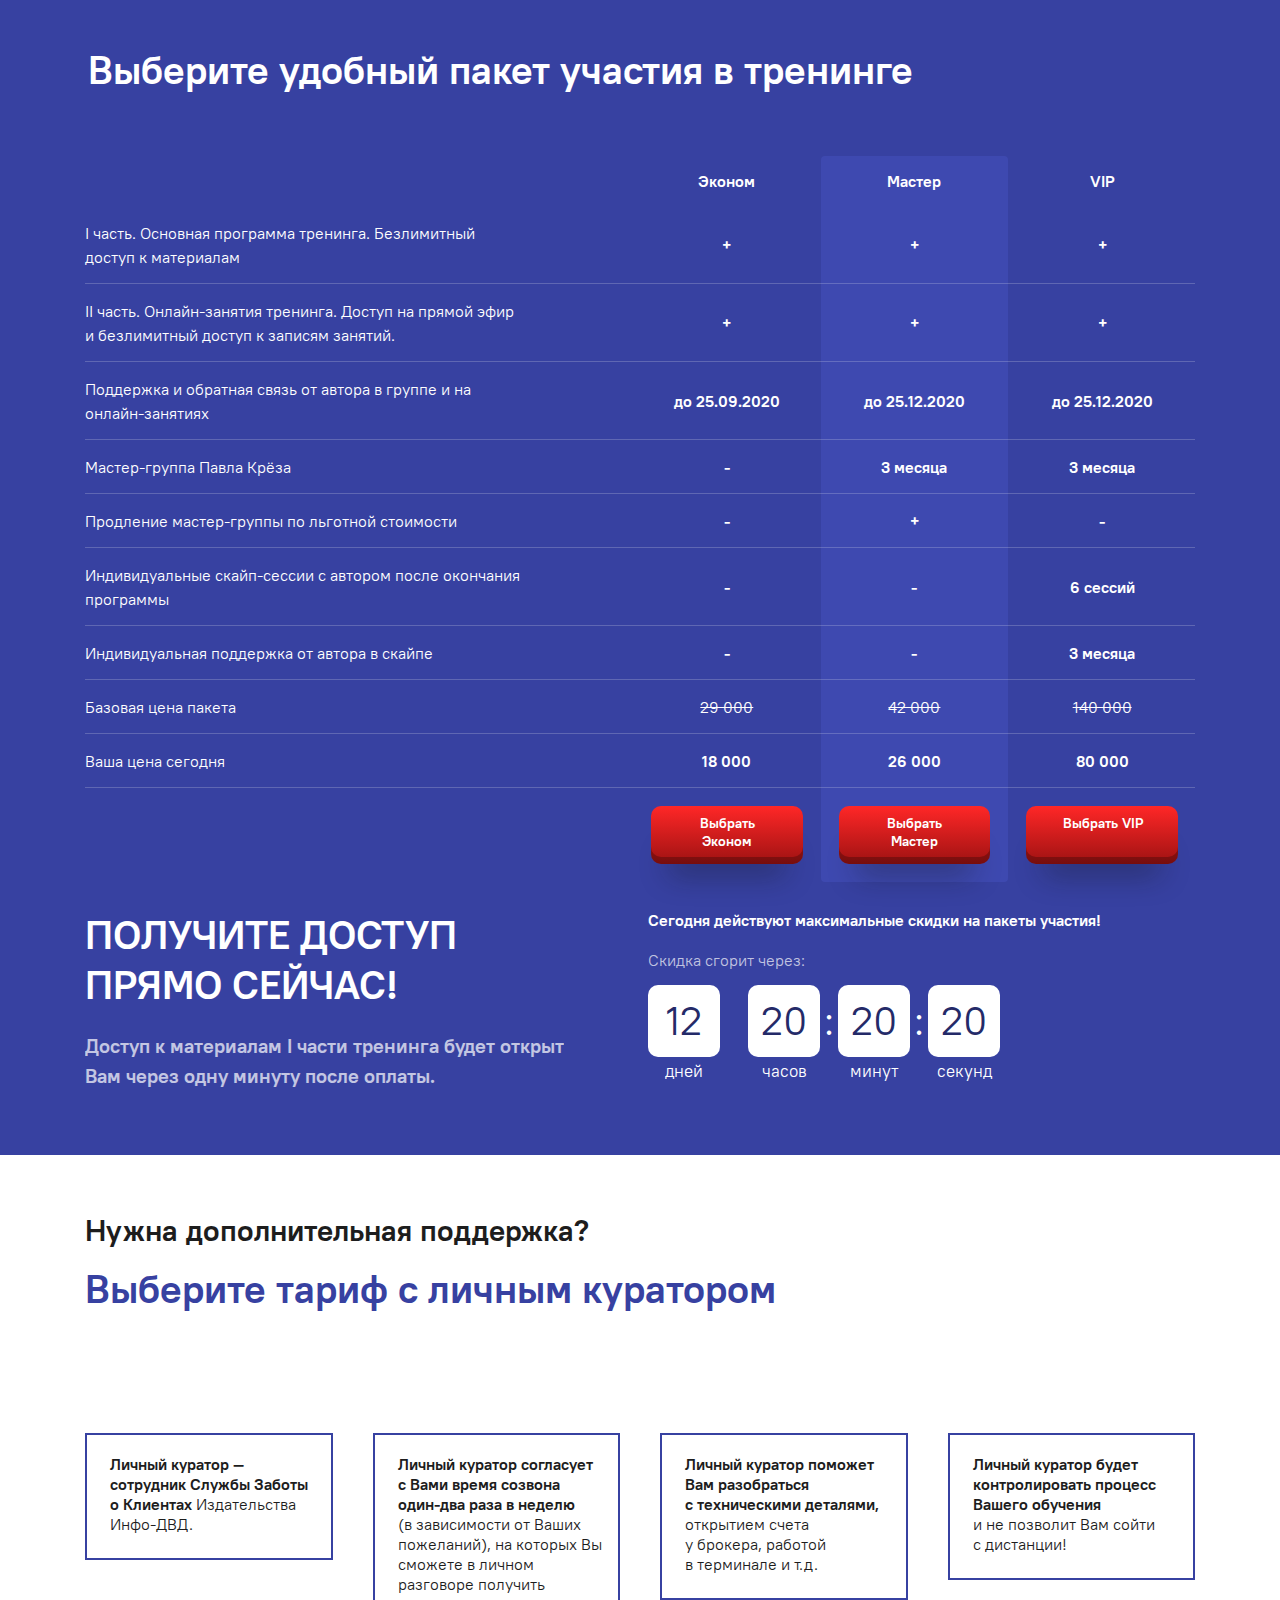
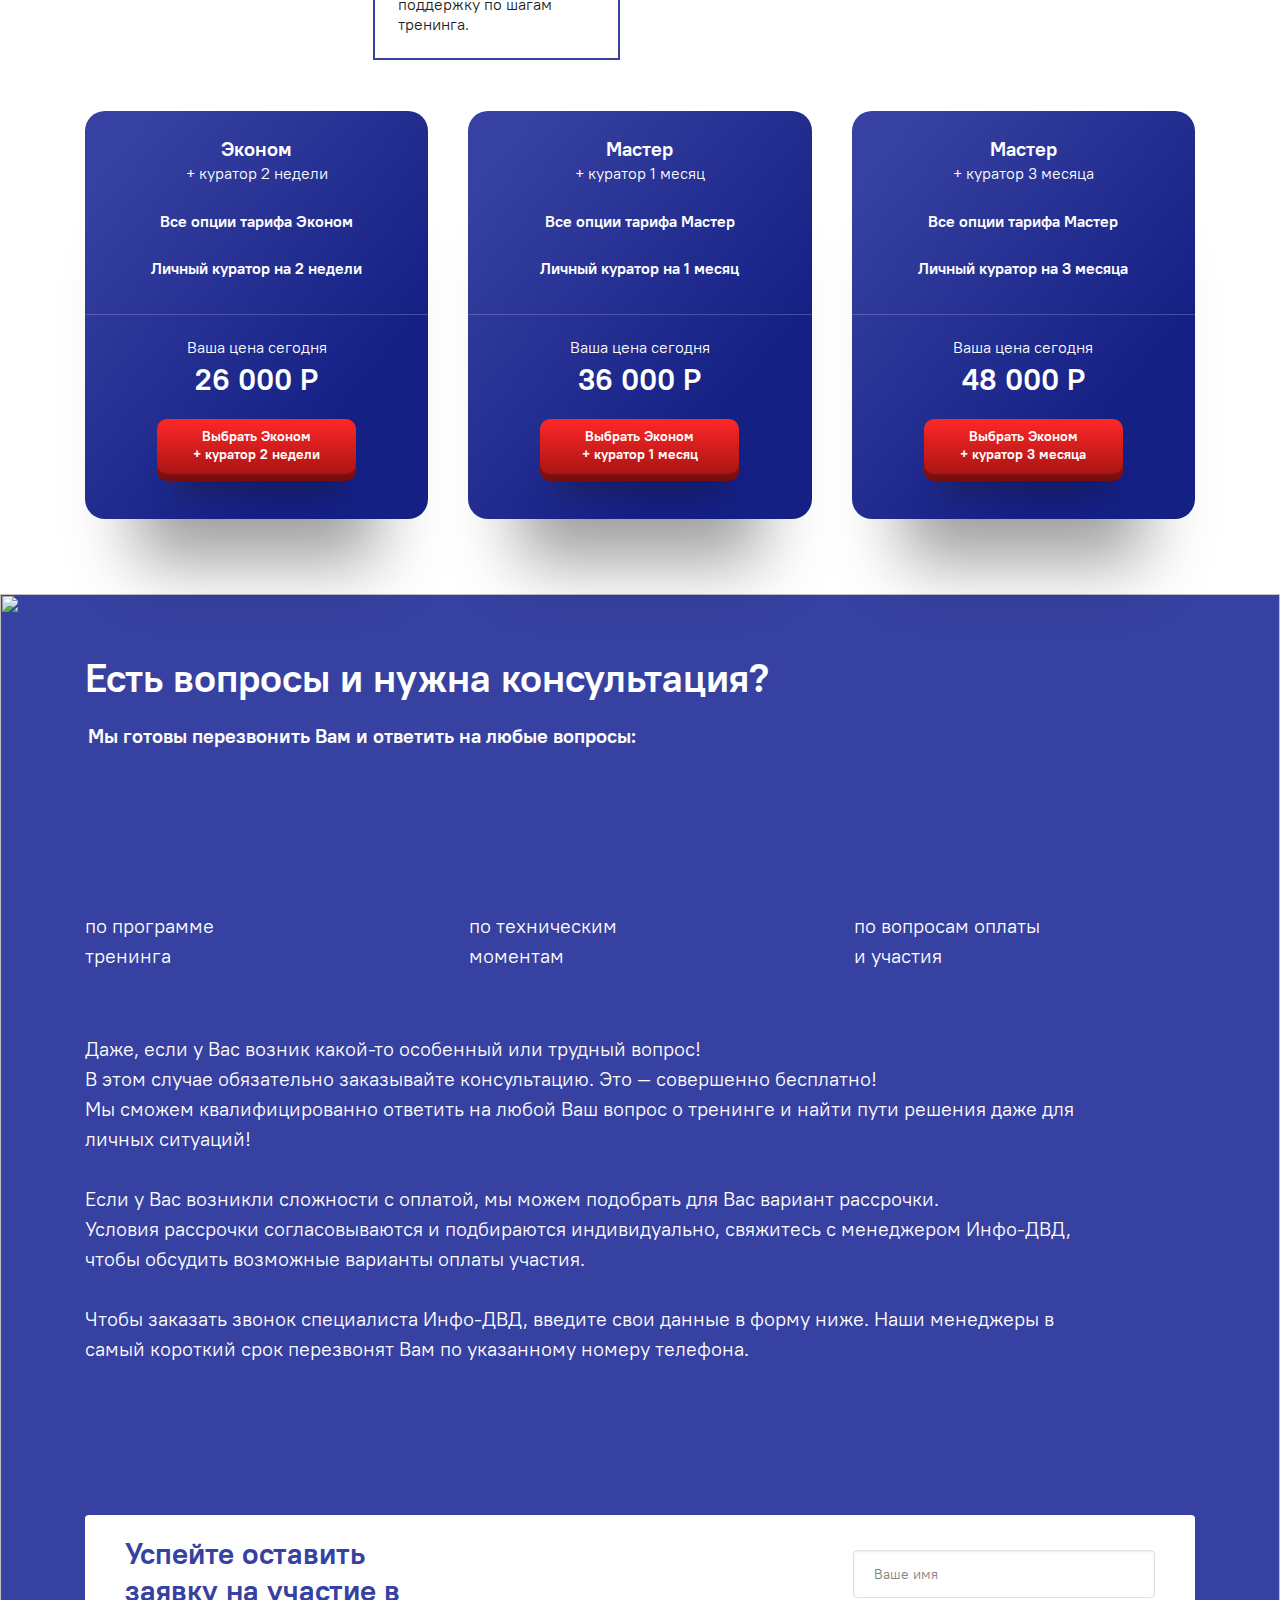
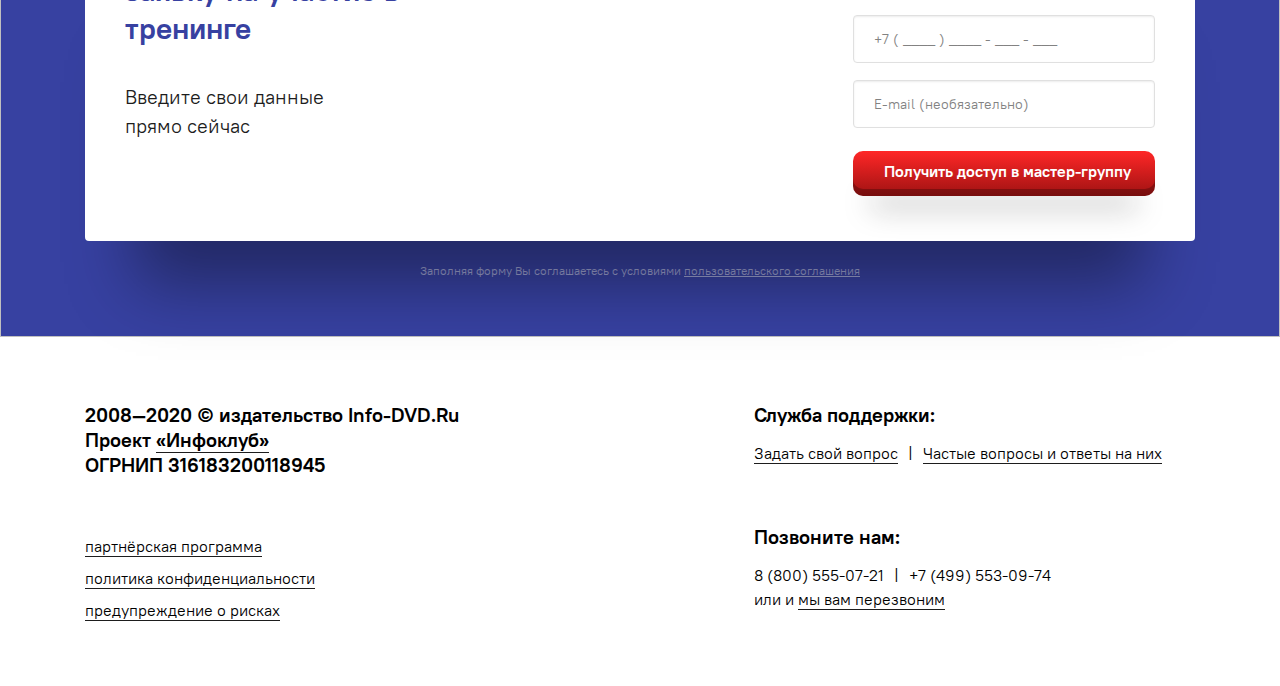
==== public/02-tarif.html @ 3c5f7f7d "made tarif" ====
<!DOCTYPE html>
<html lang="ru">
	<head>
		<meta charset="utf-8">
		<title>title</title>
		<meta name="description" content="о чем страница">
		<meta http-equiv="X-UA-Compatible" content="IE=edge">
		<meta name="viewport" content="width=device-width, shrink-to-fit=no">
		<link rel="shortcut icon" type="image/png" href="img/favicon/favicon.png"><meta name="format-detection" content="telephone=no">
		<link rel="image_src" href="http://genrif.ru/assets/i/soc-logo.png">
		<meta property="og:type" content="website">
		<meta property="og:site_name" content="content">
		<meta property="og:title" content="content">
		<meta property="og:description" content="content">
		<meta property="og:url" content="content">
		<meta property="og:locale" content="ru_RU">
		<meta property="og:image" content="path/to/image.jpg">
		<meta property="og:image:width" content="968">
		<meta property="og:image:height" content="504">
		<!-- Custom Browsers Color-->
		<meta name="theme-color" content="#3361d8">
		<link rel="stylesheet" href="libs/swiper/css/swiper.min.css"/>
		<link rel="stylesheet" href="libs/@fancyapps/fancybox/jquery.fancybox.min.css"/>
		<link rel="stylesheet" href="css/main.min.css"/>
	</head>
	<body class="page-without-menu-js"><!--[if lt IE 11]><p   class="browsehappy container">К сожалению, вы используете устаревший браузер. Пожалуйста, <a href="http://browsehappy.com/" target="_blank">обновите ваш браузер</a>, чтобы улучшить производительность, качество отображаемого материала и повысить безопасность.</p><![endif]-->
		<div class="main-wrapper">
			<!-- start sTariffs-->
			<section class="sTariffs section" id="sTariffs">
				<!-- picture-->
				<picture class="lazy sTariffs__left-bg"> 
					<source srcset="#" data-srcset="img/@2x/webp/sTarif-left-bg.webp" type="image/webp" media="(min-width:576px)"/>
					<source srcset="#" data-srcset="img/@1x/webp/sTarif-left-bg.webp" type="image/webp"/>
					<source srcset="#" data-srcset="img/@2x/sTarif-left-bg.png" type="image/png" media="(min-width:576px)"/>
					<source srcset="#" data-srcset="img/@1x/sTarif-left-bg.png" type="image/png"/><img src="#" data-src="img/@2x/sTarif-left-bg.png" alt=""/>
				</picture>
				<!-- /picture-->
				<!-- picture-->
				<picture class="lazy sTariffs__right-bg"> 
					<source srcset="#" data-srcset="img/@2x/webp/sTarif-right-bg.webp" type="image/webp" media="(min-width:576px)"/>
					<source srcset="#" data-srcset="img/@1x/webp/sTarif-right-bg.webp" type="image/webp"/>
					<source srcset="#" data-srcset="img/@2x/sTarif-right-bg.png" type="image/png" media="(min-width:576px)"/>
					<source srcset="#" data-srcset="img/@1x/sTarif-right-bg.png" type="image/png"/><img src="#" data-src="img/@2x/sTarif-right-bg.png" alt=""/>
				</picture>
				<!-- /picture-->
				<div class="sTariffs__page-cont container">
					<div class="section-title">
						<h2>Выберите удобный пакет участия в тренинге</h2>
					</div>
					<div class="sTariffs__table-row row">
						<div class="sTariffs__item-txt-col col-xl-5 col-md-6 col-12 header-txt-col d-none d-md-block">
						</div>
						<div class="sTariffs__val-col offset-xl-1 col-md-2 col-4 base-col header-col">Эконом
						</div>
						<div class="sTariffs__val-col col-md-2 col-4 master-col header-col active">Мастер
						</div>
						<div class="sTariffs__val-col col-md-2 col-4 vip-col header-col">VIP
						</div>
						<div class="sTariffs__item-txt-col col-xl-5 col-md-6 col-12">I часть. Основная программа тренинга. Безлимитный доступ к материалам
						</div>
						<div class="sTariffs__val-col offset-xl-1 col-md-2 col-4">+
						</div>
						<div class="sTariffs__val-col col-md-2 col-4">+
						</div>
						<div class="sTariffs__val-col col-md-2 col-4">+
						</div>
						<div class="sTariffs__item-txt-col col-xl-5 col-md-6 col-12">II часть. Онлайн-занятия тренинга. Доступ на прямой эфир и безлимитный доступ к записям занятий.
						</div>
						<div class="sTariffs__val-col offset-xl-1 col-md-2 col-4">+
						</div>
						<div class="sTariffs__val-col col-md-2 col-4">+
						</div>
						<div class="sTariffs__val-col col-md-2 col-4">+
						</div>
						<div class="sTariffs__item-txt-col col-xl-5 col-md-6 col-12">Поддержка и обратная связь от автора в группе и на онлайн-занятиях
						</div>
						<div class="sTariffs__val-col offset-xl-1 col-md-2 col-4">до 25.09.2020
						</div>
						<div class="sTariffs__val-col col-md-2 col-4">до 25.12.2020
						</div>
						<div class="sTariffs__val-col col-md-2 col-4">до 25.12.2020
						</div>
						<div class="sTariffs__item-txt-col col-xl-5 col-md-6 col-12">Мастер-группа Павла Крёза
						</div>
						<div class="sTariffs__val-col offset-xl-1 col-md-2 col-4">-
						</div>
						<div class="sTariffs__val-col col-md-2 col-4">3 месяца
						</div>
						<div class="sTariffs__val-col col-md-2 col-4">3 месяца
						</div>
						<div class="sTariffs__item-txt-col col-xl-5 col-md-6 col-12">Продление мастер-группы по льготной стоимости
						</div>
						<div class="sTariffs__val-col offset-xl-1 col-md-2 col-4">-
						</div>
						<div class="sTariffs__val-col col-md-2 col-4">+
						</div>
						<div class="sTariffs__val-col col-md-2 col-4">-
						</div>
						<div class="sTariffs__item-txt-col col-xl-5 col-md-6 col-12">Индивидуальные скайп-сессии с автором после окончания программы
						</div>
						<div class="sTariffs__val-col offset-xl-1 col-md-2 col-4">-
						</div>
						<div class="sTariffs__val-col col-md-2 col-4">-
						</div>
						<div class="sTariffs__val-col col-md-2 col-4">6 сессий
						</div>
						<div class="sTariffs__item-txt-col col-xl-5 col-md-6 col-12">Индивидуальная поддержка от автора в скайпе
						</div>
						<div class="sTariffs__val-col offset-xl-1 col-md-2 col-4">-
						</div>
						<div class="sTariffs__val-col col-md-2 col-4">-
						</div>
						<div class="sTariffs__val-col col-md-2 col-4">3 месяца
						</div>
						<div class="sTariffs__item-txt-col col-xl-5 col-md-6 col-12">Базовая цена пакета
						</div>
						<div class="sTariffs__val-col offset-xl-1 col-md-2 col-4 stroked">29 000
						</div>
						<div class="sTariffs__val-col col-md-2 col-4 stroked">42 000
						</div>
						<div class="sTariffs__val-col col-md-2 col-4 stroked">140 000
						</div>
						<div class="sTariffs__item-txt-col col-xl-5 col-md-6 col-12">Ваша цена сегодня
						</div>
						<div class="sTariffs__val-col offset-xl-1 col-md-2 col-4">18 000
						</div>
						<div class="sTariffs__val-col col-md-2 col-4">26 000
						</div>
						<div class="sTariffs__val-col col-md-2 col-4">80 000
						</div>
						<div class="sTariffs__item-txt-col col-xl-5 col-md-6 col-12 footer-txt-col d-none d-md-block">
						</div>
						<div class="sTariffs__val-col offset-xl-1 col-md-2 col-4 footer-col"><a class="sTariffs__chose-btn" href="#">Выбрать Эконом</a>
						</div>
						<div class="sTariffs__val-col col-md-2 col-4 footer-col"><a class="sTariffs__chose-btn" href="#">Выбрать Мастер</a>
						</div>
						<div class="sTariffs__val-col col-md-2 col-4 footer-col"><a class="sTariffs__chose-btn" href="#">Выбрать VIP</a>
						</div>
					</div>
					<div class="sTariffs__timer-row row">
						<div class="col-lg-6">
							<div class="sTariffs__timer-headline">
								ПОЛУЧИТЕ ДОСТУП
								<br class="d-none d-xl-block"/>ПРЯМО СЕЙЧАС!
							</div>
							<div class="sTariffs__timer-txt">Доступ к&nbsp;материалам&nbsp;I части тренинга будет открыт Вам&nbsp;через одну минуту после оплаты.
							</div>
						</div>
						<div class="sTariffs__timer-col col">
							<div class="sTariffs__timer-col-txt">
								<p>Сегодня действуют максимальные скидки на пакеты участия!</p>
								<p>Скидка сгорит через:</p>
							</div>
							<div class="sTariffs__timer-box timer-box-js"><span class="days">12</span><span class="hours">20</span><span class="minutes">20</span><span class="seconds">20</span>
							</div>
						</div>
					</div>
				</div>
			</section>
			<!-- end sTariffs-->
			<!-- start sAddAsist-->
			<section class="sAddAsist section" id="sAddAsist">
				<div class="container">
					<div class="section-title">
						<p>Нужна дополнительная поддержка?</p>
						<h2>Выберите тариф с личным куратором</h2>
					</div>
					<div class="sAddAsist__row row">
						<div class="sAddAsist__col col-lg-3 col-sm-6">
							<div class="sAddAsist__item">
								<div class="sAddAsist__man-img"><img class="lazy" src="#" data-src="img/addAsist-man.svg" alt=""/>
								</div>
								<p><b>Личный куратор&nbsp;&mdash; сотрудник Службы Заботы о&nbsp;Клиентах</b>
									Издательства Инфо-ДВД.
								</p>
							</div>
						</div>
						<div class="sAddAsist__col col-lg-3 col-sm-6">
							<div class="sAddAsist__item">
								<div class="sAddAsist__man-img"><img class="lazy" src="#" data-src="img/addAsist-man.svg" alt=""/>
								</div>
								<p><b>Личный куратор согласует с&nbsp;Вами время созвона один-два раза в&nbsp;неделю</b>
									(в&nbsp;зависимости от&nbsp;Ваших пожеланий), на&nbsp;которых&nbsp;Вы сможете в&nbsp;личном разговоре получить поддержку по&nbsp;шагам тренинга.
								</p>
							</div>
						</div>
						<div class="sAddAsist__col col-lg-3 col-sm-6">
							<div class="sAddAsist__item">
								<div class="sAddAsist__man-img"><img class="lazy" src="#" data-src="img/addAsist-man.svg" alt=""/>
								</div>
								<p><b>Личный куратор поможет Вам разобраться с&nbsp;техническими деталями,</b>
									открытием счета у&nbsp;брокера, работой в&nbsp;терминале и&nbsp;т.д.
								</p>
							</div>
						</div>
						<div class="sAddAsist__col col-lg-3 col-sm-6">
							<div class="sAddAsist__item">
								<div class="sAddAsist__man-img"><img class="lazy" src="#" data-src="img/addAsist-man.svg" alt=""/>
								</div>
								<p><b>Личный куратор будет контролировать процесс Вашего обучения</b>
									и&nbsp;не&nbsp;позволит Вам сойти с&nbsp;дистанции!
								</p>
							</div>
						</div>
						<div class="sAddAsist__blue-col col-lg-4 text-center">
							<div class="sAddAsist__blue-box">
								<div class="sAddAsist__blue-cont">
									<div class="sAddAsist__class-txt">Эконом
									</div>
									<div class="sAddAsist__time-txt">+ куратор 2 недели
									</div>
									<div class="sAddAsist__options">Все опции тарифа Эконом
									</div>
									<div class="sAddAsist__curator-txt">Личный куратор на 2 недели
									</div>
									<div class="sAddAsist__price"><span>Ваша цена сегодня</span><span>26 000 Р</span>
									</div><a class="sAddAsist__btn" href="#"><span>Выбрать Эконом</span><span>+ куратор 2 недели</span></a>
								</div>
							</div>
						</div>
						<div class="sAddAsist__blue-col col-lg-4 text-center">
							<div class="sAddAsist__blue-box">
								<div class="sAddAsist__blue-cont">
									<div class="sAddAsist__class-txt">Мастер
									</div>
									<div class="sAddAsist__time-txt">+ куратор 1 месяц
									</div>
									<div class="sAddAsist__options">Все опции тарифа Мастер
									</div>
									<div class="sAddAsist__curator-txt">Личный куратор на 1 месяц
									</div>
									<div class="sAddAsist__price"><span>Ваша цена сегодня</span><span>36 000 Р</span>
									</div><a class="sAddAsist__btn" href="#"><span>Выбрать Эконом</span><span>+ куратор 1 месяц</span></a>
								</div>
							</div>
						</div>
						<div class="sAddAsist__blue-col col-lg-4 text-center">
							<div class="sAddAsist__blue-box">
								<div class="sAddAsist__blue-cont">
									<div class="sAddAsist__class-txt">Мастер
									</div>
									<div class="sAddAsist__time-txt">+ куратор 3 месяца
									</div>
									<div class="sAddAsist__options">Все опции тарифа Мастер
									</div>
									<div class="sAddAsist__curator-txt">Личный куратор на 3 месяца
									</div>
									<div class="sAddAsist__price"><span>Ваша цена сегодня</span><span>48 000 Р</span>
									</div><a class="sAddAsist__btn" href="#"><span>Выбрать Эконом</span><span>+ куратор 3 месяца</span></a>
								</div>
							</div>
						</div>
					</div>
				</div>
			</section>
			<!-- end sAddAsist-->
			<!-- start sQuestions-->
			<section class="sQuestions" id="sQuestions">
				<div class="sQuestions__section-bg"><img class="lazy" src="#" data-src="img/@2x/sQuestions-bg.jpg" alt=""/>
				</div>
				<div class="container">
					<div class="section-title">
						<h2>Есть вопросы и нужна консультация?</h2>
						<p>Мы готовы перезвонить Вам и ответить на любые вопросы:</p>
					</div>
					<div class="sQuestions__row row">
						<div class="sQuestions__question-col col-sm-4">
							<div class="sQuestions__col-img"><img class="lazy" src="#" data-src="img/sQuestions-1.svg" alt=""/>
							</div>
							<div class="sQuestions__col-txt">по программе<br/>тренинга
								<!---->
							</div>
						</div>
						<div class="sQuestions__question-col col-sm-4">
							<div class="sQuestions__col-img"><img class="lazy" src="#" data-src="img/sQuestions-2.svg" alt=""/>
							</div>
							<div class="sQuestions__col-txt">
								по техническим
								<br/>моментам
								<!---->
							</div>
						</div>
						<div class="sQuestions__question-col col-sm-4">
							<div class="sQuestions__col-img"><img class="lazy" src="#" data-src="img/sQuestions-3.svg" alt=""/>
							</div>
							<div class="sQuestions__col-txt">по вопросам оплаты<br/>и участия
								<!---->
							</div>
						</div>
					</div>
					<div class="sQuestions__lower-txt">
						<p>
							Даже, если у&nbsp;Вас возник какой-то особенный или трудный вопрос!
							<br/>В&nbsp;этом случае обязательно заказывайте консультацию. Это&nbsp;&mdash; совершенно бесплатно!<br/>Мы&nbsp;сможем квалифицированно ответить на&nbsp;любой Ваш вопрос о&nbsp;тренинге и&nbsp;найти пути решения даже для личных ситуаций!
						</p>
						<p>
							Если у&nbsp;Вас возникли сложности с&nbsp;оплатой, мы&nbsp;можем подобрать для Вас вариант рассрочки.
							<br/>Условия рассрочки согласовываются и&nbsp;подбираются индивидуально, свяжитесь с&nbsp;менеджером Инфо-ДВД, чтобы обсудить возможные варианты оплаты участия.
						</p>
						<p>Чтобы заказать звонок специалиста Инфо-ДВД, введите свои данные в&nbsp;форму ниже. Наши менеджеры&nbsp;в самый короткий срок перезвонят Вам по&nbsp;указанному номеру телефона.</p>
					</div>
					<div class="form-cont" id="form-cont">
						<div class="form-cont__text">
							<div class="form-cont__form-title">Успейте оставить заявку на&nbsp;участие в тренинге
							</div>
							<div class="form-cont__form-txt">Введите свои данные прямо сейчас
							</div>
						</div>
						<div class="form-cont__man-img"><img class="lazy" src="#" data-src="img/@2x/form-man.png" alt=""/>
						</div>
						<div class="form-wrap">
							<form>
								<input type="hidden" name="example-input-field"/>
								<input class="order" type="hidden" name="order" value="Заявка  с сайта"/>
								<input class="utm_source" type="hidden" name="utm_source"/>
								<input class="utm_term" type="hidden" name="utm_term"/>
								<input class="utm_medium" type="hidden" name="utm_medium"/>
								<input class="utm_campaign" type="hidden" name="utm_campaign"/>
								<div class="form-wrap__input-wrap form-group"><input class="form-wrap__input form-control" type="text" placeholder="Ваше имя" name="fullname" required="required"/>
								</div>
								<!-- +e.input-wrap-->
								<div class="form-wrap__input-wrap form-group"><input class="form-wrap__input form-control" type="tel" placeholder="+7 ( ____ ) ____ - ___ - ___" name="phone" required="required"/>
								</div>
								<!-- +e.input-wrap-->
								<div class="form-wrap__input-wrap form-group"><input class="form-wrap__input form-control" type="email" placeholder="E-mail (необязательно)" name="email"/>
								</div>
								<!-- +e.input-wrap-->
								<button class="form-wrap__submit-btn" type="submit">Получить доступ в мастер-группу
								</button>
							</form>
						</div>
					</div>
					<div class="sQuestions__policy text-center">
						Заполняя форму Вы соглашаетесь с условиями
						<a href="#">пользовательского соглашения</a>
					</div>
				</div>
			</section>
			<!-- end sQuestions-->
			<footer class="footer block-with-lazy">
				<div class="container">
					<div class="footer__row row">
						<div class="col-9 col-lg-5">
							<div class="footer__publisher-txt">
								<p class="set-footer-date-js">2008—<span class="year">2020</span> © издательство Info-DVD.Ru</p>
								<p>
									Проект
									<a href="#">«Инфоклуб»</a>
								</p>
								<p>ОГРНИП 316183200118945</p>
							</div>
							<nav class="footer__menu">
								<ul>
									<li><a href="http://info-dvd.ru/partnership?utm_source=footer_link&amp;utm_medium=sales_letter&amp;utm_campaign=footer_template_link">партнёрская программа</a></li>
									<li><a href="http://info-dvd.ru/pages/privacy">политика конфиденциальности</a></li>
									<li><a href="http://info-dvd.ru/pages/risk-warning">предупреждение о рисках</a></li>
								</ul>
							</nav>
						</div>
						<div class="footer__logo-col col-3 col-lg-2">
							<div class="footer__logo-cont"><img class="lazy" src="#" data-src="img/@2x/footer-logo.png" alt=""/>
							</div>
						</div>
						<div class="col-lg-5">
							<div class="footer__support">
								<div class="footer__bold-txt">Служба поддержки:
								</div>
								<div class="footer__inline-links"><a href="https://info.support-desk.ru/form"><span>Задать свой вопрос</span></a><a class="ancor-js" href="#sFAQ"><span>Частые вопросы и ответы на них</span></a>
								</div>
							</div>
							<div class="footer__callback">
								<div class="footer__bold-txt">Позвоните нам:
								</div>
								<div class="footer__inline-links"><a href="tel:88005550721">8 (800) 555-07-21</a><a href="tel:+74995530974">+7 (499) 553-09-74</a>
								</div>
								<div class="footer__callback-txt">
									или и
									<a href="http://info-dvd.ru/support/apply/">мы вам перезвоним</a>
								</div>
							</div>
						</div>
					</div>
				</div>
			</footer>
		</div>
		<!--  start modals-->
		<div class="modal-win" id="modal-call" style="display: none">
			<div class="form-wrap">
				<form>
					<input type="hidden" name="example-input-field"/>
					<input class="order" type="hidden" name="order" value="Заявка  с сайта"/>
					<input class="utm_source" type="hidden" name="utm_source"/>
					<input class="utm_term" type="hidden" name="utm_term"/>
					<input class="utm_medium" type="hidden" name="utm_medium"/>
					<input class="utm_campaign" type="hidden" name="utm_campaign"/>
					<div class="text-center">
						<div class="form-wrap__title h3 ttu">Обратный звонок
						</div>
						<p>Заполните заявку и&nbsp;мы&nbsp;с&nbsp;Вами свяжемся в&nbsp;течение 15&nbsp;минут</p>
					</div>
					<div class="form-wrap__input-wrap form-group"><input class="form-wrap__input form-control" type="text" placeholder="Ваше Имя" name="text" required="required"/> 
					</div>
					<!-- +e.input-wrap-->
					<button class="form-wrap__btn" type="submit" value="Рассчитать"> 
					</button>
					<div class="form-wrap__polite">
						<label class="custom-input"><input class="custom-input__input" type="checkbox" name="checkbox" checked="checked"/><span class="custom-input__lab"></span><small class="custom-input__text text-secondary">Согласен на обработку и хранение моих персональных данных в соответствии с условиями</small>
						</label>
					</div>
				</form>
			</div>
		</div>
		<!-- #modal-call-->
		<!-- end modals-->
		<script src="js/lazy.js"></script>
		<script src="libs/jquery/jquery.min.js"></script>
		<!-- modal libs-->
		<script src="libs/@fancyapps/fancybox/jquery.fancybox.min.js"></script>
		<!-- modal libs-->
		<!-- slider libs-->
		<script src="libs/swiper/js/swiper.min.js"></script>
		<!-- /slider libs-->
		<script src="libs/inputmask/jquery.inputmask.min.js"></script>
		<script src="js/common.js"></script>
	</body>
</html>
---- public/css/main.min.css ----
@charset "UTF-8";@font-face{font-family:PT Root UI;font-style:normal;font-weight:700;font-display:block;src:url(../fonts/PTRootUI-Bold.woff2) format("woff2")}@font-face{font-family:PT Root UI;font-style:normal;font-weight:400;font-display:block;src:url(../fonts/PTRootUI-Regular.woff2) format("woff2")}@font-face{font-family:PT Mono;font-style:normal;font-weight:700;font-display:block;src:url(../fonts/ptmonobold.woff2) format("woff2")}@font-face{font-family:PT Mono;font-style:italic;font-weight:400;font-display:block;src:url(../fonts/ptsansitalic.woff2) format("woff2")}.icon{display:inline-block;width:1em;height:1em;fill:currentColor}.icon-basket{font-size:2.4rem;width:.91667em}.icon-checked{font-size:2.5rem;width:1.28em}.icon-chevron-left,.icon-chevron-right{font-size:3.5rem;width:.57143em}.icon-fb,.icon-instagram{font-size:2.4rem;width:1em}.icon-telegram,.icon-viber{font-size:1.6rem;width:1em}.icon-vk{font-size:2.4rem;width:1em}.icon-whatsapp{font-size:1.6rem;width:1em}:root{--bs-blue:#3741a1;--bs-indigo:#6610f2;--bs-purple:#6f42c1;--bs-pink:#d63384;--bs-red:#dc3545;--bs-orange:#f2994a;--bs-yellow:#ffc107;--bs-green:#28a745;--bs-teal:#20c997;--bs-cyan:#17a2b8;--bs-white:#fff;--bs-gray:#6c757d;--bs-gray-dark:#343a40;--bs-primary:#3741a1;--bs-secondary:#424db6;--bs-success:#28a745;--bs-info:#17a2b8;--bs-warning:#f2994a;--bs-danger:#dc3545;--bs-light:#5a86eb;--bs-dark:#343a40;--bs-font-sans-serif:"PT Root UI",system-ui,-apple-system,"Segoe UI",Roboto,"Helvetica Neue",Arial,"Noto Sans",sans-serif,"Apple Color Emoji","Segoe UI Emoji","Segoe UI Symbol","Noto Color Emoji";--bs-font-monospace:"PT Mono",SFMono-Regular,Menlo,Monaco,Consolas,"Liberation Mono","Courier New",monospace;--bs-gradient:linear-gradient(180deg,hsla(0,0%,100%,0.15),hsla(0,0%,100%,0))}*,:after,:before{-webkit-box-sizing:border-box;-moz-box-sizing:border-box;box-sizing:border-box}body{margin:0;font-family:var(--bs-font-sans-serif);font-size:1rem;font-weight:400;line-height:1.5;color:#1d1d1d;background-color:#fff;-webkit-text-size-adjust:100%;-webkit-tap-highlight-color:rgba(0,0,0,0)}[tabindex="-1"]:focus:not(:focus-visible){outline:0!important}hr{margin:1rem 0;color:inherit;background-color:currentColor;border:0;opacity:.25}hr:not([size]){height:1px}.form-cont__form-title,.h1,.h2,.h3,.h4,.h5,.h6,.sAuthor__credo,.sAuthor li,.sAuthor p,.sBecome__numb,.sPublicTransactions p,.sReadySource__team,.sReadySource__text,.sReadySource p,h1,h2,h3,h4,h5,h6{margin-top:0;margin-bottom:.5rem;font-weight:400;line-height:1.5}.h1,h1{font-size:-webkit-calc(1.4375rem + 2.25vw);font-size:-moz-calc(1.4375rem + 2.25vw);font-size:calc(1.4375rem + 2.25vw)}.h2,.sBecome__numb,h2{font-size:-webkit-calc(1.375rem + 1.5vw);font-size:-moz-calc(1.375rem + 1.5vw);font-size:calc(1.375rem + 1.5vw)}.h3,h3{font-size:-webkit-calc(1.3rem + .6vw);font-size:-moz-calc(1.3rem + .6vw);font-size:calc(1.3rem + .6vw)}.form-cont__form-title,.h4,h4{font-size:-webkit-calc(1.3125rem + .75vw);font-size:-moz-calc(1.3125rem + .75vw);font-size:calc(1.3125rem + .75vw)}.h5,.sAuthor__credo,.sAuthor li,.sAuthor p,.sPublicTransactions p,.sReadySource__team,.sReadySource__text,.sReadySource p,h5{font-size:1.25rem}.h6,h6{font-size:1rem}p{margin-top:0;margin-bottom:1rem}abbr[data-original-title],abbr[title]{text-decoration:underline;-webkit-text-decoration:underline dotted;-moz-text-decoration:underline dotted;text-decoration:underline dotted;cursor:help;-webkit-text-decoration-skip-ink:none;text-decoration-skip-ink:none}address{margin-bottom:1rem;font-style:normal;line-height:inherit}ol,ul{padding-left:2rem}dl,ol,ul{margin-top:0;margin-bottom:1rem}ol ol,ol ul,ul ol,ul ul{margin-bottom:0}dt{font-weight:700}dd{margin-bottom:.5rem;margin-left:0}blockquote{margin:0 0 1rem}b,strong{font-weight:bolder}.small,small{font-size:.875em}.mark,mark{padding:.2em;background-color:#fcf8e3}sub,sup{position:relative;font-size:.75em;line-height:0;vertical-align:baseline}sub{bottom:-.25em}sup{top:-.5em}a{color:#3741a1;text-decoration:none}a:hover{color:#242a68}a:not([href]):not([class]),a:not([href]):not([class]):hover{color:inherit;text-decoration:none}code,kbd,pre,samp{font-family:var(--bs-font-monospace);font-size:1em}pre{display:block;margin-top:0;margin-bottom:1rem;overflow:auto;font-size:.875em;-ms-overflow-style:scrollbar}pre code{font-size:inherit;color:inherit;word-break:normal}code{font-size:.875em;color:#d63384;word-wrap:break-word}a>code{color:inherit}kbd{padding:.2rem .4rem;font-size:.875em;color:#fff;background-color:#212529;-webkit-border-radius:.2rem;-moz-border-radius:.2rem;border-radius:.2rem}kbd kbd{padding:0;font-size:1em;font-weight:700}figure{margin:0 0 1rem}img,svg{vertical-align:middle}table{caption-side:bottom;border-collapse:collapse}caption{padding-top:.5rem;padding-bottom:.5rem;color:#6c757d;text-align:left}th{text-align:inherit;text-align:-webkit-match-parent}tbody,td,tfoot,th,thead,tr{border:0 solid;border-color:inherit}label{display:inline-block}button{-webkit-border-radius:0;-moz-border-radius:0;border-radius:0}button:focus{outline:1px dotted;outline:5px auto -webkit-focus-ring-color}button,input,optgroup,select,textarea{margin:0;font-family:inherit;font-size:inherit;line-height:inherit}button,input{overflow:visible}button,select{text-transform:none}[role=button]{cursor:pointer}select{word-wrap:normal}[list]::-webkit-calendar-picker-indicator{display:none}[type=button],[type=reset],[type=submit],button{-webkit-appearance:button}[type=button]:not(:disabled),[type=reset]:not(:disabled),[type=submit]:not(:disabled),button:not(:disabled){cursor:pointer}::-moz-focus-inner{padding:0;border-style:none}textarea{resize:vertical}fieldset{min-width:0;padding:0;margin:0;border:0}legend{float:left;width:100%;padding:0;margin-bottom:.5rem;font-size:-webkit-calc(1.275rem + .3vw);font-size:-moz-calc(1.275rem + .3vw);font-size:calc(1.275rem + .3vw);line-height:inherit;white-space:normal}legend+*{clear:left}::-webkit-datetime-edit-day-field,::-webkit-datetime-edit-fields-wrapper,::-webkit-datetime-edit-hour-field,::-webkit-datetime-edit-minute,::-webkit-datetime-edit-month-field,::-webkit-datetime-edit-text,::-webkit-datetime-edit-year-field{padding:0}::-webkit-inner-spin-button{height:auto}[type=search]{outline-offset:-2px;-webkit-appearance:textfield}::-webkit-search-decoration{-webkit-appearance:none}::-webkit-color-swatch-wrapper{padding:0}::-webkit-file-upload-button{font:inherit;-webkit-appearance:button}output{display:inline-block}iframe{border:0}summary{display:list-item;cursor:pointer}progress{vertical-align:baseline}[hidden]{display:none!important}.lead{font-size:1.25rem;font-weight:300}.display-1{font-size:-webkit-calc(1.625rem + 4.5vw);font-size:-moz-calc(1.625rem + 4.5vw);font-size:calc(1.625rem + 4.5vw)}.display-1,.display-2{font-weight:300;line-height:1.5}.display-2{font-size:-webkit-calc(1.575rem + 3.9vw);font-size:-moz-calc(1.575rem + 3.9vw);font-size:calc(1.575rem + 3.9vw)}.display-3{font-size:-webkit-calc(1.525rem + 3.3vw);font-size:-moz-calc(1.525rem + 3.3vw);font-size:calc(1.525rem + 3.3vw)}.display-3,.display-4{font-weight:300;line-height:1.5}.display-4{font-size:-webkit-calc(1.475rem + 2.7vw);font-size:-moz-calc(1.475rem + 2.7vw);font-size:calc(1.475rem + 2.7vw)}.display-5{font-size:-webkit-calc(1.425rem + 2.1vw);font-size:-moz-calc(1.425rem + 2.1vw);font-size:calc(1.425rem + 2.1vw)}.display-5,.display-6{font-weight:300;line-height:1.5}.display-6{font-size:-webkit-calc(1.375rem + 1.5vw);font-size:-moz-calc(1.375rem + 1.5vw);font-size:calc(1.375rem + 1.5vw)}.list-inline,.list-unstyled{padding-left:0;list-style:none}.list-inline-item{display:inline-block}.list-inline-item:not(:last-child){margin-right:.5rem}.initialism{font-size:.875em;text-transform:uppercase}.blockquote{margin-bottom:1rem;font-size:1.25rem}.blockquote>:last-child{margin-bottom:0}.blockquote-footer{margin-top:-1rem;margin-bottom:1rem;font-size:.875em;color:#6c757d}.blockquote-footer:before{content:"\2014\00A0"}.container,.container-fluid,.container-lg,.container-md,.container-sm,.container-xl,.container-xxl{width:100%;padding-right:15px;padding-left:15px;margin-right:auto;margin-left:auto}.row{--bs-gutter-x:30px;--bs-gutter-y:0;display:-webkit-box;display:-webkit-flex;display:-moz-box;display:-ms-flexbox;display:flex;-webkit-box-flex:1;-webkit-flex:1 0 100%;-moz-box-flex:1;-ms-flex:1 0 100%;flex:1 0 100%;-webkit-flex-wrap:wrap;-ms-flex-wrap:wrap;flex-wrap:wrap;margin-top:calc(var(--bs-gutter-y)*-1);margin-right:calc(var(--bs-gutter-x)/-2);margin-left:calc(var(--bs-gutter-x)/-2)}.row>*{-webkit-flex-shrink:0;-ms-flex-negative:0;flex-shrink:0;width:100%;max-width:100%;padding-right:calc(var(--bs-gutter-x)/2);padding-left:calc(var(--bs-gutter-x)/2);margin-top:var(--bs-gutter-y)}.col{-webkit-box-flex:1;-webkit-flex:1 0 0%;-moz-box-flex:1;-ms-flex:1 0 0%;flex:1 0 0%}.col-auto,.row-cols-auto>*{width:auto}.col-1,.col-auto,.row-cols-auto>*{-webkit-box-flex:0;-webkit-flex:0 0 auto;-moz-box-flex:0;-ms-flex:0 0 auto;flex:0 0 auto}.col-1{width:8.33333%}.col-2{width:16.66667%}.col-2,.col-3{-webkit-box-flex:0;-webkit-flex:0 0 auto;-moz-box-flex:0;-ms-flex:0 0 auto;flex:0 0 auto}.col-3{width:25%}.col-4{width:33.33333%}.col-4,.col-5{-webkit-box-flex:0;-webkit-flex:0 0 auto;-moz-box-flex:0;-ms-flex:0 0 auto;flex:0 0 auto}.col-5{width:41.66667%}.col-6{width:50%}.col-6,.col-7{-webkit-box-flex:0;-webkit-flex:0 0 auto;-moz-box-flex:0;-ms-flex:0 0 auto;flex:0 0 auto}.col-7{width:58.33333%}.col-8{width:66.66667%}.col-8,.col-9{-webkit-box-flex:0;-webkit-flex:0 0 auto;-moz-box-flex:0;-ms-flex:0 0 auto;flex:0 0 auto}.col-9{width:75%}.col-10{width:83.33333%}.col-10,.col-11{-webkit-box-flex:0;-webkit-flex:0 0 auto;-moz-box-flex:0;-ms-flex:0 0 auto;flex:0 0 auto}.col-11{width:91.66667%}.col-12{-webkit-box-flex:0;-webkit-flex:0 0 auto;-moz-box-flex:0;-ms-flex:0 0 auto;flex:0 0 auto;width:100%}.offset-1{margin-left:8.33333%}.offset-2{margin-left:16.66667%}.offset-3{margin-left:25%}.offset-4{margin-left:33.33333%}.offset-5{margin-left:41.66667%}.offset-6{margin-left:50%}.offset-7{margin-left:58.33333%}.offset-8{margin-left:66.66667%}.offset-9{margin-left:75%}.offset-10{margin-left:83.33333%}.offset-11{margin-left:91.66667%}.g-0,.gx-0{--bs-gutter-x:0}.g-0,.gy-0{--bs-gutter-y:0}.g-1,.gx-1{--bs-gutter-x:0.25rem}.g-1,.gy-1{--bs-gutter-y:0.25rem}.g-2,.gx-2{--bs-gutter-x:0.5rem}.g-2,.gy-2{--bs-gutter-y:0.5rem}.g-3,.gx-3{--bs-gutter-x:1rem}.g-3,.gy-3{--bs-gutter-y:1rem}.g-4,.gx-4{--bs-gutter-x:1.5rem}.g-4,.gy-4{--bs-gutter-y:1.5rem}.g-5,.gx-5{--bs-gutter-x:3rem}.g-5,.gy-5{--bs-gutter-y:3rem}.form-label{margin-bottom:.5rem}.col-form-label{padding-top:calc(.375rem + 1px);padding-bottom:calc(.375rem + 1px);margin-bottom:0;font-size:inherit;line-height:1.5}.col-form-label-lg{padding-top:calc(.5rem + 1px);padding-bottom:calc(.5rem + 1px);font-size:1.25rem}.col-form-label-sm{padding-top:calc(.25rem + 1px);padding-bottom:calc(.25rem + 1px);font-size:.875rem}.form-text{margin-top:.25rem;font-size:.875em;color:#6c757d}.form-control{display:block;width:100%;min-height:-webkit-calc(1.5em + .75rem + 2px);min-height:-moz-calc(1.5em + .75rem + 2px);min-height:calc(1.5em + .75rem + 2px);padding:.375rem .75rem;font-size:1rem;font-weight:400;line-height:1.5;background-clip:padding-box;border:1px solid #ced4da;-webkit-appearance:none;-moz-appearance:none;appearance:none;-webkit-border-radius:.25rem;-moz-border-radius:.25rem;border-radius:.25rem;-webkit-box-shadow:inset 0 1px 2px rgba(0,0,0,.075);-moz-box-shadow:inset 0 1px 2px rgba(0,0,0,.075);box-shadow:inset 0 1px 2px rgba(0,0,0,.075);-webkit-transition:border-color .15s ease-in-out,-webkit-box-shadow .15s ease-in-out;transition:border-color .15s ease-in-out,-webkit-box-shadow .15s ease-in-out;-o-transition:border-color .15s ease-in-out,box-shadow .15s ease-in-out;-moz-transition:border-color .15s ease-in-out,box-shadow .15s ease-in-out,-moz-box-shadow .15s ease-in-out;transition:border-color .15s ease-in-out,box-shadow .15s ease-in-out;transition:border-color .15s ease-in-out,box-shadow .15s ease-in-out,-webkit-box-shadow .15s ease-in-out,-moz-box-shadow .15s ease-in-out}.form-control,.form-control:focus{color:#495057;background-color:#fff}.form-control:focus{border-color:#838bd5;outline:0;-webkit-box-shadow:inset 0 1px 2px rgba(0,0,0,.075),0 0 0 .2rem rgba(55,65,161,.25);-moz-box-shadow:inset 0 1px 2px rgba(0,0,0,.075),0 0 0 .2rem rgba(55,65,161,.25);box-shadow:inset 0 1px 2px rgba(0,0,0,.075),0 0 0 .2rem rgba(55,65,161,.25)}.form-control::-webkit-input-placeholder{color:#6c757d;opacity:1}.form-control:-moz-placeholder,.form-control::-moz-placeholder{color:#6c757d;opacity:1}.form-control:-ms-input-placeholder{color:#6c757d;opacity:1}.form-control::-ms-input-placeholder{color:#6c757d;opacity:1}.form-control::placeholder{color:#6c757d;opacity:1}.form-control:disabled,.form-control[readonly]{background-color:#e9ecef;opacity:1}.form-control-plaintext{display:block;width:100%;padding:.375rem 0;margin-bottom:0;line-height:1.5;color:#1d1d1d;background-color:transparent;border:solid transparent;border-width:1px 0}.form-control-plaintext.form-control-lg,.form-control-plaintext.form-control-sm{padding-right:0;padding-left:0}.form-control-sm{min-height:-webkit-calc(1.5em + .5rem + 2px);min-height:-moz-calc(1.5em + .5rem + 2px);min-height:calc(1.5em + .5rem + 2px);padding:.25rem .5rem;font-size:.875rem;-webkit-border-radius:.2rem;-moz-border-radius:.2rem;border-radius:.2rem}.form-control-lg{min-height:-webkit-calc(1.5em + 1rem + 2px);min-height:-moz-calc(1.5em + 1rem + 2px);min-height:calc(1.5em + 1rem + 2px);padding:.5rem 1rem;font-size:1.25rem;-webkit-border-radius:.3rem;-moz-border-radius:.3rem;border-radius:.3rem}.form-control-color{max-width:3rem;padding:.375rem}.form-control-color::-moz-color-swatch{-moz-border-radius:.25rem;border-radius:.25rem}.form-control-color::-webkit-color-swatch{-webkit-border-radius:.25rem;border-radius:.25rem}.form-select{display:block;width:100%;height:-webkit-calc(1.5em + .75rem + 2px);height:-moz-calc(1.5em + .75rem + 2px);height:calc(1.5em + .75rem + 2px);padding:.375rem 1.75rem .375rem .75rem;font-size:1rem;font-weight:400;line-height:1.5;color:#495057;vertical-align:middle;background-color:#fff;background-image:url("data:image/svg+xml;charset=utf-8,%3Csvg xmlns='http://www.w3.org/2000/svg' viewBox='0 0 16 16'%3E%3Cpath fill='none' stroke='%23343a40' stroke-linecap='round' stroke-linejoin='round' stroke-width='2' d='M2 5l6 6 6-6'/%3E%3C/svg%3E");background-repeat:no-repeat;background-position:right .75rem center;-webkit-background-size:16px 12px;-moz-background-size:16px 12px;background-size:16px 12px;border:1px solid #ced4da;-webkit-border-radius:.25rem;-moz-border-radius:.25rem;border-radius:.25rem;-webkit-box-shadow:inset 0 1px 2px rgba(0,0,0,.075);-moz-box-shadow:inset 0 1px 2px rgba(0,0,0,.075);box-shadow:inset 0 1px 2px rgba(0,0,0,.075);-webkit-appearance:none;-moz-appearance:none;appearance:none}.form-select:focus{border-color:#838bd5;outline:0;-webkit-box-shadow:inset 0 1px 2px rgba(0,0,0,.075),0 0 0 .2rem rgba(55,65,161,.25);-moz-box-shadow:inset 0 1px 2px rgba(0,0,0,.075),0 0 0 .2rem rgba(55,65,161,.25);box-shadow:inset 0 1px 2px rgba(0,0,0,.075),0 0 0 .2rem rgba(55,65,161,.25)}.form-select:focus::-ms-value{color:#495057;background-color:#fff}.form-select[multiple],.form-select[size]:not([size="1"]){height:auto;padding-right:.75rem;background-image:none}.form-select:disabled{color:#6c757d;background-color:#e9ecef}.form-select:-moz-focusring{color:transparent;text-shadow:0 0 0 #495057}.form-select-sm{height:-webkit-calc(1.5em + .5rem + 2px);height:-moz-calc(1.5em + .5rem + 2px);height:calc(1.5em + .5rem + 2px);padding-top:.25rem;padding-bottom:.25rem;padding-left:.5rem;font-size:.875rem}.form-select-lg{height:-webkit-calc(1.5em + 1rem + 2px);height:-moz-calc(1.5em + 1rem + 2px);height:calc(1.5em + 1rem + 2px);padding-top:.5rem;padding-bottom:.5rem;padding-left:1rem;font-size:1.25rem}.form-check{display:block;min-height:1.5rem;padding-left:1.75em;margin-bottom:.125rem}.form-check .form-check-input{float:left;margin-left:-1.75em}.form-check-input{width:1.25em;height:1.25em;margin-top:.125em;vertical-align:top;background-color:#fff;background-repeat:no-repeat;background-position:50%;-webkit-background-size:contain;-moz-background-size:contain;background-size:contain;border:1px solid rgba(0,0,0,.25);-webkit-appearance:none;-moz-appearance:none;appearance:none;-webkit-print-color-adjust:exact;color-adjust:exact;-webkit-transition:background-color .15s ease-in-out,background-position .15s ease-in-out,border-color .15s ease-in-out,-webkit-box-shadow .15s ease-in-out;transition:background-color .15s ease-in-out,background-position .15s ease-in-out,border-color .15s ease-in-out,-webkit-box-shadow .15s ease-in-out;-o-transition:background-color .15s ease-in-out,background-position .15s ease-in-out,border-color .15s ease-in-out,box-shadow .15s ease-in-out;-moz-transition:background-color .15s ease-in-out,background-position .15s ease-in-out,border-color .15s ease-in-out,box-shadow .15s ease-in-out,-moz-box-shadow .15s ease-in-out;transition:background-color .15s ease-in-out,background-position .15s ease-in-out,border-color .15s ease-in-out,box-shadow .15s ease-in-out;transition:background-color .15s ease-in-out,background-position .15s ease-in-out,border-color .15s ease-in-out,box-shadow .15s ease-in-out,-webkit-box-shadow .15s ease-in-out,-moz-box-shadow .15s ease-in-out}.form-check-input[type=checkbox]{-webkit-border-radius:.25em;-moz-border-radius:.25em;border-radius:.25em}.form-check-input[type=radio]{-webkit-border-radius:50%;-moz-border-radius:50%;border-radius:50%}.form-check-input:active{-webkit-filter:brightness(90%);filter:brightness(90%)}.form-check-input:focus{border-color:#838bd5;outline:0;-webkit-box-shadow:0 0 0 .2rem rgba(55,65,161,.25);-moz-box-shadow:0 0 0 .2rem rgba(55,65,161,.25);box-shadow:0 0 0 .2rem rgba(55,65,161,.25)}.form-check-input:checked{background-color:#3741a1;border-color:#3741a1}.form-check-input:checked[type=checkbox]{background-image:url("data:image/svg+xml;charset=utf-8,%3Csvg xmlns='http://www.w3.org/2000/svg' viewBox='0 0 20 20'%3E%3Cpath fill='none' stroke='%23fff' stroke-linecap='round' stroke-linejoin='round' stroke-width='3' d='M6 10l3 3 6-6'/%3E%3C/svg%3E")}.form-check-input:checked[type=radio]{background-image:url("data:image/svg+xml;charset=utf-8,%3Csvg xmlns='http://www.w3.org/2000/svg' viewBox='-4 -4 8 8'%3E%3Ccircle r='2' fill='%23fff'/%3E%3C/svg%3E")}.form-check-input[type=checkbox]:indeterminate{background-color:#3741a1;border-color:#3741a1;background-image:url("data:image/svg+xml;charset=utf-8,%3Csvg xmlns='http://www.w3.org/2000/svg' viewBox='0 0 20 20'%3E%3Cpath fill='none' stroke='%23fff' stroke-linecap='round' stroke-linejoin='round' stroke-width='3' d='M6 10h8'/%3E%3C/svg%3E")}.form-check-input:disabled{pointer-events:none;-webkit-filter:none;filter:none;opacity:.5}.form-check-input:disabled~.form-check-label,.form-check-input[disabled]~.form-check-label{opacity:.5}.form-switch{padding-left:2.5em}.form-switch .form-check-input{width:2em;margin-left:-2.5em;background-image:url("data:image/svg+xml;charset=utf-8,%3Csvg xmlns='http://www.w3.org/2000/svg' viewBox='-4 -4 8 8'%3E%3Ccircle r='3' fill='rgba(0, 0, 0, 0.25)'/%3E%3C/svg%3E");background-position:0;-webkit-border-radius:2em;-moz-border-radius:2em;border-radius:2em}.form-switch .form-check-input:focus{background-image:url("data:image/svg+xml;charset=utf-8,%3Csvg xmlns='http://www.w3.org/2000/svg' viewBox='-4 -4 8 8'%3E%3Ccircle r='3' fill='%23838bd5'/%3E%3C/svg%3E")}.form-switch .form-check-input:checked{background-position:100%;background-image:url("data:image/svg+xml;charset=utf-8,%3Csvg xmlns='http://www.w3.org/2000/svg' viewBox='-4 -4 8 8'%3E%3Ccircle r='3' fill='%23fff'/%3E%3C/svg%3E")}.form-check-inline{display:inline-block;margin-right:1rem}.btn-check{position:absolute;clip:rect(0,0,0,0);pointer-events:none}.form-file{--bs-form-file-height:-webkit-calc(1.5em + 0.75rem + 2px);--bs-form-file-height:-moz-calc(1.5em + 0.75rem + 2px);--bs-form-file-height:calc(1.5em + 0.75rem + 2px);position:relative}.form-file-input{position:relative;z-index:2;width:100%;height:var(--bs-form-file-height);margin:0;opacity:0}.form-file-input:focus-within~.form-file-label{border-color:#838bd5;-webkit-box-shadow:0 0 0 .2rem rgba(55,65,161,.25);-moz-box-shadow:0 0 0 .2rem rgba(55,65,161,.25);box-shadow:0 0 0 .2rem rgba(55,65,161,.25)}.form-file-input:disabled~.form-file-label .form-file-text,.form-file-input[disabled]~.form-file-label .form-file-text{background-color:#e9ecef}.form-file-label{position:absolute;top:0;right:0;left:0;z-index:1;display:-webkit-box;display:-webkit-flex;display:-moz-box;display:-ms-flexbox;display:flex;height:var(--bs-form-file-height);border-color:#ced4da;-webkit-border-radius:.25rem;-moz-border-radius:.25rem;border-radius:.25rem;-webkit-box-shadow:inset 0 1px 2px rgba(0,0,0,.075);-moz-box-shadow:inset 0 1px 2px rgba(0,0,0,.075);box-shadow:inset 0 1px 2px rgba(0,0,0,.075)}.form-file-text{-webkit-box-flex:1;-webkit-flex-grow:1;-moz-box-flex:1;-ms-flex-positive:1;flex-grow:1;overflow:hidden;font-weight:400;-o-text-overflow:ellipsis;text-overflow:ellipsis;white-space:nowrap;background-color:#fff;border:1px solid;border-color:inherit;-webkit-border-top-left-radius:inherit;-moz-border-radius-topleft:inherit;border-top-left-radius:inherit;-webkit-border-bottom-left-radius:inherit;-moz-border-radius-bottomleft:inherit;border-bottom-left-radius:inherit}.form-file-button,.form-file-text{display:block;padding:.375rem .75rem;line-height:1.5;color:#495057}.form-file-button{-webkit-flex-shrink:0;-ms-flex-negative:0;flex-shrink:0;margin-left:-1px;background-color:#e9ecef;border:1px solid;border-color:inherit;-webkit-border-top-right-radius:inherit;-moz-border-radius-topright:inherit;border-top-right-radius:inherit;-webkit-border-bottom-right-radius:inherit;-moz-border-radius-bottomright:inherit;border-bottom-right-radius:inherit}.form-file-sm{--bs-form-file-height:-webkit-calc(1.5em + 0.5rem + 2px);--bs-form-file-height:-moz-calc(1.5em + 0.5rem + 2px);--bs-form-file-height:calc(1.5em + 0.5rem + 2px);font-size:.875rem}.form-file-sm .form-file-button,.form-file-sm .form-file-text{padding:.25rem .5rem}.form-file-lg{--bs-form-file-height:-webkit-calc(1.5em + 1rem + 2px);--bs-form-file-height:-moz-calc(1.5em + 1rem + 2px);--bs-form-file-height:calc(1.5em + 1rem + 2px);font-size:1.25rem}.form-file-lg .form-file-button,.form-file-lg .form-file-text{padding:.5rem 1rem}.form-range{width:100%;height:1.4rem;padding:0;background-color:transparent;-webkit-appearance:none;-moz-appearance:none;appearance:none}.form-range:focus{outline:none}.form-range:focus::-webkit-slider-thumb{-webkit-box-shadow:0 0 0 1px #fff,0 0 0 .2rem rgba(55,65,161,.25);box-shadow:0 0 0 1px #fff,0 0 0 .2rem rgba(55,65,161,.25)}.form-range:focus::-moz-range-thumb{-moz-box-shadow:0 0 0 1px #fff,0 0 0 .2rem rgba(55,65,161,.25);box-shadow:0 0 0 1px #fff,0 0 0 .2rem rgba(55,65,161,.25)}.form-range:focus::-ms-thumb{box-shadow:0 0 0 1px #fff,0 0 0 .2rem rgba(55,65,161,.25)}.form-range::-moz-focus-outer{border:0}.form-range::-webkit-slider-thumb{width:1rem;height:1rem;margin-top:-.25rem;background-color:#3741a1;border:0;-webkit-border-radius:1rem;border-radius:1rem;-webkit-box-shadow:0 .1rem .25rem rgba(0,0,0,.1);box-shadow:0 .1rem .25rem rgba(0,0,0,.1);-webkit-transition:background-color .15s ease-in-out,border-color .15s ease-in-out,-webkit-box-shadow .15s ease-in-out;transition:background-color .15s ease-in-out,border-color .15s ease-in-out,-webkit-box-shadow .15s ease-in-out;transition:background-color .15s ease-in-out,border-color .15s ease-in-out,box-shadow .15s ease-in-out;transition:background-color .15s ease-in-out,border-color .15s ease-in-out,box-shadow .15s ease-in-out,-webkit-box-shadow .15s ease-in-out;-webkit-appearance:none;appearance:none}.form-range::-webkit-slider-thumb:active{background-color:#a9aee2}.form-range::-webkit-slider-runnable-track{width:100%;height:.5rem;color:transparent;cursor:pointer;background-color:#dee2e6;border-color:transparent;-webkit-border-radius:1rem;border-radius:1rem;-webkit-box-shadow:inset 0 1px 2px rgba(0,0,0,.075);box-shadow:inset 0 1px 2px rgba(0,0,0,.075)}.form-range::-moz-range-thumb{width:1rem;height:1rem;background-color:#3741a1;border:0;-moz-border-radius:1rem;border-radius:1rem;-moz-box-shadow:0 .1rem .25rem rgba(0,0,0,.1);box-shadow:0 .1rem .25rem rgba(0,0,0,.1);-moz-transition:background-color .15s ease-in-out,border-color .15s ease-in-out,box-shadow .15s ease-in-out,-moz-box-shadow .15s ease-in-out;transition:background-color .15s ease-in-out,border-color .15s ease-in-out,box-shadow .15s ease-in-out;transition:background-color .15s ease-in-out,border-color .15s ease-in-out,box-shadow .15s ease-in-out,-moz-box-shadow .15s ease-in-out;-moz-appearance:none;appearance:none}.form-range::-moz-range-thumb:active{background-color:#a9aee2}.form-range::-moz-range-track{width:100%;height:.5rem;color:transparent;cursor:pointer;background-color:#dee2e6;border-color:transparent;-moz-border-radius:1rem;border-radius:1rem;-moz-box-shadow:inset 0 1px 2px rgba(0,0,0,.075);box-shadow:inset 0 1px 2px rgba(0,0,0,.075)}.form-range::-ms-thumb{width:1rem;height:1rem;margin-top:0;margin-right:.2rem;margin-left:.2rem;background-color:#3741a1;border:0;border-radius:1rem;box-shadow:0 .1rem .25rem rgba(0,0,0,.1);-ms-transition:background-color .15s ease-in-out,border-color .15s ease-in-out,box-shadow .15s ease-in-out;transition:background-color .15s ease-in-out,border-color .15s ease-in-out,box-shadow .15s ease-in-out;appearance:none}.form-range::-ms-thumb:active{background-color:#a9aee2}.form-range::-ms-track{width:100%;height:.5rem;color:transparent;cursor:pointer;background-color:transparent;border-color:transparent;border-width:.5rem;box-shadow:inset 0 1px 2px rgba(0,0,0,.075)}.form-range::-ms-fill-lower,.form-range::-ms-fill-upper{background-color:#dee2e6;border-radius:1rem}.form-range::-ms-fill-upper{margin-right:15px}.form-range:disabled{pointer-events:none}.form-range:disabled::-webkit-slider-thumb{background-color:#adb5bd}.form-range:disabled::-moz-range-thumb{background-color:#adb5bd}.form-range:disabled::-ms-thumb{background-color:#adb5bd}.input-group{position:relative;display:-webkit-box;display:-webkit-flex;display:-moz-box;display:-ms-flexbox;display:flex;-webkit-flex-wrap:wrap;-ms-flex-wrap:wrap;flex-wrap:wrap;-webkit-box-align:stretch;-webkit-align-items:stretch;-moz-box-align:stretch;-ms-flex-align:stretch;align-items:stretch;width:100%}.input-group>.form-control,.input-group>.form-file,.input-group>.form-select{position:relative;-webkit-box-flex:1;-webkit-flex:1 1 auto;-moz-box-flex:1;-ms-flex:1 1 auto;flex:1 1 auto;width:1%;min-width:0}.input-group>.form-control:focus,.input-group>.form-file .form-file-input:focus~.form-file-label,.input-group>.form-select:focus{z-index:3}.input-group>.form-file>.form-file-input:focus{z-index:4}.input-group>.form-file:not(:last-child)>.form-file-label{-webkit-border-top-right-radius:0;-moz-border-radius-topright:0;border-top-right-radius:0;-webkit-border-bottom-right-radius:0;-moz-border-radius-bottomright:0;border-bottom-right-radius:0}.input-group>.form-file:not(:first-child)>.form-file-label{-webkit-border-top-left-radius:0;-moz-border-radius-topleft:0;border-top-left-radius:0;-webkit-border-bottom-left-radius:0;-moz-border-radius-bottomleft:0;border-bottom-left-radius:0}.form-cont .input-group .form-wrap__submit-btn,.input-group .btn,.input-group .btn-empty-frame,.input-group .btn-red-frame,.input-group .form-cont .form-wrap__submit-btn,.input-group .headerBlock__get-started-btn,.input-group .sAddAsist__btn,.input-group .sBook__btn,.input-group .sDream__btn,.input-group .sHowWork__btn,.input-group .sMillionaire__btn,.input-group .sMoves__btn,.input-group .sPublicTransactions__btn,.input-group .sReadySource__btn,.input-group .sSpecProgram__btn,.input-group .sSubtleties__btn,.input-group .sTariffs__chose-btn,.input-group .top-nav__btn{position:relative;z-index:2}.form-cont .input-group .form-wrap__submit-btn:focus,.input-group .btn-empty-frame:focus,.input-group .btn-red-frame:focus,.input-group .btn:focus,.input-group .form-cont .form-wrap__submit-btn:focus,.input-group .headerBlock__get-started-btn:focus,.input-group .sAddAsist__btn:focus,.input-group .sBook__btn:focus,.input-group .sDream__btn:focus,.input-group .sHowWork__btn:focus,.input-group .sMillionaire__btn:focus,.input-group .sMoves__btn:focus,.input-group .sPublicTransactions__btn:focus,.input-group .sReadySource__btn:focus,.input-group .sSpecProgram__btn:focus,.input-group .sSubtleties__btn:focus,.input-group .sTariffs__chose-btn:focus,.input-group .top-nav__btn:focus{z-index:3}.input-group-text{display:-webkit-box;display:-webkit-flex;display:-moz-box;display:-ms-flexbox;display:flex;-webkit-box-align:center;-webkit-align-items:center;-moz-box-align:center;-ms-flex-align:center;align-items:center;padding:.375rem .75rem;font-size:1rem;font-weight:400;line-height:1.5;color:#495057;text-align:center;white-space:nowrap;background-color:#e9ecef;border:1px solid #ced4da;-webkit-border-radius:.25rem;-moz-border-radius:.25rem;border-radius:.25rem}.input-group-lg>.form-control{min-height:-webkit-calc(1.5em + 1rem + 2px);min-height:-moz-calc(1.5em + 1rem + 2px);min-height:calc(1.5em + 1rem + 2px)}.input-group-lg>.form-select{height:-webkit-calc(1.5em + 1rem + 2px);height:-moz-calc(1.5em + 1rem + 2px);height:calc(1.5em + 1rem + 2px)}.form-cont .input-group-lg>.form-wrap__submit-btn,.input-group-lg>.btn,.input-group-lg>.btn-empty-frame,.input-group-lg>.btn-red-frame,.input-group-lg>.form-control,.input-group-lg>.form-select,.input-group-lg>.headerBlock__get-started-btn,.input-group-lg>.input-group-text,.input-group-lg>.sAddAsist__btn,.input-group-lg>.sBook__btn,.input-group-lg>.sDream__btn,.input-group-lg>.sHowWork__btn,.input-group-lg>.sMillionaire__btn,.input-group-lg>.sMoves__btn,.input-group-lg>.sPublicTransactions__btn,.input-group-lg>.sReadySource__btn,.input-group-lg>.sSpecProgram__btn,.input-group-lg>.sSubtleties__btn,.input-group-lg>.sTariffs__chose-btn,.input-group-lg>.top-nav__btn{padding:.5rem 1rem;font-size:1.25rem;-webkit-border-radius:.3rem;-moz-border-radius:.3rem;border-radius:.3rem}.input-group-sm>.form-control{min-height:-webkit-calc(1.5em + .5rem + 2px);min-height:-moz-calc(1.5em + .5rem + 2px);min-height:calc(1.5em + .5rem + 2px)}.input-group-sm>.form-select{height:-webkit-calc(1.5em + .5rem + 2px);height:-moz-calc(1.5em + .5rem + 2px);height:calc(1.5em + .5rem + 2px)}.form-cont .input-group-sm>.form-wrap__submit-btn,.input-group-sm>.btn,.input-group-sm>.btn-empty-frame,.input-group-sm>.btn-red-frame,.input-group-sm>.form-control,.input-group-sm>.form-select,.input-group-sm>.headerBlock__get-started-btn,.input-group-sm>.input-group-text,.input-group-sm>.sAddAsist__btn,.input-group-sm>.sBook__btn,.input-group-sm>.sDream__btn,.input-group-sm>.sHowWork__btn,.input-group-sm>.sMillionaire__btn,.input-group-sm>.sMoves__btn,.input-group-sm>.sPublicTransactions__btn,.input-group-sm>.sReadySource__btn,.input-group-sm>.sSpecProgram__btn,.input-group-sm>.sSubtleties__btn,.input-group-sm>.sTariffs__chose-btn,.input-group-sm>.top-nav__btn{padding:.25rem .5rem;font-size:.875rem;-webkit-border-radius:.2rem;-moz-border-radius:.2rem;border-radius:.2rem}.input-group-lg>.form-select,.input-group-sm>.form-select{padding-right:1.75rem}.input-group>.dropdown-toggle:nth-last-child(n+3),.input-group>:not(:last-child):not(.dropdown-toggle):not(.dropdown-menu){-webkit-border-top-right-radius:0;-moz-border-radius-topright:0;border-top-right-radius:0;-webkit-border-bottom-right-radius:0;-moz-border-radius-bottomright:0;border-bottom-right-radius:0}.input-group>:not(:first-child):not(.dropdown-menu){margin-left:-1px;-webkit-border-top-left-radius:0;-moz-border-radius-topleft:0;border-top-left-radius:0;-webkit-border-bottom-left-radius:0;-moz-border-radius-bottomleft:0;border-bottom-left-radius:0}.valid-feedback{display:none;width:100%;margin-top:.25rem;font-size:.875em;color:#28a745}.valid-tooltip{position:absolute;top:100%;z-index:5;display:none;max-width:100%;padding:.25rem .5rem;margin-top:.1rem;font-size:.875rem;color:#fff;background-color:rgba(40,167,69,.9);-webkit-border-radius:.25rem;-moz-border-radius:.25rem;border-radius:.25rem}.is-valid~.valid-feedback,.is-valid~.valid-tooltip,.was-validated :valid~.valid-feedback,.was-validated :valid~.valid-tooltip{display:block}.form-control.is-valid,.was-validated .form-control:valid{border-color:#28a745;padding-right:calc(1.5em + .75rem);background-image:url("data:image/svg+xml;charset=utf-8,%3Csvg xmlns='http://www.w3.org/2000/svg' viewBox='0 0 8 8'%3E%3Cpath fill='%2328a745' d='M2.3 6.73L.6 4.53c-.4-1.04.46-1.4 1.1-.8l1.1 1.4 3.4-3.8c.6-.63 1.6-.27 1.2.7l-4 4.6c-.43.5-.8.4-1.1.1z'/%3E%3C/svg%3E");background-repeat:no-repeat;background-position:right -webkit-calc(.375em + .1875rem) center;background-position:right -moz-calc(.375em + .1875rem) center;background-position:right calc(.375em + .1875rem) center;-webkit-background-size:-webkit-calc(.75em + .375rem) -webkit-calc(.75em + .375rem);-moz-background-size:-moz-calc(.75em + .375rem) -moz-calc(.75em + .375rem);background-size:calc(.75em + .375rem) calc(.75em + .375rem)}.form-control.is-valid:focus,.was-validated .form-control:valid:focus{border-color:#28a745;-webkit-box-shadow:0 0 0 .2rem rgba(40,167,69,.25);-moz-box-shadow:0 0 0 .2rem rgba(40,167,69,.25);box-shadow:0 0 0 .2rem rgba(40,167,69,.25)}.was-validated textarea.form-control:valid,textarea.form-control.is-valid{padding-right:calc(1.5em + .75rem);background-position:top -webkit-calc(.375em + .1875rem) right -webkit-calc(.375em + .1875rem);background-position:top -moz-calc(.375em + .1875rem) right -moz-calc(.375em + .1875rem);background-position:top calc(.375em + .1875rem) right calc(.375em + .1875rem)}.form-select.is-valid,.was-validated .form-select:valid{border-color:#28a745;padding-right:calc(.75em + 2.3125rem);background-image:url("data:image/svg+xml;charset=utf-8,%3Csvg xmlns='http://www.w3.org/2000/svg' viewBox='0 0 16 16'%3E%3Cpath fill='none' stroke='%23343a40' stroke-linecap='round' stroke-linejoin='round' stroke-width='2' d='M2 5l6 6 6-6'/%3E%3C/svg%3E"),url("data:image/svg+xml;charset=utf-8,%3Csvg xmlns='http://www.w3.org/2000/svg' viewBox='0 0 8 8'%3E%3Cpath fill='%2328a745' d='M2.3 6.73L.6 4.53c-.4-1.04.46-1.4 1.1-.8l1.1 1.4 3.4-3.8c.6-.63 1.6-.27 1.2.7l-4 4.6c-.43.5-.8.4-1.1.1z'/%3E%3C/svg%3E");background-position:right .75rem center,center right 1.75rem;-webkit-background-size:16px 12px,-webkit-calc(.75em + .375rem) -webkit-calc(.75em + .375rem);-moz-background-size:16px 12px,-moz-calc(.75em + .375rem) -moz-calc(.75em + .375rem);background-size:16px 12px,calc(.75em + .375rem) calc(.75em + .375rem)}.form-select.is-valid:focus,.was-validated .form-select:valid:focus{border-color:#28a745;-webkit-box-shadow:0 0 0 .2rem rgba(40,167,69,.25);-moz-box-shadow:0 0 0 .2rem rgba(40,167,69,.25);box-shadow:0 0 0 .2rem rgba(40,167,69,.25)}.form-check-input.is-valid,.was-validated .form-check-input:valid{border-color:#28a745}.form-check-input.is-valid:checked,.was-validated .form-check-input:valid:checked{background-color:#28a745}.form-check-input.is-valid:focus,.was-validated .form-check-input:valid:focus{-webkit-box-shadow:0 0 0 .2rem rgba(40,167,69,.25);-moz-box-shadow:0 0 0 .2rem rgba(40,167,69,.25);box-shadow:0 0 0 .2rem rgba(40,167,69,.25)}.form-check-input.is-valid~.form-check-label,.was-validated .form-check-input:valid~.form-check-label{color:#28a745}.form-check-inline .form-check-input~.valid-feedback{margin-left:.5em}.form-file-input.is-valid~.form-file-label,.was-validated .form-file-input:valid~.form-file-label{border-color:#28a745}.form-file-input.is-valid:focus~.form-file-label,.was-validated .form-file-input:valid:focus~.form-file-label{border-color:#28a745;-webkit-box-shadow:0 0 0 .2rem rgba(40,167,69,.25);-moz-box-shadow:0 0 0 .2rem rgba(40,167,69,.25);box-shadow:0 0 0 .2rem rgba(40,167,69,.25)}.invalid-feedback{display:none;width:100%;margin-top:.25rem;font-size:.875em;color:#dc3545}.invalid-tooltip{position:absolute;top:100%;z-index:5;display:none;max-width:100%;padding:.25rem .5rem;margin-top:.1rem;font-size:.875rem;color:#fff;background-color:rgba(220,53,69,.9);-webkit-border-radius:.25rem;-moz-border-radius:.25rem;border-radius:.25rem}.is-invalid~.invalid-feedback,.is-invalid~.invalid-tooltip,.was-validated :invalid~.invalid-feedback,.was-validated :invalid~.invalid-tooltip{display:block}.form-control.is-invalid,.was-validated .form-control:invalid{border-color:#dc3545;padding-right:calc(1.5em + .75rem);background-image:url("data:image/svg+xml;charset=utf-8,%3Csvg xmlns='http://www.w3.org/2000/svg' width='12' height='12' fill='none' stroke='%23dc3545'%3E%3Ccircle cx='6' cy='6' r='4.5'/%3E%3Cpath stroke-linejoin='round' d='M5.8 3.6h.4L6 6.5z'/%3E%3Ccircle cx='6' cy='8.2' r='.6' fill='%23dc3545' stroke='none'/%3E%3C/svg%3E");background-repeat:no-repeat;background-position:right -webkit-calc(.375em + .1875rem) center;background-position:right -moz-calc(.375em + .1875rem) center;background-position:right calc(.375em + .1875rem) center;-webkit-background-size:-webkit-calc(.75em + .375rem) -webkit-calc(.75em + .375rem);-moz-background-size:-moz-calc(.75em + .375rem) -moz-calc(.75em + .375rem);background-size:calc(.75em + .375rem) calc(.75em + .375rem)}.form-control.is-invalid:focus,.was-validated .form-control:invalid:focus{border-color:#dc3545;-webkit-box-shadow:0 0 0 .2rem rgba(220,53,69,.25);-moz-box-shadow:0 0 0 .2rem rgba(220,53,69,.25);box-shadow:0 0 0 .2rem rgba(220,53,69,.25)}.was-validated textarea.form-control:invalid,textarea.form-control.is-invalid{padding-right:calc(1.5em + .75rem);background-position:top -webkit-calc(.375em + .1875rem) right -webkit-calc(.375em + .1875rem);background-position:top -moz-calc(.375em + .1875rem) right -moz-calc(.375em + .1875rem);background-position:top calc(.375em + .1875rem) right calc(.375em + .1875rem)}.form-select.is-invalid,.was-validated .form-select:invalid{border-color:#dc3545;padding-right:calc(.75em + 2.3125rem);background-image:url("data:image/svg+xml;charset=utf-8,%3Csvg xmlns='http://www.w3.org/2000/svg' viewBox='0 0 16 16'%3E%3Cpath fill='none' stroke='%23343a40' stroke-linecap='round' stroke-linejoin='round' stroke-width='2' d='M2 5l6 6 6-6'/%3E%3C/svg%3E"),url("data:image/svg+xml;charset=utf-8,%3Csvg xmlns='http://www.w3.org/2000/svg' width='12' height='12' fill='none' stroke='%23dc3545'%3E%3Ccircle cx='6' cy='6' r='4.5'/%3E%3Cpath stroke-linejoin='round' d='M5.8 3.6h.4L6 6.5z'/%3E%3Ccircle cx='6' cy='8.2' r='.6' fill='%23dc3545' stroke='none'/%3E%3C/svg%3E");background-position:right .75rem center,center right 1.75rem;-webkit-background-size:16px 12px,-webkit-calc(.75em + .375rem) -webkit-calc(.75em + .375rem);-moz-background-size:16px 12px,-moz-calc(.75em + .375rem) -moz-calc(.75em + .375rem);background-size:16px 12px,calc(.75em + .375rem) calc(.75em + .375rem)}.form-select.is-invalid:focus,.was-validated .form-select:invalid:focus{border-color:#dc3545;-webkit-box-shadow:0 0 0 .2rem rgba(220,53,69,.25);-moz-box-shadow:0 0 0 .2rem rgba(220,53,69,.25);box-shadow:0 0 0 .2rem rgba(220,53,69,.25)}.form-check-input.is-invalid,.was-validated .form-check-input:invalid{border-color:#dc3545}.form-check-input.is-invalid:checked,.was-validated .form-check-input:invalid:checked{background-color:#dc3545}.form-check-input.is-invalid:focus,.was-validated .form-check-input:invalid:focus{-webkit-box-shadow:0 0 0 .2rem rgba(220,53,69,.25);-moz-box-shadow:0 0 0 .2rem rgba(220,53,69,.25);box-shadow:0 0 0 .2rem rgba(220,53,69,.25)}.form-check-input.is-invalid~.form-check-label,.was-validated .form-check-input:invalid~.form-check-label{color:#dc3545}.form-check-inline .form-check-input~.invalid-feedback{margin-left:.5em}.form-file-input.is-invalid~.form-file-label,.was-validated .form-file-input:invalid~.form-file-label{border-color:#dc3545}.form-file-input.is-invalid:focus~.form-file-label,.was-validated .form-file-input:invalid:focus~.form-file-label{border-color:#dc3545;-webkit-box-shadow:0 0 0 .2rem rgba(220,53,69,.25);-moz-box-shadow:0 0 0 .2rem rgba(220,53,69,.25);box-shadow:0 0 0 .2rem rgba(220,53,69,.25)}.btn,.btn-empty-frame,.btn-red-frame,.form-cont .form-wrap__submit-btn,.headerBlock__get-started-btn,.sAddAsist__btn,.sBook__btn,.sDream__btn,.sHowWork__btn,.sMillionaire__btn,.sMoves__btn,.sPublicTransactions__btn,.sReadySource__btn,.sSpecProgram__btn,.sSubtleties__btn,.sTariffs__chose-btn,.top-nav__btn{display:inline-block;font-weight:400;line-height:1.5;color:#1d1d1d;text-align:center;vertical-align:middle;cursor:pointer;-webkit-user-select:none;-moz-user-select:none;-ms-user-select:none;user-select:none;background-color:transparent;border:1px solid transparent;padding:.25rem 1.3125rem;font-size:1rem;-webkit-border-radius:.25rem;-moz-border-radius:.25rem;border-radius:.25rem;-webkit-transition:color .15s ease-in-out,background-color .15s ease-in-out,border-color .15s ease-in-out,-webkit-box-shadow .15s ease-in-out;transition:color .15s ease-in-out,background-color .15s ease-in-out,border-color .15s ease-in-out,-webkit-box-shadow .15s ease-in-out;-o-transition:color .15s ease-in-out,background-color .15s ease-in-out,border-color .15s ease-in-out,box-shadow .15s ease-in-out;-moz-transition:color .15s ease-in-out,background-color .15s ease-in-out,border-color .15s ease-in-out,box-shadow .15s ease-in-out,-moz-box-shadow .15s ease-in-out;transition:color .15s ease-in-out,background-color .15s ease-in-out,border-color .15s ease-in-out,box-shadow .15s ease-in-out;transition:color .15s ease-in-out,background-color .15s ease-in-out,border-color .15s ease-in-out,box-shadow .15s ease-in-out,-webkit-box-shadow .15s ease-in-out,-moz-box-shadow .15s ease-in-out}.btn-empty-frame:hover,.btn-red-frame:hover,.btn:hover,.form-cont .form-wrap__submit-btn:hover,.headerBlock__get-started-btn:hover,.sAddAsist__btn:hover,.sBook__btn:hover,.sDream__btn:hover,.sHowWork__btn:hover,.sMillionaire__btn:hover,.sMoves__btn:hover,.sPublicTransactions__btn:hover,.sReadySource__btn:hover,.sSpecProgram__btn:hover,.sSubtleties__btn:hover,.sTariffs__chose-btn:hover,.top-nav__btn:hover{color:#1d1d1d}.btn-check:focus+.btn,.btn-check:focus+.btn-empty-frame,.btn-check:focus+.btn-red-frame,.btn-check:focus+.headerBlock__get-started-btn,.btn-check:focus+.sAddAsist__btn,.btn-check:focus+.sBook__btn,.btn-check:focus+.sDream__btn,.btn-check:focus+.sHowWork__btn,.btn-check:focus+.sMillionaire__btn,.btn-check:focus+.sMoves__btn,.btn-check:focus+.sPublicTransactions__btn,.btn-check:focus+.sReadySource__btn,.btn-check:focus+.sSpecProgram__btn,.btn-check:focus+.sSubtleties__btn,.btn-check:focus+.sTariffs__chose-btn,.btn-check:focus+.top-nav__btn,.btn-empty-frame:focus,.btn-red-frame:focus,.btn:focus,.form-cont .btn-check:focus+.form-wrap__submit-btn,.form-cont .form-wrap__submit-btn:focus,.headerBlock__get-started-btn:focus,.sAddAsist__btn:focus,.sBook__btn:focus,.sDream__btn:focus,.sHowWork__btn:focus,.sMillionaire__btn:focus,.sMoves__btn:focus,.sPublicTransactions__btn:focus,.sReadySource__btn:focus,.sSpecProgram__btn:focus,.sSubtleties__btn:focus,.sTariffs__chose-btn:focus,.top-nav__btn:focus{outline:0;-webkit-box-shadow:0 0 0 .2rem rgba(55,65,161,.25);-moz-box-shadow:0 0 0 .2rem rgba(55,65,161,.25);box-shadow:0 0 0 .2rem rgba(55,65,161,.25)}.active.btn-empty-frame,.active.btn-red-frame,.active.headerBlock__get-started-btn,.active.sAddAsist__btn,.active.sBook__btn,.active.sDream__btn,.active.sHowWork__btn,.active.sMillionaire__btn,.active.sMoves__btn,.active.sPublicTransactions__btn,.active.sReadySource__btn,.active.sSpecProgram__btn,.active.sSubtleties__btn,.active.sTariffs__chose-btn,.active.top-nav__btn,.btn-check:active+.btn,.btn-check:active+.btn-empty-frame,.btn-check:active+.btn-red-frame,.btn-check:active+.headerBlock__get-started-btn,.btn-check:active+.sAddAsist__btn,.btn-check:active+.sBook__btn,.btn-check:active+.sDream__btn,.btn-check:active+.sHowWork__btn,.btn-check:active+.sMillionaire__btn,.btn-check:active+.sMoves__btn,.btn-check:active+.sPublicTransactions__btn,.btn-check:active+.sReadySource__btn,.btn-check:active+.sSpecProgram__btn,.btn-check:active+.sSubtleties__btn,.btn-check:active+.sTariffs__chose-btn,.btn-check:active+.top-nav__btn,.btn-check:checked+.btn,.btn-check:checked+.btn-empty-frame,.btn-check:checked+.btn-red-frame,.btn-check:checked+.headerBlock__get-started-btn,.btn-check:checked+.sAddAsist__btn,.btn-check:checked+.sBook__btn,.btn-check:checked+.sDream__btn,.btn-check:checked+.sHowWork__btn,.btn-check:checked+.sMillionaire__btn,.btn-check:checked+.sMoves__btn,.btn-check:checked+.sPublicTransactions__btn,.btn-check:checked+.sReadySource__btn,.btn-check:checked+.sSpecProgram__btn,.btn-check:checked+.sSubtleties__btn,.btn-check:checked+.sTariffs__chose-btn,.btn-check:checked+.top-nav__btn,.btn-empty-frame:active,.btn-red-frame:active,.btn.active,.btn:active,.form-cont .active.form-wrap__submit-btn,.form-cont .btn-check:active+.form-wrap__submit-btn,.form-cont .btn-check:checked+.form-wrap__submit-btn,.form-cont .form-wrap__submit-btn:active,.headerBlock__get-started-btn:active,.sAddAsist__btn:active,.sBook__btn:active,.sDream__btn:active,.sHowWork__btn:active,.sMillionaire__btn:active,.sMoves__btn:active,.sPublicTransactions__btn:active,.sReadySource__btn:active,.sSpecProgram__btn:active,.sSubtleties__btn:active,.sTariffs__chose-btn:active,.top-nav__btn:active{-webkit-box-shadow:inset 0 3px 5px rgba(0,0,0,.125);-moz-box-shadow:inset 0 3px 5px rgba(0,0,0,.125);box-shadow:inset 0 3px 5px rgba(0,0,0,.125)}.active.btn-empty-frame:focus,.active.btn-red-frame:focus,.active.headerBlock__get-started-btn:focus,.active.sAddAsist__btn:focus,.active.sBook__btn:focus,.active.sDream__btn:focus,.active.sHowWork__btn:focus,.active.sMillionaire__btn:focus,.active.sMoves__btn:focus,.active.sPublicTransactions__btn:focus,.active.sReadySource__btn:focus,.active.sSpecProgram__btn:focus,.active.sSubtleties__btn:focus,.active.sTariffs__chose-btn:focus,.active.top-nav__btn:focus,.btn-check:active+.btn-empty-frame:focus,.btn-check:active+.btn-red-frame:focus,.btn-check:active+.btn:focus,.btn-check:active+.headerBlock__get-started-btn:focus,.btn-check:active+.sAddAsist__btn:focus,.btn-check:active+.sBook__btn:focus,.btn-check:active+.sDream__btn:focus,.btn-check:active+.sHowWork__btn:focus,.btn-check:active+.sMillionaire__btn:focus,.btn-check:active+.sMoves__btn:focus,.btn-check:active+.sPublicTransactions__btn:focus,.btn-check:active+.sReadySource__btn:focus,.btn-check:active+.sSpecProgram__btn:focus,.btn-check:active+.sSubtleties__btn:focus,.btn-check:active+.sTariffs__chose-btn:focus,.btn-check:active+.top-nav__btn:focus,.btn-check:checked+.btn-empty-frame:focus,.btn-check:checked+.btn-red-frame:focus,.btn-check:checked+.btn:focus,.btn-check:checked+.headerBlock__get-started-btn:focus,.btn-check:checked+.sAddAsist__btn:focus,.btn-check:checked+.sBook__btn:focus,.btn-check:checked+.sDream__btn:focus,.btn-check:checked+.sHowWork__btn:focus,.btn-check:checked+.sMillionaire__btn:focus,.btn-check:checked+.sMoves__btn:focus,.btn-check:checked+.sPublicTransactions__btn:focus,.btn-check:checked+.sReadySource__btn:focus,.btn-check:checked+.sSpecProgram__btn:focus,.btn-check:checked+.sSubtleties__btn:focus,.btn-check:checked+.sTariffs__chose-btn:focus,.btn-check:checked+.top-nav__btn:focus,.btn-empty-frame:active:focus,.btn-red-frame:active:focus,.btn.active:focus,.btn:active:focus,.form-cont .active.form-wrap__submit-btn:focus,.form-cont .btn-check:active+.form-wrap__submit-btn:focus,.form-cont .btn-check:checked+.form-wrap__submit-btn:focus,.form-cont .form-wrap__submit-btn:active:focus,.headerBlock__get-started-btn:active:focus,.sAddAsist__btn:active:focus,.sBook__btn:active:focus,.sDream__btn:active:focus,.sHowWork__btn:active:focus,.sMillionaire__btn:active:focus,.sMoves__btn:active:focus,.sPublicTransactions__btn:active:focus,.sReadySource__btn:active:focus,.sSpecProgram__btn:active:focus,.sSubtleties__btn:active:focus,.sTariffs__chose-btn:active:focus,.top-nav__btn:active:focus{-webkit-box-shadow:0 0 0 .2rem rgba(55,65,161,.25),inset 0 3px 5px rgba(0,0,0,.125);-moz-box-shadow:0 0 0 .2rem rgba(55,65,161,.25),inset 0 3px 5px rgba(0,0,0,.125);box-shadow:0 0 0 .2rem rgba(55,65,161,.25),inset 0 3px 5px rgba(0,0,0,.125)}.btn-empty-frame:disabled,.btn-red-frame:disabled,.btn.disabled,.btn:disabled,.disabled.btn-empty-frame,.disabled.btn-red-frame,.disabled.headerBlock__get-started-btn,.disabled.sAddAsist__btn,.disabled.sBook__btn,.disabled.sDream__btn,.disabled.sHowWork__btn,.disabled.sMillionaire__btn,.disabled.sMoves__btn,.disabled.sPublicTransactions__btn,.disabled.sReadySource__btn,.disabled.sSpecProgram__btn,.disabled.sSubtleties__btn,.disabled.sTariffs__chose-btn,.disabled.top-nav__btn,.form-cont .disabled.form-wrap__submit-btn,.form-cont .form-wrap__submit-btn:disabled,.form-cont fieldset:disabled .form-wrap__submit-btn,.headerBlock__get-started-btn:disabled,.sAddAsist__btn:disabled,.sBook__btn:disabled,.sDream__btn:disabled,.sHowWork__btn:disabled,.sMillionaire__btn:disabled,.sMoves__btn:disabled,.sPublicTransactions__btn:disabled,.sReadySource__btn:disabled,.sSpecProgram__btn:disabled,.sSubtleties__btn:disabled,.sTariffs__chose-btn:disabled,.top-nav__btn:disabled,fieldset:disabled .btn,fieldset:disabled .btn-empty-frame,fieldset:disabled .btn-red-frame,fieldset:disabled .form-cont .form-wrap__submit-btn,fieldset:disabled .headerBlock__get-started-btn,fieldset:disabled .sAddAsist__btn,fieldset:disabled .sBook__btn,fieldset:disabled .sDream__btn,fieldset:disabled .sHowWork__btn,fieldset:disabled .sMillionaire__btn,fieldset:disabled .sMoves__btn,fieldset:disabled .sPublicTransactions__btn,fieldset:disabled .sReadySource__btn,fieldset:disabled .sSpecProgram__btn,fieldset:disabled .sSubtleties__btn,fieldset:disabled .sTariffs__chose-btn,fieldset:disabled .top-nav__btn{pointer-events:none;opacity:.65;-webkit-box-shadow:none;-moz-box-shadow:none;box-shadow:none}.btn-primary{color:#fff;background-color:#3741a1;border-color:#3741a1;-webkit-box-shadow:inset 0 1px 0 hsla(0,0%,100%,.15),0 1px 1px rgba(0,0,0,.075);-moz-box-shadow:inset 0 1px 0 hsla(0,0%,100%,.15),0 1px 1px rgba(0,0,0,.075);box-shadow:inset 0 1px 0 hsla(0,0%,100%,.15),0 1px 1px rgba(0,0,0,.075)}.btn-check:focus+.btn-primary,.btn-primary:focus,.btn-primary:hover{color:#fff;background-color:#2d3584;border-color:#2a327b}.btn-check:focus+.btn-primary,.btn-primary:focus{-webkit-box-shadow:inset 0 1px 0 hsla(0,0%,100%,.15),0 1px 1px rgba(0,0,0,.075),0 0 0 .2rem rgba(85,94,175,.5);-moz-box-shadow:inset 0 1px 0 hsla(0,0%,100%,.15),0 1px 1px rgba(0,0,0,.075),0 0 0 .2rem rgba(85,94,175,.5);box-shadow:inset 0 1px 0 hsla(0,0%,100%,.15),0 1px 1px rgba(0,0,0,.075),0 0 0 .2rem rgba(85,94,175,.5)}.btn-check:active+.btn-primary,.btn-check:checked+.btn-primary,.btn-primary.active,.btn-primary:active,.show>.btn-primary.dropdown-toggle{color:#fff;background-color:#2a327b;border-color:#272e71}.btn-check:active+.btn-primary:focus,.btn-check:checked+.btn-primary:focus,.btn-primary.active:focus,.btn-primary:active:focus,.show>.btn-primary.dropdown-toggle:focus{-webkit-box-shadow:inset 0 3px 5px rgba(0,0,0,.125),0 0 0 .2rem rgba(85,94,175,.5);-moz-box-shadow:inset 0 3px 5px rgba(0,0,0,.125),0 0 0 .2rem rgba(85,94,175,.5);box-shadow:inset 0 3px 5px rgba(0,0,0,.125),0 0 0 .2rem rgba(85,94,175,.5)}.btn-primary.disabled,.btn-primary:disabled{color:#fff;background-color:#3741a1;border-color:#3741a1}.btn-secondary{color:#fff;background-color:#424db6;border-color:#424db6;-webkit-box-shadow:inset 0 1px 0 hsla(0,0%,100%,.15),0 1px 1px rgba(0,0,0,.075);-moz-box-shadow:inset 0 1px 0 hsla(0,0%,100%,.15),0 1px 1px rgba(0,0,0,.075);box-shadow:inset 0 1px 0 hsla(0,0%,100%,.15),0 1px 1px rgba(0,0,0,.075)}.btn-check:focus+.btn-secondary,.btn-secondary:focus,.btn-secondary:hover{color:#fff;background-color:#38419a;border-color:#343d91}.btn-check:focus+.btn-secondary,.btn-secondary:focus{-webkit-box-shadow:inset 0 1px 0 hsla(0,0%,100%,.15),0 1px 1px rgba(0,0,0,.075),0 0 0 .2rem rgba(94,104,193,.5);-moz-box-shadow:inset 0 1px 0 hsla(0,0%,100%,.15),0 1px 1px rgba(0,0,0,.075),0 0 0 .2rem rgba(94,104,193,.5);box-shadow:inset 0 1px 0 hsla(0,0%,100%,.15),0 1px 1px rgba(0,0,0,.075),0 0 0 .2rem rgba(94,104,193,.5)}.btn-check:active+.btn-secondary,.btn-check:checked+.btn-secondary,.btn-secondary.active,.btn-secondary:active,.show>.btn-secondary.dropdown-toggle{color:#fff;background-color:#343d91;border-color:#313987}.btn-check:active+.btn-secondary:focus,.btn-check:checked+.btn-secondary:focus,.btn-secondary.active:focus,.btn-secondary:active:focus,.show>.btn-secondary.dropdown-toggle:focus{-webkit-box-shadow:inset 0 3px 5px rgba(0,0,0,.125),0 0 0 .2rem rgba(94,104,193,.5);-moz-box-shadow:inset 0 3px 5px rgba(0,0,0,.125),0 0 0 .2rem rgba(94,104,193,.5);box-shadow:inset 0 3px 5px rgba(0,0,0,.125),0 0 0 .2rem rgba(94,104,193,.5)}.btn-secondary.disabled,.btn-secondary:disabled{color:#fff;background-color:#424db6;border-color:#424db6}.btn-success{color:#fff;background-color:#28a745;border-color:#28a745;-webkit-box-shadow:inset 0 1px 0 hsla(0,0%,100%,.15),0 1px 1px rgba(0,0,0,.075);-moz-box-shadow:inset 0 1px 0 hsla(0,0%,100%,.15),0 1px 1px rgba(0,0,0,.075);box-shadow:inset 0 1px 0 hsla(0,0%,100%,.15),0 1px 1px rgba(0,0,0,.075)}.btn-check:focus+.btn-success,.btn-success:focus,.btn-success:hover{color:#fff;background-color:#218838;border-color:#1e7e34}.btn-check:focus+.btn-success,.btn-success:focus{-webkit-box-shadow:inset 0 1px 0 hsla(0,0%,100%,.15),0 1px 1px rgba(0,0,0,.075),0 0 0 .2rem rgba(72,180,97,.5);-moz-box-shadow:inset 0 1px 0 hsla(0,0%,100%,.15),0 1px 1px rgba(0,0,0,.075),0 0 0 .2rem rgba(72,180,97,.5);box-shadow:inset 0 1px 0 hsla(0,0%,100%,.15),0 1px 1px rgba(0,0,0,.075),0 0 0 .2rem rgba(72,180,97,.5)}.btn-check:active+.btn-success,.btn-check:checked+.btn-success,.btn-success.active,.btn-success:active,.show>.btn-success.dropdown-toggle{color:#fff;background-color:#1e7e34;border-color:#1c7430}.btn-check:active+.btn-success:focus,.btn-check:checked+.btn-success:focus,.btn-success.active:focus,.btn-success:active:focus,.show>.btn-success.dropdown-toggle:focus{-webkit-box-shadow:inset 0 3px 5px rgba(0,0,0,.125),0 0 0 .2rem rgba(72,180,97,.5);-moz-box-shadow:inset 0 3px 5px rgba(0,0,0,.125),0 0 0 .2rem rgba(72,180,97,.5);box-shadow:inset 0 3px 5px rgba(0,0,0,.125),0 0 0 .2rem rgba(72,180,97,.5)}.btn-success.disabled,.btn-success:disabled{color:#fff;background-color:#28a745;border-color:#28a745}.btn-info{color:#fff;background-color:#17a2b8;border-color:#17a2b8;-webkit-box-shadow:inset 0 1px 0 hsla(0,0%,100%,.15),0 1px 1px rgba(0,0,0,.075);-moz-box-shadow:inset 0 1px 0 hsla(0,0%,100%,.15),0 1px 1px rgba(0,0,0,.075);box-shadow:inset 0 1px 0 hsla(0,0%,100%,.15),0 1px 1px rgba(0,0,0,.075)}.btn-check:focus+.btn-info,.btn-info:focus,.btn-info:hover{color:#fff;background-color:#138496;border-color:#117a8b}.btn-check:focus+.btn-info,.btn-info:focus{-webkit-box-shadow:inset 0 1px 0 hsla(0,0%,100%,.15),0 1px 1px rgba(0,0,0,.075),0 0 0 .2rem rgba(58,176,195,.5);-moz-box-shadow:inset 0 1px 0 hsla(0,0%,100%,.15),0 1px 1px rgba(0,0,0,.075),0 0 0 .2rem rgba(58,176,195,.5);box-shadow:inset 0 1px 0 hsla(0,0%,100%,.15),0 1px 1px rgba(0,0,0,.075),0 0 0 .2rem rgba(58,176,195,.5)}.btn-check:active+.btn-info,.btn-check:checked+.btn-info,.btn-info.active,.btn-info:active,.show>.btn-info.dropdown-toggle{color:#fff;background-color:#117a8b;border-color:#10707f}.btn-check:active+.btn-info:focus,.btn-check:checked+.btn-info:focus,.btn-info.active:focus,.btn-info:active:focus,.show>.btn-info.dropdown-toggle:focus{-webkit-box-shadow:inset 0 3px 5px rgba(0,0,0,.125),0 0 0 .2rem rgba(58,176,195,.5);-moz-box-shadow:inset 0 3px 5px rgba(0,0,0,.125),0 0 0 .2rem rgba(58,176,195,.5);box-shadow:inset 0 3px 5px rgba(0,0,0,.125),0 0 0 .2rem rgba(58,176,195,.5)}.btn-info.disabled,.btn-info:disabled{color:#fff;background-color:#17a2b8;border-color:#17a2b8}.btn-warning{color:#212529;background-color:#f2994a;border-color:#f2994a;-webkit-box-shadow:inset 0 1px 0 hsla(0,0%,100%,.15),0 1px 1px rgba(0,0,0,.075);-moz-box-shadow:inset 0 1px 0 hsla(0,0%,100%,.15),0 1px 1px rgba(0,0,0,.075);box-shadow:inset 0 1px 0 hsla(0,0%,100%,.15),0 1px 1px rgba(0,0,0,.075)}.btn-check:focus+.btn-warning,.btn-warning:focus,.btn-warning:hover{color:#212529;background-color:#ef8526;border-color:#ef7e1a}.btn-check:focus+.btn-warning,.btn-warning:focus{-webkit-box-shadow:inset 0 1px 0 hsla(0,0%,100%,.15),0 1px 1px rgba(0,0,0,.075),0 0 0 .2rem rgba(211,136,69,.5);-moz-box-shadow:inset 0 1px 0 hsla(0,0%,100%,.15),0 1px 1px rgba(0,0,0,.075),0 0 0 .2rem rgba(211,136,69,.5);box-shadow:inset 0 1px 0 hsla(0,0%,100%,.15),0 1px 1px rgba(0,0,0,.075),0 0 0 .2rem rgba(211,136,69,.5)}.btn-check:active+.btn-warning,.btn-check:checked+.btn-warning,.btn-warning.active,.btn-warning:active,.show>.btn-warning.dropdown-toggle{color:#212529;background-color:#ef7e1a;border-color:#eb7811}.btn-check:active+.btn-warning:focus,.btn-check:checked+.btn-warning:focus,.btn-warning.active:focus,.btn-warning:active:focus,.show>.btn-warning.dropdown-toggle:focus{-webkit-box-shadow:inset 0 3px 5px rgba(0,0,0,.125),0 0 0 .2rem rgba(211,136,69,.5);-moz-box-shadow:inset 0 3px 5px rgba(0,0,0,.125),0 0 0 .2rem rgba(211,136,69,.5);box-shadow:inset 0 3px 5px rgba(0,0,0,.125),0 0 0 .2rem rgba(211,136,69,.5)}.btn-warning.disabled,.btn-warning:disabled{color:#212529;background-color:#f2994a;border-color:#f2994a}.btn-danger,.btn-red-frame,.form-cont .form-wrap__submit-btn,.headerBlock__get-started-btn,.sAddAsist__btn,.sBook__btn,.sDream__btn,.sHowWork__btn,.sMillionaire__btn,.sMoves__btn,.sPublicTransactions__btn,.sReadySource__btn,.sSpecProgram__btn,.sSubtleties__btn,.sTariffs__chose-btn{color:#fff;background-color:#dc3545;border-color:#dc3545;-webkit-box-shadow:inset 0 1px 0 hsla(0,0%,100%,.15),0 1px 1px rgba(0,0,0,.075);-moz-box-shadow:inset 0 1px 0 hsla(0,0%,100%,.15),0 1px 1px rgba(0,0,0,.075);box-shadow:inset 0 1px 0 hsla(0,0%,100%,.15),0 1px 1px rgba(0,0,0,.075)}.btn-danger:hover,.btn-red-frame:hover,.form-cont .form-wrap__submit-btn:hover,.headerBlock__get-started-btn:hover,.sAddAsist__btn:hover,.sBook__btn:hover,.sDream__btn:hover,.sHowWork__btn:hover,.sMillionaire__btn:hover,.sMoves__btn:hover,.sPublicTransactions__btn:hover,.sReadySource__btn:hover,.sSpecProgram__btn:hover,.sSubtleties__btn:hover,.sTariffs__chose-btn:hover{color:#fff;background-color:#c82333;border-color:#bd2130}.btn-check:focus+.btn-danger,.btn-check:focus+.btn-red-frame,.btn-check:focus+.headerBlock__get-started-btn,.btn-check:focus+.sAddAsist__btn,.btn-check:focus+.sBook__btn,.btn-check:focus+.sDream__btn,.btn-check:focus+.sHowWork__btn,.btn-check:focus+.sMillionaire__btn,.btn-check:focus+.sMoves__btn,.btn-check:focus+.sPublicTransactions__btn,.btn-check:focus+.sReadySource__btn,.btn-check:focus+.sSpecProgram__btn,.btn-check:focus+.sSubtleties__btn,.btn-check:focus+.sTariffs__chose-btn,.btn-danger:focus,.btn-red-frame:focus,.form-cont .btn-check:focus+.form-wrap__submit-btn,.form-cont .form-wrap__submit-btn:focus,.headerBlock__get-started-btn:focus,.sAddAsist__btn:focus,.sBook__btn:focus,.sDream__btn:focus,.sHowWork__btn:focus,.sMillionaire__btn:focus,.sMoves__btn:focus,.sPublicTransactions__btn:focus,.sReadySource__btn:focus,.sSpecProgram__btn:focus,.sSubtleties__btn:focus,.sTariffs__chose-btn:focus{color:#fff;background-color:#c82333;border-color:#bd2130;-webkit-box-shadow:inset 0 1px 0 hsla(0,0%,100%,.15),0 1px 1px rgba(0,0,0,.075),0 0 0 .2rem rgba(225,83,97,.5);-moz-box-shadow:inset 0 1px 0 hsla(0,0%,100%,.15),0 1px 1px rgba(0,0,0,.075),0 0 0 .2rem rgba(225,83,97,.5);box-shadow:inset 0 1px 0 hsla(0,0%,100%,.15),0 1px 1px rgba(0,0,0,.075),0 0 0 .2rem rgba(225,83,97,.5)}.active.btn-red-frame,.active.headerBlock__get-started-btn,.active.sAddAsist__btn,.active.sBook__btn,.active.sDream__btn,.active.sHowWork__btn,.active.sMillionaire__btn,.active.sMoves__btn,.active.sPublicTransactions__btn,.active.sReadySource__btn,.active.sSpecProgram__btn,.active.sSubtleties__btn,.active.sTariffs__chose-btn,.btn-check:active+.btn-danger,.btn-check:active+.btn-red-frame,.btn-check:active+.headerBlock__get-started-btn,.btn-check:active+.sAddAsist__btn,.btn-check:active+.sBook__btn,.btn-check:active+.sDream__btn,.btn-check:active+.sHowWork__btn,.btn-check:active+.sMillionaire__btn,.btn-check:active+.sMoves__btn,.btn-check:active+.sPublicTransactions__btn,.btn-check:active+.sReadySource__btn,.btn-check:active+.sSpecProgram__btn,.btn-check:active+.sSubtleties__btn,.btn-check:active+.sTariffs__chose-btn,.btn-check:checked+.btn-danger,.btn-check:checked+.btn-red-frame,.btn-check:checked+.headerBlock__get-started-btn,.btn-check:checked+.sAddAsist__btn,.btn-check:checked+.sBook__btn,.btn-check:checked+.sDream__btn,.btn-check:checked+.sHowWork__btn,.btn-check:checked+.sMillionaire__btn,.btn-check:checked+.sMoves__btn,.btn-check:checked+.sPublicTransactions__btn,.btn-check:checked+.sReadySource__btn,.btn-check:checked+.sSpecProgram__btn,.btn-check:checked+.sSubtleties__btn,.btn-check:checked+.sTariffs__chose-btn,.btn-danger.active,.btn-danger:active,.btn-red-frame:active,.form-cont .active.form-wrap__submit-btn,.form-cont .btn-check:active+.form-wrap__submit-btn,.form-cont .btn-check:checked+.form-wrap__submit-btn,.form-cont .form-wrap__submit-btn:active,.form-cont .show>.dropdown-toggle.form-wrap__submit-btn,.headerBlock__get-started-btn:active,.sAddAsist__btn:active,.sBook__btn:active,.sDream__btn:active,.show>.btn-danger.dropdown-toggle,.show>.dropdown-toggle.btn-red-frame,.show>.dropdown-toggle.headerBlock__get-started-btn,.show>.dropdown-toggle.sAddAsist__btn,.show>.dropdown-toggle.sBook__btn,.show>.dropdown-toggle.sDream__btn,.show>.dropdown-toggle.sHowWork__btn,.show>.dropdown-toggle.sMillionaire__btn,.show>.dropdown-toggle.sMoves__btn,.show>.dropdown-toggle.sPublicTransactions__btn,.show>.dropdown-toggle.sReadySource__btn,.show>.dropdown-toggle.sSpecProgram__btn,.show>.dropdown-toggle.sSubtleties__btn,.show>.dropdown-toggle.sTariffs__chose-btn,.sHowWork__btn:active,.sMillionaire__btn:active,.sMoves__btn:active,.sPublicTransactions__btn:active,.sReadySource__btn:active,.sSpecProgram__btn:active,.sSubtleties__btn:active,.sTariffs__chose-btn:active{color:#fff;background-color:#bd2130;border-color:#b21f2d}.active.btn-red-frame:focus,.active.headerBlock__get-started-btn:focus,.active.sAddAsist__btn:focus,.active.sBook__btn:focus,.active.sDream__btn:focus,.active.sHowWork__btn:focus,.active.sMillionaire__btn:focus,.active.sMoves__btn:focus,.active.sPublicTransactions__btn:focus,.active.sReadySource__btn:focus,.active.sSpecProgram__btn:focus,.active.sSubtleties__btn:focus,.active.sTariffs__chose-btn:focus,.btn-check:active+.btn-danger:focus,.btn-check:active+.btn-red-frame:focus,.btn-check:active+.headerBlock__get-started-btn:focus,.btn-check:active+.sAddAsist__btn:focus,.btn-check:active+.sBook__btn:focus,.btn-check:active+.sDream__btn:focus,.btn-check:active+.sHowWork__btn:focus,.btn-check:active+.sMillionaire__btn:focus,.btn-check:active+.sMoves__btn:focus,.btn-check:active+.sPublicTransactions__btn:focus,.btn-check:active+.sReadySource__btn:focus,.btn-check:active+.sSpecProgram__btn:focus,.btn-check:active+.sSubtleties__btn:focus,.btn-check:active+.sTariffs__chose-btn:focus,.btn-check:checked+.btn-danger:focus,.btn-check:checked+.btn-red-frame:focus,.btn-check:checked+.headerBlock__get-started-btn:focus,.btn-check:checked+.sAddAsist__btn:focus,.btn-check:checked+.sBook__btn:focus,.btn-check:checked+.sDream__btn:focus,.btn-check:checked+.sHowWork__btn:focus,.btn-check:checked+.sMillionaire__btn:focus,.btn-check:checked+.sMoves__btn:focus,.btn-check:checked+.sPublicTransactions__btn:focus,.btn-check:checked+.sReadySource__btn:focus,.btn-check:checked+.sSpecProgram__btn:focus,.btn-check:checked+.sSubtleties__btn:focus,.btn-check:checked+.sTariffs__chose-btn:focus,.btn-danger.active:focus,.btn-danger:active:focus,.btn-red-frame:active:focus,.form-cont .active.form-wrap__submit-btn:focus,.form-cont .btn-check:active+.form-wrap__submit-btn:focus,.form-cont .btn-check:checked+.form-wrap__submit-btn:focus,.form-cont .form-wrap__submit-btn:active:focus,.form-cont .show>.dropdown-toggle.form-wrap__submit-btn:focus,.headerBlock__get-started-btn:active:focus,.sAddAsist__btn:active:focus,.sBook__btn:active:focus,.sDream__btn:active:focus,.show>.btn-danger.dropdown-toggle:focus,.show>.dropdown-toggle.btn-red-frame:focus,.show>.dropdown-toggle.headerBlock__get-started-btn:focus,.show>.dropdown-toggle.sAddAsist__btn:focus,.show>.dropdown-toggle.sBook__btn:focus,.show>.dropdown-toggle.sDream__btn:focus,.show>.dropdown-toggle.sHowWork__btn:focus,.show>.dropdown-toggle.sMillionaire__btn:focus,.show>.dropdown-toggle.sMoves__btn:focus,.show>.dropdown-toggle.sPublicTransactions__btn:focus,.show>.dropdown-toggle.sReadySource__btn:focus,.show>.dropdown-toggle.sSpecProgram__btn:focus,.show>.dropdown-toggle.sSubtleties__btn:focus,.show>.dropdown-toggle.sTariffs__chose-btn:focus,.sHowWork__btn:active:focus,.sMillionaire__btn:active:focus,.sMoves__btn:active:focus,.sPublicTransactions__btn:active:focus,.sReadySource__btn:active:focus,.sSpecProgram__btn:active:focus,.sSubtleties__btn:active:focus,.sTariffs__chose-btn:active:focus{-webkit-box-shadow:inset 0 3px 5px rgba(0,0,0,.125),0 0 0 .2rem rgba(225,83,97,.5);-moz-box-shadow:inset 0 3px 5px rgba(0,0,0,.125),0 0 0 .2rem rgba(225,83,97,.5);box-shadow:inset 0 3px 5px rgba(0,0,0,.125),0 0 0 .2rem rgba(225,83,97,.5)}.btn-danger.disabled,.btn-danger:disabled,.btn-red-frame:disabled,.disabled.btn-red-frame,.disabled.headerBlock__get-started-btn,.disabled.sAddAsist__btn,.disabled.sBook__btn,.disabled.sDream__btn,.disabled.sHowWork__btn,.disabled.sMillionaire__btn,.disabled.sMoves__btn,.disabled.sPublicTransactions__btn,.disabled.sReadySource__btn,.disabled.sSpecProgram__btn,.disabled.sSubtleties__btn,.disabled.sTariffs__chose-btn,.form-cont .disabled.form-wrap__submit-btn,.form-cont .form-wrap__submit-btn:disabled,.headerBlock__get-started-btn:disabled,.sAddAsist__btn:disabled,.sBook__btn:disabled,.sDream__btn:disabled,.sHowWork__btn:disabled,.sMillionaire__btn:disabled,.sMoves__btn:disabled,.sPublicTransactions__btn:disabled,.sReadySource__btn:disabled,.sSpecProgram__btn:disabled,.sSubtleties__btn:disabled,.sTariffs__chose-btn:disabled{color:#fff;background-color:#dc3545;border-color:#dc3545}.btn-empty-frame,.btn-light,.top-nav__btn{color:#fff;background-color:#5a86eb;border-color:#5a86eb;-webkit-box-shadow:inset 0 1px 0 hsla(0,0%,100%,.15),0 1px 1px rgba(0,0,0,.075);-moz-box-shadow:inset 0 1px 0 hsla(0,0%,100%,.15),0 1px 1px rgba(0,0,0,.075);box-shadow:inset 0 1px 0 hsla(0,0%,100%,.15),0 1px 1px rgba(0,0,0,.075)}.btn-empty-frame:hover,.btn-light:hover,.top-nav__btn:hover{color:#fff;background-color:#386de7;border-color:#2d65e5}.btn-check:focus+.btn-empty-frame,.btn-check:focus+.btn-light,.btn-check:focus+.top-nav__btn,.btn-empty-frame:focus,.btn-light:focus,.top-nav__btn:focus{color:#fff;background-color:#386de7;border-color:#2d65e5;-webkit-box-shadow:inset 0 1px 0 hsla(0,0%,100%,.15),0 1px 1px rgba(0,0,0,.075),0 0 0 .2rem rgba(115,152,238,.5);-moz-box-shadow:inset 0 1px 0 hsla(0,0%,100%,.15),0 1px 1px rgba(0,0,0,.075),0 0 0 .2rem rgba(115,152,238,.5);box-shadow:inset 0 1px 0 hsla(0,0%,100%,.15),0 1px 1px rgba(0,0,0,.075),0 0 0 .2rem rgba(115,152,238,.5)}.active.btn-empty-frame,.active.top-nav__btn,.btn-check:active+.btn-empty-frame,.btn-check:active+.btn-light,.btn-check:active+.top-nav__btn,.btn-check:checked+.btn-empty-frame,.btn-check:checked+.btn-light,.btn-check:checked+.top-nav__btn,.btn-empty-frame:active,.btn-light.active,.btn-light:active,.show>.btn-light.dropdown-toggle,.show>.dropdown-toggle.btn-empty-frame,.show>.dropdown-toggle.top-nav__btn,.top-nav__btn:active{color:#fff;background-color:#2d65e5;border-color:#215ce4}.active.btn-empty-frame:focus,.active.top-nav__btn:focus,.btn-check:active+.btn-empty-frame:focus,.btn-check:active+.btn-light:focus,.btn-check:active+.top-nav__btn:focus,.btn-check:checked+.btn-empty-frame:focus,.btn-check:checked+.btn-light:focus,.btn-check:checked+.top-nav__btn:focus,.btn-empty-frame:active:focus,.btn-light.active:focus,.btn-light:active:focus,.show>.btn-light.dropdown-toggle:focus,.show>.dropdown-toggle.btn-empty-frame:focus,.show>.dropdown-toggle.top-nav__btn:focus,.top-nav__btn:active:focus{-webkit-box-shadow:inset 0 3px 5px rgba(0,0,0,.125),0 0 0 .2rem rgba(115,152,238,.5);-moz-box-shadow:inset 0 3px 5px rgba(0,0,0,.125),0 0 0 .2rem rgba(115,152,238,.5);box-shadow:inset 0 3px 5px rgba(0,0,0,.125),0 0 0 .2rem rgba(115,152,238,.5)}.btn-empty-frame:disabled,.btn-light.disabled,.btn-light:disabled,.disabled.btn-empty-frame,.disabled.top-nav__btn,.top-nav__btn:disabled{color:#fff;background-color:#5a86eb;border-color:#5a86eb}.btn-dark{color:#fff;background-color:#343a40;border-color:#343a40;-webkit-box-shadow:inset 0 1px 0 hsla(0,0%,100%,.15),0 1px 1px rgba(0,0,0,.075);-moz-box-shadow:inset 0 1px 0 hsla(0,0%,100%,.15),0 1px 1px rgba(0,0,0,.075);box-shadow:inset 0 1px 0 hsla(0,0%,100%,.15),0 1px 1px rgba(0,0,0,.075)}.btn-check:focus+.btn-dark,.btn-dark:focus,.btn-dark:hover{color:#fff;background-color:#23272b;border-color:#1d2124}.btn-check:focus+.btn-dark,.btn-dark:focus{-webkit-box-shadow:inset 0 1px 0 hsla(0,0%,100%,.15),0 1px 1px rgba(0,0,0,.075),0 0 0 .2rem rgba(82,88,93,.5);-moz-box-shadow:inset 0 1px 0 hsla(0,0%,100%,.15),0 1px 1px rgba(0,0,0,.075),0 0 0 .2rem rgba(82,88,93,.5);box-shadow:inset 0 1px 0 hsla(0,0%,100%,.15),0 1px 1px rgba(0,0,0,.075),0 0 0 .2rem rgba(82,88,93,.5)}.btn-check:active+.btn-dark,.btn-check:checked+.btn-dark,.btn-dark.active,.btn-dark:active,.show>.btn-dark.dropdown-toggle{color:#fff;background-color:#1d2124;border-color:#171a1d}.btn-check:active+.btn-dark:focus,.btn-check:checked+.btn-dark:focus,.btn-dark.active:focus,.btn-dark:active:focus,.show>.btn-dark.dropdown-toggle:focus{-webkit-box-shadow:inset 0 3px 5px rgba(0,0,0,.125),0 0 0 .2rem rgba(82,88,93,.5);-moz-box-shadow:inset 0 3px 5px rgba(0,0,0,.125),0 0 0 .2rem rgba(82,88,93,.5);box-shadow:inset 0 3px 5px rgba(0,0,0,.125),0 0 0 .2rem rgba(82,88,93,.5)}.btn-dark.disabled,.btn-dark:disabled{color:#fff;background-color:#343a40;border-color:#343a40}.btn-outline-primary{color:#3741a1;border-color:#3741a1}.btn-outline-primary:hover{color:#fff;background-color:#3741a1;border-color:#3741a1}.btn-check:focus+.btn-outline-primary,.btn-outline-primary:focus{-webkit-box-shadow:0 0 0 .2rem rgba(55,65,161,.5);-moz-box-shadow:0 0 0 .2rem rgba(55,65,161,.5);box-shadow:0 0 0 .2rem rgba(55,65,161,.5)}.btn-check:active+.btn-outline-primary,.btn-check:checked+.btn-outline-primary,.btn-outline-primary.active,.btn-outline-primary.dropdown-toggle.show,.btn-outline-primary:active{color:#fff;background-color:#3741a1;border-color:#3741a1}.btn-check:active+.btn-outline-primary:focus,.btn-check:checked+.btn-outline-primary:focus,.btn-outline-primary.active:focus,.btn-outline-primary.dropdown-toggle.show:focus,.btn-outline-primary:active:focus{-webkit-box-shadow:inset 0 3px 5px rgba(0,0,0,.125),0 0 0 .2rem rgba(55,65,161,.5);-moz-box-shadow:inset 0 3px 5px rgba(0,0,0,.125),0 0 0 .2rem rgba(55,65,161,.5);box-shadow:inset 0 3px 5px rgba(0,0,0,.125),0 0 0 .2rem rgba(55,65,161,.5)}.btn-outline-primary.disabled,.btn-outline-primary:disabled{color:#3741a1;background-color:transparent}.btn-outline-secondary{color:#424db6;border-color:#424db6}.btn-outline-secondary:hover{color:#fff;background-color:#424db6;border-color:#424db6}.btn-check:focus+.btn-outline-secondary,.btn-outline-secondary:focus{-webkit-box-shadow:0 0 0 .2rem rgba(66,77,182,.5);-moz-box-shadow:0 0 0 .2rem rgba(66,77,182,.5);box-shadow:0 0 0 .2rem rgba(66,77,182,.5)}.btn-check:active+.btn-outline-secondary,.btn-check:checked+.btn-outline-secondary,.btn-outline-secondary.active,.btn-outline-secondary.dropdown-toggle.show,.btn-outline-secondary:active{color:#fff;background-color:#424db6;border-color:#424db6}.btn-check:active+.btn-outline-secondary:focus,.btn-check:checked+.btn-outline-secondary:focus,.btn-outline-secondary.active:focus,.btn-outline-secondary.dropdown-toggle.show:focus,.btn-outline-secondary:active:focus{-webkit-box-shadow:inset 0 3px 5px rgba(0,0,0,.125),0 0 0 .2rem rgba(66,77,182,.5);-moz-box-shadow:inset 0 3px 5px rgba(0,0,0,.125),0 0 0 .2rem rgba(66,77,182,.5);box-shadow:inset 0 3px 5px rgba(0,0,0,.125),0 0 0 .2rem rgba(66,77,182,.5)}.btn-outline-secondary.disabled,.btn-outline-secondary:disabled{color:#424db6;background-color:transparent}.btn-outline-success{color:#28a745;border-color:#28a745}.btn-outline-success:hover{color:#fff;background-color:#28a745;border-color:#28a745}.btn-check:focus+.btn-outline-success,.btn-outline-success:focus{-webkit-box-shadow:0 0 0 .2rem rgba(40,167,69,.5);-moz-box-shadow:0 0 0 .2rem rgba(40,167,69,.5);box-shadow:0 0 0 .2rem rgba(40,167,69,.5)}.btn-check:active+.btn-outline-success,.btn-check:checked+.btn-outline-success,.btn-outline-success.active,.btn-outline-success.dropdown-toggle.show,.btn-outline-success:active{color:#fff;background-color:#28a745;border-color:#28a745}.btn-check:active+.btn-outline-success:focus,.btn-check:checked+.btn-outline-success:focus,.btn-outline-success.active:focus,.btn-outline-success.dropdown-toggle.show:focus,.btn-outline-success:active:focus{-webkit-box-shadow:inset 0 3px 5px rgba(0,0,0,.125),0 0 0 .2rem rgba(40,167,69,.5);-moz-box-shadow:inset 0 3px 5px rgba(0,0,0,.125),0 0 0 .2rem rgba(40,167,69,.5);box-shadow:inset 0 3px 5px rgba(0,0,0,.125),0 0 0 .2rem rgba(40,167,69,.5)}.btn-outline-success.disabled,.btn-outline-success:disabled{color:#28a745;background-color:transparent}.btn-outline-info{color:#17a2b8;border-color:#17a2b8}.btn-outline-info:hover{color:#fff;background-color:#17a2b8;border-color:#17a2b8}.btn-check:focus+.btn-outline-info,.btn-outline-info:focus{-webkit-box-shadow:0 0 0 .2rem rgba(23,162,184,.5);-moz-box-shadow:0 0 0 .2rem rgba(23,162,184,.5);box-shadow:0 0 0 .2rem rgba(23,162,184,.5)}.btn-check:active+.btn-outline-info,.btn-check:checked+.btn-outline-info,.btn-outline-info.active,.btn-outline-info.dropdown-toggle.show,.btn-outline-info:active{color:#fff;background-color:#17a2b8;border-color:#17a2b8}.btn-check:active+.btn-outline-info:focus,.btn-check:checked+.btn-outline-info:focus,.btn-outline-info.active:focus,.btn-outline-info.dropdown-toggle.show:focus,.btn-outline-info:active:focus{-webkit-box-shadow:inset 0 3px 5px rgba(0,0,0,.125),0 0 0 .2rem rgba(23,162,184,.5);-moz-box-shadow:inset 0 3px 5px rgba(0,0,0,.125),0 0 0 .2rem rgba(23,162,184,.5);box-shadow:inset 0 3px 5px rgba(0,0,0,.125),0 0 0 .2rem rgba(23,162,184,.5)}.btn-outline-info.disabled,.btn-outline-info:disabled{color:#17a2b8;background-color:transparent}.btn-outline-warning{color:#f2994a;border-color:#f2994a}.btn-outline-warning:hover{color:#212529;background-color:#f2994a;border-color:#f2994a}.btn-check:focus+.btn-outline-warning,.btn-outline-warning:focus{-webkit-box-shadow:0 0 0 .2rem rgba(242,153,74,.5);-moz-box-shadow:0 0 0 .2rem rgba(242,153,74,.5);box-shadow:0 0 0 .2rem rgba(242,153,74,.5)}.btn-check:active+.btn-outline-warning,.btn-check:checked+.btn-outline-warning,.btn-outline-warning.active,.btn-outline-warning.dropdown-toggle.show,.btn-outline-warning:active{color:#212529;background-color:#f2994a;border-color:#f2994a}.btn-check:active+.btn-outline-warning:focus,.btn-check:checked+.btn-outline-warning:focus,.btn-outline-warning.active:focus,.btn-outline-warning.dropdown-toggle.show:focus,.btn-outline-warning:active:focus{-webkit-box-shadow:inset 0 3px 5px rgba(0,0,0,.125),0 0 0 .2rem rgba(242,153,74,.5);-moz-box-shadow:inset 0 3px 5px rgba(0,0,0,.125),0 0 0 .2rem rgba(242,153,74,.5);box-shadow:inset 0 3px 5px rgba(0,0,0,.125),0 0 0 .2rem rgba(242,153,74,.5)}.btn-outline-warning.disabled,.btn-outline-warning:disabled{color:#f2994a;background-color:transparent}.btn-outline-danger{color:#dc3545;border-color:#dc3545}.btn-outline-danger:hover{color:#fff;background-color:#dc3545;border-color:#dc3545}.btn-check:focus+.btn-outline-danger,.btn-outline-danger:focus{-webkit-box-shadow:0 0 0 .2rem rgba(220,53,69,.5);-moz-box-shadow:0 0 0 .2rem rgba(220,53,69,.5);box-shadow:0 0 0 .2rem rgba(220,53,69,.5)}.btn-check:active+.btn-outline-danger,.btn-check:checked+.btn-outline-danger,.btn-outline-danger.active,.btn-outline-danger.dropdown-toggle.show,.btn-outline-danger:active{color:#fff;background-color:#dc3545;border-color:#dc3545}.btn-check:active+.btn-outline-danger:focus,.btn-check:checked+.btn-outline-danger:focus,.btn-outline-danger.active:focus,.btn-outline-danger.dropdown-toggle.show:focus,.btn-outline-danger:active:focus{-webkit-box-shadow:inset 0 3px 5px rgba(0,0,0,.125),0 0 0 .2rem rgba(220,53,69,.5);-moz-box-shadow:inset 0 3px 5px rgba(0,0,0,.125),0 0 0 .2rem rgba(220,53,69,.5);box-shadow:inset 0 3px 5px rgba(0,0,0,.125),0 0 0 .2rem rgba(220,53,69,.5)}.btn-outline-danger.disabled,.btn-outline-danger:disabled{color:#dc3545;background-color:transparent}.btn-outline-light{color:#5a86eb;border-color:#5a86eb}.btn-outline-light:hover{color:#fff;background-color:#5a86eb;border-color:#5a86eb}.btn-check:focus+.btn-outline-light,.btn-outline-light:focus{-webkit-box-shadow:0 0 0 .2rem rgba(90,134,235,.5);-moz-box-shadow:0 0 0 .2rem rgba(90,134,235,.5);box-shadow:0 0 0 .2rem rgba(90,134,235,.5)}.btn-check:active+.btn-outline-light,.btn-check:checked+.btn-outline-light,.btn-outline-light.active,.btn-outline-light.dropdown-toggle.show,.btn-outline-light:active{color:#fff;background-color:#5a86eb;border-color:#5a86eb}.btn-check:active+.btn-outline-light:focus,.btn-check:checked+.btn-outline-light:focus,.btn-outline-light.active:focus,.btn-outline-light.dropdown-toggle.show:focus,.btn-outline-light:active:focus{-webkit-box-shadow:inset 0 3px 5px rgba(0,0,0,.125),0 0 0 .2rem rgba(90,134,235,.5);-moz-box-shadow:inset 0 3px 5px rgba(0,0,0,.125),0 0 0 .2rem rgba(90,134,235,.5);box-shadow:inset 0 3px 5px rgba(0,0,0,.125),0 0 0 .2rem rgba(90,134,235,.5)}.btn-outline-light.disabled,.btn-outline-light:disabled{color:#5a86eb;background-color:transparent}.btn-outline-dark{color:#343a40;border-color:#343a40}.btn-outline-dark:hover{color:#fff;background-color:#343a40;border-color:#343a40}.btn-check:focus+.btn-outline-dark,.btn-outline-dark:focus{-webkit-box-shadow:0 0 0 .2rem rgba(52,58,64,.5);-moz-box-shadow:0 0 0 .2rem rgba(52,58,64,.5);box-shadow:0 0 0 .2rem rgba(52,58,64,.5)}.btn-check:active+.btn-outline-dark,.btn-check:checked+.btn-outline-dark,.btn-outline-dark.active,.btn-outline-dark.dropdown-toggle.show,.btn-outline-dark:active{color:#fff;background-color:#343a40;border-color:#343a40}.btn-check:active+.btn-outline-dark:focus,.btn-check:checked+.btn-outline-dark:focus,.btn-outline-dark.active:focus,.btn-outline-dark.dropdown-toggle.show:focus,.btn-outline-dark:active:focus{-webkit-box-shadow:inset 0 3px 5px rgba(0,0,0,.125),0 0 0 .2rem rgba(52,58,64,.5);-moz-box-shadow:inset 0 3px 5px rgba(0,0,0,.125),0 0 0 .2rem rgba(52,58,64,.5);box-shadow:inset 0 3px 5px rgba(0,0,0,.125),0 0 0 .2rem rgba(52,58,64,.5)}.btn-outline-dark.disabled,.btn-outline-dark:disabled{color:#343a40;background-color:transparent}.btn-link{font-weight:400;color:#3741a1;text-decoration:none}.btn-link:hover{color:#242a68}.btn-link.disabled,.btn-link:disabled{color:#6c757d}.btn-lg{padding:.5rem 1rem;font-size:1.25rem;-webkit-border-radius:.3rem;-moz-border-radius:.3rem;border-radius:.3rem}.btn-sm{padding:.25rem .5rem;font-size:.875rem;-webkit-border-radius:.2rem;-moz-border-radius:.2rem;border-radius:.2rem}.btn-block{display:block;width:100%}.btn-block+.btn-block{margin-top:.5rem}.breadcrumb{-webkit-flex-wrap:wrap;-ms-flex-wrap:wrap;flex-wrap:wrap;padding:.5rem 1rem;margin-bottom:1rem;list-style:none;background-color:#e9ecef;-webkit-border-radius:.25rem;-moz-border-radius:.25rem;border-radius:.25rem}.breadcrumb,.breadcrumb-item{display:-webkit-box;display:-webkit-flex;display:-moz-box;display:-ms-flexbox;display:flex}.breadcrumb-item+.breadcrumb-item{padding-left:.5rem}.breadcrumb-item+.breadcrumb-item:before{display:inline-block;padding-right:.5rem;color:#6c757d;content:"/"}.breadcrumb-item.active{color:#6c757d}.breadcrumb .active a{pointer-events:none}.pagination,.pagination-wrapper ul{display:-webkit-box;display:-webkit-flex;display:-moz-box;display:-ms-flexbox;display:flex;padding-left:0;list-style:none}.page-link,.pagination-wrapper li .page-numbers{position:relative;display:block;color:#3741a1;background-color:#fff;border:1px solid #dee2e6}.page-link:hover,.pagination-wrapper li .page-numbers:hover{z-index:2;color:#242a68;background-color:#e9ecef;border-color:#dee2e6}.page-link:focus,.pagination-wrapper li .page-numbers:focus{z-index:3;outline:0;-webkit-box-shadow:0 0 0 .2rem rgba(55,65,161,.25);-moz-box-shadow:0 0 0 .2rem rgba(55,65,161,.25);box-shadow:0 0 0 .2rem rgba(55,65,161,.25)}.page-item:not(:first-child) .page-link,.page-item:not(:first-child) .pagination-wrapper li .page-numbers,.pagination-wrapper li .page-item:not(:first-child) .page-numbers,.pagination-wrapper li:not(:first-child) .page-link,.pagination-wrapper li:not(:first-child) .page-numbers{margin-left:-1px}.page-item.active .page-link,.page-item.active .pagination-wrapper li .page-numbers,.pagination-wrapper li.active .page-link,.pagination-wrapper li.active .page-numbers,.pagination-wrapper li .page-item.active .page-numbers{z-index:3;color:#fff;background-color:#3741a1;border-color:#3741a1}.page-item.disabled .page-link,.page-item.disabled .pagination-wrapper li .page-numbers,.pagination-wrapper li.disabled .page-link,.pagination-wrapper li.disabled .page-numbers,.pagination-wrapper li .page-item.disabled .page-numbers{color:#6c757d;pointer-events:none;background-color:#fff;border-color:#dee2e6}.page-link,.pagination-wrapper li .page-numbers{padding:.375rem .75rem}.page-item:first-child .page-link,.page-item:first-child .pagination-wrapper li .page-numbers,.pagination-wrapper li .page-item:first-child .page-numbers,.pagination-wrapper li:first-child .page-link,.pagination-wrapper li:first-child .page-numbers{-webkit-border-top-left-radius:.25rem;-moz-border-radius-topleft:.25rem;border-top-left-radius:.25rem;-webkit-border-bottom-left-radius:.25rem;-moz-border-radius-bottomleft:.25rem;border-bottom-left-radius:.25rem}.page-item:last-child .page-link,.page-item:last-child .pagination-wrapper li .page-numbers,.pagination-wrapper li .page-item:last-child .page-numbers,.pagination-wrapper li:last-child .page-link,.pagination-wrapper li:last-child .page-numbers{-webkit-border-top-right-radius:.25rem;-moz-border-radius-topright:.25rem;border-top-right-radius:.25rem;-webkit-border-bottom-right-radius:.25rem;-moz-border-radius-bottomright:.25rem;border-bottom-right-radius:.25rem}.pagination-lg .page-link,.pagination-lg .pagination-wrapper li .page-numbers,.pagination-wrapper li .pagination-lg .page-numbers{padding:.75rem 1.5rem;font-size:1.25rem}.pagination-lg .page-item:first-child .page-link,.pagination-lg .page-item:first-child .pagination-wrapper li .page-numbers,.pagination-lg .pagination-wrapper li:first-child .page-link,.pagination-lg .pagination-wrapper li:first-child .page-numbers,.pagination-wrapper .pagination-lg li:first-child .page-link,.pagination-wrapper .pagination-lg li:first-child .page-numbers,.pagination-wrapper li .pagination-lg .page-item:first-child .page-numbers{-webkit-border-top-left-radius:.3rem;-moz-border-radius-topleft:.3rem;border-top-left-radius:.3rem;-webkit-border-bottom-left-radius:.3rem;-moz-border-radius-bottomleft:.3rem;border-bottom-left-radius:.3rem}.pagination-lg .page-item:last-child .page-link,.pagination-lg .page-item:last-child .pagination-wrapper li .page-numbers,.pagination-lg .pagination-wrapper li:last-child .page-link,.pagination-lg .pagination-wrapper li:last-child .page-numbers,.pagination-wrapper .pagination-lg li:last-child .page-link,.pagination-wrapper .pagination-lg li:last-child .page-numbers,.pagination-wrapper li .pagination-lg .page-item:last-child .page-numbers{-webkit-border-top-right-radius:.3rem;-moz-border-radius-topright:.3rem;border-top-right-radius:.3rem;-webkit-border-bottom-right-radius:.3rem;-moz-border-radius-bottomright:.3rem;border-bottom-right-radius:.3rem}.pagination-sm .page-link,.pagination-sm .pagination-wrapper li .page-numbers,.pagination-wrapper li .pagination-sm .page-numbers{padding:.25rem .5rem;font-size:.875rem}.pagination-sm .page-item:first-child .page-link,.pagination-sm .page-item:first-child .pagination-wrapper li .page-numbers,.pagination-sm .pagination-wrapper li:first-child .page-link,.pagination-sm .pagination-wrapper li:first-child .page-numbers,.pagination-wrapper .pagination-sm li:first-child .page-link,.pagination-wrapper .pagination-sm li:first-child .page-numbers,.pagination-wrapper li .pagination-sm .page-item:first-child .page-numbers{-webkit-border-top-left-radius:.2rem;-moz-border-radius-topleft:.2rem;border-top-left-radius:.2rem;-webkit-border-bottom-left-radius:.2rem;-moz-border-radius-bottomleft:.2rem;border-bottom-left-radius:.2rem}.pagination-sm .page-item:last-child .page-link,.pagination-sm .page-item:last-child .pagination-wrapper li .page-numbers,.pagination-sm .pagination-wrapper li:last-child .page-link,.pagination-sm .pagination-wrapper li:last-child .page-numbers,.pagination-wrapper .pagination-sm li:last-child .page-link,.pagination-wrapper .pagination-sm li:last-child .page-numbers,.pagination-wrapper li .pagination-sm .page-item:last-child .page-numbers{-webkit-border-top-right-radius:.2rem;-moz-border-radius-topright:.2rem;border-top-right-radius:.2rem;-webkit-border-bottom-right-radius:.2rem;-moz-border-radius-bottomright:.2rem;border-bottom-right-radius:.2rem}.pagination-wrapper li .current{z-index:1}.clearfix:after{display:block;clear:both;content:""}.link-primary,.sFAQ__headline{color:#3741a1}.link-primary:focus,.link-primary:hover,.sFAQ__headline:focus,.sFAQ__headline:hover{color:#242a68}.link-secondary{color:#424db6}.link-secondary:focus,.link-secondary:hover{color:#2e357e}.link-success{color:#28a745}.link-success:focus,.link-success:hover{color:#19692c}.link-info{color:#17a2b8}.link-info:focus,.link-info:hover{color:#0f6674}.link-warning{color:#f2994a}.link-warning:focus,.link-warning:hover{color:#df7210}.link-danger{color:#dc3545}.link-danger:focus,.link-danger:hover{color:#a71d2a}.link-light{color:#5a86eb}.link-light:focus,.link-light:hover{color:#1b56de}.link-dark{color:#343a40}.link-dark:focus,.link-dark:hover{color:#121416}.embed-responsive{position:relative;width:100%}.embed-responsive:before{display:block;content:""}.embed-responsive .embed-responsive-item,.embed-responsive embed,.embed-responsive iframe,.embed-responsive object,.embed-responsive video{position:absolute;top:0;left:0;width:100%;height:100%}.embed-responsive-21by9:before{padding-top:42.85714%}.embed-responsive-16by9:before{padding-top:56.25%}.embed-responsive-4by3:before{padding-top:75%}.embed-responsive-1by1:before{padding-top:100%}.fixed-top{top:0}.fixed-bottom,.fixed-top{position:fixed;right:0;left:0;z-index:1030}.fixed-bottom{bottom:0}.sticky-top{position:-webkit-sticky;position:sticky;top:0;z-index:1020}.sr-only,.sr-only-focusable:not(:focus){position:absolute!important;width:1px!important;height:1px!important;padding:0!important;margin:-1px!important;overflow:hidden!important;clip:rect(0,0,0,0)!important;white-space:nowrap!important;border:0!important}.stretched-link:after{position:absolute;top:0;right:0;bottom:0;left:0;z-index:1;content:""}.text-truncate{overflow:hidden;-o-text-overflow:ellipsis;text-overflow:ellipsis;white-space:nowrap}.align-baseline{vertical-align:baseline!important}.align-top{vertical-align:top!important}.align-middle{vertical-align:middle!important}.align-bottom{vertical-align:bottom!important}.align-text-bottom{vertical-align:text-bottom!important}.align-text-top{vertical-align:text-top!important}.float-left{float:left!important}.float-right{float:right!important}.float-none{float:none!important}.overflow-auto{overflow:auto!important}.overflow-hidden{overflow:hidden!important}.d-none{display:none!important}.d-inline{display:inline!important}.d-inline-block{display:inline-block!important}.d-block{display:block!important}.d-table{display:table!important}.d-table-row{display:table-row!important}.d-table-cell{display:table-cell!important}.d-flex{display:-webkit-box!important;display:-webkit-flex!important;display:-moz-box!important;display:-ms-flexbox!important;display:flex!important}.d-inline-flex{display:-webkit-inline-box!important;display:-webkit-inline-flex!important;display:-moz-inline-box!important;display:-ms-inline-flexbox!important;display:inline-flex!important}.shadow{-webkit-box-shadow:0 .5rem 1rem rgba(0,0,0,.15)!important;-moz-box-shadow:0 .5rem 1rem rgba(0,0,0,.15)!important;box-shadow:0 .5rem 1rem rgba(0,0,0,.15)!important}.shadow-sm{-webkit-box-shadow:0 .125rem .25rem rgba(0,0,0,.075)!important;-moz-box-shadow:0 .125rem .25rem rgba(0,0,0,.075)!important;box-shadow:0 .125rem .25rem rgba(0,0,0,.075)!important}.shadow-lg{-webkit-box-shadow:0 1rem 3rem rgba(0,0,0,.175)!important;-moz-box-shadow:0 1rem 3rem rgba(0,0,0,.175)!important;box-shadow:0 1rem 3rem rgba(0,0,0,.175)!important}.shadow-none{-webkit-box-shadow:none!important;-moz-box-shadow:none!important;box-shadow:none!important}.position-static{position:static!important}.position-relative{position:relative!important}.position-absolute{position:absolute!important}.position-fixed{position:fixed!important}.position-sticky{position:-webkit-sticky!important;position:sticky!important}.border{border:1px solid #5a86eb!important}.border-0{border:0!important}.border-top{border-top:1px solid #5a86eb!important}.border-top-0{border-top:0!important}.border-right{border-right:1px solid #5a86eb!important}.border-right-0{border-right:0!important}.border-bottom{border-bottom:1px solid #5a86eb!important}.border-bottom-0{border-bottom:0!important}.border-left{border-left:1px solid #5a86eb!important}.border-left-0{border-left:0!important}.border-primary{border-color:#3741a1!important}.border-secondary{border-color:#424db6!important}.border-success{border-color:#28a745!important}.border-info{border-color:#17a2b8!important}.border-warning{border-color:#f2994a!important}.border-danger{border-color:#dc3545!important}.border-light{border-color:#5a86eb!important}.border-dark{border-color:#343a40!important}.border-white{border-color:#fff!important}.w-25{width:25%!important}.w-50{width:50%!important}.w-75{width:75%!important}.w-100{width:100%!important}.w-auto{width:auto!important}.mw-100{max-width:100%!important}.vw-100{width:100vw!important}.min-vw-100{min-width:100vw!important}.h-25{height:25%!important}.h-50{height:50%!important}.h-75{height:75%!important}.h-100{height:100%!important}.h-auto{height:auto!important}.mh-100{max-height:100%!important}.vh-100{height:100vh!important}.min-vh-100{min-height:100vh!important}.flex-fill{-webkit-box-flex:1!important;-webkit-flex:1 1 auto!important;-moz-box-flex:1!important;-ms-flex:1 1 auto!important;flex:1 1 auto!important}.flex-row{-webkit-box-orient:horizontal!important;-webkit-flex-direction:row!important;-moz-box-orient:horizontal!important;-ms-flex-direction:row!important;flex-direction:row!important}.flex-column,.flex-row{-webkit-box-direction:normal!important;-moz-box-direction:normal!important}.flex-column{-webkit-box-orient:vertical!important;-webkit-flex-direction:column!important;-moz-box-orient:vertical!important;-ms-flex-direction:column!important;flex-direction:column!important}.flex-row-reverse{-webkit-box-orient:horizontal!important;-webkit-flex-direction:row-reverse!important;-moz-box-orient:horizontal!important;-ms-flex-direction:row-reverse!important;flex-direction:row-reverse!important}.flex-column-reverse,.flex-row-reverse{-webkit-box-direction:reverse!important;-moz-box-direction:reverse!important}.flex-column-reverse{-webkit-box-orient:vertical!important;-webkit-flex-direction:column-reverse!important;-moz-box-orient:vertical!important;-ms-flex-direction:column-reverse!important;flex-direction:column-reverse!important}.flex-grow-0{-webkit-box-flex:0!important;-webkit-flex-grow:0!important;-moz-box-flex:0!important;-ms-flex-positive:0!important;flex-grow:0!important}.flex-grow-1{-webkit-box-flex:1!important;-webkit-flex-grow:1!important;-moz-box-flex:1!important;-ms-flex-positive:1!important;flex-grow:1!important}.flex-shrink-0{-webkit-flex-shrink:0!important;-ms-flex-negative:0!important;flex-shrink:0!important}.flex-shrink-1{-webkit-flex-shrink:1!important;-ms-flex-negative:1!important;flex-shrink:1!important}.flex-wrap{-webkit-flex-wrap:wrap!important;-ms-flex-wrap:wrap!important;flex-wrap:wrap!important}.flex-nowrap{-webkit-flex-wrap:nowrap!important;-ms-flex-wrap:nowrap!important;flex-wrap:nowrap!important}.flex-wrap-reverse{-webkit-flex-wrap:wrap-reverse!important;-ms-flex-wrap:wrap-reverse!important;flex-wrap:wrap-reverse!important}.justify-content-start{-webkit-box-pack:start!important;-webkit-justify-content:flex-start!important;-moz-box-pack:start!important;-ms-flex-pack:start!important;justify-content:flex-start!important}.justify-content-end{-webkit-box-pack:end!important;-webkit-justify-content:flex-end!important;-moz-box-pack:end!important;-ms-flex-pack:end!important;justify-content:flex-end!important}.justify-content-center{-webkit-box-pack:center!important;-webkit-justify-content:center!important;-moz-box-pack:center!important;-ms-flex-pack:center!important;justify-content:center!important}.justify-content-between{-webkit-box-pack:justify!important;-webkit-justify-content:space-between!important;-moz-box-pack:justify!important;-ms-flex-pack:justify!important;justify-content:space-between!important}.justify-content-around{-webkit-justify-content:space-around!important;-ms-flex-pack:distribute!important;justify-content:space-around!important}.justify-content-evenly{-webkit-box-pack:space-evenly!important;-webkit-justify-content:space-evenly!important;-moz-box-pack:space-evenly!important;-ms-flex-pack:space-evenly!important;justify-content:space-evenly!important}.align-items-start{-webkit-box-align:start!important;-webkit-align-items:flex-start!important;-moz-box-align:start!important;-ms-flex-align:start!important;align-items:flex-start!important}.align-items-end{-webkit-box-align:end!important;-webkit-align-items:flex-end!important;-moz-box-align:end!important;-ms-flex-align:end!important;align-items:flex-end!important}.align-items-center{-webkit-box-align:center!important;-webkit-align-items:center!important;-moz-box-align:center!important;-ms-flex-align:center!important;align-items:center!important}.align-items-baseline{-webkit-box-align:baseline!important;-webkit-align-items:baseline!important;-moz-box-align:baseline!important;-ms-flex-align:baseline!important;align-items:baseline!important}.align-items-stretch{-webkit-box-align:stretch!important;-webkit-align-items:stretch!important;-moz-box-align:stretch!important;-ms-flex-align:stretch!important;align-items:stretch!important}.align-content-start{-webkit-align-content:flex-start!important;-ms-flex-line-pack:start!important;align-content:flex-start!important}.align-content-end{-webkit-align-content:flex-end!important;-ms-flex-line-pack:end!important;align-content:flex-end!important}.align-content-center{-webkit-align-content:center!important;-ms-flex-line-pack:center!important;align-content:center!important}.align-content-between{-webkit-align-content:space-between!important;-ms-flex-line-pack:justify!important;align-content:space-between!important}.align-content-around{-webkit-align-content:space-around!important;-ms-flex-line-pack:distribute!important;align-content:space-around!important}.align-content-stretch{-webkit-align-content:stretch!important;-ms-flex-line-pack:stretch!important;align-content:stretch!important}.align-self-auto{-webkit-align-self:auto!important;-ms-flex-item-align:auto!important;align-self:auto!important}.align-self-start{-webkit-align-self:flex-start!important;-ms-flex-item-align:start!important;align-self:flex-start!important}.align-self-end{-webkit-align-self:flex-end!important;-ms-flex-item-align:end!important;align-self:flex-end!important}.align-self-center{-webkit-align-self:center!important;-ms-flex-item-align:center!important;align-self:center!important}.align-self-baseline{-webkit-align-self:baseline!important;-ms-flex-item-align:baseline!important;align-self:baseline!important}.align-self-stretch{-webkit-align-self:stretch!important;-ms-flex-item-align:stretch!important;align-self:stretch!important}.order-first{-webkit-box-ordinal-group:0!important;-webkit-order:-1!important;-moz-box-ordinal-group:0!important;-ms-flex-order:-1!important;order:-1!important}.order-0{-webkit-box-ordinal-group:1!important;-webkit-order:0!important;-moz-box-ordinal-group:1!important;-ms-flex-order:0!important;order:0!important}.order-1{-webkit-box-ordinal-group:2!important;-webkit-order:1!important;-moz-box-ordinal-group:2!important;-ms-flex-order:1!important;order:1!important}.order-2{-webkit-box-ordinal-group:3!important;-webkit-order:2!important;-moz-box-ordinal-group:3!important;-ms-flex-order:2!important;order:2!important}.order-3{-webkit-box-ordinal-group:4!important;-webkit-order:3!important;-moz-box-ordinal-group:4!important;-ms-flex-order:3!important;order:3!important}.order-4{-webkit-box-ordinal-group:5!important;-webkit-order:4!important;-moz-box-ordinal-group:5!important;-ms-flex-order:4!important;order:4!important}.order-5{-webkit-box-ordinal-group:6!important;-webkit-order:5!important;-moz-box-ordinal-group:6!important;-ms-flex-order:5!important;order:5!important}.order-last{-webkit-box-ordinal-group:7!important;-webkit-order:6!important;-moz-box-ordinal-group:7!important;-ms-flex-order:6!important;order:6!important}.m-0{margin:0!important}.m-1{margin:.25rem!important}.m-2{margin:.5rem!important}.m-3{margin:1rem!important}.m-4{margin:1.5rem!important}.m-5{margin:3rem!important}.m-auto{margin:auto!important}.mx-0{margin-right:0!important;margin-left:0!important}.mx-1{margin-right:.25rem!important;margin-left:.25rem!important}.mx-2{margin-right:.5rem!important;margin-left:.5rem!important}.mx-3{margin-right:1rem!important;margin-left:1rem!important}.mx-4{margin-right:1.5rem!important;margin-left:1.5rem!important}.mx-5{margin-right:3rem!important;margin-left:3rem!important}.mx-auto{margin-right:auto!important;margin-left:auto!important}.my-0{margin-top:0!important;margin-bottom:0!important}.my-1{margin-top:.25rem!important;margin-bottom:.25rem!important}.my-2{margin-top:.5rem!important;margin-bottom:.5rem!important}.my-3{margin-top:1rem!important;margin-bottom:1rem!important}.my-4{margin-top:1.5rem!important;margin-bottom:1.5rem!important}.my-5{margin-top:3rem!important;margin-bottom:3rem!important}.my-auto{margin-top:auto!important;margin-bottom:auto!important}.mt-0{margin-top:0!important}.mt-1{margin-top:.25rem!important}.mt-2{margin-top:.5rem!important}.mt-3{margin-top:1rem!important}.mt-4{margin-top:1.5rem!important}.mt-5{margin-top:3rem!important}.mt-auto{margin-top:auto!important}.mr-0{margin-right:0!important}.mr-1{margin-right:.25rem!important}.mr-2{margin-right:.5rem!important}.mr-3{margin-right:1rem!important}.mr-4{margin-right:1.5rem!important}.mr-5{margin-right:3rem!important}.mr-auto{margin-right:auto!important}.mb-0{margin-bottom:0!important}.mb-1{margin-bottom:.25rem!important}.mb-2{margin-bottom:.5rem!important}.mb-3{margin-bottom:1rem!important}.mb-4{margin-bottom:1.5rem!important}.mb-5{margin-bottom:3rem!important}.mb-auto{margin-bottom:auto!important}.ml-0{margin-left:0!important}.ml-1{margin-left:.25rem!important}.ml-2{margin-left:.5rem!important}.ml-3{margin-left:1rem!important}.ml-4{margin-left:1.5rem!important}.ml-5{margin-left:3rem!important}.ml-auto{margin-left:auto!important}.p-0{padding:0!important}.p-1{padding:.25rem!important}.p-2{padding:.5rem!important}.p-3{padding:1rem!important}.p-4{padding:1.5rem!important}.p-5{padding:3rem!important}.px-0{padding-right:0!important;padding-left:0!important}.px-1{padding-right:.25rem!important;padding-left:.25rem!important}.px-2{padding-right:.5rem!important;padding-left:.5rem!important}.px-3{padding-right:1rem!important;padding-left:1rem!important}.px-4{padding-right:1.5rem!important;padding-left:1.5rem!important}.px-5{padding-right:3rem!important;padding-left:3rem!important}.py-0{padding-top:0!important;padding-bottom:0!important}.py-1{padding-top:.25rem!important;padding-bottom:.25rem!important}.py-2{padding-top:.5rem!important;padding-bottom:.5rem!important}.py-3{padding-top:1rem!important;padding-bottom:1rem!important}.py-4{padding-top:1.5rem!important;padding-bottom:1.5rem!important}.py-5{padding-top:3rem!important;padding-bottom:3rem!important}.pt-0{padding-top:0!important}.pt-1{padding-top:.25rem!important}.pt-2{padding-top:.5rem!important}.pt-3{padding-top:1rem!important}.pt-4{padding-top:1.5rem!important}.pt-5{padding-top:3rem!important}.pr-0{padding-right:0!important}.pr-1{padding-right:.25rem!important}.pr-2{padding-right:.5rem!important}.pr-3{padding-right:1rem!important}.pr-4{padding-right:1.5rem!important}.pr-5{padding-right:3rem!important}.pb-0{padding-bottom:0!important}.pb-1{padding-bottom:.25rem!important}.pb-2{padding-bottom:.5rem!important}.pb-3{padding-bottom:1rem!important}.pb-4{padding-bottom:1.5rem!important}.pb-5{padding-bottom:3rem!important}.pl-0{padding-left:0!important}.pl-1{padding-left:.25rem!important}.pl-2{padding-left:.5rem!important}.pl-3{padding-left:1rem!important}.pl-4{padding-left:1.5rem!important}.pl-5{padding-left:3rem!important}.font-weight-light{font-weight:300!important}.font-weight-lighter{font-weight:lighter!important}.font-weight-normal{font-weight:400!important}.font-weight-bold{font-weight:700!important}.font-weight-bolder{font-weight:bolder!important}.text-lowercase{text-transform:lowercase!important}.text-uppercase{text-transform:uppercase!important}.text-capitalize{text-transform:capitalize!important}.text-left{text-align:left!important}.text-right{text-align:right!important}.text-center{text-align:center!important}.text-primary{color:#3741a1!important}.text-secondary{color:#424db6!important}.text-success{color:#28a745!important}.text-info{color:#17a2b8!important}.text-warning{color:#f2994a!important}.text-danger{color:#dc3545!important}.text-light{color:#5a86eb!important}.text-dark{color:#343a40!important}.text-white{color:#fff!important}.text-body{color:#1d1d1d!important}.text-muted{color:#6c757d!important}.text-black-50{color:rgba(0,0,0,.5)!important}.text-white-50{color:hsla(0,0%,100%,.5)!important}.text-reset{color:inherit!important}.lh-1{line-height:1!important}.lh-sm{line-height:1.25!important}.lh-base{line-height:1.5!important}.lh-lg{line-height:2!important}.bg-primary{background-color:#3741a1!important}.bg-secondary{background-color:#424db6!important}.bg-success{background-color:#28a745!important}.bg-info{background-color:#17a2b8!important}.bg-warning{background-color:#f2994a!important}.bg-danger{background-color:#dc3545!important}.bg-light{background-color:#5a86eb!important}.bg-dark{background-color:#343a40!important}.bg-body,.bg-white{background-color:#fff!important}.bg-transparent{background-color:transparent!important}.bg-gradient{background-image:var(--bs-gradient)!important}.text-wrap{white-space:normal!important}.text-nowrap{white-space:nowrap!important}.text-decoration-none{text-decoration:none!important}.text-decoration-underline{text-decoration:underline!important}.text-decoration-line-through{text-decoration:line-through!important}.font-italic{font-style:italic!important}.font-normal{font-style:normal!important}.text-break{word-wrap:break-word!important;word-break:break-word!important}.font-monospace{font-family:var(--bs-font-monospace)!important}.user-select-all{-webkit-user-select:all!important;-moz-user-select:all!important;-ms-user-select:all!important;user-select:all!important}.user-select-auto{-webkit-user-select:auto!important;-moz-user-select:auto!important;-ms-user-select:auto!important;user-select:auto!important}.user-select-none{-webkit-user-select:none!important;-moz-user-select:none!important;-ms-user-select:none!important;user-select:none!important}.pe-none{pointer-events:none!important}.pe-auto{pointer-events:auto!important}.rounded{-webkit-border-radius:.25rem!important;-moz-border-radius:.25rem!important;border-radius:.25rem!important}.rounded-sm{-webkit-border-radius:.2rem!important;-moz-border-radius:.2rem!important;border-radius:.2rem!important}.rounded-lg{-webkit-border-radius:.3rem!important;-moz-border-radius:.3rem!important;border-radius:.3rem!important}.rounded-circle{-webkit-border-radius:50%!important;-moz-border-radius:50%!important;border-radius:50%!important}.rounded-pill{-webkit-border-radius:50rem!important;-moz-border-radius:50rem!important;border-radius:50rem!important}.rounded-0{-webkit-border-radius:0!important;-moz-border-radius:0!important;border-radius:0!important}.rounded-top{-webkit-border-top-left-radius:.25rem!important;-moz-border-radius-topleft:.25rem!important;border-top-left-radius:.25rem!important}.rounded-right,.rounded-top{-webkit-border-top-right-radius:.25rem!important;-moz-border-radius-topright:.25rem!important;border-top-right-radius:.25rem!important}.rounded-bottom,.rounded-right{-webkit-border-bottom-right-radius:.25rem!important;-moz-border-radius-bottomright:.25rem!important;border-bottom-right-radius:.25rem!important}.rounded-bottom,.rounded-left{-webkit-border-bottom-left-radius:.25rem!important;-moz-border-radius-bottomleft:.25rem!important;border-bottom-left-radius:.25rem!important}.rounded-left{-webkit-border-top-left-radius:.25rem!important;-moz-border-radius-topleft:.25rem!important;border-top-left-radius:.25rem!important}.visible{visibility:visible!important}.invisible{visibility:hidden!important}:root{--animate-delay:1.2s;--fontSizeBase:13px;--sPT:2.5rem;--sPB:2.8125rem;--sTPB:1.25rem;--swiperArrowSize:4.25rem;--swiperArrowPosition:-webkit-calc(-1*var(--swiperArrowSize)/2);--swiperArrowPosition:-moz-calc(-1*var(--swiperArrowSize)/2);--swiperArrowPosition:calc(-1*var(--swiperArrowSize)/2);--swiperBorderColorDef:#3741a1;--swiperColorDef:#3741a1;--swiperBgDef:#fff}html{-webkit-font-smoothing:antialiased;-webkit-overflow-scrolling:touch}.pixel-perfect{top:0;position:absolute;left:50%;right:auto;-webkit-transform:translateX(-50%);-moz-transform:translateX(-50%);-o-transform:translateX(-50%);transform:translateX(-50%);display:block;pointer-events:none;z-index:1000;overflow:hidden;width:100%;height:100%;background-position:center 0;opacity:0}body,html{font-size:var(--fontSizeBase)}.section{-webkit-background-size:cover;-moz-background-size:cover;background-size:cover;background-repeat:no-repeat;background-position:50%;padding-top:var(--sPT);padding-bottom:var(--sPB)}.section-title{padding-bottom:var(--sTPB)}.section-title .h2,.section-title .sBecome__numb,.section-title h2{line-height:1.25;font-weight:700}body{min-width:320px;position:relative}body:before{content:"";height:100%;-webkit-transition:all .36s;-o-transition:all .36s;-moz-transition:all .36s;transition:all .36s;background-color:#000;opacity:0;z-index:-1}body.fixed,body:before{position:absolute;left:0;width:100%;top:0}body.fixed{overflow:hidden;z-index:999}body.fixed:before{z-index:999;opacity:.76}.mono{font-family:PT Mono,SFMono-Regular,Menlo,Monaco,Consolas,Liberation Mono,Courier New,monospace}.small{font-size:.875rem}.tdn{text-decoration:none!important}.tdu{text-decoration:underline}.tdu:hover{text-decoration:none}.ttu{text-transform:uppercase}.fw-300{font-weight:300}.fw-500{font-weight:500}.fw-900{font-weight:900}.row--small{--bs-gutter-x:10;margin-left:calc(-1*var(--bs-gutter-x)/2);margin-right:calc(-1*var(--bs-gutter-x)/2)}.row--small>*{padding-left:calc(var(--bs-gutter-x)/2);padding-right:calc(var(--bs-gutter-x)/2)}.main-wrapper{position:relative;overflow:hidden;min-height:100vh;min-height:-webkit-calc(var(--vh,1vh)*100);min-height:-moz-calc(var(--vh,1vh)*100);min-height:calc(var(--vh, 1vh)*100)}.slick-slide img{display:inline}.image-source-link{color:#98c3d1}.slick-slide{outline:0!important}.slick-arrow{position:absolute;top:50%;-webkit-transform:translateY(-50%);-moz-transform:translateY(-50%);-o-transform:translateY(-50%);transform:translateY(-50%);z-index:2;cursor:pointer}.slick-arrow i{line-height:1}.slick-arrow.l{left:0}.slick-arrow.l svg{-webkit-transform:rotateY(180deg);-moz-transform:rotateY(180deg);-o-transform:rotateY(180deg);transform:rotateY(180deg)}.slick-arrow.r{right:0}.slick-arrow svg{width:17px;height:auto}.strong{font-weight:700}ul{padding-left:0}.res-i,picture img{max-width:100%;height:auto}.img-bg{position:relative;-webkit-background-size:cover;-moz-background-size:cover;background-size:cover;background-repeat:no-repeat;background-position:50%}.img-bg img{position:absolute;width:1px;height:1px;margin:-1px;border:0;padding:0;clip:rect(0 0 0 0);overflow:hidden}.bgs{-webkit-background-size:cover;-moz-background-size:cover;background-size:cover;background-repeat:no-repeat;background-position:50%}.table{display:table}.tr{display:table-row}.td{display:table-cell}.tabs__btn:hover{cursor:pointer}.tabs__content{display:none}.tabs__content.active{display:block}input[type=number]{-moz-appearance:textfield}select::-ms-expand{display:none}input::-webkit-inner-spin-button,input::-webkit-outer-spin-button{-webkit-appearance:none;margin:0}.invisible{position:absolute;width:1px;height:1px;margin:-1px;border:0;padding:0;clip:rect(0 0 0 0);overflow:hidden}.control-wrap{position:relative}.swiper-button-hand{width:var(--swiperArrowSize);height:var(--swiperArrowSize);-webkit-border-radius:50%;-moz-border-radius:50%;border-radius:50%;background-color:var(--swiperBgDef);border:2px solid var(--swiperBorderColorDef);-webkit-background-size:cover;-moz-background-size:cover;background-size:cover;background-repeat:no-repeat;background-position:50%;z-index:300;outline:none!important;background-image:none;margin:0;position:absolute;top:50%;bottom:auto;-webkit-transform:translateY(-50%);-moz-transform:translateY(-50%);-o-transform:translateY(-50%);transform:translateY(-50%);color:var(--swiperColorDef);-webkit-box-shadow:0 15px 60px rgba(0,0,0,.1);-moz-box-shadow:0 15px 60px rgba(0,0,0,.1);box-shadow:0 15px 60px rgba(0,0,0,.1);margin-top:calc(-1*var(--swiperArrowSize)*0.4);-webkit-transition:all .36s;-o-transition:all .36s;-moz-transition:all .36s;transition:all .36s}.swiper-button-hand:hover{background-color:#3741a1;border-color:#3741a1;color:var(--swiperBgDef)}.swiper-button-hand .icon{font-size:.75rem}.swiper-button-hand:after{display:none}.swiper-button-hand-next{right:var(--swiperArrowPosition)}.swiper-button-hand-prev{left:var(--swiperArrowPosition)}.swiper-pagination{width:100%;text-align:center}.swiper-pagination-bullet{opacity:1;width:8px;height:8px;-webkit-border-radius:50%;-moz-border-radius:50%;border-radius:50%;background-color:#424db6;outline:none!important;-webkit-transition:all .36s;-o-transition:all .36s;-moz-transition:all .36s;transition:all .36s;margin-left:.5rem;margin-right:.3125rem}.swiper-pagination-bullet-active,.swiper-pagination-bullet:hover{background-color:#3741a1}picture{display:block}picture img.object-fit-js{height:100%;width:100%;display:block;-o-object-fit:cover;object-fit:cover}.object-fit-js img,img.img-bg{-o-object-fit:cover;object-fit:cover;-o-object-position:top;object-position:top;font-family:"object-fit: cover; object-position: top;"}a{-webkit-transition:all .36s;-o-transition:all .36s;-moz-transition:all .36s;transition:all .36s}.picture-bg,img.img-bg{position:absolute;z-index:-1;left:0;top:0;width:100%;height:100%}.bg-wrap{position:relative;z-index:2}.browsehappy{position:absolute;width:100%;z-index:1000;background:#000;min-height:100px;font-size:20px;color:#fff}iframe{border:none}.btn-empty-frame,.top-nav__btn{color:#5a86eb;font-size:1rem;font-weight:700;-webkit-transition:all .36s;-o-transition:all .36s;-moz-transition:all .36s;transition:all .36s;background-color:hsla(0,0%,100%,.7)}.btn-empty-frame:hover,.top-nav__btn:hover{background-color:#5a86eb;color:#fff}.btn-red-frame,.form-cont .form-wrap__submit-btn,.headerBlock__get-started-btn,.sAddAsist__btn,.sBook__btn,.sDream__btn,.sHowWork__btn,.sMillionaire__btn,.sMoves__btn,.sPublicTransactions__btn,.sReadySource__btn,.sSpecProgram__btn,.sSubtleties__btn,.sTariffs__chose-btn{border:none;background:-webkit-gradient(linear,left top,left bottom,from(#ff2727),to(#9f1212));background:-webkit-linear-gradient(top,#ff2727,#9f1212);background:-moz-linear-gradient(top,#ff2727 0,#9f1212 100%);background:-o-linear-gradient(top,#ff2727 0,#9f1212 100%);background:linear-gradient(180deg,#ff2727,#9f1212);padding:1.25rem 2.25rem;-webkit-border-radius:.625rem;-moz-border-radius:.625rem;border-radius:.625rem;font-weight:700;font-size:1.25rem;-webkit-transition:all .36s;-o-transition:all .36s;-moz-transition:all .36s;transition:all .36s;position:relative;-webkit-box-shadow:0 29px 29px -18px rgba(20,20,20,.37),inset 0 -7px 0 rgba(0,0,0,.25);-moz-box-shadow:0 29px 29px -18px rgba(20,20,20,.37),inset 0 -7px 0 rgba(0,0,0,.25);box-shadow:0 29px 29px -18px rgba(20,20,20,.37),inset 0 -7px 0 rgba(0,0,0,.25)}.btn-red-frame:hover,.form-cont .form-wrap__submit-btn:hover,.headerBlock__get-started-btn:hover,.sAddAsist__btn:hover,.sBook__btn:hover,.sDream__btn:hover,.sHowWork__btn:hover,.sMillionaire__btn:hover,.sMoves__btn:hover,.sPublicTransactions__btn:hover,.sReadySource__btn:hover,.sSpecProgram__btn:hover,.sSubtleties__btn:hover,.sTariffs__chose-btn:hover{-webkit-box-shadow:inset 0 -7px 0 rgba(0,0,0,.3),0 35px 35px -15px rgba(20,20,20,.25);-moz-box-shadow:inset 0 -7px 0 rgba(0,0,0,.3),0 35px 35px -15px rgba(20,20,20,.25);box-shadow:inset 0 -7px 0 rgba(0,0,0,.3),0 35px 35px -15px rgba(20,20,20,.25)}.btn-red-frame:focus,.form-cont .form-wrap__submit-btn:focus,.headerBlock__get-started-btn:focus,.sAddAsist__btn:focus,.sBook__btn:focus,.sDream__btn:focus,.sHowWork__btn:focus,.sMillionaire__btn:focus,.sMoves__btn:focus,.sPublicTransactions__btn:focus,.sReadySource__btn:focus,.sSpecProgram__btn:focus,.sSubtleties__btn:focus,.sTariffs__chose-btn:focus{-webkit-box-shadow:0 0 0 #000!important;-moz-box-shadow:0 0 0 #000!important;box-shadow:0 0 0 #000!important}.footer{color:#000;padding:1.875rem 0}.footer a{color:#000;-webkit-transition:all .36s;-o-transition:all .36s;-moz-transition:all .36s;transition:all .36s}.footer a:hover{color:#333}.footer__row{--bs-gutter-x:37px;margin-left:calc(-1*var(--bs-gutter-x)/2);margin-right:calc(-1*var(--bs-gutter-x)/2)}.footer__row>*{padding-left:calc(var(--bs-gutter-x)/2);padding-right:calc(var(--bs-gutter-x)/2)}.footer__publisher-txt{margin-bottom:1.875rem}.footer__publisher-txt p{font-size:1rem;font-weight:700;line-height:1.25;margin-bottom:0}.footer__publisher-txt a{border-bottom:1px solid #1d1d1d}.footer__publisher-txt a:hover{border-bottom:1px solid transparent}.footer__menu{padding-bottom:1.875rem}.footer__menu ul{list-style:none;padding:0;margin:0}.footer__menu ul li{padding:.25rem 0}.footer__menu ul a{font-size:1rem;line-height:1;border-bottom:1px solid #1d1d1d}.footer__menu ul a:hover{border-bottom:1px solid transparent}.footer__logo-cont{width:10.1875rem;max-width:100%;margin-left:auto}.footer__logo-cont img{width:100%;height:auto}.footer__logo-col{padding:10px}.footer__support{padding-bottom:3.6875rem}.footer__bold-txt{font-weight:700;padding-bottom:.875rem}.footer__bold-txt,.footer__inline-links a{line-height:1.25;font-size:1rem}.footer__inline-links a span{-webkit-transition:all .36s;-o-transition:all .36s;-moz-transition:all .36s;transition:all .36s;border-bottom:1px solid #1d1d1d}.footer__inline-links a:after,.footer__inline-links a:hover span{border-bottom:1px solid transparent}.footer__inline-links a:after{content:"| ";display:inline-block;vertical-align:top;padding:0 .625rem}.footer__inline-links a:last-child{padding-right:0}.footer__inline-links a:last-child:after{content:none}.footer__callback-txt{-webkit-transition:all .36s;-o-transition:all .36s;-moz-transition:all .36s;transition:all .36s}.footer__callback-txt a{border-bottom:1px solid #1d1d1d}.footer__callback-txt a:hover{border-bottom:1px solid transparent}.form-wrap__input{resize:none}.form-wrap__btn{cursor:pointer}.form-wrap label{width:100%;display:block}.parsley-error{-webkit-border-image:none;-moz-border-image:none;-o-border-image:none;border-image:none;border:2px solid red!important;color:red;outline:0!important}.parsley-success{border:2px solid #00d600!important}.parsley-errors-list{color:red}.custom-input{display:block;margin:auto auto 1.25rem;cursor:pointer;position:relative;padding-left:2.1875rem;display:inline-block}.custom-input__input{position:absolute;width:1px;height:1px;margin:-1px;border:0;padding:0;clip:rect(0 0 0 0);overflow:hidden}.custom-input__lab{left:0;display:block;top:.1875rem;width:1.25rem;height:1.25rem;background-color:#3741a1;-webkit-transition:all .36s;-o-transition:all .36s;-moz-transition:all .36s;transition:all .36s;position:absolute;margin-right:10px}.custom-input__lab:after{content:""}.custom-input__input[type=checkbox]+.custom-input__lab:after,.custom-input__lab:after{position:absolute;left:50%;top:50%;bottom:auto;right:auto;-webkit-transform:translate(-50%,-50%);-moz-transform:translate(-50%,-50%);-o-transform:translate(-50%,-50%);transform:translate(-50%,-50%);opacity:0}.custom-input__input[type=checkbox]+.custom-input__lab:after{content:url("data:image/svg+xml;charset=utf-8,%3Csvg xmlns='http://www.w3.org/2000/svg' width='13' height='8' viewBox='0 0 448 512'%3E%3Cpath fill='%23fff' d='M413.505 91.951L133.49 371.966l-98.995-98.995c-4.686-4.686-12.284-4.686-16.971 0L6.211 284.284c-4.686 4.686-4.686 12.284 0 16.971l118.794 118.794c4.686 4.686 12.284 4.686 16.971 0l299.813-299.813c4.686-4.686 4.686-12.284 0-16.971l-11.314-11.314c-4.686-4.686-12.284-4.686-16.97 0z' class='st0'/%3E%3C/svg%3E")}.custom-input__input[type=radio]+.custom-input__lab,.custom-input__input[type=radio]+.custom-input__lab:after{-webkit-border-radius:50%;-moz-border-radius:50%;border-radius:50%}.custom-input__input:checked+.custom-input__lab{background-color:#28a745}.custom-input__input:checked+.custom-input__lab:after{opacity:1}.select2-container--default{display:block;outline:0!important}.select2-container--default .select2-selection--single{-webkit-border-radius:0;-moz-border-radius:0;border-radius:0;border:none;border-bottom:1px solid;height:auto;font-size:1.5rem;outline:0!important}.select2-container--default .select2-selection--single .select2-selection__arrow b{border-color:#28a745 transparent transparent;border-style:solid;border-width:7px 7px 0}.select2-container--default .select2-selection--single .select2-selection__rendered{white-space:normal;padding-left:0;padding-bottom:5px}.select2-container--default.select2-container--open .select2-selection--single .select2-selection__arrow b{border-color:transparent transparent #28a745;border-width:0 7px 7px}.select2-container--default .select2-results__option--highlighted[aria-selected]{background-color:#28a745}.headerBlock{position:relative;background-color:#3741a1;color:#fff;--sPB:0;--sPT:68px}.headerBlock__right-bg{position:absolute;z-index:1;right:0;top:0;opacity:.7}.headerBlock__left-bg{position:absolute;z-index:1;top:397px}.headerBlock__container{padding:1.875rem 15px}.headerBlock__container,.headerBlock__row{position:relative;z-index:21}.headerBlock__txt-content p{font-weight:700;line-height:1.26667;color:hsla(0,0%,100%,.5);font-size:1.875rem;margin-bottom:1.75rem}.headerBlock__txt-content .h1,.headerBlock__txt-content h1{font-weight:700;line-height:1.18;margin-bottom:1.6875rem}.headerBlock__txt-content ul{list-style:none;margin:0 0 89px;padding:0}.headerBlock__txt-content ul li{position:relative;padding-left:20px;font-weight:700;font-size:1.25rem}.headerBlock__txt-content ul li:before{position:absolute;left:0;top:0;content:"•";padding-right:10px;font-size:20px}.headerBlock__get-started-btn{width:100%}.soc{margin:0 -.3125rem;display:-webkit-box;display:-webkit-flex;display:-moz-box;display:-ms-flexbox;display:flex}.soc__item{text-decoration:none!important;margin:0 .3125rem;vertical-align:middle;-webkit-transition:all .36s;-o-transition:all .36s;-moz-transition:all .36s;transition:all .36s;display:block}.soc__item:hover{opacity:.6}.soc .icon{font-size:1.875rem}.counter{counter-reset:num}.counter__item{position:relative}.counter__item:before{content:counter(num);counter-increment:num}.modal-win{width:100%;position:relative}.modal-win .mfp-close{color:#3741a1;font-size:40px;font-weight:100}a{outline:0!important}.modal-form{position:relative}#foot-dialog .h3,#foot-dialog h3{font-size:2.25em}.mfp-close{-webkit-user-select:none;-moz-user-select:none;-ms-user-select:none;user-select:none;position:absolute;right:0;top:0;text-decoration:none;opacity:.65;font-style:normal;font-size:28px;font-family:Arial,Baskerville,monospace;overflow:visible;cursor:pointer;background:0 0;border:0;display:block;outline:0;padding:0;z-index:1046;-webkit-box-shadow:none;-moz-box-shadow:none;box-shadow:none;color:#1d1d1d;opacity:1;font-size:50px;font-weight:100;width:56px;height:56px;-webkit-border-radius:50%;-moz-border-radius:50%;border-radius:50%;line-height:56px;text-align:center;margin-top:-5px;margin-right:-5px;-webkit-transition:all .36s;-o-transition:all .36s;-moz-transition:all .36s;transition:all .36s}.polite .link{color:#3741a1;cursor:pointer;text-decoration:underline}.polite .link :hover{display:none}.sAble{background-color:#edeef5;--sPB:0;--sPT:2.5rem;--sTPB:1.875rem}.sAble .section-title .h2,.sAble .section-title .sBecome__numb,.sAble .section-title h2{line-height:1.25;color:#3741a1;margin-bottom:1.3125rem}.sAble .section-title p{font-size:1.25rem}.sAble .section-title p:last-child{margin-bottom:0}.sAble__row{--bs-gutter-x:40px;margin-left:calc(-1*var(--bs-gutter-x)/2);margin-right:calc(-1*var(--bs-gutter-x)/2)}.sAble__row>*{padding-left:calc(var(--bs-gutter-x)/2);padding-right:calc(var(--bs-gutter-x)/2)}.sAble__txt-col-cont p{font-size:1.25rem;margin-bottom:2.3125rem}.sAble__txt-col-cont p:last-child{font-weight:700}.sAble__white-bl{position:relative;background-color:#fff;-webkit-box-shadow:0 94px 63px -51px rgba(0,0,0,.38);-moz-box-shadow:0 94px 63px -51px rgba(0,0,0,.38);box-shadow:0 94px 63px -51px rgba(0,0,0,.38);padding:1.25rem 1.25rem .9375rem;-webkit-border-radius:.625rem;-moz-border-radius:.625rem;border-radius:.625rem}.sAble__white-bl p{font-weight:700;font-size:1.25rem}.sAble__every-month{font-size:1.25rem;margin-bottom:1rem}.sAble__look-txt{font-weight:700;font-size:1.25rem;color:#3741a1}.sAble__line-img{position:absolute;top:-webkit-calc(100% + 24px);top:-moz-calc(100% + 24px);top:calc(100% + 24px);right:.625rem;width:5rem;height:5.09375rem;display:-webkit-box;display:-webkit-flex;display:-moz-box;display:-ms-flexbox;display:flex}.sAble__line-img img{max-height:100%;max-width:100%;width:100%;height:auto;margin:auto}.sAble__book-bg{position:relative;padding-top:14.625rem}.sAble__book-img{position:absolute;z-index:1;top:3.6875rem;left:0}.sAble__book-img img{height:auto;width:55vw;min-width:-webkit-calc(25vw + 120px);min-width:-moz-calc(25vw + 120px);min-width:calc(25vw + 120px);-webkit-box-shadow:0 94px 63px -51px rgba(0,0,0,.38);-moz-box-shadow:0 94px 63px -51px rgba(0,0,0,.38);box-shadow:0 94px 63px -51px rgba(0,0,0,.38);-webkit-border-radius:.625rem;-moz-border-radius:.625rem;border-radius:.625rem}.sAble__man-img{position:relative;width:100vw;left:-webkit-calc((-100vw - -100%)/2);left:-moz-calc((-100vw - -100%)/2);left:calc((-100vw - -100%)/2);z-index:0;display:-webkit-box;display:-webkit-flex;display:-moz-box;display:-ms-flexbox;display:flex;-webkit-box-pack:end;-webkit-justify-content:flex-end;-moz-box-pack:end;-ms-flex-pack:end;justify-content:flex-end}.sAble__man-img img{margin-right:1.25rem;height:auto;width:50vw}.sAddAsist{--sPB:1.875rem;--sPT:1.875rem;--sTPB:5rem}.sAddAsist .section-title p{font-weight:700;font-size:1.875rem;line-height:1.26667;margin-bottom:.9375rem}.sAddAsist .section-title .h2,.sAddAsist .section-title .sBecome__numb,.sAddAsist .section-title h2{color:#3741a1}.sAddAsist__row{--bs-gutter-x:40px;margin-left:calc(-1*var(--bs-gutter-x)/2);margin-right:calc(-1*var(--bs-gutter-x)/2)}.sAddAsist__row>*{padding-left:calc(var(--bs-gutter-x)/2);padding-right:calc(var(--bs-gutter-x)/2)}.sAddAsist__col{margin-bottom:5.25rem}.sAddAsist__item{position:relative;border:2px solid #3741a1;height:100%;padding:1.25rem}.sAddAsist__item p{font-size:1rem;line-height:1.25}.sAddAsist__item p:last-child{margin-bottom:0}.sAddAsist__man-img{position:absolute;bottom:100%;left:20px;background-color:#fff}.sAddAsist__man-img img{height:4rem;width:auto}.sAddAsist__blue-col{margin-bottom:1.875rem}.sAddAsist__blue-box{background:-webkit-linear-gradient(319.56deg,#3741a1 10.12%,#152085 74.53%);background:-moz-linear-gradient(319.56deg,#3741a1 10.12%,#152085 74.53%);background:-o-linear-gradient(319.56deg,#3741a1 10.12%,#152085 74.53%);background:linear-gradient(130.44deg,#3741a1 10.12%,#152085 74.53%);-webkit-box-shadow:0 2.5rem 3.75rem -3.125rem rgba(0,0,0,.38);-moz-box-shadow:0 2.5rem 3.75rem -3.125rem rgba(0,0,0,.38);box-shadow:0 2.5rem 3.75rem -3.125rem rgba(0,0,0,.38);padding:1.5625rem 0 1.875rem;-webkit-border-radius:1.25rem;-moz-border-radius:1.25rem;border-radius:1.25rem;color:#fff}.sAddAsist__class-txt{font-weight:700;font-size:1.25rem;line-height:1.25}.sAddAsist__time-txt{font-size:1rem;margin-bottom:1.625rem}.sAddAsist__curator-txt,.sAddAsist__options{font-weight:700;font-size:1rem;line-height:1.25;margin-bottom:1.6875rem}.sAddAsist__curator-txt{margin-bottom:1.25rem;padding-bottom:2.25rem;border-bottom:1px solid hsla(0,0%,100%,.2)}.sAddAsist__price span{display:block}.sAddAsist__price span:first-child{font-size:1rem;margin-bottom:.0625rem}.sAddAsist__price span:last-child{font-weight:700;font-size:1.875rem;line-height:1.26667;margin-bottom:1.3125rem}.sAddAsist__btn{width:12.4375rem;margin:0 auto;padding:.5rem .625rem 1.125rem;-webkit-box-shadow:0 29px 29px -18px rgba(20,20,20,.37),inset 0 -7px 0 rgba(0,0,0,.25);-moz-box-shadow:0 29px 29px -18px rgba(20,20,20,.37),inset 0 -7px 0 rgba(0,0,0,.25);box-shadow:0 29px 29px -18px rgba(20,20,20,.37),inset 0 -7px 0 rgba(0,0,0,.25)}.sAddAsist__btn span{display:block;font-size:.875rem;line-height:1.28571}.sAddAsist__btn span:first-child{font-weight:700}.sAddAsist__btn:hover{-webkit-box-shadow:inset 0 -7px 0 rgba(0,0,0,.3),0 35px 35px -15px hsla(0,0%,100%,.25);-moz-box-shadow:inset 0 -7px 0 rgba(0,0,0,.3),0 35px 35px -15px hsla(0,0%,100%,.25);box-shadow:inset 0 -7px 0 rgba(0,0,0,.3),0 35px 35px -15px hsla(0,0%,100%,.25)}.sAddAsist__btn:focus{-webkit-box-shadow:0 0 0 #000!important;-moz-box-shadow:0 0 0 #000!important;box-shadow:0 0 0 #000!important}.sAdvanteges{background:-webkit-linear-gradient(315.54deg,#3842a2 4.86%,#212b8f 92.12%),-webkit-linear-gradient(top,#2a3491,rgba(119,133,255,0));background:-moz-linear-gradient(315.54deg,#3842a2 4.86%,#212b8f 92.12%),-moz-linear-gradient(top,#2a3491 0,rgba(119,133,255,0) 100%);background:-o-linear-gradient(315.54deg,#3842a2 4.86%,#212b8f 92.12%),-o-linear-gradient(top,#2a3491 0,rgba(119,133,255,0) 100%);background:linear-gradient(134.46deg,#3842a2 4.86%,#212b8f 92.12%),linear-gradient(180deg,#2a3491,rgba(119,133,255,0));position:relative;z-index:19;--sPT:7.875rem;--sPB:1.5rem;--sTPB:4.375rem}.sAdvanteges .section-title .h2,.sAdvanteges .section-title .sBecome__numb,.sAdvanteges .section-title h2{color:#fff}.sAdvanteges__row>*{margin-bottom:4.8125rem}.sAdvanteges__item{min-height:100%;position:relative;background:#424db6;border:1px solid #616bc6;-webkit-border-radius:1.25rem;-moz-border-radius:1.25rem;border-radius:1.25rem}.sAdvanteges__item-img{position:absolute;top:0;left:50%;-webkit-transform:translateX(-50%) translateY(-58%);-moz-transform:translateX(-50%) translateY(-58%);-o-transform:translateX(-50%) translateY(-58%);transform:translateX(-50%) translateY(-58%);width:5.4375rem;height:5.4375rem;display:-webkit-box;display:-webkit-flex;display:-moz-box;display:-ms-flexbox;display:flex;-webkit-box-align:center;-webkit-align-items:center;-moz-box-align:center;-ms-flex-align:center;align-items:center;-webkit-box-pack:center;-webkit-justify-content:center;-moz-box-pack:center;-ms-flex-pack:center;justify-content:center}.sAdvanteges__item-img img{max-width:100%;max-height:100%;width:auto;height:auto}.sAdvanteges__content{max-width:300px;margin:0 auto;padding:3.75rem .9375rem 1.5625rem;text-align:center;color:#fff}.sAdvanteges__content p:first-child{max-width:13.75rem;margin-left:auto;margin-right:auto;margin-bottom:20px;font-weight:700;font-size:1.25rem}.sAdvanteges__content p:first-child.two-lined{margin-bottom:8px}.sAdvanteges__content p{font-size:1rem}.sAdvanteges__content p:last-child{margin-bottom:0}.sAuthor{position:relative;padding-bottom:calc(var(--sPB)/1.9)}.sAuthor .section-title{padding-bottom:calc(var(--sTPB)/2.2)}.sAuthor .h2,.sAuthor .sBecome__numb,.sAuthor h2{color:#3741a1}.sAuthor li{list-style:none;position:relative;padding-left:1.25rem;margin-bottom:.5rem}.sAuthor li:before{content:"";position:absolute;width:5px;height:5px;-webkit-border-radius:50%;-moz-border-radius:50%;border-radius:50%;background-color:#3741a1;top:.8125rem;left:0}.sAuthor ul{margin-bottom:1.875rem}.sAuthor p{font-weight:700;max-width:29.375rem;line-height:1.25}.sAuthor__credo{background:#fff;-webkit-box-shadow:0 20px 63px -26px rgba(0,0,0,.38);-moz-box-shadow:0 20px 63px -26px rgba(0,0,0,.38);box-shadow:0 20px 63px -26px rgba(0,0,0,.38);-webkit-border-radius:10px;-moz-border-radius:10px;border-radius:10px;max-width:41.25rem;padding:1.5625rem 2.625rem 1.25rem 1.6875rem;color:#3741a1;font-weight:700;position:relative}.sAuthor__credo span{color:#1d1d1d}.sAuthor__autor picture{max-height:25rem;text-align:center}.sAuthor__autor picture img{max-width:18.75rem}.sBecome{padding-top:calc(var(--sPT)/1.25);padding-bottom:0}.sBecome .container{position:relative}.sBecome .section-title{padding-bottom:calc(var(--sTPB)/1.5)}.sBecome picture{position:absolute;z-index:3;top:135%;right:81.3vw}.sBecome .h2,.sBecome .sBecome__numb,.sBecome h2{color:#3741a1}.sBecome__numb{border:1px solid #3741a1;-webkit-border-radius:50%;-moz-border-radius:50%;border-radius:50%;width:81px;height:81px;display:-webkit-box;display:-webkit-flex;display:-moz-box;display:-ms-flexbox;display:flex;-webkit-box-align:center;-webkit-align-items:center;-moz-box-align:center;-ms-flex-align:center;align-items:center;-webkit-box-pack:center;-webkit-justify-content:center;-moz-box-pack:center;-ms-flex-pack:center;justify-content:center;margin-right:1.25rem;margin-bottom:0;position:relative;z-index:2;background-color:#fff;-webkit-flex-shrink:0;-ms-flex-negative:0;flex-shrink:0}.sBecome__numb:before{content:"";width:1px;height:50%;position:absolute;left:50%;right:auto;-webkit-transform:translateX(-50%);-moz-transform:translateX(-50%);-o-transform:translateX(-50%);transform:translateX(-50%);z-index:-1;top:100%}.sBecome__step{position:relative;z-index:5;margin-bottom:1.875rem}.sBecome__text{line-height:1.25;font-weight:700}.sBecome__polite{position:relative;z-index:1;color:hsla(0,0%,100%,.5);font-size:.75rem;text-align:center}.sBecome__polite a{color:inherit}.sBecome .dashed-none .sBecome__numb:before{content:none}.form-cont{position:relative;z-index:2;background-color:#fff;background:#fff;-webkit-border-radius:4px;-moz-border-radius:4px;border-radius:4px;-webkit-box-shadow:0 94px 63px -51px rgba(0,0,0,.38);-moz-box-shadow:0 94px 63px -51px rgba(0,0,0,.38);box-shadow:0 94px 63px -51px rgba(0,0,0,.38);margin-bottom:.9375rem;padding:1.25rem}.form-cont__form-txt{color:#1d1d1d;line-height:1.45;padding-bottom:1.25rem;max-width:440px;text-align:center;margin-left:auto;margin-right:auto;font-size:1.25rem}.form-cont__form-txt p{padding-top:.9375rem;line-height:1.25;color:#1d1d1d;margin-bottom:0;font-size:.875rem}.form-cont__man-img{display:none;position:absolute;left:10px;bottom:0;height:300px}.form-cont__man-img img{position:absolute;z-index:0;height:-webkit-calc(100% + 70px);height:-moz-calc(100% + 70px);height:calc(100% + 70px);top:-50px;left:2.5rem}.form-cont .form-wrap{position:relative;z-index:1;width:100%}.form-cont .form-wrap__input-wrap{padding-bottom:.9375rem}.form-cont .form-wrap__input{width:100%;height:3rem;background:hsla(0,0%,100%,.8);border:1px solid #e0e0e0;-webkit-border-radius:.25rem;-moz-border-radius:.25rem;border-radius:.25rem;font-size:.875rem;padding:.9375rem 1.25rem}.form-cont .form-wrap__input::-webkit-input-placeholder{color:#828282}.form-cont .form-wrap__input:-moz-placeholder,.form-cont .form-wrap__input::-moz-placeholder{color:#828282}.form-cont .form-wrap__input:-ms-input-placeholder{color:#828282}.form-cont .form-wrap__submit-btn{font-size:16px;width:100%;padding:.5rem 1.25rem .8125rem 1.6875rem;margin-top:.3125rem}.form-cont__form-title{color:#3741a1;padding-top:1.25rem;line-height:1.25;font-weight:700}.sBook{--sPB:1.875rem;--sPT:1.875rem}.sBook__txt-col{position:relative;z-index:2}.sBook .section-title{--sTPB:0px}.sBook .section-title p{font-size:1.25rem;margin-bottom:1.6875rem}.sBook .section-title .h2,.sBook .section-title .sBecome__numb,.sBook .section-title h2{color:#3741a1;margin-bottom:0}.sBook__img-col{position:relative;z-index:1}.sBook__other-txt{position:relative;z-index:2;margin-top:-3.75rem;padding-bottom:4.1875rem}.sBook__other-txt ul{list-style:none;padding:0;margin:0 0 1.6875rem}.sBook__other-txt ul li{position:relative;font-weight:700;font-size:1.25rem;line-height:2.15;padding-left:1.875rem}.sBook__other-txt ul li:before{content:"•";position:absolute;left:0;top:0;width:1.875rem;height:100%}.sBook__other-txt p{font-size:.875rem;line-height:1.28571;color:rgba(29,29,29,.7)}.sBook__other-txt p:last-child{margin-bottom:0}.sBook__lower-convince{position:relative;z-index:2}.sBook__lower-convince .form-cont__form-title,.sBook__lower-convince .h4,.sBook__lower-convince h4{line-height:1.26667;margin-bottom:1.9375rem}.sBook__btn{width:100%}.sCrisis{--sPB:1.875rem;--sPT:2.5rem;--sTPB:2.1875rem}.sCrisis .section-title .h2,.sCrisis .section-title .sBecome__numb,.sCrisis .section-title h2{color:#3741a1;margin-bottom:.4375rem}.sCrisis .section-title p{font-size:1.25rem;color:rgba(29,29,29,.7)}.sCrisis .section-title p:last-child{margin-bottom:0}.sCrisis__row{--bs-gutter-x:40px;margin-left:calc(-1*var(--bs-gutter-x)/2);margin-right:calc(-1*var(--bs-gutter-x)/2)}.sCrisis__row>*{padding-left:calc(var(--bs-gutter-x)/2);padding-right:calc(var(--bs-gutter-x)/2)}.sCrisis__txt{width:100%;height:100%;padding-bottom:1.875rem}.sCrisis__txt p:first-child{font-weight:700}.sCrisis__txt p{font-size:1.25rem;margin-bottom:1.875rem}.sCrisis__txt p:last-child{margin-bottom:0}.sCrisis__color-box{padding:20px;overflow:hidden;background:-webkit-linear-gradient(323.65deg,#3842a2 4.86%,#212b8f 92.12%),#3741a1;background:-moz-linear-gradient(323.65deg,#3842a2 4.86%,#212b8f 92.12%),#3741a1;background:-o-linear-gradient(323.65deg,#3842a2 4.86%,#212b8f 92.12%),#3741a1;background:linear-gradient(126.35deg,#3842a2 4.86%,#212b8f 92.12%),#3741a1;-webkit-box-shadow:0 2.5rem 3.75rem -3.125rem rgba(0,0,0,.38);-moz-box-shadow:0 2.5rem 3.75rem -3.125rem rgba(0,0,0,.38);box-shadow:0 2.5rem 3.75rem -3.125rem rgba(0,0,0,.38);color:#fff}.sCrisis__color-box p{position:relative;z-index:1;font-weight:700;font-size:1.25rem;max-width:15rem}.sCrisis__color-box p:last-child{margin-bottom:0}.sCrisis__box-bg{position:absolute;right:0;top:0;width:auto;height:100%}.sCrisis__box-bg img{max-height:100%;-webkit-transform:translateX(40%);-moz-transform:translateX(40%);-o-transform:translateX(40%);transform:translateX(40%)}.sDream{--sPB:1.875rem;--sPT:2.5rem;--sTPB:3.125rem}.sDream .section-title .h2,.sDream .section-title .sBecome__numb,.sDream .section-title h2{color:#3741a1;line-height:1.25;margin-bottom:1.3125rem}.sDream .section-title p{font-size:1.25rem}.sDream .section-title p:last-child{margin-bottom:0}.sDream__row{--bs-gutter-x:40px;margin-left:calc(-1*var(--bs-gutter-x)/2);margin-right:calc(-1*var(--bs-gutter-x)/2);counter-reset:list 0;padding-bottom:2.125rem}.sDream__row>*{padding-left:calc(var(--bs-gutter-x)/2);padding-right:calc(var(--bs-gutter-x)/2)}.sDream__col{padding-bottom:3.75rem;position:relative;list-style-type:none}.sDream__col p{max-width:260px;margin:0 auto}.sDream__col:before{counter-increment:list;content:counter(list);position:absolute;z-index:2;top:0;left:50%;-webkit-transform:translateX(-50%) translateY(-50%);-moz-transform:translateX(-50%) translateY(-50%);-o-transform:translateX(-50%) translateY(-50%);transform:translateX(-50%) translateY(-50%);width:3.0625rem;height:3.0625rem;-webkit-box-shadow:0 2px 25px rgba(90,134,235,.36);-moz-box-shadow:0 2px 25px rgba(90,134,235,.36);box-shadow:0 2px 25px rgba(90,134,235,.36);-webkit-border-radius:.3125rem;-moz-border-radius:.3125rem;border-radius:.3125rem;font-weight:700;font-size:2.125rem;color:#fff;display:-webkit-box;display:-webkit-flex;display:-moz-box;display:-ms-flexbox;display:flex;-webkit-box-align:center;-webkit-align-items:center;-moz-box-align:center;-ms-flex-align:center;align-items:center;-webkit-box-pack:center;-webkit-justify-content:center;-moz-box-pack:center;-ms-flex-pack:center;justify-content:center;text-align:center}.sDream__col:before,.sDream__item-content{background:-webkit-linear-gradient(349.61deg,#f22525 -1.05%,#1a3f79 55.82%);background:-moz-linear-gradient(349.61deg,#f22525 -1.05%,#1a3f79 55.82%);background:-o-linear-gradient(349.61deg,#f22525 -1.05%,#1a3f79 55.82%);background:linear-gradient(100.39deg,#f22525 -1.05%,#1a3f79 55.82%)}.sDream__item-content{position:relative;z-index:0;width:10.375rem;height:10.375rem;margin:0 auto 2.25rem}.sDream__item-content,.sDream__item-content:after{-webkit-border-radius:6px;-moz-border-radius:6px;border-radius:6px}.sDream__item-content:after{content:"";position:absolute;z-index:1;width:-webkit-calc(100% - 2px);width:-moz-calc(100% - 2px);width:calc(100% - 2px);height:-webkit-calc(100% - 2px);height:-moz-calc(100% - 2px);height:calc(100% - 2px);background-color:#fff;top:1px;left:1px}.sDream__icon-cont{position:absolute;z-index:2;top:50%;left:50%;-webkit-transform:translateX(-40%) translateY(-40%);-moz-transform:translateX(-40%) translateY(-40%);-o-transform:translateX(-40%) translateY(-40%);transform:translateX(-40%) translateY(-40%)}.sDream__headline{font-weight:700;font-size:1.25rem;line-height:1.25;margin-bottom:.8125rem}.sFAQ{margin-top:-15.9375rem;padding-top:18.75rem!important;overflow:hidden;position:relative;background:-webkit-linear-gradient(303.42deg,#3741a1 10.12%,#152085 74.53%);background:-moz-linear-gradient(303.42deg,#3741a1 10.12%,#152085 74.53%);background:-o-linear-gradient(303.42deg,#3741a1 10.12%,#152085 74.53%);background:linear-gradient(146.58deg,#3741a1 10.12%,#152085 74.53%);padding:1.875rem 0}.sFAQ .container{position:relative;z-index:1}.sFAQ .section-title{color:#fff;padding-bottom:1.875rem}.sFAQ .section-title .h2,.sFAQ .section-title .sBecome__numb,.sFAQ .section-title h2{margin-bottom:0}.sFAQ__block{background:#424db6;-webkit-box-shadow:0 94px 63px -51px rgba(0,0,0,.38);-moz-box-shadow:0 94px 63px -51px rgba(0,0,0,.38);box-shadow:0 94px 63px -51px rgba(0,0,0,.38);-webkit-border-radius:20px;-moz-border-radius:20px;border-radius:20px;margin-bottom:1.5rem}.sFAQ__block:last-child{margin-bottom:0}.sFAQ__block-header{cursor:pointer;display:-webkit-box;display:-webkit-flex;display:-moz-box;display:-ms-flexbox;display:flex;-webkit-box-pack:justify;-webkit-justify-content:space-between;-moz-box-pack:justify;-ms-flex-pack:justify;justify-content:space-between;-webkit-box-align:center;-webkit-align-items:center;-moz-box-align:center;-ms-flex-align:center;align-items:center;padding:.9375rem .9375rem .9375rem 1.5625rem}.sFAQ__block-header.active .sFAQ__open-btn{background-color:transparent;border-color:#fff}.sFAQ__block-header.active .sFAQ__open-btn:after{background-color:transparent}.sFAQ__block-header:hover .sFAQ__open-btn{-webkit-box-shadow:0 0 14px -5px #4a55c1;-moz-box-shadow:0 0 14px -5px #4a55c1;box-shadow:0 0 14px -5px #4a55c1}.sFAQ__headline{font-weight:700;line-height:1.26667;color:#fff!important;font-size:1.125rem}.sFAQ__open-btn{-webkit-flex-shrink:0;-ms-flex-negative:0;flex-shrink:0;margin-left:2.5rem;width:1.875rem;height:1.875rem;-webkit-border-radius:50%;-moz-border-radius:50%;border-radius:50%;border:1px solid #3741a1;background-color:#3741a1;position:relative}.sFAQ__open-btn:after,.sFAQ__open-btn:before{-webkit-transition:all .36s;-o-transition:all .36s;-moz-transition:all .36s;transition:all .36s;content:"";position:absolute;top:50%;left:50%;-webkit-transform:translateY(-50%) translateX(-50%);-moz-transform:translateY(-50%) translateX(-50%);-o-transform:translateY(-50%) translateX(-50%);transform:translateY(-50%) translateX(-50%);background-color:#fff}.sFAQ__open-btn:before{width:.875rem;height:1px}.sFAQ__open-btn:after{height:.875rem;width:1px}.sFAQ__block-content{display:none;color:hsla(0,0%,100%,.7);padding:.3125rem .9375rem .9375rem 1.5625rem}.sFAQ__block-content.active{display:block}.sFAQ__block-content p{line-height:1.5;font-size:1rem;margin-bottom:1.25rem}.sFAQ__block-content p:last-child{margin-bottom:0}.sForAdults{position:relative;background-color:#edeef5;--sPB:1.875rem;--sPT:2.5rem;--sTPB:1.875rem}.sForAdults__left-bg,.sForAdults__right-bg{position:absolute;z-index:0}.sForAdults__left-bg{top:24.6875rem;left:0}.sForAdults__right-bg{top:11.1875rem;right:0;opacity:.65}.sForAdults__container{position:relative;z-index:1}.sForAdults .section-title .h2,.sForAdults .section-title .sBecome__numb,.sForAdults .section-title h2{color:#3741a1;line-height:1.25;margin-bottom:.4375rem}.sForAdults .section-title p{font-size:1.25rem;color:rgba(29,29,29,.7)}.sForAdults .section-title p:last-child{margin-bottom:0}.sForAdults__warning-baner{background-color:rgba(237,238,245,.7);border:1px solid #5a86eb;-webkit-box-sizing:border-box;-moz-box-sizing:border-box;box-sizing:border-box;padding:1.5rem;-webkit-border-radius:.625rem;-moz-border-radius:.625rem;border-radius:.625rem;margin-bottom:1.875rem}.sForAdults__warning-img{-webkit-flex-shrink:0;-ms-flex-negative:0;flex-shrink:0;width:4.375rem;height:4.375rem;margin-right:auto;margin-left:auto;margin-bottom:1.5625rem;display:-webkit-box;display:-webkit-flex;display:-moz-box;display:-ms-flexbox;display:flex}.sForAdults__warning-img img{max-width:100%;max-height:100%;width:auto;height:auto;margin:auto}.sForAdults__warning-txt p{font-weight:700;font-size:1.25rem}.sForAdults__warning-txt p:last-child{margin-bottom:0}.sForAdults__mid-headline{font-weight:700;line-height:1.26667;text-align:center;margin-bottom:3.625rem}.sForAdults__risk-items ul{margin:0;padding:0;list-style:none;counter-reset:list 0}.sForAdults__risk-items li{position:relative;list-style-type:none;background:#f5f6fa;-webkit-border-radius:1.25rem;-moz-border-radius:1.25rem;border-radius:1.25rem;-webkit-box-shadow:0 2.5rem 3.75rem -3.125rem rgba(0,0,0,.38);-moz-box-shadow:0 2.5rem 3.75rem -3.125rem rgba(0,0,0,.38);box-shadow:0 2.5rem 3.75rem -3.125rem rgba(0,0,0,.38);padding:.625rem 1.875rem 1.875rem;margin-bottom:2.5625rem}.sForAdults__risk-items li:last-child{margin-bottom:3.5rem}.sForAdults__risk-items li:before{content:counter(list);counter-increment:list;z-index:0;font-weight:700;color:rgba(55,65,161,.1);line-height:1;font-size:7.8125rem}.sForAdults__risk-items li p{font-size:1.25rem;position:relative;z-index:1}.sForAdults__risk-items li p:last-child{margin-bottom:0}.sForAdults__convince-txt{border:1px solid #5a86eb;-webkit-border-radius:1.25rem;-moz-border-radius:1.25rem;border-radius:1.25rem;padding:1.3125rem;text-align:center;font-weight:700;font-size:1.25rem}.sGoldenLevel{overflow:hidden;position:relative;padding:2.1875rem 0}.sGoldenLevel__section-bg{opacity:.5;position:absolute;width:100%;height:100%;z-index:-1;left:0;top:50px}.sGoldenLevel__section-bg img{max-width:100%;max-height:100%}.sGoldenLevel__shield-img{width:28.75rem;max-width:100%}.sGoldenLevel__shield-img img{width:100%;height:auto}.sGoldenLevel .section-title{position:relative;width:94vw;left:-webkit-calc((-94vw - -100%)/2);left:-moz-calc((-94vw - -100%)/2);left:calc((-94vw - -100%)/2);display:-webkit-box;display:-webkit-flex;display:-moz-box;display:-ms-flexbox;display:flex;-webkit-box-align:center;-webkit-align-items:center;-moz-box-align:center;-ms-flex-align:center;align-items:center}.sGoldenLevel .section-title .h2,.sGoldenLevel .section-title .sBecome__numb,.sGoldenLevel .section-title h2{color:#f2994a}.sGoldenLevel .section-title .h2 span,.sGoldenLevel .section-title .sBecome__numb span,.sGoldenLevel .section-title h2 span{display:block}.sGoldenLevel .section-title__small-shield-img{width:3.125rem;margin-right:.9375rem;height:auto}.sGoldenLevel .section-title__small-shield-img img{max-width:100%;height:auto}.sGoldenLevel__txt p{line-height:1.5;font-size:1.25rem;margin-bottom:.9375rem}.sGoldenLevel__txt p:last-child{margin-bottom:0}.sHowWork{--sPB:2.5rem;--sPT:2.5rem;--sTPB:2.5rem}.sHowWork .section-title .h2,.sHowWork .section-title .sBecome__numb,.sHowWork .section-title h2{color:#3741a1;line-height:1.25;margin-bottom:1.3125rem}.sHowWork .section-title p{font-size:1.25rem}.sHowWork__row{--bs-gutter-x:40px;margin-left:calc(-1*var(--bs-gutter-x)/2);margin-right:calc(-1*var(--bs-gutter-x)/2);padding-bottom:2.1875rem}.sHowWork__row>*{padding-left:calc(var(--bs-gutter-x)/2);padding-right:calc(var(--bs-gutter-x)/2)}.sHowWork__hundred-precent{color:#fff;position:relative;background:-webkit-linear-gradient(323.65deg,#3842a2 4.86%,#212b8f 92.12%);background:-moz-linear-gradient(323.65deg,#3842a2 4.86%,#212b8f 92.12%);background:-o-linear-gradient(323.65deg,#3842a2 4.86%,#212b8f 92.12%);background:linear-gradient(126.35deg,#3842a2 4.86%,#212b8f 92.12%);-webkit-border-radius:1.25rem;-moz-border-radius:1.25rem;border-radius:1.25rem;padding:1.875rem 1.875rem 3.75rem;-webkit-box-shadow:0 2.8125rem 3.75rem -3.4375rem rgba(0,0,0,.38);-moz-box-shadow:0 2.8125rem 3.75rem -3.4375rem rgba(0,0,0,.38);box-shadow:0 2.8125rem 3.75rem -3.4375rem rgba(0,0,0,.38);margin-bottom:2.1875rem}.sHowWork__hundr-img{position:absolute;z-index:0;height:100%;right:.625rem;top:-1.875rem}.sHowWork__hundr-img img{width:auto;height:100%}.sHowWork__hund-top-txt{position:relative;z-index:1;font-weight:700;margin-bottom:.625rem;font-size:4.375rem}.sHowWork__hund-txt{position:relative;z-index:1;font-weight:700;line-height:1.26667;font-size:1.5rem}.sHowWork__txt-cont{padding-bottom:2.125rem;border-bottom:1px solid rgba(55,65,161,.12);margin-bottom:1.75rem}.sHowWork__txt-cont p:first-child{font-weight:700;margin-bottom:1.6875rem}.sHowWork__txt-cont p{font-size:1.25rem}.sHowWork__txt-cont p:last-child{margin-bottom:0}.sHowWork__question,.sHowWork__qustion-img{display:-webkit-box;display:-webkit-flex;display:-moz-box;display:-ms-flexbox;display:flex}.sHowWork__qustion-img{-webkit-flex-shrink:0;-ms-flex-negative:0;flex-shrink:0;width:6.75rem;height:6.75rem;margin-right:2.0625rem}.sHowWork__qustion-img img{max-width:100%;max-height:100%;width:auto;height:auto;margin:auto}.sHowWork__question-txt span{display:block;font-weight:700;font-size:1rem;line-height:1.25;margin-bottom:.875rem;color:rgba(29,29,29,.8)}.sHowWork__question-txt p{font-size:1rem;color:rgba(29,29,29,.7)}.sHowWork__question-txt p:last-child{margin-bottom:0}.sMillionaire{--sPB:2.5rem;--sPT:2.5rem;--sTPB:1.875rem}.sMillionaire .section-title .h2,.sMillionaire .section-title .sBecome__numb,.sMillionaire .section-title h2{color:#3741a1;line-height:1.25}.sMillionaire .section-title p{font-style:italic;color:rgba(29,29,29,.7);font-size:1.25rem}.sMillionaire .section-title p:last-child{margin-bottom:0}.sMillionaire__row{--bs-gutter-x:40px;margin-left:calc(-1*var(--bs-gutter-x)/2);margin-right:calc(-1*var(--bs-gutter-x)/2);padding-bottom:.875rem}.sMillionaire__row>*{padding-left:calc(var(--bs-gutter-x)/2);padding-right:calc(var(--bs-gutter-x)/2)}.sMillionaire__col{margin-bottom:3.4375rem}.sMillionaire__txt-conent p:first-child{font-weight:700}.sMillionaire__txt-conent p{font-size:1.25rem;margin-bottom:1.9375rem}.sMillionaire__txt-conent p:last-child{margin-bottom:0}.sMillionaire__color-box{overflow:hidden;position:relative;-webkit-border-radius:1.25rem;-moz-border-radius:1.25rem;border-radius:1.25rem;-webkit-box-shadow:0 2.5rem 3.75rem -3.125rem rgba(0,0,0,.38);-moz-box-shadow:0 2.5rem 3.75rem -3.125rem rgba(0,0,0,.38);box-shadow:0 2.5rem 3.75rem -3.125rem rgba(0,0,0,.38);padding:20px}.sMillionaire__color-box.blue-box{background:-webkit-linear-gradient(318.16deg,#3842a2 4.86%,#212b8f 92.12%),#3741a1;background:-moz-linear-gradient(318.16deg,#3842a2 4.86%,#212b8f 92.12%),#3741a1;background:-o-linear-gradient(318.16deg,#3842a2 4.86%,#212b8f 92.12%),#3741a1;background:linear-gradient(131.84deg,#3842a2 4.86%,#212b8f 92.12%),#3741a1;color:#fff}.sMillionaire__color-box.white-box{background-color:#fff;color:#1d1d1d}.sMillionaire__color-box p{position:relative;z-index:1;font-weight:700;margin-bottom:0;max-width:70%;font-size:1.125rem}.sMillionaire__box-bg{position:absolute;top:0;right:0;z-index:0}.sMillionaire__box-bg.money-img{height:110%;right:-43px;top:-11px;width:140px}.sMillionaire__box-bg.money-img picture{height:100%;display:-webkit-box;display:-webkit-flex;display:-moz-box;display:-ms-flexbox;display:flex;-webkit-box-align:center;-webkit-align-items:center;-moz-box-align:center;-ms-flex-align:center;align-items:center}.sMillionaire__box-bg.man-img{height:110%;top:-18px;right:-19px;width:auto}.sMillionaire__box-bg.man-img img{height:100%;width:auto;-webkit-transform:translateX(40%);-moz-transform:translateX(40%);-o-transform:translateX(40%);transform:translateX(40%)}.sMillionaire__box-bg picture{height:100%}.sMillionaire__box-bg img{max-height:100%;max-width:100%;width:auto;height:auto}.sMillionaire__lower-txt{text-align:center;font-weight:700;font-size:1.25rem;margin-bottom:1.875rem}.sMillionaire__btn-row{--bs-gutter-x:40px;margin-left:calc(-1*var(--bs-gutter-x)/2);margin-right:calc(-1*var(--bs-gutter-x)/2)}.sMillionaire__btn-row>*{padding-left:calc(var(--bs-gutter-x)/2);padding-right:calc(var(--bs-gutter-x)/2)}.sMillionaire__btn{line-height:1.1;padding-top:.5625rem;padding-bottom:1rem;width:100%;margin-bottom:1.25rem}.sMoves{--sPB:1.25rem;--sPT:2.5rem;--sTPB:2.5rem}.sMoves .section-title .h2,.sMoves .section-title .sBecome__numb,.sMoves .section-title h2{color:#3741a1;line-height:1.25}.sMoves .moves-row{margin-bottom:3px}.sMoves__other-content{max-width:59.6875rem;margin:0 auto;position:relative;width:100vw;left:-webkit-calc((-100vw - -100%)/2);left:-moz-calc((-100vw - -100%)/2);left:calc((-100vw - -100%)/2)}.sMoves__black-txt{max-width:-webkit-calc(100% - 30px);max-width:-moz-calc(100% - 30px);max-width:calc(100% - 30px);margin-left:auto;margin-right:auto;margin-bottom:6.25rem;font-size:1rem}.sMoves__blue-strip{position:relative;background-color:#3741a1;padding:1.25rem 1.25rem 1.25rem 145px;min-height:130px;margin-bottom:1.875rem}.sMoves__blue-strip p{font-weight:700;font-size:1rem;margin-bottom:0;color:#fff;position:relative;z-index:2}.sMoves__man-img{position:absolute;z-index:1;-webkit-transform:scale(.7);-moz-transform:scale(.7);-o-transform:scale(.7);transform:scale(.7);bottom:-79px;left:-47px}.sMoves__btn{width:-webkit-calc(100% - 30px);width:-moz-calc(100% - 30px);width:calc(100% - 30px)}.moves-row{counter-reset:list 0}.moves-row__col{padding-bottom:3.125rem;list-style-type:none}.moves-row__col,.moves-row__col:before{display:-webkit-box;display:-webkit-flex;display:-moz-box;display:-ms-flexbox;display:flex;-webkit-box-align:center;-webkit-align-items:center;-moz-box-align:center;-ms-flex-align:center;align-items:center;position:relative}.moves-row__col:before{-webkit-flex-shrink:0;-ms-flex-negative:0;flex-shrink:0;margin-right:1.25rem;z-index:1;content:counter(list) "";counter-increment:list;width:5.0625rem;height:5.0625rem;-webkit-border-radius:50%;-moz-border-radius:50%;border-radius:50%;-webkit-box-pack:center;-webkit-justify-content:center;-moz-box-pack:center;-ms-flex-pack:center;justify-content:center;text-align:center;line-height:1;font-size:2.5rem;font-weight:700;border:1px solid #3741a1;color:#3741a1;background-color:#fff}.moves-row__content{position:relative;z-index:3;padding-top:.9375rem}.moves-row__content p{font-weight:700;font-size:1rem;line-height:1.25}.sPublicTransactions{padding-bottom:calc(var(--sPB)/2)}.sPublicTransactions .section-title{margin-bottom:0;padding-bottom:calc(var(--sTPB)/2)}.sPublicTransactions .h2,.sPublicTransactions .sBecome__numb,.sPublicTransactions h2{color:#3741a1;margin-bottom:0;line-height:1}.sPublicTransactions .row{--bs-gutter-x:46px;margin-left:calc(-1*var(--bs-gutter-x)/2);margin-right:calc(-1*var(--bs-gutter-x)/2)}.sPublicTransactions .row>*{padding-left:calc(var(--bs-gutter-x)/2);padding-right:calc(var(--bs-gutter-x)/2)}.sPublicTransactions .form-cont__form-title,.sPublicTransactions .h4{font-weight:700}.sPublicTransactions p{max-width:59.375rem;margin-bottom:2.5rem;text-align:center;margin-left:auto;margin-right:auto;color:rgba(29,29,29,.7)}.sPublicTransactions__btn{margin-left:auto;margin-right:auto;max-width:30rem;display:block}.sPublicTransactions__transactions{-webkit-box-shadow:0 94px 63px -51px rgba(0,0,0,.38);-moz-box-shadow:0 94px 63px -51px rgba(0,0,0,.38);box-shadow:0 94px 63px -51px rgba(0,0,0,.38);-webkit-border-radius:20px;-moz-border-radius:20px;border-radius:20px;overflow:hidden;display:block;margin-bottom:3.125rem}.sQuestions{position:relative;color:#fff;padding:1.875rem 0}.sQuestions__section-bg{background-color:#3741a1;position:absolute;z-index:-1;left:0;top:0;width:100%;height:100%}.sQuestions__section-bg img{width:100%;height:100%;-o-object-fit:cover;object-fit:cover}.sQuestions .section-title .h2,.sQuestions .section-title .sBecome__numb,.sQuestions .section-title h2{margin-bottom:1.25rem;color:#fff}.sQuestions .section-title p{font-weight:700;line-height:1.25;font-size:1rem}.sQuestions__row{margin-bottom:18px}.sQuestions__question-col{padding-bottom:1.25rem}.sQuestions__col-img,.sQuestions__question-col{display:-webkit-box;display:-webkit-flex;display:-moz-box;display:-ms-flexbox;display:flex;-webkit-box-align:center;-webkit-align-items:center;-moz-box-align:center;-ms-flex-align:center;align-items:center}.sQuestions__col-img{margin-right:15px;width:90px;height:90px}.sQuestions__col-img img{max-width:100%;max-height:100%}.sQuestions__col-txt{line-height:1.5;font-size:1rem}.sQuestions__col-txt br{display:none}.sQuestions__lower-txt{max-width:1007px;padding-bottom:1.875rem}.sQuestions__lower-txt p{font-weight:500;line-height:1.5;font-size:1rem;margin-bottom:1.875rem}.sQuestions__lower-txt p:last-child{margin-bottom:0}.sQuestions__policy{font-weight:500;font-size:.75rem;line-height:1.25;text-align:center;color:hsla(0,0%,100%,.5)}.sQuestions__policy a{-webkit-transition:all .36s;-o-transition:all .36s;-moz-transition:all .36s;transition:all .36s;text-decoration:underline;color:hsla(0,0%,100%,.5)}.sQuestions__policy a:hover{text-decoration:none;color:#fff}.sReadySource{padding-top:calc(var(--sPT)/1.15);padding-bottom:calc(var(--sPB)/1.15);background:-webkit-linear-gradient(300.02deg,#3741a1 10.12%,#152085 74.53%);background:-moz-linear-gradient(300.02deg,#3741a1 10.12%,#152085 74.53%);background:-o-linear-gradient(300.02deg,#3741a1 10.12%,#152085 74.53%);background:linear-gradient(149.98deg,#3741a1 10.12%,#152085 74.53%);color:#fff}.sReadySource p strong{display:block;margin-bottom:1.6875rem}.sReadySource__row{margin-bottom:2.5rem}.sReadySource__team{padding:1.25rem;border:2px solid #fff;-webkit-border-radius:1.25rem;-moz-border-radius:1.25rem;border-radius:1.25rem;display:block;font-weight:700}.sReadySource__text{margin-left:auto;margin-right:auto;max-width:41.875rem;text-align:center;margin-bottom:3.875rem}.sReadySource__btn{display:block;margin-left:auto;margin-right:auto;width:100%;max-width:30rem}.sReadySource__descr{position:relative;line-height:1.25}.sReadySource__item{background-color:#fff;-webkit-box-shadow:0 94px 63px -51px rgba(0,0,0,.38);-moz-box-shadow:0 94px 63px -51px rgba(0,0,0,.38);box-shadow:0 94px 63px -51px rgba(0,0,0,.38);-webkit-border-radius:19px;-moz-border-radius:19px;border-radius:19px;color:#1d1d1d;position:relative;margin-left:auto;margin-right:auto;max-width:16.25rem;min-height:12.5rem;padding:1.625rem 1.6875rem 2rem;height:-webkit-calc(100% - 2.5rem);height:-moz-calc(100% - 2.5rem);height:calc(100% - 2.5rem);margin-bottom:2.5rem}.sReadySource__item picture{z-index:0;display:-webkit-box;display:-webkit-flex;display:-moz-box;display:-ms-flexbox;display:flex;-webkit-box-align:center;-webkit-align-items:center;-moz-box-align:center;-ms-flex-align:center;align-items:center;-webkit-box-pack:center;-webkit-justify-content:center;-moz-box-pack:center;-ms-flex-pack:center;justify-content:center}.sReadySource__item picture img{width:98%;height:98%}.sReadySource__check{border:1px solid #3741a1;-webkit-border-radius:50%;-moz-border-radius:50%;border-radius:50%;width:3.625rem;height:3.625rem;display:-webkit-box;display:-webkit-flex;display:-moz-box;display:-ms-flexbox;display:flex;-webkit-box-align:center;-webkit-align-items:center;-moz-box-align:center;-ms-flex-align:center;align-items:center;-webkit-box-pack:center;-webkit-justify-content:center;-moz-box-pack:center;-ms-flex-pack:center;justify-content:center;margin-bottom:1.25rem}.sRews{padding-bottom:calc(var(--sPB)/6)}.sRews .section-title{padding-bottom:calc(var(--sTPB)*1.2)}.sliderRews{position:relative}.sliderRews .swiper-slide{text-align:center}.sliderRews__slide{display:-webkit-box;display:-webkit-flex;display:-moz-box;display:-ms-flexbox;display:flex;-webkit-box-pack:center;-webkit-justify-content:center;-moz-box-pack:center;-ms-flex-pack:center;justify-content:center;margin-bottom:3.75rem}.sliderRews__slide a{-webkit-box-shadow:0 45px 30px -20px rgba(0,0,0,.38);-moz-box-shadow:0 45px 30px -20px rgba(0,0,0,.38);box-shadow:0 45px 30px -20px rgba(0,0,0,.38);-webkit-border-radius:20px;-moz-border-radius:20px;border-radius:20px;padding:1.875rem;display:block}.sliderRews-next,.sliderRews-prev{position:absolute;top:25%;z-index:10}.sliderRews-prev{left:-1px}.sliderRews-next{right:-1px}.sliderRews .swiper-pugin{text-align:center}.sliderRews .swiper-pagination-bullet{width:1.125rem;height:1.125rem;background-color:#3741a1;opacity:.2}.sliderRews .swiper-pagination-bullet-active{-webkit-box-shadow:0 4px 4px rgba(90,134,235,.47);-moz-box-shadow:0 4px 4px rgba(90,134,235,.47);box-shadow:0 4px 4px rgba(90,134,235,.47);background-color:#3741a1;opacity:1}.sRiskReward{--sPB:1.875rem;--sPT:2.5rem;--sTPB:1.875rem}.sRiskReward .section-title{max-width:894px;margin:0 auto}.sRiskReward .section-title .form-cont__form-title,.sRiskReward .section-title .h4,.sRiskReward .section-title h4{line-height:1.26667;font-weight:700;margin-bottom:1.5625rem}.sRiskReward .section-title p{color:rgba(29,29,29,.7);font-size:1.25rem}.sRiskReward .section-title p:last-child{margin-bottom:0}.sRiskReward__row{padding-bottom:1.25rem}.sRiskReward__item{position:relative}.sRiskReward__item-bg{position:absolute;z-index:0;left:0;top:0}.sRiskReward__item-bg,.sRiskReward__item-bg img{width:100%;height:100%}.sRiskReward__content{border:1px solid #3741a1;-webkit-border-radius:1.25rem;-moz-border-radius:1.25rem;border-radius:1.25rem;background-color:#fff;padding:1.25rem;-webkit-box-shadow:0 2.5rem 3.75rem -3.125rem rgba(0,0,0,.38);-moz-box-shadow:0 2.5rem 3.75rem -3.125rem rgba(0,0,0,.38);box-shadow:0 2.5rem 3.75rem -3.125rem rgba(0,0,0,.38)}.sRiskReward__content:before{content:"";display:block;width:2.5rem;height:2.5rem;margin-bottom:.9375rem;-webkit-border-radius:50%;-moz-border-radius:50%;border-radius:50%;border:1px solid #3741a1;background-image:url(../img/checked.svg);background-repeat:no-repeat;background-position:50%}.sRiskReward__content p{font-size:1rem;line-height:1.25}.sRiskReward__content p:last-child{margin-bottom:0}.sRiskReward__convince-txt{border:1px solid #5a86eb;-webkit-border-radius:1.25rem;-moz-border-radius:1.25rem;border-radius:1.25rem;padding:1.3125rem;text-align:center;font-weight:700;font-size:1.25rem;max-width:1040px;margin:0 auto}.sSpecProgram{background:-webkit-linear-gradient(349.67deg,#3741a1 10.12%,#152085 74.53%);background:-moz-linear-gradient(349.67deg,#3741a1 10.12%,#152085 74.53%);background:-o-linear-gradient(349.67deg,#3741a1 10.12%,#152085 74.53%);background:linear-gradient(100.33deg,#3741a1 10.12%,#152085 74.53%);color:#fff;--sPB:2.5rem;--sPT:2.5rem;--sTPB:1.875rem}.sSpecProgram .section-title p:first-child{font-weight:700;color:hsla(0,0%,100%,.5);margin-bottom:.6875rem}.sSpecProgram .section-title .h2,.sSpecProgram .section-title .sBecome__numb,.sSpecProgram .section-title h2{margin-bottom:1.25rem}.sSpecProgram .section-title p{font-size:1.25rem}.sSpecProgram .section-title p:last-child{margin-bottom:0}.sSpecProgram__step.first-step{margin-bottom:4.875rem}.sSpecProgram__step.second-step{margin-bottom:.8125rem}.sSpecProgram__step.second-step .sSpecProgram__step-head-txt p{max-width:41.5rem}.sSpecProgram__step.second-step .sSpecProgram__step-head-txt p:last-child{margin-bottom:1.875rem}.sSpecProgram__step.second-step .sSpecProgram__step-head-txt .shedule-txt{font-weight:700;font-size:1.25rem;margin-bottom:2.5rem}.sSpecProgram__step.third-step{margin-bottom:9.25rem}.sSpecProgram__step.third-step .sSpecProgram__step-head-txt .form-cont__form-title,.sSpecProgram__step.third-step .sSpecProgram__step-head-txt .h4,.sSpecProgram__step.third-step .sSpecProgram__step-head-txt h4{margin-bottom:1.375rem}.sSpecProgram__step.third-step .sSpecProgram__step-head-txt p:last-child{margin-bottom:2.1875rem}.sSpecProgram__step.third-step .sSpecProgram__step-head-txt .warning-txt{font-weight:700;font-size:1.25rem;color:hsla(0,0%,100%,.4);margin-bottom:1.375rem}.sSpecProgram__step-title{position:relative;text-align:center;z-index:1;margin-bottom:2.6875rem}.sSpecProgram__step-title:after{content:"";width:100%;position:absolute;z-index:-1;left:0;top:-webkit-calc(50% - 4px);top:-moz-calc(50% - 4px);top:calc(50% - 4px);border-bottom:1px solid #5a86eb}.sSpecProgram__step-title span{background:#5a86eb;-webkit-border-radius:1.25rem;-moz-border-radius:1.25rem;border-radius:1.25rem;display:inline-block;vertical-align:top;margin:0 auto;padding:.625rem 2.125rem;font-weight:700;font-size:2.5rem;line-height:1.25}.sSpecProgram__step-header{display:-webkit-box;display:-webkit-flex;display:-moz-box;display:-ms-flexbox;display:flex;-webkit-box-orient:vertical;-webkit-box-direction:reverse;-webkit-flex-direction:column-reverse;-moz-box-orient:vertical;-moz-box-direction:reverse;-ms-flex-direction:column-reverse;flex-direction:column-reverse}.sSpecProgram__step-head-txt .form-cont__form-title,.sSpecProgram__step-head-txt .h4,.sSpecProgram__step-head-txt h4{line-height:1.26667;margin-bottom:1.875rem;font-weight:700}.sSpecProgram__step-head-txt p{font-size:1.25rem;margin-bottom:1.875rem}.sSpecProgram__step-head-txt p:last-child{margin-bottom:2.75rem}.sSpecProgram__step-num{-webkit-flex-shrink:0;-ms-flex-negative:0;flex-shrink:0;margin-left:2.875rem;display:none}.sSpecProgram__lower-baner{position:relative;background:#fff;margin-bottom:1.875rem;padding:1.25rem 1.25rem 1.25rem 7.5rem}.sSpecProgram__lower-baner p{font-weight:700;margin-bottom:0;color:#3741a1;font-size:1rem}.sSpecProgram__lower-baner-img{position:absolute;width:147px;height:195px;left:-20px;bottom:-17px}.sSpecProgram__lower-baner-img img{max-width:100%;max-height:100%;width:auto;height:auto}.step-1-cont__item{-webkit-border-radius:1.25rem;-moz-border-radius:1.25rem;border-radius:1.25rem;background:#424db6;padding:1.875rem;margin-bottom:1.5625rem;-webkit-box-shadow:0 2.5rem 3.75rem -3.125rem rgba(0,0,0,.38);-moz-box-shadow:0 2.5rem 3.75rem -3.125rem rgba(0,0,0,.38);box-shadow:0 2.5rem 3.75rem -3.125rem rgba(0,0,0,.38)}.step-1-cont__item p{font-size:1.25rem;color:hsla(0,0%,100%,.7);margin-bottom:1.8125rem}.step-1-cont__item ul{list-style:none;margin:0;padding:0}.step-1-cont__item ul li{padding-bottom:.9375rem;font-size:1.25rem;font-weight:700}.step-1-cont__item ul li:before{content:"•";display:inline-block;vertical-align:top;padding-right:1.5rem}.step-1-cont__header{margin-bottom:1.3125rem}.step-1-cont__num-txt{white-space:nowrap;display:inline-block;padding:.625rem 2.125rem;background:#5a86eb;-webkit-border-radius:.75rem;-moz-border-radius:.75rem;border-radius:.75rem;font-weight:700;font-size:1rem;line-height:1.25;margin-right:1.1875rem;margin-bottom:1.25rem}.step-1-cont__name-txt{font-weight:700;font-size:1.25rem}.step-2-row__col{margin-bottom:30px}.step-2-row__item{background:#424db6;-webkit-border-radius:1.25rem;-moz-border-radius:1.25rem;border-radius:1.25rem;-webkit-box-shadow:0 2.5rem 3.75rem -3.125rem rgba(0,0,0,.38);-moz-box-shadow:0 2.5rem 3.75rem -3.125rem rgba(0,0,0,.38);box-shadow:0 2.5rem 3.75rem -3.125rem rgba(0,0,0,.38);padding:1.875rem}.step-2-row__less-num{font-weight:700;font-size:20px;color:hsla(0,0%,100%,.55);margin-bottom:.25rem}.step-2-row__date{font-weight:700;font-size:1.875rem;line-height:1.26667}.step-2-row__day{font-size:1rem;line-height:30/36;color:#5a86eb;margin-bottom:1.4375rem}.step-2-row__clock-img,.step-2-row__time-cont{display:-webkit-box;display:-webkit-flex;display:-moz-box;display:-ms-flexbox;display:flex;-webkit-box-align:center;-webkit-align-items:center;-moz-box-align:center;-ms-flex-align:center;align-items:center}.step-2-row__clock-img{-webkit-flex-shrink:0;-ms-flex-negative:0;flex-shrink:0;width:2.125rem;height:2.125rem;-webkit-box-pack:center;-webkit-justify-content:center;-moz-box-pack:center;-ms-flex-pack:center;justify-content:center;margin-right:1.0625rem}.step-2-row__clock-img img{max-width:100%;max-height:100%;width:auto;height:auto}.step-2-row__time-txt{font-weight:700;font-size:1.875rem;line-height:1.26667;margin-right:.9375rem}.step-2-row__place-time{font-size:1.25rem;color:hsla(0,0%,100%,.5)}.step-3-cont__item{-webkit-border-radius:1.25rem;-moz-border-radius:1.25rem;border-radius:1.25rem;background:#424db6;padding:1.875rem;margin-bottom:1.5625rem;-webkit-box-shadow:0 2.5rem 3.75rem -3.125rem rgba(0,0,0,.38);-moz-box-shadow:0 2.5rem 3.75rem -3.125rem rgba(0,0,0,.38);box-shadow:0 2.5rem 3.75rem -3.125rem rgba(0,0,0,.38)}.step-3-cont__item p{font-weight:700;font-size:1.5625rem;line-height:1.24;margin-bottom:2rem}.step-3-cont__item ul{list-style:none;margin:0;padding:0}.step-3-cont__item ul li{padding-bottom:.9375rem;padding-left:2.0625rem;position:relative;font-size:1.25rem}.step-3-cont__item ul li:before{content:"•";position:absolute;left:0;top:0}.sSpeculations{--sPT:2.5rem;--sPB:2.5rem;--sTPB:2.1875rem}.sSpeculations .section-title .form-cont__form-title,.sSpeculations .section-title .h4,.sSpeculations .section-title h4{font-weight:700;line-height:1.26667;margin-bottom:1.6875rem}.sSpeculations .section-title p{font-size:1.25rem}.sSpeculations .section-title p:last-child{margin-bottom:0}.sSpeculations__row{--bs-gutter-x:40px;margin-left:calc(-1*var(--bs-gutter-x)/2);margin-right:calc(-1*var(--bs-gutter-x)/2);counter-reset:list 0}.sSpeculations__row>*{padding-left:calc(var(--bs-gutter-x)/2);padding-right:calc(var(--bs-gutter-x)/2)}.sSpeculations__col-part-5{list-style-type:none;-webkit-box-align:start;-webkit-align-items:flex-start;-moz-box-align:start;-ms-flex-align:start;align-items:flex-start}.sSpeculations__col-part-5,.sSpeculations__col-part-5:before{display:-webkit-box;display:-webkit-flex;display:-moz-box;display:-ms-flexbox;display:flex;position:relative}.sSpeculations__col-part-5:before{-webkit-flex-shrink:0;-ms-flex-negative:0;flex-shrink:0;background-color:#fff;z-index:2;counter-increment:list;content:counter(list);margin-bottom:1.875rem;margin-right:1.25rem;width:3.625rem;height:3.625rem;-webkit-border-radius:50%;-moz-border-radius:50%;border-radius:50%;border:1px solid #3741a1;-webkit-box-align:center;-webkit-align-items:center;-moz-box-align:center;-ms-flex-align:center;align-items:center;-webkit-box-pack:center;-webkit-justify-content:center;-moz-box-pack:center;-ms-flex-pack:center;justify-content:center;text-align:center;font-weight:700;font-size:2.125rem;line-height:1.26471;color:#3741a1}.sSpeculations__content p{font-size:1rem;line-height:1.25}.sSpeculations__content p b{display:block}.sSpeculations__content p:last-child{margin-bottom:0}.sSubtleties{--sPB:0rem;--sPT:2.5rem;--sTPB:1.875rem}.sSubtleties .section-title .form-cont__form-title,.sSubtleties .section-title .h4,.sSubtleties .section-title h4{font-weight:700;margin-bottom:0;line-height:1.26667}.sSubtleties__slider{position:relative;padding:0 2.5rem}.sSubtleties__slider .subtitle-swiper-next,.sSubtleties__slider .subtitle-swiper-prev{outline:none!important;border:none!important;-webkit-box-shadow:none!important;-moz-box-shadow:none!important;box-shadow:none!important;position:absolute;top:50%;-webkit-transform:translateX(-50%) translateY(-120%);-moz-transform:translateX(-50%) translateY(-120%);-o-transform:translateX(-50%) translateY(-120%);transform:translateX(-50%) translateY(-120%);width:2.5rem;height:2.5rem;display:-webkit-box;display:-webkit-flex;display:-moz-box;display:-ms-flexbox;display:flex;-webkit-box-align:center;-webkit-align-items:center;-moz-box-align:center;-ms-flex-align:center;align-items:center;-webkit-box-pack:center;-webkit-justify-content:center;-moz-box-pack:center;-ms-flex-pack:center;justify-content:center;text-align:center}.sSubtleties__slider .subtitle-swiper-next .icon,.sSubtleties__slider .subtitle-swiper-prev .icon{-webkit-transition:all .36s;-o-transition:all .36s;-moz-transition:all .36s;transition:all .36s;font-size:2.0625rem;stroke:#5a86eb;color:transparent}.sSubtleties__slider .subtitle-swiper-next:hover .icon,.sSubtleties__slider .subtitle-swiper-prev:hover .icon{-webkit-transform:scale(1.1);-moz-transform:scale(1.1);-o-transform:scale(1.1);transform:scale(1.1);stroke:#fff}.sSubtleties__slider .subtitle-swiper-prev{left:0;-webkit-transform:translateX(-35%) translateY(-120%);-moz-transform:translateX(-35%) translateY(-120%);-o-transform:translateX(-35%) translateY(-120%);transform:translateX(-35%) translateY(-120%)}.sSubtleties__slider .subtitle-swiper-next{right:0;-webkit-transform:translateX(35%) translateY(-120%);-moz-transform:translateX(35%) translateY(-120%);-o-transform:translateX(35%) translateY(-120%);transform:translateX(35%) translateY(-120%)}.sSubtleties__slider .swiper-container{overflow:visible}.sSubtleties__slider .swiper-slide{padding-bottom:3.5625rem}.sSubtleties__slide-img{display:block;position:relative;padding-top:66.56%}.sSubtleties__slide-img img{position:absolute;left:0;top:0;width:100%;height:100%;-o-object-fit:cover;object-fit:cover;-webkit-box-shadow:0 3.5625rem 3.125rem -3.125rem rgba(0,0,0,.38);-moz-box-shadow:0 3.5625rem 3.125rem -3.125rem rgba(0,0,0,.38);box-shadow:0 3.5625rem 3.125rem -3.125rem rgba(0,0,0,.38);-webkit-border-radius:.625rem;-moz-border-radius:.625rem;border-radius:.625rem}.sSubtleties__convince-txt{max-width:51.25rem;margin:0 auto 2.625rem;font-size:1.25rem;text-align:center}.sTariffs{background-color:#3741a1;color:#fff;--sPB:1.25rem;--sPT:1.875rem;--sTPB:1.5625rem}.sTariffs__left-bg,.sTariffs__right-bg{position:absolute;z-index:0}.sTariffs__left-bg{top:24px;left:0}.sTariffs__right-bg{right:0;top:56px}.sTariffs__page-cont{position:relative;z-index:1}.sTariffs__table-row{position:relative;z-index:0;margin-bottom:1.75rem}.sTariffs__table-row div:nth-child(4n+3){background-color:rgba(66,77,182,.7)}.sTariffs__table-row div:nth-child(3){-webkit-border-radius:.25rem .25rem 0 0;-moz-border-radius:.25rem .25rem 0 0;border-radius:.25rem .25rem 0 0}.sTariffs__table-row div:nth-last-of-type(2){-webkit-border-radius:0 0 .25rem .25rem;-moz-border-radius:0 0 .25rem .25rem;border-radius:0 0 .25rem .25rem}.sTariffs__item-txt-col{text-align:center;font-weight:500;line-height:1.5;padding:15px 5px;font-size:.875rem;position:relative}.sTariffs__item-txt-col.footer-txt-col:after,.sTariffs__item-txt-col.header-txt-col:after{content:none}.sTariffs__item-txt-col:after{content:"";position:absolute;bottom:0;height:1px;background-color:hsla(0,0%,100%,.2);width:100vw;left:0}.sTariffs__val-col{display:-webkit-box;display:-webkit-flex;display:-moz-box;display:-ms-flexbox;display:flex;-webkit-box-align:center;-webkit-align-items:center;-moz-box-align:center;-ms-flex-align:center;align-items:center;-webkit-box-pack:center;-webkit-justify-content:center;-moz-box-pack:center;-ms-flex-pack:center;justify-content:center;text-align:center;font-weight:700;line-height:1.25;padding:15px 5px;font-size:.78125rem}.sTariffs__val-col.stroked{text-decoration:line-through;font-weight:300}.sTariffs__val-col.footer-col{padding:5px}.sTariffs__val-col.header-col:before{content:"";position:absolute;z-index:-1;height:100%;-webkit-border-radius:.25rem;-moz-border-radius:.25rem;border-radius:.25rem;opacity:0;-webkit-transition:all .36s;-o-transition:all .36s;-moz-transition:all .36s;transition:all .36s;top:0}.sTariffs__val-col.header-col.base-col:before{left:40%}.sTariffs__val-col.header-col.master-col:before{left:60%}.sTariffs__val-col.header-col.vip-col:before{right:0}.sTariffs__val-col.header-col.active:before{opacity:1}.sTariffs__chose-btn{min-height:100%;width:155px;max-width:100%;margin-left:auto;margin-right:auto;line-height:1.28571;font-size:.875rem;padding:.5rem .3125rem .875rem}.sTariffs__timer-headline{font-weight:700;line-height:1.25;margin-bottom:1.3125rem;font-size:1.1875rem}.sTariffs__timer-txt{font-weight:700;opacity:.7;font-size:1rem;margin-bottom:1.25rem}.sTariffs__timer-box{display:-webkit-box;display:-webkit-flex;display:-moz-box;display:-ms-flexbox;display:flex;padding-bottom:3.125rem}.sTariffs__timer-box span{position:relative;width:4.5rem;height:4.5rem;background:#fff;-webkit-border-radius:.625rem;-moz-border-radius:.625rem;border-radius:.625rem;font-size:2.5rem;color:#242a68;line-height:4.5rem;text-align:center;margin-right:1.125rem}.sTariffs__timer-box span:first-child{margin-right:1.75rem}.sTariffs__timer-box span:last-child{margin-right:0}.sTariffs__timer-box span:after{position:absolute;display:block;left:0;top:100%;width:100%;text-align:center;font-size:1.07963rem;line-height:167.5%;color:#fff}.sTariffs__timer-box span.days:after{content:"дней"}.sTariffs__timer-box span.hours:after{content:"часов"}.sTariffs__timer-box span.minutes:after{content:"минут"}.sTariffs__timer-box span.seconds:after{content:"секунд"}.sTariffs__timer-box span:before{content:":";position:absolute;left:100%;top:0;height:100%;width:1.125rem;display:-webkit-box;display:-webkit-flex;display:-moz-box;display:-ms-flexbox;display:flex;text-align:center;-webkit-box-pack:center;-webkit-justify-content:center;-moz-box-pack:center;-ms-flex-pack:center;justify-content:center;-webkit-box-align:center;-webkit-align-items:center;-moz-box-align:center;-ms-flex-align:center;align-items:center;font-size:2.5rem;color:#fff}.sTariffs__timer-box span:first-child:before,.sTariffs__timer-box span:last-child:before{content:none}.sTariffs__timer-col-txt p:first-child{line-height:1.25;margin-bottom:1.125rem;font-weight:700}.sTariffs__timer-col-txt p{font-size:1rem}.sTariffs__timer-col-txt p:last-child{margin-bottom:.8125rem;font-weight:500;color:hsla(0,0%,100%,.7)}.sWhatGet{background:#edeef5;padding-top:calc(var(--sPT)/1.2);padding-bottom:calc(var(--sPB)/1.35)}.sWhatGet .h2,.sWhatGet .sBecome__numb,.sWhatGet h2{color:#3741a1}.sWhatGet__col{padding-top:1rem}.sWhatGet__item{padding:1.25rem;-webkit-box-shadow:0 94px 63px -51px rgba(0,0,0,.38);-moz-box-shadow:0 94px 63px -51px rgba(0,0,0,.38);box-shadow:0 94px 63px -51px rgba(0,0,0,.38);-webkit-border-radius:20px;-moz-border-radius:20px;border-radius:20px;background-color:#fff;margin-bottom:1.6875rem;max-width:60.125rem;margin-left:auto;margin-right:auto}.sWhatGet__title{font-weight:700;margin-bottom:1.1rem}.sWhatOTS{position:relative;color:#fff;background:-webkit-linear-gradient(.946turn,#3842a2 4.86%,#212b8f 92.12%);background:-moz-linear-gradient(.946turn,#3842a2 4.86%,#212b8f 92.12%);background:-o-linear-gradient(.946turn,#3842a2 4.86%,#212b8f 92.12%);background:linear-gradient(.304turn,#3842a2 4.86%,#212b8f 92.12%);--sPB:3.75rem;--sPT:2.5rem;--sTPB:2.5rem}.sWhatOTS__section-bg{position:absolute;z-index:0;left:0;top:20px}.sWhatOTS__section-bg img{width:100%;height:100%;opacity:.7}.sWhatOTS__container{position:relative;z-index:1}.sWhatOTS__left-box{margin-bottom:2.5rem;-webkit-box-shadow:0 70px 60px -50px rgba(0,0,0,.38);-moz-box-shadow:0 70px 60px -50px rgba(0,0,0,.38);box-shadow:0 70px 60px -50px rgba(0,0,0,.38);position:relative;overflow:hidden;-webkit-border-radius:1.25rem;-moz-border-radius:1.25rem;border-radius:1.25rem;background-color:#424db6;padding:2.5rem}.sWhatOTS__left-box .form-cont__form-title,.sWhatOTS__left-box .h4,.sWhatOTS__left-box h4{max-width:70%;font-weight:700;line-height:1.26667;margin-bottom:2.375rem}.sWhatOTS__left-box p{font-size:1.25rem;margin-bottom:1.875rem}.sWhatOTS__left-box p:last-child{margin-bottom:0}.sWhatOTS__left-box-bg{position:absolute;right:0;top:0;-webkit-transform:translateX(30%) translateY(-17%);-moz-transform:translateX(30%) translateY(-17%);-o-transform:translateX(30%) translateY(-17%);transform:translateX(30%) translateY(-17%)}.sWhatOTS__left-box-bg img{height:auto;width:11.25rem}.sWhatOTS__right-col-item{padding-bottom:1.875rem}.sWhatOTS__right-col-item .form-cont__form-title,.sWhatOTS__right-col-item .h4,.sWhatOTS__right-col-item h4{font-weight:700;line-height:1.26667;margin-bottom:1rem}.sWhatOTS__right-col-item p{font-size:1.25rem}.sWhatOTS__right-col-item p:last-child{margin-bottom:0}.sWhatWith{position:relative;z-index:2;--sPB:1.25rem;--sPT:2.5rem;--sTPB:2.5rem}.sWhatWith__row{--bs-gutter-x:40px;margin-left:calc(-1*var(--bs-gutter-x)/2);margin-right:calc(-1*var(--bs-gutter-x)/2)}.sWhatWith__row>*{padding-left:calc(var(--bs-gutter-x)/2);padding-right:calc(var(--bs-gutter-x)/2)}.sWhatWith__item{padding-bottom:2.5rem;text-align:center}.sWhatWith__item p{font-size:1rem}.sWhatWith__item p:last-child{margin-bottom:0}.sWhatWith__icon{width:4.5rem;height:4.5rem;display:-webkit-box;display:-webkit-flex;display:-moz-box;display:-ms-flexbox;display:flex;-webkit-box-align:center;-webkit-align-items:center;-moz-box-align:center;-ms-flex-align:center;align-items:center;-webkit-box-pack:center;-webkit-justify-content:center;-moz-box-pack:center;-ms-flex-pack:center;justify-content:center;margin-left:auto;margin-right:auto;margin-bottom:1.875rem}.sWhatWith__icon img{max-width:100%;max-height:100%;width:100%;height:100%}.sWhatWith__headline{font-weight:700;font-size:1.25rem;margin-bottom:.9375rem}.sWhatWith__warning{font-size:1rem;color:hsla(0,0%,100%,.5);padding-bottom:4.125rem;margin-bottom:3.3125rem;border-bottom:1px solid #5a86eb}.sWhatWith__important-row{--bs-gutter-x:40px;margin-left:calc(-1*var(--bs-gutter-x)/2);margin-right:calc(-1*var(--bs-gutter-x)/2)}.sWhatWith__important-row>*{padding-left:calc(var(--bs-gutter-x)/2);padding-right:calc(var(--bs-gutter-x)/2)}.sWhatWith__import-img-bl{padding-bottom:2.1875rem;display:-webkit-box;display:-webkit-flex;display:-moz-box;display:-ms-flexbox;display:flex;-webkit-box-align:center;-webkit-align-items:center;-moz-box-align:center;-ms-flex-align:center;align-items:center}.sWhatWith__import-img-bl img{width:5.25rem;height:5.25rem;margin-right:2.0625rem}.sWhatWith__import-img-bl span{font-weight:700;font-size:1.875rem;line-height:1.26667}.sWhatWith__important-item{padding-bottom:1.5625rem}.sWhatWith__important-item p{font-size:1.25rem}.sWhatWith__important-item p:last-child{margin-bottom:0}.sWhatWith__important-headline{font-weight:700;font-size:1.25rem;margin-bottom:.9375rem}.toggle-menu-mobile{display:block;height:1.5em;position:relative;color:#5a86eb;font-size:32px}.toggle-menu-mobile.on{color:#fff}.toggle-menu-mobile span:after,.toggle-menu-mobile span:before{content:"";position:absolute;left:0}.toggle-menu-mobile span{position:absolute;top:50%;bottom:auto;-webkit-transform:translateY(-50%);-moz-transform:translateY(-50%);-o-transform:translateY(-50%);transform:translateY(-50%)}.toggle-menu-mobile span:before{top:10px}.toggle-menu-mobile span:after{bottom:10px}.toggle-menu-mobile span{position:relative;display:block}.toggle-menu-mobile span,.toggle-menu-mobile span:after,.toggle-menu-mobile span:before{width:32px;height:3px;background-color:currentColor;-webkit-transition:all .3s;-o-transition:all .3s;-moz-transition:all .3s;transition:all .3s;-webkit-backface-visibility:hidden;-moz-backface-visibility:hidden;backface-visibility:hidden;-webkit-border-radius:1.5px;-moz-border-radius:1.5px;border-radius:1.5px}.toggle-menu-mobile.on span{background-color:transparent}.toggle-menu-mobile.on span:after,.toggle-menu-mobile.on span:before{top:0;bottom:0;-webkit-transform-origin:50% 50%;-moz-transform-origin:50% 50%;-o-transform-origin:50% 50%;transform-origin:50% 50%}.toggle-menu-mobile.on span:before{-webkit-transform:rotate(45deg);-moz-transform:rotate(45deg);-o-transform:rotate(45deg);transform:rotate(45deg)}.toggle-menu-mobile.on span:after{-webkit-transform:rotate(-45deg);-moz-transform:rotate(-45deg);-o-transform:rotate(-45deg);transform:rotate(-45deg)}.menu-mobile{position:fixed!important;z-index:999;max-width:85%;height:101vh;width:280px;top:0;right:0;-webkit-transform:translate(120%);-moz-transform:translate(120%);-o-transform:translate(120%);transform:translate(120%);-webkit-transition:all .6s;-o-transition:all .6s;-moz-transition:all .6s;transition:all .6s;will-change:transform}.menu-mobile__inner{background-color:#fff;padding:5% 0;overflow-y:auto;-webkit-overflow-scrolling:touch;height:100%}.menu-mobile.active{-webkit-transform:translate(0);-moz-transform:translate(0);-o-transform:translate(0);transform:translate(0)}.menu-mobile.active .toggle-menu-mobile{opacity:1}.menu-mobile .toggle-menu-mobile{cursor:pointer;margin-left:-15%;position:absolute;opacity:0;left:0;right:auto;color:#fff;top:10px;z-index:9999;background-color:transparent}.menu-mobile .toggle-menu-mobile span,.menu-mobile .toggle-menu-mobile span:after,.menu-mobile .toggle-menu-mobile span:before{background-color:#fff}.menu-mobile .toggle-menu-mobile.on{opacity:1}.menu-mobile .toggle-menu-mobile.on span{background-color:transparent}.menu-mobile__logo{display:block;margin-bottom:1.25rem;padding-left:.625rem}.menu-mobile ul{position:relative}.menu-mobile li{display:block;margin:0;border-top:1px solid hsla(0,0%,100%,.13)}.menu-mobile li a{padding:.625rem;display:block;color:#5a86eb;font-size:1rem;font-weight:700}.top-nav{background-color:#fff;position:absolute;-webkit-transform:translateY(0);-moz-transform:translateY(0);-o-transform:translateY(0);transform:translateY(0);z-index:20;-webkit-transition:all .4s;-o-transition:all .4s;-moz-transition:all .4s;transition:all .4s;top:0;left:0;width:100%;padding:10px 0}.top-nav.hidden-top{-webkit-transform:translateY(-120%);-moz-transform:translateY(-120%);-o-transform:translateY(-120%);transform:translateY(-120%)}.top-nav.fixed{position:fixed;z-index:100;-webkit-box-shadow:0 0 30px -10px rgba(0,0,0,.5);-moz-box-shadow:0 0 30px -10px rgba(0,0,0,.5);box-shadow:0 0 30px -10px rgba(0,0,0,.5)}.top-nav.fixed .top-nav__top-part{display:none!important}.top-nav__top-part{position:absolute;display:-webkit-box;display:-webkit-flex;display:-moz-box;display:-ms-flexbox;display:flex;-webkit-box-align:stretch;-webkit-align-items:stretch;-moz-box-align:stretch;-ms-flex-align:stretch;align-items:stretch;-webkit-box-pack:end;-webkit-justify-content:flex-end;-moz-box-pack:end;-ms-flex-pack:end;justify-content:flex-end;right:0;top:0;height:100%;width:200px;z-index:1}.top-nav__top-part img{max-height:100%;width:auto;height:100%;margin-left:auto}.top-nav__container{position:relative;z-index:2}.top-nav.fixed{width:100vw;bottom:auto;margin-top:0;background-color:#fff}.top-nav__logo,.top-nav__row{-webkit-box-align:center;-webkit-align-items:center;-moz-box-align:center;-ms-flex-align:center;align-items:center}.top-nav__logo{height:100%;display:-webkit-box;display:-webkit-flex;display:-moz-box;display:-ms-flexbox;display:flex}.top-nav__logo img{max-width:100%;height:auto;width:auto}.top-nav__nav{margin:0;padding:0;list-style-type:none;display:-webkit-box;display:-webkit-flex;display:-moz-box;display:-ms-flexbox;display:flex;height:100%;-webkit-box-align:center;-webkit-align-items:center;-moz-box-align:center;-ms-flex-align:center;align-items:center}.top-nav__item{list-style-type:none;margin-right:50px}.top-nav__item:last-child{margin-right:0}.top-nav__item a{color:#5a86eb;font-weight:700;font-size:1rem;line-height:1}.top-nav__item a:hover{color:#1b56de}.block{width:50px;height:100px;background:url(../img/svg/sprite.svg#check);-webkit-background-size:100px 100px;-moz-background-size:100px 100px;background-size:100px 100px;background-repeat:no-repeat}@media (min-width:576px){.container,.container-sm{max-width:540px}.col-sm{-webkit-box-flex:1;-webkit-flex:1 0 0%;-moz-box-flex:1;-ms-flex:1 0 0%;flex:1 0 0%}.col-sm-auto,.row-cols-sm-auto>*{width:auto}.col-sm-1,.col-sm-auto,.row-cols-sm-auto>*{-webkit-box-flex:0;-webkit-flex:0 0 auto;-moz-box-flex:0;-ms-flex:0 0 auto;flex:0 0 auto}.col-sm-1{width:8.33333%}.col-sm-2{width:16.66667%}.col-sm-2,.col-sm-3{-webkit-box-flex:0;-webkit-flex:0 0 auto;-moz-box-flex:0;-ms-flex:0 0 auto;flex:0 0 auto}.col-sm-3{width:25%}.col-sm-4{width:33.33333%}.col-sm-4,.col-sm-5{-webkit-box-flex:0;-webkit-flex:0 0 auto;-moz-box-flex:0;-ms-flex:0 0 auto;flex:0 0 auto}.col-sm-5{width:41.66667%}.col-sm-6{width:50%}.col-sm-6,.col-sm-7{-webkit-box-flex:0;-webkit-flex:0 0 auto;-moz-box-flex:0;-ms-flex:0 0 auto;flex:0 0 auto}.col-sm-7{width:58.33333%}.col-sm-8{width:66.66667%}.col-sm-8,.col-sm-9{-webkit-box-flex:0;-webkit-flex:0 0 auto;-moz-box-flex:0;-ms-flex:0 0 auto;flex:0 0 auto}.col-sm-9{width:75%}.col-sm-10{width:83.33333%}.col-sm-10,.col-sm-11{-webkit-box-flex:0;-webkit-flex:0 0 auto;-moz-box-flex:0;-ms-flex:0 0 auto;flex:0 0 auto}.col-sm-11{width:91.66667%}.col-sm-12{-webkit-box-flex:0;-webkit-flex:0 0 auto;-moz-box-flex:0;-ms-flex:0 0 auto;flex:0 0 auto;width:100%}.offset-sm-0{margin-left:0}.offset-sm-1{margin-left:8.33333%}.offset-sm-2{margin-left:16.66667%}.offset-sm-3{margin-left:25%}.offset-sm-4{margin-left:33.33333%}.offset-sm-5{margin-left:41.66667%}.offset-sm-6{margin-left:50%}.offset-sm-7{margin-left:58.33333%}.offset-sm-8{margin-left:66.66667%}.offset-sm-9{margin-left:75%}.offset-sm-10{margin-left:83.33333%}.offset-sm-11{margin-left:91.66667%}.g-sm-0,.gx-sm-0{--bs-gutter-x:0}.g-sm-0,.gy-sm-0{--bs-gutter-y:0}.g-sm-1,.gx-sm-1{--bs-gutter-x:0.25rem}.g-sm-1,.gy-sm-1{--bs-gutter-y:0.25rem}.g-sm-2,.gx-sm-2{--bs-gutter-x:0.5rem}.g-sm-2,.gy-sm-2{--bs-gutter-y:0.5rem}.g-sm-3,.gx-sm-3{--bs-gutter-x:1rem}.g-sm-3,.gy-sm-3{--bs-gutter-y:1rem}.g-sm-4,.gx-sm-4{--bs-gutter-x:1.5rem}.g-sm-4,.gy-sm-4{--bs-gutter-y:1.5rem}.g-sm-5,.gx-sm-5{--bs-gutter-x:3rem}.g-sm-5,.gy-sm-5{--bs-gutter-y:3rem}.sticky-sm-top{position:-webkit-sticky;position:sticky;top:0;z-index:1020}.float-sm-left{float:left!important}.float-sm-right{float:right!important}.float-sm-none{float:none!important}.d-sm-none{display:none!important}.d-sm-inline{display:inline!important}.d-sm-inline-block{display:inline-block!important}.d-sm-block{display:block!important}.d-sm-table{display:table!important}.d-sm-table-row{display:table-row!important}.d-sm-table-cell{display:table-cell!important}.d-sm-flex{display:-webkit-box!important;display:-webkit-flex!important;display:-moz-box!important;display:-ms-flexbox!important;display:flex!important}.d-sm-inline-flex{display:-webkit-inline-box!important;display:-webkit-inline-flex!important;display:-moz-inline-box!important;display:-ms-inline-flexbox!important;display:inline-flex!important}.flex-sm-fill{-webkit-box-flex:1!important;-webkit-flex:1 1 auto!important;-moz-box-flex:1!important;-ms-flex:1 1 auto!important;flex:1 1 auto!important}.flex-sm-row{-webkit-box-orient:horizontal!important;-webkit-flex-direction:row!important;-moz-box-orient:horizontal!important;-ms-flex-direction:row!important;flex-direction:row!important}.flex-sm-column,.flex-sm-row{-webkit-box-direction:normal!important;-moz-box-direction:normal!important}.flex-sm-column{-webkit-box-orient:vertical!important;-webkit-flex-direction:column!important;-moz-box-orient:vertical!important;-ms-flex-direction:column!important;flex-direction:column!important}.flex-sm-row-reverse{-webkit-box-orient:horizontal!important;-webkit-flex-direction:row-reverse!important;-moz-box-orient:horizontal!important;-ms-flex-direction:row-reverse!important;flex-direction:row-reverse!important}.flex-sm-column-reverse,.flex-sm-row-reverse{-webkit-box-direction:reverse!important;-moz-box-direction:reverse!important}.flex-sm-column-reverse{-webkit-box-orient:vertical!important;-webkit-flex-direction:column-reverse!important;-moz-box-orient:vertical!important;-ms-flex-direction:column-reverse!important;flex-direction:column-reverse!important}.flex-sm-grow-0{-webkit-box-flex:0!important;-webkit-flex-grow:0!important;-moz-box-flex:0!important;-ms-flex-positive:0!important;flex-grow:0!important}.flex-sm-grow-1{-webkit-box-flex:1!important;-webkit-flex-grow:1!important;-moz-box-flex:1!important;-ms-flex-positive:1!important;flex-grow:1!important}.flex-sm-shrink-0{-webkit-flex-shrink:0!important;-ms-flex-negative:0!important;flex-shrink:0!important}.flex-sm-shrink-1{-webkit-flex-shrink:1!important;-ms-flex-negative:1!important;flex-shrink:1!important}.flex-sm-wrap{-webkit-flex-wrap:wrap!important;-ms-flex-wrap:wrap!important;flex-wrap:wrap!important}.flex-sm-nowrap{-webkit-flex-wrap:nowrap!important;-ms-flex-wrap:nowrap!important;flex-wrap:nowrap!important}.flex-sm-wrap-reverse{-webkit-flex-wrap:wrap-reverse!important;-ms-flex-wrap:wrap-reverse!important;flex-wrap:wrap-reverse!important}.justify-content-sm-start{-webkit-box-pack:start!important;-webkit-justify-content:flex-start!important;-moz-box-pack:start!important;-ms-flex-pack:start!important;justify-content:flex-start!important}.justify-content-sm-end{-webkit-box-pack:end!important;-webkit-justify-content:flex-end!important;-moz-box-pack:end!important;-ms-flex-pack:end!important;justify-content:flex-end!important}.justify-content-sm-center{-webkit-box-pack:center!important;-webkit-justify-content:center!important;-moz-box-pack:center!important;-ms-flex-pack:center!important;justify-content:center!important}.justify-content-sm-between{-webkit-box-pack:justify!important;-webkit-justify-content:space-between!important;-moz-box-pack:justify!important;-ms-flex-pack:justify!important;justify-content:space-between!important}.justify-content-sm-around{-webkit-justify-content:space-around!important;-ms-flex-pack:distribute!important;justify-content:space-around!important}.justify-content-sm-evenly{-webkit-box-pack:space-evenly!important;-webkit-justify-content:space-evenly!important;-moz-box-pack:space-evenly!important;-ms-flex-pack:space-evenly!important;justify-content:space-evenly!important}.align-items-sm-start{-webkit-box-align:start!important;-webkit-align-items:flex-start!important;-moz-box-align:start!important;-ms-flex-align:start!important;align-items:flex-start!important}.align-items-sm-end{-webkit-box-align:end!important;-webkit-align-items:flex-end!important;-moz-box-align:end!important;-ms-flex-align:end!important;align-items:flex-end!important}.align-items-sm-center{-webkit-box-align:center!important;-webkit-align-items:center!important;-moz-box-align:center!important;-ms-flex-align:center!important;align-items:center!important}.align-items-sm-baseline{-webkit-box-align:baseline!important;-webkit-align-items:baseline!important;-moz-box-align:baseline!important;-ms-flex-align:baseline!important;align-items:baseline!important}.align-items-sm-stretch{-webkit-box-align:stretch!important;-webkit-align-items:stretch!important;-moz-box-align:stretch!important;-ms-flex-align:stretch!important;align-items:stretch!important}.align-content-sm-start{-webkit-align-content:flex-start!important;-ms-flex-line-pack:start!important;align-content:flex-start!important}.align-content-sm-end{-webkit-align-content:flex-end!important;-ms-flex-line-pack:end!important;align-content:flex-end!important}.align-content-sm-center{-webkit-align-content:center!important;-ms-flex-line-pack:center!important;align-content:center!important}.align-content-sm-between{-webkit-align-content:space-between!important;-ms-flex-line-pack:justify!important;align-content:space-between!important}.align-content-sm-around{-webkit-align-content:space-around!important;-ms-flex-line-pack:distribute!important;align-content:space-around!important}.align-content-sm-stretch{-webkit-align-content:stretch!important;-ms-flex-line-pack:stretch!important;align-content:stretch!important}.align-self-sm-auto{-webkit-align-self:auto!important;-ms-flex-item-align:auto!important;align-self:auto!important}.align-self-sm-start{-webkit-align-self:flex-start!important;-ms-flex-item-align:start!important;align-self:flex-start!important}.align-self-sm-end{-webkit-align-self:flex-end!important;-ms-flex-item-align:end!important;align-self:flex-end!important}.align-self-sm-center{-webkit-align-self:center!important;-ms-flex-item-align:center!important;align-self:center!important}.align-self-sm-baseline{-webkit-align-self:baseline!important;-ms-flex-item-align:baseline!important;align-self:baseline!important}.align-self-sm-stretch{-webkit-align-self:stretch!important;-ms-flex-item-align:stretch!important;align-self:stretch!important}.order-sm-first{-webkit-box-ordinal-group:0!important;-webkit-order:-1!important;-moz-box-ordinal-group:0!important;-ms-flex-order:-1!important;order:-1!important}.order-sm-0{-webkit-box-ordinal-group:1!important;-webkit-order:0!important;-moz-box-ordinal-group:1!important;-ms-flex-order:0!important;order:0!important}.order-sm-1{-webkit-box-ordinal-group:2!important;-webkit-order:1!important;-moz-box-ordinal-group:2!important;-ms-flex-order:1!important;order:1!important}.order-sm-2{-webkit-box-ordinal-group:3!important;-webkit-order:2!important;-moz-box-ordinal-group:3!important;-ms-flex-order:2!important;order:2!important}.order-sm-3{-webkit-box-ordinal-group:4!important;-webkit-order:3!important;-moz-box-ordinal-group:4!important;-ms-flex-order:3!important;order:3!important}.order-sm-4{-webkit-box-ordinal-group:5!important;-webkit-order:4!important;-moz-box-ordinal-group:5!important;-ms-flex-order:4!important;order:4!important}.order-sm-5{-webkit-box-ordinal-group:6!important;-webkit-order:5!important;-moz-box-ordinal-group:6!important;-ms-flex-order:5!important;order:5!important}.order-sm-last{-webkit-box-ordinal-group:7!important;-webkit-order:6!important;-moz-box-ordinal-group:7!important;-ms-flex-order:6!important;order:6!important}.m-sm-0{margin:0!important}.m-sm-1{margin:.25rem!important}.m-sm-2{margin:.5rem!important}.m-sm-3{margin:1rem!important}.m-sm-4{margin:1.5rem!important}.m-sm-5{margin:3rem!important}.m-sm-auto{margin:auto!important}.mx-sm-0{margin-right:0!important;margin-left:0!important}.mx-sm-1{margin-right:.25rem!important;margin-left:.25rem!important}.mx-sm-2{margin-right:.5rem!important;margin-left:.5rem!important}.mx-sm-3{margin-right:1rem!important;margin-left:1rem!important}.mx-sm-4{margin-right:1.5rem!important;margin-left:1.5rem!important}.mx-sm-5{margin-right:3rem!important;margin-left:3rem!important}.mx-sm-auto{margin-right:auto!important;margin-left:auto!important}.my-sm-0{margin-top:0!important;margin-bottom:0!important}.my-sm-1{margin-top:.25rem!important;margin-bottom:.25rem!important}.my-sm-2{margin-top:.5rem!important;margin-bottom:.5rem!important}.my-sm-3{margin-top:1rem!important;margin-bottom:1rem!important}.my-sm-4{margin-top:1.5rem!important;margin-bottom:1.5rem!important}.my-sm-5{margin-top:3rem!important;margin-bottom:3rem!important}.my-sm-auto{margin-top:auto!important;margin-bottom:auto!important}.mt-sm-0{margin-top:0!important}.mt-sm-1{margin-top:.25rem!important}.mt-sm-2{margin-top:.5rem!important}.mt-sm-3{margin-top:1rem!important}.mt-sm-4{margin-top:1.5rem!important}.mt-sm-5{margin-top:3rem!important}.mt-sm-auto{margin-top:auto!important}.mr-sm-0{margin-right:0!important}.mr-sm-1{margin-right:.25rem!important}.mr-sm-2{margin-right:.5rem!important}.mr-sm-3{margin-right:1rem!important}.mr-sm-4{margin-right:1.5rem!important}.mr-sm-5{margin-right:3rem!important}.mr-sm-auto{margin-right:auto!important}.mb-sm-0{margin-bottom:0!important}.mb-sm-1{margin-bottom:.25rem!important}.mb-sm-2{margin-bottom:.5rem!important}.mb-sm-3{margin-bottom:1rem!important}.mb-sm-4{margin-bottom:1.5rem!important}.mb-sm-5{margin-bottom:3rem!important}.mb-sm-auto{margin-bottom:auto!important}.ml-sm-0{margin-left:0!important}.ml-sm-1{margin-left:.25rem!important}.ml-sm-2{margin-left:.5rem!important}.ml-sm-3{margin-left:1rem!important}.ml-sm-4{margin-left:1.5rem!important}.ml-sm-5{margin-left:3rem!important}.ml-sm-auto{margin-left:auto!important}.p-sm-0{padding:0!important}.p-sm-1{padding:.25rem!important}.p-sm-2{padding:.5rem!important}.p-sm-3{padding:1rem!important}.p-sm-4{padding:1.5rem!important}.p-sm-5{padding:3rem!important}.px-sm-0{padding-right:0!important;padding-left:0!important}.px-sm-1{padding-right:.25rem!important;padding-left:.25rem!important}.px-sm-2{padding-right:.5rem!important;padding-left:.5rem!important}.px-sm-3{padding-right:1rem!important;padding-left:1rem!important}.px-sm-4{padding-right:1.5rem!important;padding-left:1.5rem!important}.px-sm-5{padding-right:3rem!important;padding-left:3rem!important}.py-sm-0{padding-top:0!important;padding-bottom:0!important}.py-sm-1{padding-top:.25rem!important;padding-bottom:.25rem!important}.py-sm-2{padding-top:.5rem!important;padding-bottom:.5rem!important}.py-sm-3{padding-top:1rem!important;padding-bottom:1rem!important}.py-sm-4{padding-top:1.5rem!important;padding-bottom:1.5rem!important}.py-sm-5{padding-top:3rem!important;padding-bottom:3rem!important}.pt-sm-0{padding-top:0!important}.pt-sm-1{padding-top:.25rem!important}.pt-sm-2{padding-top:.5rem!important}.pt-sm-3{padding-top:1rem!important}.pt-sm-4{padding-top:1.5rem!important}.pt-sm-5{padding-top:3rem!important}.pr-sm-0{padding-right:0!important}.pr-sm-1{padding-right:.25rem!important}.pr-sm-2{padding-right:.5rem!important}.pr-sm-3{padding-right:1rem!important}.pr-sm-4{padding-right:1.5rem!important}.pr-sm-5{padding-right:3rem!important}.pb-sm-0{padding-bottom:0!important}.pb-sm-1{padding-bottom:.25rem!important}.pb-sm-2{padding-bottom:.5rem!important}.pb-sm-3{padding-bottom:1rem!important}.pb-sm-4{padding-bottom:1.5rem!important}.pb-sm-5{padding-bottom:3rem!important}.pl-sm-0{padding-left:0!important}.pl-sm-1{padding-left:.25rem!important}.pl-sm-2{padding-left:.5rem!important}.pl-sm-3{padding-left:1rem!important}.pl-sm-4{padding-left:1.5rem!important}.pl-sm-5{padding-left:3rem!important}.text-sm-left{text-align:left!important}.text-sm-right{text-align:right!important}.text-sm-center{text-align:center!important}:root{--fontSizeBase:14px}.footer__bold-txt,.footer__publisher-txt p{font-size:1.25rem}.headerBlock__get-started-btn{width:auto}.modal-text{max-width:1000px}.sAble__white-bl{padding:2.5rem 2.5rem 2.1875rem;-webkit-border-radius:1.25rem;-moz-border-radius:1.25rem;border-radius:1.25rem}.sAble__line-img{right:1.25rem;width:9.6875rem;height:9.875rem}.sAble__book-img img{width:50vw;min-width:-webkit-calc(25vw + 180px);min-width:-moz-calc(25vw + 180px);min-width:calc(25vw + 180px)}.sAble__man-img img{width:50vw}.sAdvanteges__content{max-width:100%;margin:0}.sAuthor li{padding-left:1.75rem;margin-bottom:1.2rem}.sAuthor ul{margin-bottom:3.0625rem}.sBecome picture{top:130%;right:90.8%}.sBook__btn{width:auto;min-width:19rem}.sCrisis__color-box{padding:5.0625rem 3.75rem;-webkit-border-radius:1.25rem;-moz-border-radius:1.25rem;border-radius:1.25rem;position:relative}.sFAQ .section-title{padding-bottom:4.125rem}.sFAQ__block-header{padding:1.375rem 1.375rem 1.5625rem 1.5625rem}.sFAQ__headline{font-size:1.5625rem}.sFAQ__open-btn{width:2.375rem;height:2.375rem}.sFAQ__block-content{padding:.625rem 1.5625rem 1.5625rem}.sFAQ__block-content p{font-size:1.25rem}.sForAdults__warning-baner{padding:2.5rem;-webkit-border-radius:1.25rem;-moz-border-radius:1.25rem;border-radius:1.25rem;display:-webkit-box;display:-webkit-flex;display:-moz-box;display:-ms-flexbox;display:flex;-webkit-box-align:start;-webkit-align-items:flex-start;-moz-box-align:start;-ms-flex-align:start;align-items:flex-start}.sForAdults__warning-img{width:5.625rem;height:5.625rem;margin-right:3.4375rem;margin-left:0;margin-bottom:0}.sForAdults__risk-items li:before{font-size:12.5rem}.sGoldenLevel .section-title{position:static;width:100%;left:unset}.sGoldenLevel .section-title .h2,.sGoldenLevel .section-title .sBecome__numb,.sGoldenLevel .section-title h2{font-size:2.125rem}.sGoldenLevel .section-title__small-shield-img{width:5.625rem;margin-right:1.25rem}.sGoldenLevel__txt p{margin-bottom:1.625rem}.sHowWork__hund-top-txt{font-size:6.3125rem}.sHowWork__hund-txt{font-size:1.875rem}.sMillionaire__color-box{-webkit-box-shadow:0 94px 63px -51px rgba(0,0,0,.38);-moz-box-shadow:0 94px 63px -51px rgba(0,0,0,.38);box-shadow:0 94px 63px -51px rgba(0,0,0,.38);padding:3.125rem}.sMillionaire__color-box p{font-size:1.25rem}.sMillionaire__box-bg.money-img{width:220px}.sMillionaire__box-bg.man-img img{-webkit-transform:translateX(50%);-moz-transform:translateX(50%);-o-transform:translateX(50%);transform:translateX(50%)}.sMoves__black-txt{font-size:1.25rem;margin-left:200px;margin-right:auto;margin-bottom:2.375rem;max-width:68.35%}.sMoves__blue-strip p{font-size:1.25rem}.sMoves__blue-strip{padding:1.4375rem 4.4375rem 1.875rem 200px;min-height:0}.sMoves__man-img{-webkit-transform:none;-moz-transform:none;-o-transform:none;transform:none;bottom:-30px;left:-5px}.sMoves__btn{width:auto}.sQuestions .section-title{padding-bottom:1.25rem}.sQuestions .section-title p{font-size:1.25rem;padding-left:3px}.sQuestions__question-col{display:block;padding-bottom:1.875rem}.sQuestions__col-img{width:auto;margin-bottom:1rem;margin-right:0}.sQuestions__col-txt br{display:block}.sQuestions__col-txt,.sQuestions__lower-txt p{font-size:1.25rem}.sReadySource__team{padding:1.9375rem 5rem 2.375rem}.sReadySource__item{min-height:14.8125rem}.sRiskReward__item{padding-top:106.53%}.sRiskReward__item-bg img{-o-object-fit:cover;object-fit:cover}.sRiskReward__content{border:none;-webkit-border-radius:20px;-moz-border-radius:20px;border-radius:20px;position:absolute;z-index:1;left:1px;top:1px;width:-webkit-calc(100% - 2px);width:-moz-calc(100% - 2px);width:calc(100% - 2px);max-height:-webkit-calc(100% - 2px);max-height:-moz-calc(100% - 2px);max-height:calc(100% - 2px);height:100%}.sSpecProgram__lower-baner{padding:1.875rem 1.875rem 1.875rem 10.625rem}.sSpecProgram__lower-baner p{font-size:1.25rem}.sSpecProgram__lower-baner-img{left:-58px;bottom:-33px;width:293px;height:390px}.step-1-cont__header{display:-webkit-box;display:-webkit-flex;display:-moz-box;display:-ms-flexbox;display:flex;-webkit-box-align:center;-webkit-align-items:center;-moz-box-align:center;-ms-flex-align:center;align-items:center}.step-1-cont__num-txt{margin-bottom:0}.sSubtleties__slider{padding:0}.sSubtleties__slider .swiper-container{overflow:hidden}.sTariffs__item-txt-col{padding:15px;font-size:1rem}.sTariffs__item-txt-col:after{width:510px;left:15px}.sTariffs__val-col{padding:15px 10px;font-size:.875rem}.sTariffs__val-col.footer-col{padding:10px}.sTariffs__val-col.header-col.base-col:before,.sTariffs__val-col.header-col.master-col:before{left:50%}.sTariffs__timer-headline{font-size:2.5rem}.sTariffs__timer-txt{font-size:1.25rem}.sWhatOTS__left-box-bg img{width:12.5rem}.top-nav__logo{width:43px}}@media (min-width:768px){.container,.container-md,.container-sm{max-width:720px}.col-md{-webkit-box-flex:1;-webkit-flex:1 0 0%;-moz-box-flex:1;-ms-flex:1 0 0%;flex:1 0 0%}.col-md-auto,.row-cols-md-auto>*{width:auto}.col-md-1,.col-md-auto,.row-cols-md-auto>*{-webkit-box-flex:0;-webkit-flex:0 0 auto;-moz-box-flex:0;-ms-flex:0 0 auto;flex:0 0 auto}.col-md-1{width:8.33333%}.col-md-2{width:16.66667%}.col-md-2,.col-md-3{-webkit-box-flex:0;-webkit-flex:0 0 auto;-moz-box-flex:0;-ms-flex:0 0 auto;flex:0 0 auto}.col-md-3{width:25%}.col-md-4{width:33.33333%}.col-md-4,.col-md-5{-webkit-box-flex:0;-webkit-flex:0 0 auto;-moz-box-flex:0;-ms-flex:0 0 auto;flex:0 0 auto}.col-md-5{width:41.66667%}.col-md-6{width:50%}.col-md-6,.col-md-7{-webkit-box-flex:0;-webkit-flex:0 0 auto;-moz-box-flex:0;-ms-flex:0 0 auto;flex:0 0 auto}.col-md-7{width:58.33333%}.col-md-8{width:66.66667%}.col-md-8,.col-md-9{-webkit-box-flex:0;-webkit-flex:0 0 auto;-moz-box-flex:0;-ms-flex:0 0 auto;flex:0 0 auto}.col-md-9{width:75%}.col-md-10{width:83.33333%}.col-md-10,.col-md-11{-webkit-box-flex:0;-webkit-flex:0 0 auto;-moz-box-flex:0;-ms-flex:0 0 auto;flex:0 0 auto}.col-md-11{width:91.66667%}.col-md-12{-webkit-box-flex:0;-webkit-flex:0 0 auto;-moz-box-flex:0;-ms-flex:0 0 auto;flex:0 0 auto;width:100%}.offset-md-0{margin-left:0}.offset-md-1{margin-left:8.33333%}.offset-md-2{margin-left:16.66667%}.offset-md-3{margin-left:25%}.offset-md-4{margin-left:33.33333%}.offset-md-5{margin-left:41.66667%}.offset-md-6{margin-left:50%}.offset-md-7{margin-left:58.33333%}.offset-md-8{margin-left:66.66667%}.offset-md-9{margin-left:75%}.offset-md-10{margin-left:83.33333%}.offset-md-11{margin-left:91.66667%}.g-md-0,.gx-md-0{--bs-gutter-x:0}.g-md-0,.gy-md-0{--bs-gutter-y:0}.g-md-1,.gx-md-1{--bs-gutter-x:0.25rem}.g-md-1,.gy-md-1{--bs-gutter-y:0.25rem}.g-md-2,.gx-md-2{--bs-gutter-x:0.5rem}.g-md-2,.gy-md-2{--bs-gutter-y:0.5rem}.g-md-3,.gx-md-3{--bs-gutter-x:1rem}.g-md-3,.gy-md-3{--bs-gutter-y:1rem}.g-md-4,.gx-md-4{--bs-gutter-x:1.5rem}.g-md-4,.gy-md-4{--bs-gutter-y:1.5rem}.g-md-5,.gx-md-5{--bs-gutter-x:3rem}.g-md-5,.gy-md-5{--bs-gutter-y:3rem}.sticky-md-top{position:-webkit-sticky;position:sticky;top:0;z-index:1020}.float-md-left{float:left!important}.float-md-right{float:right!important}.float-md-none{float:none!important}.d-md-none{display:none!important}.d-md-inline{display:inline!important}.d-md-inline-block{display:inline-block!important}.d-md-block{display:block!important}.d-md-table{display:table!important}.d-md-table-row{display:table-row!important}.d-md-table-cell{display:table-cell!important}.d-md-flex{display:-webkit-box!important;display:-webkit-flex!important;display:-moz-box!important;display:-ms-flexbox!important;display:flex!important}.d-md-inline-flex{display:-webkit-inline-box!important;display:-webkit-inline-flex!important;display:-moz-inline-box!important;display:-ms-inline-flexbox!important;display:inline-flex!important}.flex-md-fill{-webkit-box-flex:1!important;-webkit-flex:1 1 auto!important;-moz-box-flex:1!important;-ms-flex:1 1 auto!important;flex:1 1 auto!important}.flex-md-row{-webkit-box-orient:horizontal!important;-webkit-flex-direction:row!important;-moz-box-orient:horizontal!important;-ms-flex-direction:row!important;flex-direction:row!important}.flex-md-column,.flex-md-row{-webkit-box-direction:normal!important;-moz-box-direction:normal!important}.flex-md-column{-webkit-box-orient:vertical!important;-webkit-flex-direction:column!important;-moz-box-orient:vertical!important;-ms-flex-direction:column!important;flex-direction:column!important}.flex-md-row-reverse{-webkit-box-orient:horizontal!important;-webkit-flex-direction:row-reverse!important;-moz-box-orient:horizontal!important;-ms-flex-direction:row-reverse!important;flex-direction:row-reverse!important}.flex-md-column-reverse,.flex-md-row-reverse{-webkit-box-direction:reverse!important;-moz-box-direction:reverse!important}.flex-md-column-reverse{-webkit-box-orient:vertical!important;-webkit-flex-direction:column-reverse!important;-moz-box-orient:vertical!important;-ms-flex-direction:column-reverse!important;flex-direction:column-reverse!important}.flex-md-grow-0{-webkit-box-flex:0!important;-webkit-flex-grow:0!important;-moz-box-flex:0!important;-ms-flex-positive:0!important;flex-grow:0!important}.flex-md-grow-1{-webkit-box-flex:1!important;-webkit-flex-grow:1!important;-moz-box-flex:1!important;-ms-flex-positive:1!important;flex-grow:1!important}.flex-md-shrink-0{-webkit-flex-shrink:0!important;-ms-flex-negative:0!important;flex-shrink:0!important}.flex-md-shrink-1{-webkit-flex-shrink:1!important;-ms-flex-negative:1!important;flex-shrink:1!important}.flex-md-wrap{-webkit-flex-wrap:wrap!important;-ms-flex-wrap:wrap!important;flex-wrap:wrap!important}.flex-md-nowrap{-webkit-flex-wrap:nowrap!important;-ms-flex-wrap:nowrap!important;flex-wrap:nowrap!important}.flex-md-wrap-reverse{-webkit-flex-wrap:wrap-reverse!important;-ms-flex-wrap:wrap-reverse!important;flex-wrap:wrap-reverse!important}.justify-content-md-start{-webkit-box-pack:start!important;-webkit-justify-content:flex-start!important;-moz-box-pack:start!important;-ms-flex-pack:start!important;justify-content:flex-start!important}.justify-content-md-end{-webkit-box-pack:end!important;-webkit-justify-content:flex-end!important;-moz-box-pack:end!important;-ms-flex-pack:end!important;justify-content:flex-end!important}.justify-content-md-center{-webkit-box-pack:center!important;-webkit-justify-content:center!important;-moz-box-pack:center!important;-ms-flex-pack:center!important;justify-content:center!important}.justify-content-md-between{-webkit-box-pack:justify!important;-webkit-justify-content:space-between!important;-moz-box-pack:justify!important;-ms-flex-pack:justify!important;justify-content:space-between!important}.justify-content-md-around{-webkit-justify-content:space-around!important;-ms-flex-pack:distribute!important;justify-content:space-around!important}.justify-content-md-evenly{-webkit-box-pack:space-evenly!important;-webkit-justify-content:space-evenly!important;-moz-box-pack:space-evenly!important;-ms-flex-pack:space-evenly!important;justify-content:space-evenly!important}.align-items-md-start{-webkit-box-align:start!important;-webkit-align-items:flex-start!important;-moz-box-align:start!important;-ms-flex-align:start!important;align-items:flex-start!important}.align-items-md-end{-webkit-box-align:end!important;-webkit-align-items:flex-end!important;-moz-box-align:end!important;-ms-flex-align:end!important;align-items:flex-end!important}.align-items-md-center{-webkit-box-align:center!important;-webkit-align-items:center!important;-moz-box-align:center!important;-ms-flex-align:center!important;align-items:center!important}.align-items-md-baseline{-webkit-box-align:baseline!important;-webkit-align-items:baseline!important;-moz-box-align:baseline!important;-ms-flex-align:baseline!important;align-items:baseline!important}.align-items-md-stretch{-webkit-box-align:stretch!important;-webkit-align-items:stretch!important;-moz-box-align:stretch!important;-ms-flex-align:stretch!important;align-items:stretch!important}.align-content-md-start{-webkit-align-content:flex-start!important;-ms-flex-line-pack:start!important;align-content:flex-start!important}.align-content-md-end{-webkit-align-content:flex-end!important;-ms-flex-line-pack:end!important;align-content:flex-end!important}.align-content-md-center{-webkit-align-content:center!important;-ms-flex-line-pack:center!important;align-content:center!important}.align-content-md-between{-webkit-align-content:space-between!important;-ms-flex-line-pack:justify!important;align-content:space-between!important}.align-content-md-around{-webkit-align-content:space-around!important;-ms-flex-line-pack:distribute!important;align-content:space-around!important}.align-content-md-stretch{-webkit-align-content:stretch!important;-ms-flex-line-pack:stretch!important;align-content:stretch!important}.align-self-md-auto{-webkit-align-self:auto!important;-ms-flex-item-align:auto!important;align-self:auto!important}.align-self-md-start{-webkit-align-self:flex-start!important;-ms-flex-item-align:start!important;align-self:flex-start!important}.align-self-md-end{-webkit-align-self:flex-end!important;-ms-flex-item-align:end!important;align-self:flex-end!important}.align-self-md-center{-webkit-align-self:center!important;-ms-flex-item-align:center!important;align-self:center!important}.align-self-md-baseline{-webkit-align-self:baseline!important;-ms-flex-item-align:baseline!important;align-self:baseline!important}.align-self-md-stretch{-webkit-align-self:stretch!important;-ms-flex-item-align:stretch!important;align-self:stretch!important}.order-md-first{-webkit-box-ordinal-group:0!important;-webkit-order:-1!important;-moz-box-ordinal-group:0!important;-ms-flex-order:-1!important;order:-1!important}.order-md-0{-webkit-box-ordinal-group:1!important;-webkit-order:0!important;-moz-box-ordinal-group:1!important;-ms-flex-order:0!important;order:0!important}.order-md-1{-webkit-box-ordinal-group:2!important;-webkit-order:1!important;-moz-box-ordinal-group:2!important;-ms-flex-order:1!important;order:1!important}.order-md-2{-webkit-box-ordinal-group:3!important;-webkit-order:2!important;-moz-box-ordinal-group:3!important;-ms-flex-order:2!important;order:2!important}.order-md-3{-webkit-box-ordinal-group:4!important;-webkit-order:3!important;-moz-box-ordinal-group:4!important;-ms-flex-order:3!important;order:3!important}.order-md-4{-webkit-box-ordinal-group:5!important;-webkit-order:4!important;-moz-box-ordinal-group:5!important;-ms-flex-order:4!important;order:4!important}.order-md-5{-webkit-box-ordinal-group:6!important;-webkit-order:5!important;-moz-box-ordinal-group:6!important;-ms-flex-order:5!important;order:5!important}.order-md-last{-webkit-box-ordinal-group:7!important;-webkit-order:6!important;-moz-box-ordinal-group:7!important;-ms-flex-order:6!important;order:6!important}.m-md-0{margin:0!important}.m-md-1{margin:.25rem!important}.m-md-2{margin:.5rem!important}.m-md-3{margin:1rem!important}.m-md-4{margin:1.5rem!important}.m-md-5{margin:3rem!important}.m-md-auto{margin:auto!important}.mx-md-0{margin-right:0!important;margin-left:0!important}.mx-md-1{margin-right:.25rem!important;margin-left:.25rem!important}.mx-md-2{margin-right:.5rem!important;margin-left:.5rem!important}.mx-md-3{margin-right:1rem!important;margin-left:1rem!important}.mx-md-4{margin-right:1.5rem!important;margin-left:1.5rem!important}.mx-md-5{margin-right:3rem!important;margin-left:3rem!important}.mx-md-auto{margin-right:auto!important;margin-left:auto!important}.my-md-0{margin-top:0!important;margin-bottom:0!important}.my-md-1{margin-top:.25rem!important;margin-bottom:.25rem!important}.my-md-2{margin-top:.5rem!important;margin-bottom:.5rem!important}.my-md-3{margin-top:1rem!important;margin-bottom:1rem!important}.my-md-4{margin-top:1.5rem!important;margin-bottom:1.5rem!important}.my-md-5{margin-top:3rem!important;margin-bottom:3rem!important}.my-md-auto{margin-top:auto!important;margin-bottom:auto!important}.mt-md-0{margin-top:0!important}.mt-md-1{margin-top:.25rem!important}.mt-md-2{margin-top:.5rem!important}.mt-md-3{margin-top:1rem!important}.mt-md-4{margin-top:1.5rem!important}.mt-md-5{margin-top:3rem!important}.mt-md-auto{margin-top:auto!important}.mr-md-0{margin-right:0!important}.mr-md-1{margin-right:.25rem!important}.mr-md-2{margin-right:.5rem!important}.mr-md-3{margin-right:1rem!important}.mr-md-4{margin-right:1.5rem!important}.mr-md-5{margin-right:3rem!important}.mr-md-auto{margin-right:auto!important}.mb-md-0{margin-bottom:0!important}.mb-md-1{margin-bottom:.25rem!important}.mb-md-2{margin-bottom:.5rem!important}.mb-md-3{margin-bottom:1rem!important}.mb-md-4{margin-bottom:1.5rem!important}.mb-md-5{margin-bottom:3rem!important}.mb-md-auto{margin-bottom:auto!important}.ml-md-0{margin-left:0!important}.ml-md-1{margin-left:.25rem!important}.ml-md-2{margin-left:.5rem!important}.ml-md-3{margin-left:1rem!important}.ml-md-4{margin-left:1.5rem!important}.ml-md-5{margin-left:3rem!important}.ml-md-auto{margin-left:auto!important}.p-md-0{padding:0!important}.p-md-1{padding:.25rem!important}.p-md-2{padding:.5rem!important}.p-md-3{padding:1rem!important}.p-md-4{padding:1.5rem!important}.p-md-5{padding:3rem!important}.px-md-0{padding-right:0!important;padding-left:0!important}.px-md-1{padding-right:.25rem!important;padding-left:.25rem!important}.px-md-2{padding-right:.5rem!important;padding-left:.5rem!important}.px-md-3{padding-right:1rem!important;padding-left:1rem!important}.px-md-4{padding-right:1.5rem!important;padding-left:1.5rem!important}.px-md-5{padding-right:3rem!important;padding-left:3rem!important}.py-md-0{padding-top:0!important;padding-bottom:0!important}.py-md-1{padding-top:.25rem!important;padding-bottom:.25rem!important}.py-md-2{padding-top:.5rem!important;padding-bottom:.5rem!important}.py-md-3{padding-top:1rem!important;padding-bottom:1rem!important}.py-md-4{padding-top:1.5rem!important;padding-bottom:1.5rem!important}.py-md-5{padding-top:3rem!important;padding-bottom:3rem!important}.pt-md-0{padding-top:0!important}.pt-md-1{padding-top:.25rem!important}.pt-md-2{padding-top:.5rem!important}.pt-md-3{padding-top:1rem!important}.pt-md-4{padding-top:1.5rem!important}.pt-md-5{padding-top:3rem!important}.pr-md-0{padding-right:0!important}.pr-md-1{padding-right:.25rem!important}.pr-md-2{padding-right:.5rem!important}.pr-md-3{padding-right:1rem!important}.pr-md-4{padding-right:1.5rem!important}.pr-md-5{padding-right:3rem!important}.pb-md-0{padding-bottom:0!important}.pb-md-1{padding-bottom:.25rem!important}.pb-md-2{padding-bottom:.5rem!important}.pb-md-3{padding-bottom:1rem!important}.pb-md-4{padding-bottom:1.5rem!important}.pb-md-5{padding-bottom:3rem!important}.pl-md-0{padding-left:0!important}.pl-md-1{padding-left:.25rem!important}.pl-md-2{padding-left:.5rem!important}.pl-md-3{padding-left:1rem!important}.pl-md-4{padding-left:1.5rem!important}.pl-md-5{padding-left:3rem!important}.text-md-left{text-align:left!important}.text-md-right{text-align:right!important}.text-md-center{text-align:center!important}:root{--fontSizeBase:16px;--sPT:5rem;--sPB:5.625rem;--sTPB:2.5rem}.sAble__book-img img{-webkit-border-radius:1.25rem;-moz-border-radius:1.25rem;border-radius:1.25rem}.sAble__man-img img{width:50vw}.sAuthor__credo{display:-webkit-box;display:-webkit-flex;display:-moz-box;display:-ms-flexbox;display:flex;-webkit-box-pack:justify;-webkit-justify-content:space-between;-moz-box-pack:justify;-ms-flex-pack:justify;justify-content:space-between}.sAuthor__credo:before{content:"";width:9%;left:20%;height:1px;background-color:#1d1d1d;position:absolute;top:2.4375rem}.sAuthor__credo span{margin-left:14%}.sAuthor__autor picture{max-height:36.875rem}.sAuthor__autor picture img{max-width:28.75rem}.sBecome picture{right:93.2%}.form-cont{padding:1.875rem;margin-bottom:1.375rem}.form-cont__form-txt{padding-bottom:0}.form-cont__man-img{display:block}.form-cont .form-wrap{width:18.875rem;margin-left:auto;padding:1.875rem 0}.sBook .section-title .h2,.sBook .section-title .sBecome__numb,.sBook .section-title h2{margin-bottom:1.5625rem}.sBook__img-col img{position:absolute;z-index:1;top:-20px;left:-260px;-webkit-transform:scale(.7);-moz-transform:scale(.7);-o-transform:scale(.7);transform:scale(.7)}.sBook__other-txt{margin-top:0;max-width:30rem}.sFAQ{padding-top:20.625rem!important}.sGoldenLevel{padding:3.125rem 0}.sGoldenLevel__section-bg{opacity:1}.sGoldenLevel .section-title{-webkit-box-pack:justify;-webkit-justify-content:space-between;-moz-box-pack:justify;-ms-flex-pack:justify;justify-content:space-between}.sGoldenLevel .section-title .h2,.sGoldenLevel .section-title .sBecome__numb,.sGoldenLevel .section-title h2{font-size:2.5rem}.sGoldenLevel .section-title__small-shield-img{width:7.5rem}.moves-row__content{padding-top:0}.sPublicTransactions{padding-bottom:calc(var(--sPB)*1.15)}.sPublicTransactions p{margin-bottom:4.5625rem}.sReadySource .section-title{margin-bottom:.85rem}.sReadySource__text{margin-top:1.875rem}.sliderRews__slide{margin-bottom:5rem}.sliderRews__slide a{-webkit-box-shadow:0 94px 63px -51px rgba(0,0,0,.38);-moz-box-shadow:0 94px 63px -51px rgba(0,0,0,.38);box-shadow:0 94px 63px -51px rgba(0,0,0,.38);padding:2.3125rem 5.4375rem 3.8125rem 5.6875rem}.sliderRews-next,.sliderRews-prev{top:39%}.sliderRews .swiper-pugin{padding-bottom:20px}.sSpecProgram__step-num{display:block}.sTariffs__item-txt-col{text-align:left}.sTariffs__item-txt-col:after{width:690px}.sTariffs__val-col{padding:15px;font-size:1rem}.sTariffs__val-col.footer-col{padding:18px}.sWhatGet__col{width:6.5625rem;padding-top:.6rem}.sWhatGet__item{padding:2.1875rem 2.625rem 2.25rem 3.4375rem}.sWhatWith__icon{margin-bottom:2.6875rem}.sWhatWith__important-item{padding-bottom:0}.sWhatWith__important-headline{margin-bottom:1.8125rem}}@media (min-width:768px) and (min-width:1200px){.sAuthor__credo:before{width:12%;left:16%}}@media (min-width:992px){.container,.container-lg,.container-md,.container-sm{max-width:960px}.col-lg{-webkit-box-flex:1;-webkit-flex:1 0 0%;-moz-box-flex:1;-ms-flex:1 0 0%;flex:1 0 0%}.col-lg-auto,.row-cols-lg-auto>*{width:auto}.col-lg-1,.col-lg-auto,.row-cols-lg-auto>*{-webkit-box-flex:0;-webkit-flex:0 0 auto;-moz-box-flex:0;-ms-flex:0 0 auto;flex:0 0 auto}.col-lg-1{width:8.33333%}.col-lg-2{width:16.66667%}.col-lg-2,.col-lg-3{-webkit-box-flex:0;-webkit-flex:0 0 auto;-moz-box-flex:0;-ms-flex:0 0 auto;flex:0 0 auto}.col-lg-3{width:25%}.col-lg-4{width:33.33333%}.col-lg-4,.col-lg-5{-webkit-box-flex:0;-webkit-flex:0 0 auto;-moz-box-flex:0;-ms-flex:0 0 auto;flex:0 0 auto}.col-lg-5{width:41.66667%}.col-lg-6{width:50%}.col-lg-6,.col-lg-7{-webkit-box-flex:0;-webkit-flex:0 0 auto;-moz-box-flex:0;-ms-flex:0 0 auto;flex:0 0 auto}.col-lg-7{width:58.33333%}.col-lg-8{width:66.66667%}.col-lg-8,.col-lg-9{-webkit-box-flex:0;-webkit-flex:0 0 auto;-moz-box-flex:0;-ms-flex:0 0 auto;flex:0 0 auto}.col-lg-9{width:75%}.col-lg-10{width:83.33333%}.col-lg-10,.col-lg-11{-webkit-box-flex:0;-webkit-flex:0 0 auto;-moz-box-flex:0;-ms-flex:0 0 auto;flex:0 0 auto}.col-lg-11{width:91.66667%}.col-lg-12{-webkit-box-flex:0;-webkit-flex:0 0 auto;-moz-box-flex:0;-ms-flex:0 0 auto;flex:0 0 auto;width:100%}.offset-lg-0{margin-left:0}.offset-lg-1{margin-left:8.33333%}.offset-lg-2{margin-left:16.66667%}.offset-lg-3{margin-left:25%}.offset-lg-4{margin-left:33.33333%}.offset-lg-5{margin-left:41.66667%}.offset-lg-6{margin-left:50%}.offset-lg-7{margin-left:58.33333%}.offset-lg-8{margin-left:66.66667%}.offset-lg-9{margin-left:75%}.offset-lg-10{margin-left:83.33333%}.offset-lg-11{margin-left:91.66667%}.g-lg-0,.gx-lg-0{--bs-gutter-x:0}.g-lg-0,.gy-lg-0{--bs-gutter-y:0}.g-lg-1,.gx-lg-1{--bs-gutter-x:0.25rem}.g-lg-1,.gy-lg-1{--bs-gutter-y:0.25rem}.g-lg-2,.gx-lg-2{--bs-gutter-x:0.5rem}.g-lg-2,.gy-lg-2{--bs-gutter-y:0.5rem}.g-lg-3,.gx-lg-3{--bs-gutter-x:1rem}.g-lg-3,.gy-lg-3{--bs-gutter-y:1rem}.g-lg-4,.gx-lg-4{--bs-gutter-x:1.5rem}.g-lg-4,.gy-lg-4{--bs-gutter-y:1.5rem}.g-lg-5,.gx-lg-5{--bs-gutter-x:3rem}.g-lg-5,.gy-lg-5{--bs-gutter-y:3rem}.sticky-lg-top{position:-webkit-sticky;position:sticky;top:0;z-index:1020}.float-lg-left{float:left!important}.float-lg-right{float:right!important}.float-lg-none{float:none!important}.d-lg-none{display:none!important}.d-lg-inline{display:inline!important}.d-lg-inline-block{display:inline-block!important}.d-lg-block{display:block!important}.d-lg-table{display:table!important}.d-lg-table-row{display:table-row!important}.d-lg-table-cell{display:table-cell!important}.d-lg-flex{display:-webkit-box!important;display:-webkit-flex!important;display:-moz-box!important;display:-ms-flexbox!important;display:flex!important}.d-lg-inline-flex{display:-webkit-inline-box!important;display:-webkit-inline-flex!important;display:-moz-inline-box!important;display:-ms-inline-flexbox!important;display:inline-flex!important}.flex-lg-fill{-webkit-box-flex:1!important;-webkit-flex:1 1 auto!important;-moz-box-flex:1!important;-ms-flex:1 1 auto!important;flex:1 1 auto!important}.flex-lg-row{-webkit-box-orient:horizontal!important;-webkit-flex-direction:row!important;-moz-box-orient:horizontal!important;-ms-flex-direction:row!important;flex-direction:row!important}.flex-lg-column,.flex-lg-row{-webkit-box-direction:normal!important;-moz-box-direction:normal!important}.flex-lg-column{-webkit-box-orient:vertical!important;-webkit-flex-direction:column!important;-moz-box-orient:vertical!important;-ms-flex-direction:column!important;flex-direction:column!important}.flex-lg-row-reverse{-webkit-box-orient:horizontal!important;-webkit-flex-direction:row-reverse!important;-moz-box-orient:horizontal!important;-ms-flex-direction:row-reverse!important;flex-direction:row-reverse!important}.flex-lg-column-reverse,.flex-lg-row-reverse{-webkit-box-direction:reverse!important;-moz-box-direction:reverse!important}.flex-lg-column-reverse{-webkit-box-orient:vertical!important;-webkit-flex-direction:column-reverse!important;-moz-box-orient:vertical!important;-ms-flex-direction:column-reverse!important;flex-direction:column-reverse!important}.flex-lg-grow-0{-webkit-box-flex:0!important;-webkit-flex-grow:0!important;-moz-box-flex:0!important;-ms-flex-positive:0!important;flex-grow:0!important}.flex-lg-grow-1{-webkit-box-flex:1!important;-webkit-flex-grow:1!important;-moz-box-flex:1!important;-ms-flex-positive:1!important;flex-grow:1!important}.flex-lg-shrink-0{-webkit-flex-shrink:0!important;-ms-flex-negative:0!important;flex-shrink:0!important}.flex-lg-shrink-1{-webkit-flex-shrink:1!important;-ms-flex-negative:1!important;flex-shrink:1!important}.flex-lg-wrap{-webkit-flex-wrap:wrap!important;-ms-flex-wrap:wrap!important;flex-wrap:wrap!important}.flex-lg-nowrap{-webkit-flex-wrap:nowrap!important;-ms-flex-wrap:nowrap!important;flex-wrap:nowrap!important}.flex-lg-wrap-reverse{-webkit-flex-wrap:wrap-reverse!important;-ms-flex-wrap:wrap-reverse!important;flex-wrap:wrap-reverse!important}.justify-content-lg-start{-webkit-box-pack:start!important;-webkit-justify-content:flex-start!important;-moz-box-pack:start!important;-ms-flex-pack:start!important;justify-content:flex-start!important}.justify-content-lg-end{-webkit-box-pack:end!important;-webkit-justify-content:flex-end!important;-moz-box-pack:end!important;-ms-flex-pack:end!important;justify-content:flex-end!important}.justify-content-lg-center{-webkit-box-pack:center!important;-webkit-justify-content:center!important;-moz-box-pack:center!important;-ms-flex-pack:center!important;justify-content:center!important}.justify-content-lg-between{-webkit-box-pack:justify!important;-webkit-justify-content:space-between!important;-moz-box-pack:justify!important;-ms-flex-pack:justify!important;justify-content:space-between!important}.justify-content-lg-around{-webkit-justify-content:space-around!important;-ms-flex-pack:distribute!important;justify-content:space-around!important}.justify-content-lg-evenly{-webkit-box-pack:space-evenly!important;-webkit-justify-content:space-evenly!important;-moz-box-pack:space-evenly!important;-ms-flex-pack:space-evenly!important;justify-content:space-evenly!important}.align-items-lg-start{-webkit-box-align:start!important;-webkit-align-items:flex-start!important;-moz-box-align:start!important;-ms-flex-align:start!important;align-items:flex-start!important}.align-items-lg-end{-webkit-box-align:end!important;-webkit-align-items:flex-end!important;-moz-box-align:end!important;-ms-flex-align:end!important;align-items:flex-end!important}.align-items-lg-center{-webkit-box-align:center!important;-webkit-align-items:center!important;-moz-box-align:center!important;-ms-flex-align:center!important;align-items:center!important}.align-items-lg-baseline{-webkit-box-align:baseline!important;-webkit-align-items:baseline!important;-moz-box-align:baseline!important;-ms-flex-align:baseline!important;align-items:baseline!important}.align-items-lg-stretch{-webkit-box-align:stretch!important;-webkit-align-items:stretch!important;-moz-box-align:stretch!important;-ms-flex-align:stretch!important;align-items:stretch!important}.align-content-lg-start{-webkit-align-content:flex-start!important;-ms-flex-line-pack:start!important;align-content:flex-start!important}.align-content-lg-end{-webkit-align-content:flex-end!important;-ms-flex-line-pack:end!important;align-content:flex-end!important}.align-content-lg-center{-webkit-align-content:center!important;-ms-flex-line-pack:center!important;align-content:center!important}.align-content-lg-between{-webkit-align-content:space-between!important;-ms-flex-line-pack:justify!important;align-content:space-between!important}.align-content-lg-around{-webkit-align-content:space-around!important;-ms-flex-line-pack:distribute!important;align-content:space-around!important}.align-content-lg-stretch{-webkit-align-content:stretch!important;-ms-flex-line-pack:stretch!important;align-content:stretch!important}.align-self-lg-auto{-webkit-align-self:auto!important;-ms-flex-item-align:auto!important;align-self:auto!important}.align-self-lg-start{-webkit-align-self:flex-start!important;-ms-flex-item-align:start!important;align-self:flex-start!important}.align-self-lg-end{-webkit-align-self:flex-end!important;-ms-flex-item-align:end!important;align-self:flex-end!important}.align-self-lg-center{-webkit-align-self:center!important;-ms-flex-item-align:center!important;align-self:center!important}.align-self-lg-baseline{-webkit-align-self:baseline!important;-ms-flex-item-align:baseline!important;align-self:baseline!important}.align-self-lg-stretch{-webkit-align-self:stretch!important;-ms-flex-item-align:stretch!important;align-self:stretch!important}.order-lg-first{-webkit-box-ordinal-group:0!important;-webkit-order:-1!important;-moz-box-ordinal-group:0!important;-ms-flex-order:-1!important;order:-1!important}.order-lg-0{-webkit-box-ordinal-group:1!important;-webkit-order:0!important;-moz-box-ordinal-group:1!important;-ms-flex-order:0!important;order:0!important}.order-lg-1{-webkit-box-ordinal-group:2!important;-webkit-order:1!important;-moz-box-ordinal-group:2!important;-ms-flex-order:1!important;order:1!important}.order-lg-2{-webkit-box-ordinal-group:3!important;-webkit-order:2!important;-moz-box-ordinal-group:3!important;-ms-flex-order:2!important;order:2!important}.order-lg-3{-webkit-box-ordinal-group:4!important;-webkit-order:3!important;-moz-box-ordinal-group:4!important;-ms-flex-order:3!important;order:3!important}.order-lg-4{-webkit-box-ordinal-group:5!important;-webkit-order:4!important;-moz-box-ordinal-group:5!important;-ms-flex-order:4!important;order:4!important}.order-lg-5{-webkit-box-ordinal-group:6!important;-webkit-order:5!important;-moz-box-ordinal-group:6!important;-ms-flex-order:5!important;order:5!important}.order-lg-last{-webkit-box-ordinal-group:7!important;-webkit-order:6!important;-moz-box-ordinal-group:7!important;-ms-flex-order:6!important;order:6!important}.m-lg-0{margin:0!important}.m-lg-1{margin:.25rem!important}.m-lg-2{margin:.5rem!important}.m-lg-3{margin:1rem!important}.m-lg-4{margin:1.5rem!important}.m-lg-5{margin:3rem!important}.m-lg-auto{margin:auto!important}.mx-lg-0{margin-right:0!important;margin-left:0!important}.mx-lg-1{margin-right:.25rem!important;margin-left:.25rem!important}.mx-lg-2{margin-right:.5rem!important;margin-left:.5rem!important}.mx-lg-3{margin-right:1rem!important;margin-left:1rem!important}.mx-lg-4{margin-right:1.5rem!important;margin-left:1.5rem!important}.mx-lg-5{margin-right:3rem!important;margin-left:3rem!important}.mx-lg-auto{margin-right:auto!important;margin-left:auto!important}.my-lg-0{margin-top:0!important;margin-bottom:0!important}.my-lg-1{margin-top:.25rem!important;margin-bottom:.25rem!important}.my-lg-2{margin-top:.5rem!important;margin-bottom:.5rem!important}.my-lg-3{margin-top:1rem!important;margin-bottom:1rem!important}.my-lg-4{margin-top:1.5rem!important;margin-bottom:1.5rem!important}.my-lg-5{margin-top:3rem!important;margin-bottom:3rem!important}.my-lg-auto{margin-top:auto!important;margin-bottom:auto!important}.mt-lg-0{margin-top:0!important}.mt-lg-1{margin-top:.25rem!important}.mt-lg-2{margin-top:.5rem!important}.mt-lg-3{margin-top:1rem!important}.mt-lg-4{margin-top:1.5rem!important}.mt-lg-5{margin-top:3rem!important}.mt-lg-auto{margin-top:auto!important}.mr-lg-0{margin-right:0!important}.mr-lg-1{margin-right:.25rem!important}.mr-lg-2{margin-right:.5rem!important}.mr-lg-3{margin-right:1rem!important}.mr-lg-4{margin-right:1.5rem!important}.mr-lg-5{margin-right:3rem!important}.mr-lg-auto{margin-right:auto!important}.mb-lg-0{margin-bottom:0!important}.mb-lg-1{margin-bottom:.25rem!important}.mb-lg-2{margin-bottom:.5rem!important}.mb-lg-3{margin-bottom:1rem!important}.mb-lg-4{margin-bottom:1.5rem!important}.mb-lg-5{margin-bottom:3rem!important}.mb-lg-auto{margin-bottom:auto!important}.ml-lg-0{margin-left:0!important}.ml-lg-1{margin-left:.25rem!important}.ml-lg-2{margin-left:.5rem!important}.ml-lg-3{margin-left:1rem!important}.ml-lg-4{margin-left:1.5rem!important}.ml-lg-5{margin-left:3rem!important}.ml-lg-auto{margin-left:auto!important}.p-lg-0{padding:0!important}.p-lg-1{padding:.25rem!important}.p-lg-2{padding:.5rem!important}.p-lg-3{padding:1rem!important}.p-lg-4{padding:1.5rem!important}.p-lg-5{padding:3rem!important}.px-lg-0{padding-right:0!important;padding-left:0!important}.px-lg-1{padding-right:.25rem!important;padding-left:.25rem!important}.px-lg-2{padding-right:.5rem!important;padding-left:.5rem!important}.px-lg-3{padding-right:1rem!important;padding-left:1rem!important}.px-lg-4{padding-right:1.5rem!important;padding-left:1.5rem!important}.px-lg-5{padding-right:3rem!important;padding-left:3rem!important}.py-lg-0{padding-top:0!important;padding-bottom:0!important}.py-lg-1{padding-top:.25rem!important;padding-bottom:.25rem!important}.py-lg-2{padding-top:.5rem!important;padding-bottom:.5rem!important}.py-lg-3{padding-top:1rem!important;padding-bottom:1rem!important}.py-lg-4{padding-top:1.5rem!important;padding-bottom:1.5rem!important}.py-lg-5{padding-top:3rem!important;padding-bottom:3rem!important}.pt-lg-0{padding-top:0!important}.pt-lg-1{padding-top:.25rem!important}.pt-lg-2{padding-top:.5rem!important}.pt-lg-3{padding-top:1rem!important}.pt-lg-4{padding-top:1.5rem!important}.pt-lg-5{padding-top:3rem!important}.pr-lg-0{padding-right:0!important}.pr-lg-1{padding-right:.25rem!important}.pr-lg-2{padding-right:.5rem!important}.pr-lg-3{padding-right:1rem!important}.pr-lg-4{padding-right:1.5rem!important}.pr-lg-5{padding-right:3rem!important}.pb-lg-0{padding-bottom:0!important}.pb-lg-1{padding-bottom:.25rem!important}.pb-lg-2{padding-bottom:.5rem!important}.pb-lg-3{padding-bottom:1rem!important}.pb-lg-4{padding-bottom:1.5rem!important}.pb-lg-5{padding-bottom:3rem!important}.pl-lg-0{padding-left:0!important}.pl-lg-1{padding-left:.25rem!important}.pl-lg-2{padding-left:.5rem!important}.pl-lg-3{padding-left:1rem!important}.pl-lg-4{padding-left:1.5rem!important}.pl-lg-5{padding-left:3rem!important}.text-lg-left{text-align:left!important}.text-lg-right{text-align:right!important}.text-lg-center{text-align:center!important}.wow{visibility:hidden}.footer{padding:4.0625rem 0 3.75rem}.footer__publisher-txt{margin-bottom:3.3125rem}.footer__menu{padding-bottom:0}.footer__logo-cont{padding-top:25px;margin-left:0}.headerBlock{--sPT:56px}.headerBlock__container{padding:7.3125rem 15px 5.625rem}.headerBlock__txt-content ul{width:75%}.headerBlock__man-img{position:absolute;z-index:20;right:-36vw;bottom:-171px}.headerBlock__man-img img{width:80%;height:80%}.sAble{--sPT:5.125rem;--sTPB:3.5rem}.sAble__txt-col-cont{max-width:480px;padding-top:1.1875rem}.sAble__line-img{right:3.125rem;width:10.9375rem;height:11.125rem}.sAble__book-img img{width:50vw}.sAble__man-img{position:static;width:100%;left:unset;-webkit-box-pack:center;-webkit-justify-content:center;-moz-box-pack:center;-ms-flex-pack:center;justify-content:center}.sAble__man-img img{margin-left:16.6875rem;margin-right:0;width:auto}.sAddAsist{--sPB:4.6875rem;--sPT:3.5rem;--sTPB:6.9375rem}.sAddAsist__col{margin-bottom:3.1875rem}.sAddAsist__item{height:auto}.sAddAsist__blue-col{margin-bottom:0}.sAddAsist__blue-box{-webkit-box-shadow:0 94px 63px -51px rgba(0,0,0,.38);-moz-box-shadow:0 94px 63px -51px rgba(0,0,0,.38);box-shadow:0 94px 63px -51px rgba(0,0,0,.38);padding:1.5625rem 0 2.375rem}.sAdvanteges{--sPT:7.875rem;--sPB:1.5rem;--sTPB:6.125rem}.sAdvanteges__content{padding:3.8125rem 1rem 1.6875rem}.sBecome picture{top:15.3%;right:1%}.sBecome__numb{margin-bottom:1rem}.sBecome__text{max-width:16.25rem}.sBecome__row{margin-bottom:5.8125rem}.form-cont{margin-top:3.125rem;display:-webkit-box;display:-webkit-flex;display:-moz-box;display:-ms-flexbox;display:flex;-webkit-box-pack:justify;-webkit-justify-content:space-between;-moz-box-pack:justify;-ms-flex-pack:justify;justify-content:space-between;-webkit-flex-wrap:nowrap;-ms-flex-wrap:nowrap;flex-wrap:nowrap;padding:0 2.5rem}.form-cont__form-txt{text-align:left;margin-left:0;margin-right:0;max-width:275px;padding-top:1.875rem}.form-cont__form-txt p{max-width:240px;font-size:.9375rem}.form-cont__man-img{position:relative;min-height:100%;height:auto;width:1px}.form-cont__man-img img{left:0;height:-webkit-calc(100% + 18px);height:-moz-calc(100% + 18px);height:calc(100% + 18px);-webkit-transform:translateX(-50%);-moz-transform:translateX(-50%);-o-transform:translateX(-50%);transform:translateX(-50%);top:0}.form-cont .form-wrap{padding:1.875rem 0;margin-left:0}.form-cont__form-title{max-width:18.75rem}.sBook{--sPT:3.8125rem;--sPB:4.1875rem}.sBook__img-col img{top:-1px;left:-51px;-webkit-transform:none;-moz-transform:none;-o-transform:none;transform:none}.sCrisis{--sPT:5.6875rem;--sTPB:3.6875rem}.sCrisis__txt{max-width:495px;padding-top:1.875rem;padding-bottom:0;display:-webkit-box;display:-webkit-flex;display:-moz-box;display:-ms-flexbox;display:flex;-webkit-box-orient:vertical;-webkit-box-direction:normal;-webkit-flex-direction:column;-moz-box-orient:vertical;-moz-box-direction:normal;-ms-flex-direction:column;flex-direction:column;-webkit-box-pack:center;-webkit-justify-content:center;-moz-box-pack:center;-ms-flex-pack:center;justify-content:center}.sCrisis__color-box{-webkit-box-shadow:0 94px 63px -51px rgba(0,0,0,.38);-moz-box-shadow:0 94px 63px -51px rgba(0,0,0,.38);box-shadow:0 94px 63px -51px rgba(0,0,0,.38)}.sDream{--sPT:4.625rem;--sTPB:6.375rem}.sDream__col{padding-bottom:1.875rem}.sFAQ__headline{font-size:1.875rem}.sFAQ__block-content{padding:6px 6.4375rem 1.6875rem 1.75rem}.sFAQ__block-content p{margin-bottom:1.8125rem}.sForAdults{--sPT:4.5625rem;--sTPB:2.875rem}.sForAdults__right-bg{opacity:1}.sForAdults__risk-items li{-webkit-box-shadow:0 94px 63px -51px rgba(0,0,0,.38);-moz-box-shadow:0 94px 63px -51px rgba(0,0,0,.38);box-shadow:0 94px 63px -51px rgba(0,0,0,.38);padding:2.75rem 3.25rem 2.75rem 8.6875rem}.sForAdults__risk-items li:before{bottom:0;position:absolute;left:0;display:-webkit-box;display:-webkit-flex;display:-moz-box;display:-ms-flexbox;display:flex;-webkit-box-align:center;-webkit-align-items:center;-moz-box-align:center;-ms-flex-align:center;align-items:center;-webkit-box-pack:center;-webkit-justify-content:center;-moz-box-pack:center;-ms-flex-pack:center;justify-content:center;line-height:.72;-webkit-transform:translateX(-5%);-moz-transform:translateX(-5%);-o-transform:translateX(-5%);transform:translateX(-5%);font-size:25.375rem}.sForAdults__risk-items li:not(:first-child):before{-webkit-transform:translateX(-15%);-moz-transform:translateX(-15%);-o-transform:translateX(-15%);transform:translateX(-15%)}.sGoldenLevel{padding:6.75rem 0 7.875rem}.sGoldenLevel__row{--bs-gutter-x:34px;margin-left:calc(-1*var(--bs-gutter-x)/2);margin-right:calc(-1*var(--bs-gutter-x)/2)}.sGoldenLevel__row>*{padding-left:calc(var(--bs-gutter-x)/2);padding-right:calc(var(--bs-gutter-x)/2)}.sGoldenLevel .section-title{padding-bottom:40px;display:block}.sHowWork{--sPT:4.9375rem;--sPB:6.25rem;--sTPB:3.375rem}.sHowWork__row{padding-bottom:6.75rem}.sHowWork__hundred-precent{min-height:100%;padding:2.125rem 3.75rem 3.75rem 1.875rem;-webkit-box-shadow:0 94px 63px -51px rgba(0,0,0,.38);-moz-box-shadow:0 94px 63px -51px rgba(0,0,0,.38);box-shadow:0 94px 63px -51px rgba(0,0,0,.38);margin-bottom:0}.sHowWork__hundr-img,.sHowWork__hundr-img img{height:auto}.sMillionaire{--sPB:6.375rem;--sPT:2.625rem;--sTPB:4.75rem}.sMillionaire__txt-conent{padding-top:1.5625rem;display:-webkit-box;display:-webkit-flex;display:-moz-box;display:-ms-flexbox;display:flex;-webkit-box-orient:vertical;-webkit-box-direction:normal;-webkit-flex-direction:column;-moz-box-orient:vertical;-moz-box-direction:normal;-ms-flex-direction:column;flex-direction:column;-webkit-box-pack:center;-webkit-justify-content:center;-moz-box-pack:center;-ms-flex-pack:center;justify-content:center;height:100%;width:100%}.sMillionaire__color-box{min-height:100%}.sMillionaire__color-box.blue-box{padding:2.8125rem 3rem 3.125rem}.sMillionaire__color-box.white-box{padding:3.5625rem 3.125rem 3.5625rem 3rem}.sMillionaire__lower-txt{margin-bottom:2.75rem}.sMillionaire__btn{margin-bottom:0}.sMoves{--sPT:4.375rem;--sPB:2.5rem;--sTPB:3.75rem}.sMoves__other-content{position:static;width:100%;left:unset}.sMoves__black-txt{margin-left:12.5rem}.sMoves__blue-strip{padding:1.4375rem 4.4375rem 1.875rem 12.3125rem;margin-bottom:3.6875rem}.sMoves__man-img{left:-30px}.sMoves__btn{min-width:42.9375rem}.moves-row__col{display:block}.moves-row__col:before{margin-bottom:1rem;margin-right:0}.moves-row__col:not(:nth-child(3n)):after{content:"";position:absolute;width:100%;border-bottom:1px dashed #3741a1;left:15px;top:2.5rem}.moves-row__col:nth-child(3):after{content:"";position:absolute;z-index:0;top:2.4375rem;left:15px;border-top:1px dashed #3741a1;border-bottom:1px dashed #3741a1;border-right:1px dashed #3741a1;display:block;height:16.625rem;width:97%;-webkit-border-radius:0 9.375rem 9.375rem 0;-moz-border-radius:0 9.375rem 9.375rem 0;border-radius:0 9.375rem 9.375rem 0}.moves-row__content{max-width:16.375rem}.sQuestions{padding:3.6875rem 0}.sQuestions .section-title{padding-bottom:2.5625rem}.sQuestions__question-col{padding-bottom:2.8125rem}.sQuestions__lower-txt{padding-bottom:6.3125rem}.sReadySource p{max-width:28.75rem}.sReadySource__row{margin-bottom:3.4375rem}.sReadySource__team{max-width:28.6875rem;margin-left:auto}.sRiskReward{--sPT:3.375rem;--sPB:3.3125rem;--sTPB:1.9375rem}.sRiskReward__row{padding-bottom:5.125rem}.sRiskReward__col:nth-child(2n){margin-top:2.625rem}.sRiskReward__col:nth-child(2n) .sRiskReward__content{height:100%}.sRiskReward__item{padding-top:150%}.sRiskReward__item-bg img{-o-object-fit:unset;object-fit:unset}.sRiskReward__content{-webkit-box-shadow:0 94px 63px -51px rgba(0,0,0,.38);-moz-box-shadow:0 94px 63px -51px rgba(0,0,0,.38);box-shadow:0 94px 63px -51px rgba(0,0,0,.38)}.sSpecProgram{--sPT:4rem;--sPB:5.625rem;--sTPB:2.0625rem}.sSpecProgram__step-header{-webkit-box-orient:horizontal;-webkit-box-direction:normal;-webkit-flex-direction:row;-moz-box-orient:horizontal;-moz-box-direction:normal;-ms-flex-direction:row;flex-direction:row;-webkit-box-align:start;-webkit-align-items:flex-start;-moz-box-align:start;-ms-flex-align:start;align-items:flex-start}.sSpecProgram__lower-baner{margin-bottom:3.6875rem;padding:1.8125rem 4.4375rem 1.8125rem 10.5625rem}.sSpecProgram__btn{min-width:480px}.step-1-cont__item{padding:1.875rem 2.8125rem 1.75rem 2rem;margin-bottom:1rem;-webkit-box-shadow:0 94px 63px -51px rgba(0,0,0,.38);-moz-box-shadow:0 94px 63px -51px rgba(0,0,0,.38);box-shadow:0 94px 63px -51px rgba(0,0,0,.38)}.step-2-row{--bs-gutter-x:40px;margin-left:calc(-1*var(--bs-gutter-x)/2);margin-right:calc(-1*var(--bs-gutter-x)/2)}.step-2-row>*{padding-left:calc(var(--bs-gutter-x)/2);padding-right:calc(var(--bs-gutter-x)/2)}.step-2-row__col{margin-bottom:40px}.step-2-row__item{padding:1.75rem 2.0625rem 1.875rem}.step-2-row__item,.step-3-cont__item{-webkit-box-shadow:0 94px 63px -51px rgba(0,0,0,.38);-moz-box-shadow:0 94px 63px -51px rgba(0,0,0,.38);box-shadow:0 94px 63px -51px rgba(0,0,0,.38)}.step-3-cont__item{padding:2.5rem 2.5rem 1.5rem 2rem;margin-bottom:1.875rem}.sSpeculations{--sPT:3.25rem;--sPB:8.125rem;--sTPB:5.125rem}.sSpeculations__col-part-5{width:20%;display:block}.sSpeculations__col-part-5:before{margin-bottom:2.125rem;margin-right:0}.sSpeculations__col-part-5:after{content:"";position:absolute;z-index:0}.sSpeculations__col-part-5:first-child:after,.sSpeculations__col-part-5:nth-child(3):after{top:-40px;left:-webkit-calc(1.8125rem + 20px);left:-moz-calc(1.8125rem + 20px);left:calc(1.8125rem + 20px);width:100%;height:40px;border-top:1px dashed #3741a1;border-left:1px dashed #3741a1;border-right:1px dashed #3741a1;-webkit-border-radius:.875rem .875rem 0 0;-moz-border-radius:.875rem .875rem 0 0;border-radius:.875rem .875rem 0 0}.sSpeculations__col-part-5:nth-child(2):after,.sSpeculations__col-part-5:nth-child(4):after{left:20px;top:1.8125rem;width:100%;border-top:1px dashed #3741a1}.sSpeculations__col-part-5:nth-child(5):after{left:20px;top:1.8125rem;width:100vw;border-top:1px dashed #3741a1}.sSpeculations__content{max-width:11.9375rem}.sSpeculations__content p b{display:inline}.sSubtleties{--sPT:4.125rem;--sTPB:3.5rem}.sTariffs{--sPB:0.625rem;--sPT:2.8125rem;--sTPB:3.3125rem}.sTariffs__item-txt-col:after{width:930px}.sTariffs__chose-btn{padding:.5rem .625rem .875rem}.sTariffs__timer-txt{margin-bottom:3.375rem}.sTariffs__timer-box{padding-bottom:0;width:100%;-webkit-box-pack:start;-webkit-justify-content:flex-start;-moz-box-pack:start;-ms-flex-pack:start;justify-content:flex-start}.sWhatOTS{--sPT:4.75rem;--sPB:6.9375rem;--sTPB:3.75rem}.sWhatOTS__section-bg{top:13.25rem}.sWhatOTS__section-bg img{opacity:1}.sWhatOTS__row{--bs-gutter-x:40px;margin-left:calc(-1*var(--bs-gutter-x)/2);margin-right:calc(-1*var(--bs-gutter-x)/2)}.sWhatOTS__row>*{padding-left:calc(var(--bs-gutter-x)/2);padding-right:calc(var(--bs-gutter-x)/2)}.sWhatOTS__left-box{margin-bottom:0;-webkit-box-shadow:0 94px 63px -51px rgba(0,0,0,.38);-moz-box-shadow:0 94px 63px -51px rgba(0,0,0,.38);box-shadow:0 94px 63px -51px rgba(0,0,0,.38)}.sWhatOTS__right-col{padding-top:.8125rem}.sWhatOTS__right-col-item{padding-bottom:3.125rem}.sWhatWith{--sPT:3rem;--sPB:2.5rem;--sTPB:3.75rem}.top-nav{padding:9px 0 11px}.top-nav__btn{margin-top:2px}}@media (min-width:992px) and (min-width:1200px){.moves-row__col:nth-child(3):after{width:90%}}@media (min-width:1200px){.h1,h1{font-size:3.125rem}.h2,.sBecome__numb,h2{font-size:2.5rem}.h3,h3{font-size:1.75rem}.form-cont__form-title,.h4,h4{font-size:1.875rem}legend{font-size:1.5rem}.display-1{font-size:5rem}.display-2{font-size:4.5rem}.display-3{font-size:4rem}.display-4{font-size:3.5rem}.display-5{font-size:3rem}.display-6{font-size:2.5rem}.container,.container-lg,.container-md,.container-sm,.container-xl{max-width:1140px}.col-xl{-webkit-box-flex:1;-webkit-flex:1 0 0%;-moz-box-flex:1;-ms-flex:1 0 0%;flex:1 0 0%}.col-xl-auto,.row-cols-xl-auto>*{width:auto}.col-xl-1,.col-xl-auto,.row-cols-xl-auto>*{-webkit-box-flex:0;-webkit-flex:0 0 auto;-moz-box-flex:0;-ms-flex:0 0 auto;flex:0 0 auto}.col-xl-1{width:8.33333%}.col-xl-2{width:16.66667%}.col-xl-2,.col-xl-3{-webkit-box-flex:0;-webkit-flex:0 0 auto;-moz-box-flex:0;-ms-flex:0 0 auto;flex:0 0 auto}.col-xl-3{width:25%}.col-xl-4{width:33.33333%}.col-xl-4,.col-xl-5{-webkit-box-flex:0;-webkit-flex:0 0 auto;-moz-box-flex:0;-ms-flex:0 0 auto;flex:0 0 auto}.col-xl-5{width:41.66667%}.col-xl-6{width:50%}.col-xl-6,.col-xl-7{-webkit-box-flex:0;-webkit-flex:0 0 auto;-moz-box-flex:0;-ms-flex:0 0 auto;flex:0 0 auto}.col-xl-7{width:58.33333%}.col-xl-8{width:66.66667%}.col-xl-8,.col-xl-9{-webkit-box-flex:0;-webkit-flex:0 0 auto;-moz-box-flex:0;-ms-flex:0 0 auto;flex:0 0 auto}.col-xl-9{width:75%}.col-xl-10{width:83.33333%}.col-xl-10,.col-xl-11{-webkit-box-flex:0;-webkit-flex:0 0 auto;-moz-box-flex:0;-ms-flex:0 0 auto;flex:0 0 auto}.col-xl-11{width:91.66667%}.col-xl-12{-webkit-box-flex:0;-webkit-flex:0 0 auto;-moz-box-flex:0;-ms-flex:0 0 auto;flex:0 0 auto;width:100%}.offset-xl-0{margin-left:0}.offset-xl-1{margin-left:8.33333%}.offset-xl-2{margin-left:16.66667%}.offset-xl-3{margin-left:25%}.offset-xl-4{margin-left:33.33333%}.offset-xl-5{margin-left:41.66667%}.offset-xl-6{margin-left:50%}.offset-xl-7{margin-left:58.33333%}.offset-xl-8{margin-left:66.66667%}.offset-xl-9{margin-left:75%}.offset-xl-10{margin-left:83.33333%}.offset-xl-11{margin-left:91.66667%}.g-xl-0,.gx-xl-0{--bs-gutter-x:0}.g-xl-0,.gy-xl-0{--bs-gutter-y:0}.g-xl-1,.gx-xl-1{--bs-gutter-x:0.25rem}.g-xl-1,.gy-xl-1{--bs-gutter-y:0.25rem}.g-xl-2,.gx-xl-2{--bs-gutter-x:0.5rem}.g-xl-2,.gy-xl-2{--bs-gutter-y:0.5rem}.g-xl-3,.gx-xl-3{--bs-gutter-x:1rem}.g-xl-3,.gy-xl-3{--bs-gutter-y:1rem}.g-xl-4,.gx-xl-4{--bs-gutter-x:1.5rem}.g-xl-4,.gy-xl-4{--bs-gutter-y:1.5rem}.g-xl-5,.gx-xl-5{--bs-gutter-x:3rem}.g-xl-5,.gy-xl-5{--bs-gutter-y:3rem}.sticky-xl-top{position:-webkit-sticky;position:sticky;top:0;z-index:1020}.float-xl-left{float:left!important}.float-xl-right{float:right!important}.float-xl-none{float:none!important}.d-xl-none{display:none!important}.d-xl-inline{display:inline!important}.d-xl-inline-block{display:inline-block!important}.d-xl-block{display:block!important}.d-xl-table{display:table!important}.d-xl-table-row{display:table-row!important}.d-xl-table-cell{display:table-cell!important}.d-xl-flex{display:-webkit-box!important;display:-webkit-flex!important;display:-moz-box!important;display:-ms-flexbox!important;display:flex!important}.d-xl-inline-flex{display:-webkit-inline-box!important;display:-webkit-inline-flex!important;display:-moz-inline-box!important;display:-ms-inline-flexbox!important;display:inline-flex!important}.flex-xl-fill{-webkit-box-flex:1!important;-webkit-flex:1 1 auto!important;-moz-box-flex:1!important;-ms-flex:1 1 auto!important;flex:1 1 auto!important}.flex-xl-row{-webkit-box-orient:horizontal!important;-webkit-flex-direction:row!important;-moz-box-orient:horizontal!important;-ms-flex-direction:row!important;flex-direction:row!important}.flex-xl-column,.flex-xl-row{-webkit-box-direction:normal!important;-moz-box-direction:normal!important}.flex-xl-column{-webkit-box-orient:vertical!important;-webkit-flex-direction:column!important;-moz-box-orient:vertical!important;-ms-flex-direction:column!important;flex-direction:column!important}.flex-xl-row-reverse{-webkit-box-orient:horizontal!important;-webkit-flex-direction:row-reverse!important;-moz-box-orient:horizontal!important;-ms-flex-direction:row-reverse!important;flex-direction:row-reverse!important}.flex-xl-column-reverse,.flex-xl-row-reverse{-webkit-box-direction:reverse!important;-moz-box-direction:reverse!important}.flex-xl-column-reverse{-webkit-box-orient:vertical!important;-webkit-flex-direction:column-reverse!important;-moz-box-orient:vertical!important;-ms-flex-direction:column-reverse!important;flex-direction:column-reverse!important}.flex-xl-grow-0{-webkit-box-flex:0!important;-webkit-flex-grow:0!important;-moz-box-flex:0!important;-ms-flex-positive:0!important;flex-grow:0!important}.flex-xl-grow-1{-webkit-box-flex:1!important;-webkit-flex-grow:1!important;-moz-box-flex:1!important;-ms-flex-positive:1!important;flex-grow:1!important}.flex-xl-shrink-0{-webkit-flex-shrink:0!important;-ms-flex-negative:0!important;flex-shrink:0!important}.flex-xl-shrink-1{-webkit-flex-shrink:1!important;-ms-flex-negative:1!important;flex-shrink:1!important}.flex-xl-wrap{-webkit-flex-wrap:wrap!important;-ms-flex-wrap:wrap!important;flex-wrap:wrap!important}.flex-xl-nowrap{-webkit-flex-wrap:nowrap!important;-ms-flex-wrap:nowrap!important;flex-wrap:nowrap!important}.flex-xl-wrap-reverse{-webkit-flex-wrap:wrap-reverse!important;-ms-flex-wrap:wrap-reverse!important;flex-wrap:wrap-reverse!important}.justify-content-xl-start{-webkit-box-pack:start!important;-webkit-justify-content:flex-start!important;-moz-box-pack:start!important;-ms-flex-pack:start!important;justify-content:flex-start!important}.justify-content-xl-end{-webkit-box-pack:end!important;-webkit-justify-content:flex-end!important;-moz-box-pack:end!important;-ms-flex-pack:end!important;justify-content:flex-end!important}.justify-content-xl-center{-webkit-box-pack:center!important;-webkit-justify-content:center!important;-moz-box-pack:center!important;-ms-flex-pack:center!important;justify-content:center!important}.justify-content-xl-between{-webkit-box-pack:justify!important;-webkit-justify-content:space-between!important;-moz-box-pack:justify!important;-ms-flex-pack:justify!important;justify-content:space-between!important}.justify-content-xl-around{-webkit-justify-content:space-around!important;-ms-flex-pack:distribute!important;justify-content:space-around!important}.justify-content-xl-evenly{-webkit-box-pack:space-evenly!important;-webkit-justify-content:space-evenly!important;-moz-box-pack:space-evenly!important;-ms-flex-pack:space-evenly!important;justify-content:space-evenly!important}.align-items-xl-start{-webkit-box-align:start!important;-webkit-align-items:flex-start!important;-moz-box-align:start!important;-ms-flex-align:start!important;align-items:flex-start!important}.align-items-xl-end{-webkit-box-align:end!important;-webkit-align-items:flex-end!important;-moz-box-align:end!important;-ms-flex-align:end!important;align-items:flex-end!important}.align-items-xl-center{-webkit-box-align:center!important;-webkit-align-items:center!important;-moz-box-align:center!important;-ms-flex-align:center!important;align-items:center!important}.align-items-xl-baseline{-webkit-box-align:baseline!important;-webkit-align-items:baseline!important;-moz-box-align:baseline!important;-ms-flex-align:baseline!important;align-items:baseline!important}.align-items-xl-stretch{-webkit-box-align:stretch!important;-webkit-align-items:stretch!important;-moz-box-align:stretch!important;-ms-flex-align:stretch!important;align-items:stretch!important}.align-content-xl-start{-webkit-align-content:flex-start!important;-ms-flex-line-pack:start!important;align-content:flex-start!important}.align-content-xl-end{-webkit-align-content:flex-end!important;-ms-flex-line-pack:end!important;align-content:flex-end!important}.align-content-xl-center{-webkit-align-content:center!important;-ms-flex-line-pack:center!important;align-content:center!important}.align-content-xl-between{-webkit-align-content:space-between!important;-ms-flex-line-pack:justify!important;align-content:space-between!important}.align-content-xl-around{-webkit-align-content:space-around!important;-ms-flex-line-pack:distribute!important;align-content:space-around!important}.align-content-xl-stretch{-webkit-align-content:stretch!important;-ms-flex-line-pack:stretch!important;align-content:stretch!important}.align-self-xl-auto{-webkit-align-self:auto!important;-ms-flex-item-align:auto!important;align-self:auto!important}.align-self-xl-start{-webkit-align-self:flex-start!important;-ms-flex-item-align:start!important;align-self:flex-start!important}.align-self-xl-end{-webkit-align-self:flex-end!important;-ms-flex-item-align:end!important;align-self:flex-end!important}.align-self-xl-center{-webkit-align-self:center!important;-ms-flex-item-align:center!important;align-self:center!important}.align-self-xl-baseline{-webkit-align-self:baseline!important;-ms-flex-item-align:baseline!important;align-self:baseline!important}.align-self-xl-stretch{-webkit-align-self:stretch!important;-ms-flex-item-align:stretch!important;align-self:stretch!important}.order-xl-first{-webkit-box-ordinal-group:0!important;-webkit-order:-1!important;-moz-box-ordinal-group:0!important;-ms-flex-order:-1!important;order:-1!important}.order-xl-0{-webkit-box-ordinal-group:1!important;-webkit-order:0!important;-moz-box-ordinal-group:1!important;-ms-flex-order:0!important;order:0!important}.order-xl-1{-webkit-box-ordinal-group:2!important;-webkit-order:1!important;-moz-box-ordinal-group:2!important;-ms-flex-order:1!important;order:1!important}.order-xl-2{-webkit-box-ordinal-group:3!important;-webkit-order:2!important;-moz-box-ordinal-group:3!important;-ms-flex-order:2!important;order:2!important}.order-xl-3{-webkit-box-ordinal-group:4!important;-webkit-order:3!important;-moz-box-ordinal-group:4!important;-ms-flex-order:3!important;order:3!important}.order-xl-4{-webkit-box-ordinal-group:5!important;-webkit-order:4!important;-moz-box-ordinal-group:5!important;-ms-flex-order:4!important;order:4!important}.order-xl-5{-webkit-box-ordinal-group:6!important;-webkit-order:5!important;-moz-box-ordinal-group:6!important;-ms-flex-order:5!important;order:5!important}.order-xl-last{-webkit-box-ordinal-group:7!important;-webkit-order:6!important;-moz-box-ordinal-group:7!important;-ms-flex-order:6!important;order:6!important}.m-xl-0{margin:0!important}.m-xl-1{margin:.25rem!important}.m-xl-2{margin:.5rem!important}.m-xl-3{margin:1rem!important}.m-xl-4{margin:1.5rem!important}.m-xl-5{margin:3rem!important}.m-xl-auto{margin:auto!important}.mx-xl-0{margin-right:0!important;margin-left:0!important}.mx-xl-1{margin-right:.25rem!important;margin-left:.25rem!important}.mx-xl-2{margin-right:.5rem!important;margin-left:.5rem!important}.mx-xl-3{margin-right:1rem!important;margin-left:1rem!important}.mx-xl-4{margin-right:1.5rem!important;margin-left:1.5rem!important}.mx-xl-5{margin-right:3rem!important;margin-left:3rem!important}.mx-xl-auto{margin-right:auto!important;margin-left:auto!important}.my-xl-0{margin-top:0!important;margin-bottom:0!important}.my-xl-1{margin-top:.25rem!important;margin-bottom:.25rem!important}.my-xl-2{margin-top:.5rem!important;margin-bottom:.5rem!important}.my-xl-3{margin-top:1rem!important;margin-bottom:1rem!important}.my-xl-4{margin-top:1.5rem!important;margin-bottom:1.5rem!important}.my-xl-5{margin-top:3rem!important;margin-bottom:3rem!important}.my-xl-auto{margin-top:auto!important;margin-bottom:auto!important}.mt-xl-0{margin-top:0!important}.mt-xl-1{margin-top:.25rem!important}.mt-xl-2{margin-top:.5rem!important}.mt-xl-3{margin-top:1rem!important}.mt-xl-4{margin-top:1.5rem!important}.mt-xl-5{margin-top:3rem!important}.mt-xl-auto{margin-top:auto!important}.mr-xl-0{margin-right:0!important}.mr-xl-1{margin-right:.25rem!important}.mr-xl-2{margin-right:.5rem!important}.mr-xl-3{margin-right:1rem!important}.mr-xl-4{margin-right:1.5rem!important}.mr-xl-5{margin-right:3rem!important}.mr-xl-auto{margin-right:auto!important}.mb-xl-0{margin-bottom:0!important}.mb-xl-1{margin-bottom:.25rem!important}.mb-xl-2{margin-bottom:.5rem!important}.mb-xl-3{margin-bottom:1rem!important}.mb-xl-4{margin-bottom:1.5rem!important}.mb-xl-5{margin-bottom:3rem!important}.mb-xl-auto{margin-bottom:auto!important}.ml-xl-0{margin-left:0!important}.ml-xl-1{margin-left:.25rem!important}.ml-xl-2{margin-left:.5rem!important}.ml-xl-3{margin-left:1rem!important}.ml-xl-4{margin-left:1.5rem!important}.ml-xl-5{margin-left:3rem!important}.ml-xl-auto{margin-left:auto!important}.p-xl-0{padding:0!important}.p-xl-1{padding:.25rem!important}.p-xl-2{padding:.5rem!important}.p-xl-3{padding:1rem!important}.p-xl-4{padding:1.5rem!important}.p-xl-5{padding:3rem!important}.px-xl-0{padding-right:0!important;padding-left:0!important}.px-xl-1{padding-right:.25rem!important;padding-left:.25rem!important}.px-xl-2{padding-right:.5rem!important;padding-left:.5rem!important}.px-xl-3{padding-right:1rem!important;padding-left:1rem!important}.px-xl-4{padding-right:1.5rem!important;padding-left:1.5rem!important}.px-xl-5{padding-right:3rem!important;padding-left:3rem!important}.py-xl-0{padding-top:0!important;padding-bottom:0!important}.py-xl-1{padding-top:.25rem!important;padding-bottom:.25rem!important}.py-xl-2{padding-top:.5rem!important;padding-bottom:.5rem!important}.py-xl-3{padding-top:1rem!important;padding-bottom:1rem!important}.py-xl-4{padding-top:1.5rem!important;padding-bottom:1.5rem!important}.py-xl-5{padding-top:3rem!important;padding-bottom:3rem!important}.pt-xl-0{padding-top:0!important}.pt-xl-1{padding-top:.25rem!important}.pt-xl-2{padding-top:.5rem!important}.pt-xl-3{padding-top:1rem!important}.pt-xl-4{padding-top:1.5rem!important}.pt-xl-5{padding-top:3rem!important}.pr-xl-0{padding-right:0!important}.pr-xl-1{padding-right:.25rem!important}.pr-xl-2{padding-right:.5rem!important}.pr-xl-3{padding-right:1rem!important}.pr-xl-4{padding-right:1.5rem!important}.pr-xl-5{padding-right:3rem!important}.pb-xl-0{padding-bottom:0!important}.pb-xl-1{padding-bottom:.25rem!important}.pb-xl-2{padding-bottom:.5rem!important}.pb-xl-3{padding-bottom:1rem!important}.pb-xl-4{padding-bottom:1.5rem!important}.pb-xl-5{padding-bottom:3rem!important}.pl-xl-0{padding-left:0!important}.pl-xl-1{padding-left:.25rem!important}.pl-xl-2{padding-left:.5rem!important}.pl-xl-3{padding-left:1rem!important}.pl-xl-4{padding-left:1.5rem!important}.pl-xl-5{padding-left:3rem!important}.text-xl-left{text-align:left!important}.text-xl-right{text-align:right!important}.text-xl-center{text-align:center!important}.footer__logo-cont img{-webkit-transform:translateX(-40px);-moz-transform:translateX(-40px);-o-transform:translateX(-40px);transform:translateX(-40px)}.headerBlock__right-bg{opacity:1}.headerBlock__man-img{right:-12vw;bottom:-238px}.headerBlock__man-img img{width:100%;height:100%}.sAble__line-img{left:6.25rem;right:unset;width:12.8125rem;height:13.0625rem}.sAble__book-img img{width:auto}.sAddAsist__item{padding:1.1875rem 1rem 1.5rem 1.4375rem}.sAdvanteges__row{--bs-gutter-x:40px;margin-left:calc(-1*var(--bs-gutter-x)/2);margin-right:calc(-1*var(--bs-gutter-x)/2)}.sAdvanteges__row>*{padding-left:calc(var(--bs-gutter-x)/2);padding-right:calc(var(--bs-gutter-x)/2)}.sAuthor__credo{margin-right:-1.875rem}.sAuthor__col{padding-right:0;margin-top:-.5rem}.sBecome__step{margin-bottom:5.375rem}.form-cont__form-txt{padding-top:1.6875rem;max-width:240px}.form-cont__form-txt p{max-width:100%;font-size:1rem}.form-cont__man-img img{-webkit-transform:translateX(-41%);-moz-transform:translateX(-41%);-o-transform:translateX(-41%);transform:translateX(-41%);height:auto;top:-210px}.form-cont .form-wrap{padding:2.1875rem 0 2.8125rem}.form-cont .form-wrap__input-wrap{padding-bottom:1.0625rem}.form-cont .form-wrap__submit-btn{margin-top:.375rem}.sFAQ{padding:3.9375rem 0 7.1875rem}.sForAdults__container{max-width:1070px!important}.sForAdults__warning-baner{padding:2.4375rem 3.25rem 2.9375rem 3.375rem;margin-bottom:3.5rem}.sForAdults__risk-items li:before{-webkit-transform:translateX(-10%);-moz-transform:translateX(-10%);-o-transform:translateX(-10%);transform:translateX(-10%)}.sForAdults__risk-items li:not(:first-child):before{-webkit-transform:translateX(-25%);-moz-transform:translateX(-25%);-o-transform:translateX(-25%);transform:translateX(-25%)}.sGoldenLevel__shield-img{padding-top:19px}.sGoldenLevel__shield-img img{-webkit-transform:translateX(-30px);-moz-transform:translateX(-30px);-o-transform:translateX(-30px);transform:translateX(-30px)}.sHowWork__hundred-precent{padding:2.125rem 3.75rem 3.75rem}.sHowWork__hundr-img{right:2.375rem;top:-1.875rem}.sHowWork__txt-col{max-width:36.375rem}.sMillionaire__box-bg.money-img picture{display:block}.sMillionaire__box-bg.man-img{width:345px}.sMillionaire__box-bg.man-img img{height:auto;-webkit-transform:translateX(38%);-moz-transform:translateX(38%);-o-transform:translateX(38%);transform:translateX(38%)}.sQuestions__row{position:relative;margin-right:-43px!important;--bs-gutter-x:0px;margin-left:calc(-1*var(--bs-gutter-x)/2);margin-right:calc(-1*var(--bs-gutter-x)/2)}.sQuestions__row>*{padding-left:calc(var(--bs-gutter-x)/2);padding-right:calc(var(--bs-gutter-x)/2)}.sRiskReward__row{--bs-gutter-x:40px;margin-left:calc(-1*var(--bs-gutter-x)/2);margin-right:calc(-1*var(--bs-gutter-x)/2)}.sRiskReward__row>*{padding-left:calc(var(--bs-gutter-x)/2);padding-right:calc(var(--bs-gutter-x)/2)}.sRiskReward__col:first-child .sRiskReward__content{padding-right:2.625rem}.sRiskReward__col:nth-child(2) .sRiskReward__content{padding-right:.625rem}.sRiskReward__col:nth-child(3) .sRiskReward__content{padding-right:2.625rem}.sRiskReward__col:nth-child(4) .sRiskReward__content{padding-right:1.75rem}.sRiskReward__item{padding-top:106.53%}.sRiskReward__item-bg img{-o-object-fit:cover;object-fit:cover}.sRiskReward__content{height:auto}.sRiskReward__content:before{width:3.125rem;height:3.125rem}.sSpecProgram__step.first-step .sSpecProgram__step-num{padding-top:.625rem;padding-right:.625rem}.sSpecProgram__step.third-step .sSpecProgram__step-num{padding-top:1.5rem;padding-right:.5rem}.sSpecProgram__step-container{max-width:60rem;margin:0 auto}.sSpecProgram__lower-baner{max-width:929px;margin-left:auto;margin-right:auto;-webkit-border-radius:1.25rem;-moz-border-radius:1.25rem;border-radius:1.25rem}.step-2-row{--bs-gutter-x:90px;margin-left:calc(-1*var(--bs-gutter-x)/2);margin-right:calc(-1*var(--bs-gutter-x)/2)}.step-2-row>*{padding-left:calc(var(--bs-gutter-x)/2);padding-right:calc(var(--bs-gutter-x)/2)}.step-2-row__col{margin-bottom:75px}.sSpeculations .section-title .form-cont__form-title,.sSpeculations .section-title .h4,.sSpeculations .section-title h4{position:relative;margin-left:-20px;margin-right:-20px}.sSubtleties__slider{padding:0 3.75rem}.sTariffs .section-title{padding-left:3px}.sTariffs__page-cont{padding-right:1.8125rem}.sTariffs__item-txt-col:after{width:1110px}.sTariffs__chose-btn{padding:.5rem 1.4375rem .875rem 1.5rem}.sWhatOTS__left-box{padding:2.5rem}.sWhatWith__headline{margin-bottom:.5625rem}.sWhatWith__headline.two-lined{margin-bottom:.1875rem}.sWhatWith__import-img-bl{padding-bottom:0}}@media (min-width:1400px){.container,.container-lg,.container-md,.container-sm,.container-xl,.container-xxl{max-width:1190px}.col-xxl{-webkit-box-flex:1;-webkit-flex:1 0 0%;-moz-box-flex:1;-ms-flex:1 0 0%;flex:1 0 0%}.col-xxl-auto,.row-cols-xxl-auto>*{width:auto}.col-xxl-1,.col-xxl-auto,.row-cols-xxl-auto>*{-webkit-box-flex:0;-webkit-flex:0 0 auto;-moz-box-flex:0;-ms-flex:0 0 auto;flex:0 0 auto}.col-xxl-1{width:8.33333%}.col-xxl-2{width:16.66667%}.col-xxl-2,.col-xxl-3{-webkit-box-flex:0;-webkit-flex:0 0 auto;-moz-box-flex:0;-ms-flex:0 0 auto;flex:0 0 auto}.col-xxl-3{width:25%}.col-xxl-4{width:33.33333%}.col-xxl-4,.col-xxl-5{-webkit-box-flex:0;-webkit-flex:0 0 auto;-moz-box-flex:0;-ms-flex:0 0 auto;flex:0 0 auto}.col-xxl-5{width:41.66667%}.col-xxl-6{width:50%}.col-xxl-6,.col-xxl-7{-webkit-box-flex:0;-webkit-flex:0 0 auto;-moz-box-flex:0;-ms-flex:0 0 auto;flex:0 0 auto}.col-xxl-7{width:58.33333%}.col-xxl-8{width:66.66667%}.col-xxl-8,.col-xxl-9{-webkit-box-flex:0;-webkit-flex:0 0 auto;-moz-box-flex:0;-ms-flex:0 0 auto;flex:0 0 auto}.col-xxl-9{width:75%}.col-xxl-10{width:83.33333%}.col-xxl-10,.col-xxl-11{-webkit-box-flex:0;-webkit-flex:0 0 auto;-moz-box-flex:0;-ms-flex:0 0 auto;flex:0 0 auto}.col-xxl-11{width:91.66667%}.col-xxl-12{-webkit-box-flex:0;-webkit-flex:0 0 auto;-moz-box-flex:0;-ms-flex:0 0 auto;flex:0 0 auto;width:100%}.offset-xxl-0{margin-left:0}.offset-xxl-1{margin-left:8.33333%}.offset-xxl-2{margin-left:16.66667%}.offset-xxl-3{margin-left:25%}.offset-xxl-4{margin-left:33.33333%}.offset-xxl-5{margin-left:41.66667%}.offset-xxl-6{margin-left:50%}.offset-xxl-7{margin-left:58.33333%}.offset-xxl-8{margin-left:66.66667%}.offset-xxl-9{margin-left:75%}.offset-xxl-10{margin-left:83.33333%}.offset-xxl-11{margin-left:91.66667%}.g-xxl-0,.gx-xxl-0{--bs-gutter-x:0}.g-xxl-0,.gy-xxl-0{--bs-gutter-y:0}.g-xxl-1,.gx-xxl-1{--bs-gutter-x:0.25rem}.g-xxl-1,.gy-xxl-1{--bs-gutter-y:0.25rem}.g-xxl-2,.gx-xxl-2{--bs-gutter-x:0.5rem}.g-xxl-2,.gy-xxl-2{--bs-gutter-y:0.5rem}.g-xxl-3,.gx-xxl-3{--bs-gutter-x:1rem}.g-xxl-3,.gy-xxl-3{--bs-gutter-y:1rem}.g-xxl-4,.gx-xxl-4{--bs-gutter-x:1.5rem}.g-xxl-4,.gy-xxl-4{--bs-gutter-y:1.5rem}.g-xxl-5,.gx-xxl-5{--bs-gutter-x:3rem}.g-xxl-5,.gy-xxl-5{--bs-gutter-y:3rem}.sticky-xxl-top{position:-webkit-sticky;position:sticky;top:0;z-index:1020}.float-xxl-left{float:left!important}.float-xxl-right{float:right!important}.float-xxl-none{float:none!important}.d-xxl-none{display:none!important}.d-xxl-inline{display:inline!important}.d-xxl-inline-block{display:inline-block!important}.d-xxl-block{display:block!important}.d-xxl-table{display:table!important}.d-xxl-table-row{display:table-row!important}.d-xxl-table-cell{display:table-cell!important}.d-xxl-flex{display:-webkit-box!important;display:-webkit-flex!important;display:-moz-box!important;display:-ms-flexbox!important;display:flex!important}.d-xxl-inline-flex{display:-webkit-inline-box!important;display:-webkit-inline-flex!important;display:-moz-inline-box!important;display:-ms-inline-flexbox!important;display:inline-flex!important}.flex-xxl-fill{-webkit-box-flex:1!important;-webkit-flex:1 1 auto!important;-moz-box-flex:1!important;-ms-flex:1 1 auto!important;flex:1 1 auto!important}.flex-xxl-row{-webkit-box-orient:horizontal!important;-webkit-flex-direction:row!important;-moz-box-orient:horizontal!important;-ms-flex-direction:row!important;flex-direction:row!important}.flex-xxl-column,.flex-xxl-row{-webkit-box-direction:normal!important;-moz-box-direction:normal!important}.flex-xxl-column{-webkit-box-orient:vertical!important;-webkit-flex-direction:column!important;-moz-box-orient:vertical!important;-ms-flex-direction:column!important;flex-direction:column!important}.flex-xxl-row-reverse{-webkit-box-orient:horizontal!important;-webkit-flex-direction:row-reverse!important;-moz-box-orient:horizontal!important;-ms-flex-direction:row-reverse!important;flex-direction:row-reverse!important}.flex-xxl-column-reverse,.flex-xxl-row-reverse{-webkit-box-direction:reverse!important;-moz-box-direction:reverse!important}.flex-xxl-column-reverse{-webkit-box-orient:vertical!important;-webkit-flex-direction:column-reverse!important;-moz-box-orient:vertical!important;-ms-flex-direction:column-reverse!important;flex-direction:column-reverse!important}.flex-xxl-grow-0{-webkit-box-flex:0!important;-webkit-flex-grow:0!important;-moz-box-flex:0!important;-ms-flex-positive:0!important;flex-grow:0!important}.flex-xxl-grow-1{-webkit-box-flex:1!important;-webkit-flex-grow:1!important;-moz-box-flex:1!important;-ms-flex-positive:1!important;flex-grow:1!important}.flex-xxl-shrink-0{-webkit-flex-shrink:0!important;-ms-flex-negative:0!important;flex-shrink:0!important}.flex-xxl-shrink-1{-webkit-flex-shrink:1!important;-ms-flex-negative:1!important;flex-shrink:1!important}.flex-xxl-wrap{-webkit-flex-wrap:wrap!important;-ms-flex-wrap:wrap!important;flex-wrap:wrap!important}.flex-xxl-nowrap{-webkit-flex-wrap:nowrap!important;-ms-flex-wrap:nowrap!important;flex-wrap:nowrap!important}.flex-xxl-wrap-reverse{-webkit-flex-wrap:wrap-reverse!important;-ms-flex-wrap:wrap-reverse!important;flex-wrap:wrap-reverse!important}.justify-content-xxl-start{-webkit-box-pack:start!important;-webkit-justify-content:flex-start!important;-moz-box-pack:start!important;-ms-flex-pack:start!important;justify-content:flex-start!important}.justify-content-xxl-end{-webkit-box-pack:end!important;-webkit-justify-content:flex-end!important;-moz-box-pack:end!important;-ms-flex-pack:end!important;justify-content:flex-end!important}.justify-content-xxl-center{-webkit-box-pack:center!important;-webkit-justify-content:center!important;-moz-box-pack:center!important;-ms-flex-pack:center!important;justify-content:center!important}.justify-content-xxl-between{-webkit-box-pack:justify!important;-webkit-justify-content:space-between!important;-moz-box-pack:justify!important;-ms-flex-pack:justify!important;justify-content:space-between!important}.justify-content-xxl-around{-webkit-justify-content:space-around!important;-ms-flex-pack:distribute!important;justify-content:space-around!important}.justify-content-xxl-evenly{-webkit-box-pack:space-evenly!important;-webkit-justify-content:space-evenly!important;-moz-box-pack:space-evenly!important;-ms-flex-pack:space-evenly!important;justify-content:space-evenly!important}.align-items-xxl-start{-webkit-box-align:start!important;-webkit-align-items:flex-start!important;-moz-box-align:start!important;-ms-flex-align:start!important;align-items:flex-start!important}.align-items-xxl-end{-webkit-box-align:end!important;-webkit-align-items:flex-end!important;-moz-box-align:end!important;-ms-flex-align:end!important;align-items:flex-end!important}.align-items-xxl-center{-webkit-box-align:center!important;-webkit-align-items:center!important;-moz-box-align:center!important;-ms-flex-align:center!important;align-items:center!important}.align-items-xxl-baseline{-webkit-box-align:baseline!important;-webkit-align-items:baseline!important;-moz-box-align:baseline!important;-ms-flex-align:baseline!important;align-items:baseline!important}.align-items-xxl-stretch{-webkit-box-align:stretch!important;-webkit-align-items:stretch!important;-moz-box-align:stretch!important;-ms-flex-align:stretch!important;align-items:stretch!important}.align-content-xxl-start{-webkit-align-content:flex-start!important;-ms-flex-line-pack:start!important;align-content:flex-start!important}.align-content-xxl-end{-webkit-align-content:flex-end!important;-ms-flex-line-pack:end!important;align-content:flex-end!important}.align-content-xxl-center{-webkit-align-content:center!important;-ms-flex-line-pack:center!important;align-content:center!important}.align-content-xxl-between{-webkit-align-content:space-between!important;-ms-flex-line-pack:justify!important;align-content:space-between!important}.align-content-xxl-around{-webkit-align-content:space-around!important;-ms-flex-line-pack:distribute!important;align-content:space-around!important}.align-content-xxl-stretch{-webkit-align-content:stretch!important;-ms-flex-line-pack:stretch!important;align-content:stretch!important}.align-self-xxl-auto{-webkit-align-self:auto!important;-ms-flex-item-align:auto!important;align-self:auto!important}.align-self-xxl-start{-webkit-align-self:flex-start!important;-ms-flex-item-align:start!important;align-self:flex-start!important}.align-self-xxl-end{-webkit-align-self:flex-end!important;-ms-flex-item-align:end!important;align-self:flex-end!important}.align-self-xxl-center{-webkit-align-self:center!important;-ms-flex-item-align:center!important;align-self:center!important}.align-self-xxl-baseline{-webkit-align-self:baseline!important;-ms-flex-item-align:baseline!important;align-self:baseline!important}.align-self-xxl-stretch{-webkit-align-self:stretch!important;-ms-flex-item-align:stretch!important;align-self:stretch!important}.order-xxl-first{-webkit-box-ordinal-group:0!important;-webkit-order:-1!important;-moz-box-ordinal-group:0!important;-ms-flex-order:-1!important;order:-1!important}.order-xxl-0{-webkit-box-ordinal-group:1!important;-webkit-order:0!important;-moz-box-ordinal-group:1!important;-ms-flex-order:0!important;order:0!important}.order-xxl-1{-webkit-box-ordinal-group:2!important;-webkit-order:1!important;-moz-box-ordinal-group:2!important;-ms-flex-order:1!important;order:1!important}.order-xxl-2{-webkit-box-ordinal-group:3!important;-webkit-order:2!important;-moz-box-ordinal-group:3!important;-ms-flex-order:2!important;order:2!important}.order-xxl-3{-webkit-box-ordinal-group:4!important;-webkit-order:3!important;-moz-box-ordinal-group:4!important;-ms-flex-order:3!important;order:3!important}.order-xxl-4{-webkit-box-ordinal-group:5!important;-webkit-order:4!important;-moz-box-ordinal-group:5!important;-ms-flex-order:4!important;order:4!important}.order-xxl-5{-webkit-box-ordinal-group:6!important;-webkit-order:5!important;-moz-box-ordinal-group:6!important;-ms-flex-order:5!important;order:5!important}.order-xxl-last{-webkit-box-ordinal-group:7!important;-webkit-order:6!important;-moz-box-ordinal-group:7!important;-ms-flex-order:6!important;order:6!important}.m-xxl-0{margin:0!important}.m-xxl-1{margin:.25rem!important}.m-xxl-2{margin:.5rem!important}.m-xxl-3{margin:1rem!important}.m-xxl-4{margin:1.5rem!important}.m-xxl-5{margin:3rem!important}.m-xxl-auto{margin:auto!important}.mx-xxl-0{margin-right:0!important;margin-left:0!important}.mx-xxl-1{margin-right:.25rem!important;margin-left:.25rem!important}.mx-xxl-2{margin-right:.5rem!important;margin-left:.5rem!important}.mx-xxl-3{margin-right:1rem!important;margin-left:1rem!important}.mx-xxl-4{margin-right:1.5rem!important;margin-left:1.5rem!important}.mx-xxl-5{margin-right:3rem!important;margin-left:3rem!important}.mx-xxl-auto{margin-right:auto!important;margin-left:auto!important}.my-xxl-0{margin-top:0!important;margin-bottom:0!important}.my-xxl-1{margin-top:.25rem!important;margin-bottom:.25rem!important}.my-xxl-2{margin-top:.5rem!important;margin-bottom:.5rem!important}.my-xxl-3{margin-top:1rem!important;margin-bottom:1rem!important}.my-xxl-4{margin-top:1.5rem!important;margin-bottom:1.5rem!important}.my-xxl-5{margin-top:3rem!important;margin-bottom:3rem!important}.my-xxl-auto{margin-top:auto!important;margin-bottom:auto!important}.mt-xxl-0{margin-top:0!important}.mt-xxl-1{margin-top:.25rem!important}.mt-xxl-2{margin-top:.5rem!important}.mt-xxl-3{margin-top:1rem!important}.mt-xxl-4{margin-top:1.5rem!important}.mt-xxl-5{margin-top:3rem!important}.mt-xxl-auto{margin-top:auto!important}.mr-xxl-0{margin-right:0!important}.mr-xxl-1{margin-right:.25rem!important}.mr-xxl-2{margin-right:.5rem!important}.mr-xxl-3{margin-right:1rem!important}.mr-xxl-4{margin-right:1.5rem!important}.mr-xxl-5{margin-right:3rem!important}.mr-xxl-auto{margin-right:auto!important}.mb-xxl-0{margin-bottom:0!important}.mb-xxl-1{margin-bottom:.25rem!important}.mb-xxl-2{margin-bottom:.5rem!important}.mb-xxl-3{margin-bottom:1rem!important}.mb-xxl-4{margin-bottom:1.5rem!important}.mb-xxl-5{margin-bottom:3rem!important}.mb-xxl-auto{margin-bottom:auto!important}.ml-xxl-0{margin-left:0!important}.ml-xxl-1{margin-left:.25rem!important}.ml-xxl-2{margin-left:.5rem!important}.ml-xxl-3{margin-left:1rem!important}.ml-xxl-4{margin-left:1.5rem!important}.ml-xxl-5{margin-left:3rem!important}.ml-xxl-auto{margin-left:auto!important}.p-xxl-0{padding:0!important}.p-xxl-1{padding:.25rem!important}.p-xxl-2{padding:.5rem!important}.p-xxl-3{padding:1rem!important}.p-xxl-4{padding:1.5rem!important}.p-xxl-5{padding:3rem!important}.px-xxl-0{padding-right:0!important;padding-left:0!important}.px-xxl-1{padding-right:.25rem!important;padding-left:.25rem!important}.px-xxl-2{padding-right:.5rem!important;padding-left:.5rem!important}.px-xxl-3{padding-right:1rem!important;padding-left:1rem!important}.px-xxl-4{padding-right:1.5rem!important;padding-left:1.5rem!important}.px-xxl-5{padding-right:3rem!important;padding-left:3rem!important}.py-xxl-0{padding-top:0!important;padding-bottom:0!important}.py-xxl-1{padding-top:.25rem!important;padding-bottom:.25rem!important}.py-xxl-2{padding-top:.5rem!important;padding-bottom:.5rem!important}.py-xxl-3{padding-top:1rem!important;padding-bottom:1rem!important}.py-xxl-4{padding-top:1.5rem!important;padding-bottom:1.5rem!important}.py-xxl-5{padding-top:3rem!important;padding-bottom:3rem!important}.pt-xxl-0{padding-top:0!important}.pt-xxl-1{padding-top:.25rem!important}.pt-xxl-2{padding-top:.5rem!important}.pt-xxl-3{padding-top:1rem!important}.pt-xxl-4{padding-top:1.5rem!important}.pt-xxl-5{padding-top:3rem!important}.pr-xxl-0{padding-right:0!important}.pr-xxl-1{padding-right:.25rem!important}.pr-xxl-2{padding-right:.5rem!important}.pr-xxl-3{padding-right:1rem!important}.pr-xxl-4{padding-right:1.5rem!important}.pr-xxl-5{padding-right:3rem!important}.pb-xxl-0{padding-bottom:0!important}.pb-xxl-1{padding-bottom:.25rem!important}.pb-xxl-2{padding-bottom:.5rem!important}.pb-xxl-3{padding-bottom:1rem!important}.pb-xxl-4{padding-bottom:1.5rem!important}.pb-xxl-5{padding-bottom:3rem!important}.pl-xxl-0{padding-left:0!important}.pl-xxl-1{padding-left:.25rem!important}.pl-xxl-2{padding-left:.5rem!important}.pl-xxl-3{padding-left:1rem!important}.pl-xxl-4{padding-left:1.5rem!important}.pl-xxl-5{padding-left:3rem!important}.text-xxl-left{text-align:left!important}.text-xxl-right{text-align:right!important}.text-xxl-center{text-align:center!important}.headerBlock__man-img{right:0}.form-cont{padding:0 3.625rem 0 3.6875rem}.sHowWork__qustion-img{margin-left:6px;margin-top:6px}.moves-row{margin-right:-24px}.sRiskReward__content{padding:1.625rem .625rem 2rem 1.6875rem}.sRiskReward__content:before{width:3.625rem;height:3.625rem;margin-bottom:1.3125rem}.sTariffs__table-row{--bs-gutter-x:40px;margin-left:calc(-1*var(--bs-gutter-x)/2);margin-right:calc(-1*var(--bs-gutter-x)/2)}.sTariffs__table-row>*{padding-left:calc(var(--bs-gutter-x)/2);padding-right:calc(var(--bs-gutter-x)/2)}.sTariffs__item-txt-col{padding:15px 40px 14px 20px}.sTariffs__item-txt-col:after{width:1160px}.sTariffs__val-col{padding:15px 15px 13px}.sTariffs__val-col.header-col{padding:15px}.sTariffs__timer-col{padding:8px 0 0 27px}.sWhatOTS__left-box{padding:2.5rem 2.625rem 2.75rem}.sWhatOTS__left-box-bg img{width:17.5rem}.sWhatWith__item{padding-bottom:2.6875rem;text-align:left}.sWhatWith__icon{margin-left:0;margin-right:0}}@media (min-width:1700px){.col-base{-webkit-box-flex:1;-webkit-flex:1 0 0%;-moz-box-flex:1;-ms-flex:1 0 0%;flex:1 0 0%}.col-base-auto,.row-cols-base-auto>*{width:auto}.col-base-1,.col-base-auto,.row-cols-base-auto>*{-webkit-box-flex:0;-webkit-flex:0 0 auto;-moz-box-flex:0;-ms-flex:0 0 auto;flex:0 0 auto}.col-base-1{width:8.33333%}.col-base-2{width:16.66667%}.col-base-2,.col-base-3{-webkit-box-flex:0;-webkit-flex:0 0 auto;-moz-box-flex:0;-ms-flex:0 0 auto;flex:0 0 auto}.col-base-3{width:25%}.col-base-4{width:33.33333%}.col-base-4,.col-base-5{-webkit-box-flex:0;-webkit-flex:0 0 auto;-moz-box-flex:0;-ms-flex:0 0 auto;flex:0 0 auto}.col-base-5{width:41.66667%}.col-base-6{width:50%}.col-base-6,.col-base-7{-webkit-box-flex:0;-webkit-flex:0 0 auto;-moz-box-flex:0;-ms-flex:0 0 auto;flex:0 0 auto}.col-base-7{width:58.33333%}.col-base-8{width:66.66667%}.col-base-8,.col-base-9{-webkit-box-flex:0;-webkit-flex:0 0 auto;-moz-box-flex:0;-ms-flex:0 0 auto;flex:0 0 auto}.col-base-9{width:75%}.col-base-10{width:83.33333%}.col-base-10,.col-base-11{-webkit-box-flex:0;-webkit-flex:0 0 auto;-moz-box-flex:0;-ms-flex:0 0 auto;flex:0 0 auto}.col-base-11{width:91.66667%}.col-base-12{-webkit-box-flex:0;-webkit-flex:0 0 auto;-moz-box-flex:0;-ms-flex:0 0 auto;flex:0 0 auto;width:100%}.offset-base-0{margin-left:0}.offset-base-1{margin-left:8.33333%}.offset-base-2{margin-left:16.66667%}.offset-base-3{margin-left:25%}.offset-base-4{margin-left:33.33333%}.offset-base-5{margin-left:41.66667%}.offset-base-6{margin-left:50%}.offset-base-7{margin-left:58.33333%}.offset-base-8{margin-left:66.66667%}.offset-base-9{margin-left:75%}.offset-base-10{margin-left:83.33333%}.offset-base-11{margin-left:91.66667%}.g-base-0,.gx-base-0{--bs-gutter-x:0}.g-base-0,.gy-base-0{--bs-gutter-y:0}.g-base-1,.gx-base-1{--bs-gutter-x:0.25rem}.g-base-1,.gy-base-1{--bs-gutter-y:0.25rem}.g-base-2,.gx-base-2{--bs-gutter-x:0.5rem}.g-base-2,.gy-base-2{--bs-gutter-y:0.5rem}.g-base-3,.gx-base-3{--bs-gutter-x:1rem}.g-base-3,.gy-base-3{--bs-gutter-y:1rem}.g-base-4,.gx-base-4{--bs-gutter-x:1.5rem}.g-base-4,.gy-base-4{--bs-gutter-y:1.5rem}.g-base-5,.gx-base-5{--bs-gutter-x:3rem}.g-base-5,.gy-base-5{--bs-gutter-y:3rem}.sticky-base-top{position:-webkit-sticky;position:sticky;top:0;z-index:1020}.float-base-left{float:left!important}.float-base-right{float:right!important}.float-base-none{float:none!important}.d-base-none{display:none!important}.d-base-inline{display:inline!important}.d-base-inline-block{display:inline-block!important}.d-base-block{display:block!important}.d-base-table{display:table!important}.d-base-table-row{display:table-row!important}.d-base-table-cell{display:table-cell!important}.d-base-flex{display:-webkit-box!important;display:-webkit-flex!important;display:-moz-box!important;display:-ms-flexbox!important;display:flex!important}.d-base-inline-flex{display:-webkit-inline-box!important;display:-webkit-inline-flex!important;display:-moz-inline-box!important;display:-ms-inline-flexbox!important;display:inline-flex!important}.flex-base-fill{-webkit-box-flex:1!important;-webkit-flex:1 1 auto!important;-moz-box-flex:1!important;-ms-flex:1 1 auto!important;flex:1 1 auto!important}.flex-base-row{-webkit-box-orient:horizontal!important;-webkit-flex-direction:row!important;-moz-box-orient:horizontal!important;-ms-flex-direction:row!important;flex-direction:row!important}.flex-base-column,.flex-base-row{-webkit-box-direction:normal!important;-moz-box-direction:normal!important}.flex-base-column{-webkit-box-orient:vertical!important;-webkit-flex-direction:column!important;-moz-box-orient:vertical!important;-ms-flex-direction:column!important;flex-direction:column!important}.flex-base-row-reverse{-webkit-box-orient:horizontal!important;-webkit-flex-direction:row-reverse!important;-moz-box-orient:horizontal!important;-ms-flex-direction:row-reverse!important;flex-direction:row-reverse!important}.flex-base-column-reverse,.flex-base-row-reverse{-webkit-box-direction:reverse!important;-moz-box-direction:reverse!important}.flex-base-column-reverse{-webkit-box-orient:vertical!important;-webkit-flex-direction:column-reverse!important;-moz-box-orient:vertical!important;-ms-flex-direction:column-reverse!important;flex-direction:column-reverse!important}.flex-base-grow-0{-webkit-box-flex:0!important;-webkit-flex-grow:0!important;-moz-box-flex:0!important;-ms-flex-positive:0!important;flex-grow:0!important}.flex-base-grow-1{-webkit-box-flex:1!important;-webkit-flex-grow:1!important;-moz-box-flex:1!important;-ms-flex-positive:1!important;flex-grow:1!important}.flex-base-shrink-0{-webkit-flex-shrink:0!important;-ms-flex-negative:0!important;flex-shrink:0!important}.flex-base-shrink-1{-webkit-flex-shrink:1!important;-ms-flex-negative:1!important;flex-shrink:1!important}.flex-base-wrap{-webkit-flex-wrap:wrap!important;-ms-flex-wrap:wrap!important;flex-wrap:wrap!important}.flex-base-nowrap{-webkit-flex-wrap:nowrap!important;-ms-flex-wrap:nowrap!important;flex-wrap:nowrap!important}.flex-base-wrap-reverse{-webkit-flex-wrap:wrap-reverse!important;-ms-flex-wrap:wrap-reverse!important;flex-wrap:wrap-reverse!important}.justify-content-base-start{-webkit-box-pack:start!important;-webkit-justify-content:flex-start!important;-moz-box-pack:start!important;-ms-flex-pack:start!important;justify-content:flex-start!important}.justify-content-base-end{-webkit-box-pack:end!important;-webkit-justify-content:flex-end!important;-moz-box-pack:end!important;-ms-flex-pack:end!important;justify-content:flex-end!important}.justify-content-base-center{-webkit-box-pack:center!important;-webkit-justify-content:center!important;-moz-box-pack:center!important;-ms-flex-pack:center!important;justify-content:center!important}.justify-content-base-between{-webkit-box-pack:justify!important;-webkit-justify-content:space-between!important;-moz-box-pack:justify!important;-ms-flex-pack:justify!important;justify-content:space-between!important}.justify-content-base-around{-webkit-justify-content:space-around!important;-ms-flex-pack:distribute!important;justify-content:space-around!important}.justify-content-base-evenly{-webkit-box-pack:space-evenly!important;-webkit-justify-content:space-evenly!important;-moz-box-pack:space-evenly!important;-ms-flex-pack:space-evenly!important;justify-content:space-evenly!important}.align-items-base-start{-webkit-box-align:start!important;-webkit-align-items:flex-start!important;-moz-box-align:start!important;-ms-flex-align:start!important;align-items:flex-start!important}.align-items-base-end{-webkit-box-align:end!important;-webkit-align-items:flex-end!important;-moz-box-align:end!important;-ms-flex-align:end!important;align-items:flex-end!important}.align-items-base-center{-webkit-box-align:center!important;-webkit-align-items:center!important;-moz-box-align:center!important;-ms-flex-align:center!important;align-items:center!important}.align-items-base-baseline{-webkit-box-align:baseline!important;-webkit-align-items:baseline!important;-moz-box-align:baseline!important;-ms-flex-align:baseline!important;align-items:baseline!important}.align-items-base-stretch{-webkit-box-align:stretch!important;-webkit-align-items:stretch!important;-moz-box-align:stretch!important;-ms-flex-align:stretch!important;align-items:stretch!important}.align-content-base-start{-webkit-align-content:flex-start!important;-ms-flex-line-pack:start!important;align-content:flex-start!important}.align-content-base-end{-webkit-align-content:flex-end!important;-ms-flex-line-pack:end!important;align-content:flex-end!important}.align-content-base-center{-webkit-align-content:center!important;-ms-flex-line-pack:center!important;align-content:center!important}.align-content-base-between{-webkit-align-content:space-between!important;-ms-flex-line-pack:justify!important;align-content:space-between!important}.align-content-base-around{-webkit-align-content:space-around!important;-ms-flex-line-pack:distribute!important;align-content:space-around!important}.align-content-base-stretch{-webkit-align-content:stretch!important;-ms-flex-line-pack:stretch!important;align-content:stretch!important}.align-self-base-auto{-webkit-align-self:auto!important;-ms-flex-item-align:auto!important;align-self:auto!important}.align-self-base-start{-webkit-align-self:flex-start!important;-ms-flex-item-align:start!important;align-self:flex-start!important}.align-self-base-end{-webkit-align-self:flex-end!important;-ms-flex-item-align:end!important;align-self:flex-end!important}.align-self-base-center{-webkit-align-self:center!important;-ms-flex-item-align:center!important;align-self:center!important}.align-self-base-baseline{-webkit-align-self:baseline!important;-ms-flex-item-align:baseline!important;align-self:baseline!important}.align-self-base-stretch{-webkit-align-self:stretch!important;-ms-flex-item-align:stretch!important;align-self:stretch!important}.order-base-first{-webkit-box-ordinal-group:0!important;-webkit-order:-1!important;-moz-box-ordinal-group:0!important;-ms-flex-order:-1!important;order:-1!important}.order-base-0{-webkit-box-ordinal-group:1!important;-webkit-order:0!important;-moz-box-ordinal-group:1!important;-ms-flex-order:0!important;order:0!important}.order-base-1{-webkit-box-ordinal-group:2!important;-webkit-order:1!important;-moz-box-ordinal-group:2!important;-ms-flex-order:1!important;order:1!important}.order-base-2{-webkit-box-ordinal-group:3!important;-webkit-order:2!important;-moz-box-ordinal-group:3!important;-ms-flex-order:2!important;order:2!important}.order-base-3{-webkit-box-ordinal-group:4!important;-webkit-order:3!important;-moz-box-ordinal-group:4!important;-ms-flex-order:3!important;order:3!important}.order-base-4{-webkit-box-ordinal-group:5!important;-webkit-order:4!important;-moz-box-ordinal-group:5!important;-ms-flex-order:4!important;order:4!important}.order-base-5{-webkit-box-ordinal-group:6!important;-webkit-order:5!important;-moz-box-ordinal-group:6!important;-ms-flex-order:5!important;order:5!important}.order-base-last{-webkit-box-ordinal-group:7!important;-webkit-order:6!important;-moz-box-ordinal-group:7!important;-ms-flex-order:6!important;order:6!important}.m-base-0{margin:0!important}.m-base-1{margin:.25rem!important}.m-base-2{margin:.5rem!important}.m-base-3{margin:1rem!important}.m-base-4{margin:1.5rem!important}.m-base-5{margin:3rem!important}.m-base-auto{margin:auto!important}.mx-base-0{margin-right:0!important;margin-left:0!important}.mx-base-1{margin-right:.25rem!important;margin-left:.25rem!important}.mx-base-2{margin-right:.5rem!important;margin-left:.5rem!important}.mx-base-3{margin-right:1rem!important;margin-left:1rem!important}.mx-base-4{margin-right:1.5rem!important;margin-left:1.5rem!important}.mx-base-5{margin-right:3rem!important;margin-left:3rem!important}.mx-base-auto{margin-right:auto!important;margin-left:auto!important}.my-base-0{margin-top:0!important;margin-bottom:0!important}.my-base-1{margin-top:.25rem!important;margin-bottom:.25rem!important}.my-base-2{margin-top:.5rem!important;margin-bottom:.5rem!important}.my-base-3{margin-top:1rem!important;margin-bottom:1rem!important}.my-base-4{margin-top:1.5rem!important;margin-bottom:1.5rem!important}.my-base-5{margin-top:3rem!important;margin-bottom:3rem!important}.my-base-auto{margin-top:auto!important;margin-bottom:auto!important}.mt-base-0{margin-top:0!important}.mt-base-1{margin-top:.25rem!important}.mt-base-2{margin-top:.5rem!important}.mt-base-3{margin-top:1rem!important}.mt-base-4{margin-top:1.5rem!important}.mt-base-5{margin-top:3rem!important}.mt-base-auto{margin-top:auto!important}.mr-base-0{margin-right:0!important}.mr-base-1{margin-right:.25rem!important}.mr-base-2{margin-right:.5rem!important}.mr-base-3{margin-right:1rem!important}.mr-base-4{margin-right:1.5rem!important}.mr-base-5{margin-right:3rem!important}.mr-base-auto{margin-right:auto!important}.mb-base-0{margin-bottom:0!important}.mb-base-1{margin-bottom:.25rem!important}.mb-base-2{margin-bottom:.5rem!important}.mb-base-3{margin-bottom:1rem!important}.mb-base-4{margin-bottom:1.5rem!important}.mb-base-5{margin-bottom:3rem!important}.mb-base-auto{margin-bottom:auto!important}.ml-base-0{margin-left:0!important}.ml-base-1{margin-left:.25rem!important}.ml-base-2{margin-left:.5rem!important}.ml-base-3{margin-left:1rem!important}.ml-base-4{margin-left:1.5rem!important}.ml-base-5{margin-left:3rem!important}.ml-base-auto{margin-left:auto!important}.p-base-0{padding:0!important}.p-base-1{padding:.25rem!important}.p-base-2{padding:.5rem!important}.p-base-3{padding:1rem!important}.p-base-4{padding:1.5rem!important}.p-base-5{padding:3rem!important}.px-base-0{padding-right:0!important;padding-left:0!important}.px-base-1{padding-right:.25rem!important;padding-left:.25rem!important}.px-base-2{padding-right:.5rem!important;padding-left:.5rem!important}.px-base-3{padding-right:1rem!important;padding-left:1rem!important}.px-base-4{padding-right:1.5rem!important;padding-left:1.5rem!important}.px-base-5{padding-right:3rem!important;padding-left:3rem!important}.py-base-0{padding-top:0!important;padding-bottom:0!important}.py-base-1{padding-top:.25rem!important;padding-bottom:.25rem!important}.py-base-2{padding-top:.5rem!important;padding-bottom:.5rem!important}.py-base-3{padding-top:1rem!important;padding-bottom:1rem!important}.py-base-4{padding-top:1.5rem!important;padding-bottom:1.5rem!important}.py-base-5{padding-top:3rem!important;padding-bottom:3rem!important}.pt-base-0{padding-top:0!important}.pt-base-1{padding-top:.25rem!important}.pt-base-2{padding-top:.5rem!important}.pt-base-3{padding-top:1rem!important}.pt-base-4{padding-top:1.5rem!important}.pt-base-5{padding-top:3rem!important}.pr-base-0{padding-right:0!important}.pr-base-1{padding-right:.25rem!important}.pr-base-2{padding-right:.5rem!important}.pr-base-3{padding-right:1rem!important}.pr-base-4{padding-right:1.5rem!important}.pr-base-5{padding-right:3rem!important}.pb-base-0{padding-bottom:0!important}.pb-base-1{padding-bottom:.25rem!important}.pb-base-2{padding-bottom:.5rem!important}.pb-base-3{padding-bottom:1rem!important}.pb-base-4{padding-bottom:1.5rem!important}.pb-base-5{padding-bottom:3rem!important}.pl-base-0{padding-left:0!important}.pl-base-1{padding-left:.25rem!important}.pl-base-2{padding-left:.5rem!important}.pl-base-3{padding-left:1rem!important}.pl-base-4{padding-left:1.5rem!important}.pl-base-5{padding-left:3rem!important}.text-base-left{text-align:left!important}.text-base-right{text-align:right!important}.text-base-center{text-align:center!important}.headerBlock__txt-content ul{width:100%}.headerBlock__man-img{right:8.3vw}.sAble__line-img{left:4.5rem}.sSpecProgram__lower-baner{right:-15px}}@media (max-width:1399.98px){.sRiskReward__content:before{-webkit-background-size:1.25rem 1.75rem;-moz-background-size:1.25rem 1.75rem;background-size:1.25rem 1.75rem}}@media (max-width:991.98px){.headerBlock{overflow:hidden}.sAuthor .picture-bg{display:-webkit-box;display:-webkit-flex;display:-moz-box;display:-ms-flexbox;display:flex;-webkit-box-align:end;-webkit-align-items:flex-end;-moz-box-align:end;-ms-flex-align:end;align-items:flex-end;padding-bottom:20%}.sAuthor p{margin-bottom:1.875rem}.sBecome__numb:before{border-left:1px dashed #3741a1}.sBecome__step{display:-webkit-box;display:-webkit-flex;display:-moz-box;display:-ms-flexbox;display:flex;-webkit-box-align:center;-webkit-align-items:center;-moz-box-align:center;-ms-flex-align:center;align-items:center}.form-cont__form-title{text-align:center}.moves-row__col:not(:last-child):after{content:"";position:absolute;height:100%;border-left:1px dashed #3741a1;left:-webkit-calc(2.5rem + 15px);left:-moz-calc(2.5rem + 15px);left:calc(2.5rem + 15px);top:0}.sQuestions .form-cont__form-txt{max-width:100%}.sReadySource p{margin-bottom:2.5rem}.sRiskReward__col{margin-bottom:30px}.sSpecProgram__step-num{padding:0 0 1.875rem!important;margin:0}.sSpeculations__col-part-5:after{content:"";position:absolute;z-index:0;height:100%;width:0;border-left:1px dashed #3741a1;top:1.8125rem;left:-webkit-calc(1.8125rem + 20px);left:-moz-calc(1.8125rem + 20px);left:calc(1.8125rem + 20px)}.sSpeculations__col-part-5:last-child:after{content:none}.top-nav__container{max-width:100%!important}}@media (max-width:767.98px){.sAuthor__credo{text-align:center}.sBook__img-col img{position:relative;width:130vw;left:-webkit-calc((-130vw - -100%)/2);left:-moz-calc((-130vw - -100%)/2);left:calc((-130vw - -100%)/2)}.sTariffs{text-align:center}.sTariffs__timer-box{-webkit-box-pack:center;-webkit-justify-content:center;-moz-box-pack:center;-ms-flex-pack:center;justify-content:center}.sWhatGet__col{padding-right:0}.animated{-o-transition-property:none!important;-moz-transition-property:none!important;-webkit-transition-property:none!important;transition-property:none!important;-o-transform:none!important;-moz-transform:none!important;-webkit-transform:none!important;transform:none!important;-webkit-animation:none!important;-moz-animation:none!important;-o-animation:none!important;animation:none!important}}@media (max-width:575.98px){.sBook__img-col img{position:relative;width:150vw;left:-webkit-calc((-150vw - -100%)/2);left:-moz-calc((-150vw - -100%)/2);left:calc((-150vw - -100%)/2)}.sCrisis__color-box,.sMillionaire__color-box{position:relative;width:100vw;left:-webkit-calc((-100vw - -100%)/2);left:-moz-calc((-100vw - -100%)/2);left:calc((-100vw - -100%)/2)}.sMillionaire__color-box{-webkit-border-radius:0;-moz-border-radius:0;border-radius:0}.top-nav__row{--bs-gutter-x:10px;margin-left:calc(-1*var(--bs-gutter-x)/2);margin-right:calc(-1*var(--bs-gutter-x)/2)}.top-nav__row>*{padding-left:calc(var(--bs-gutter-x)/2);padding-right:calc(var(--bs-gutter-x)/2)}}@media (min-width:992px) and (max-width:1199.98px){.sBecome picture{right:-1%;height:103%;width:95%;top:17%}}@media (prefers-reduced-motion:reduce){.form-check-input,.form-control{-webkit-transition:none;-o-transition:none;-moz-transition:none;transition:none}.form-range::-webkit-slider-thumb{-webkit-transition:none;transition:none}.form-range::-moz-range-thumb{-moz-transition:none;transition:none}.form-range::-ms-thumb{-ms-transition:none;transition:none}.btn,.btn-empty-frame,.btn-red-frame,.form-cont .form-wrap__submit-btn,.headerBlock__get-started-btn,.sAddAsist__btn,.sBook__btn,.sDream__btn,.sHowWork__btn,.sMillionaire__btn,.sMoves__btn,.sPublicTransactions__btn,.sReadySource__btn,.sSpecProgram__btn,.sSubtleties__btn,.sTariffs__chose-btn,.top-nav__btn{-webkit-transition:none;-o-transition:none;-moz-transition:none;transition:none}}@media print{.d-print-none{display:none!important}.d-print-inline{display:inline!important}.d-print-inline-block{display:inline-block!important}.d-print-block{display:block!important}.d-print-table{display:table!important}.d-print-table-row{display:table-row!important}.d-print-table-cell{display:table-cell!important}.d-print-flex{display:-webkit-box!important;display:-webkit-flex!important;display:-moz-box!important;display:-ms-flexbox!important;display:flex!important}.d-print-inline-flex{display:-webkit-inline-box!important;display:-webkit-inline-flex!important;display:-moz-inline-box!important;display:-ms-inline-flexbox!important;display:inline-flex!important}}
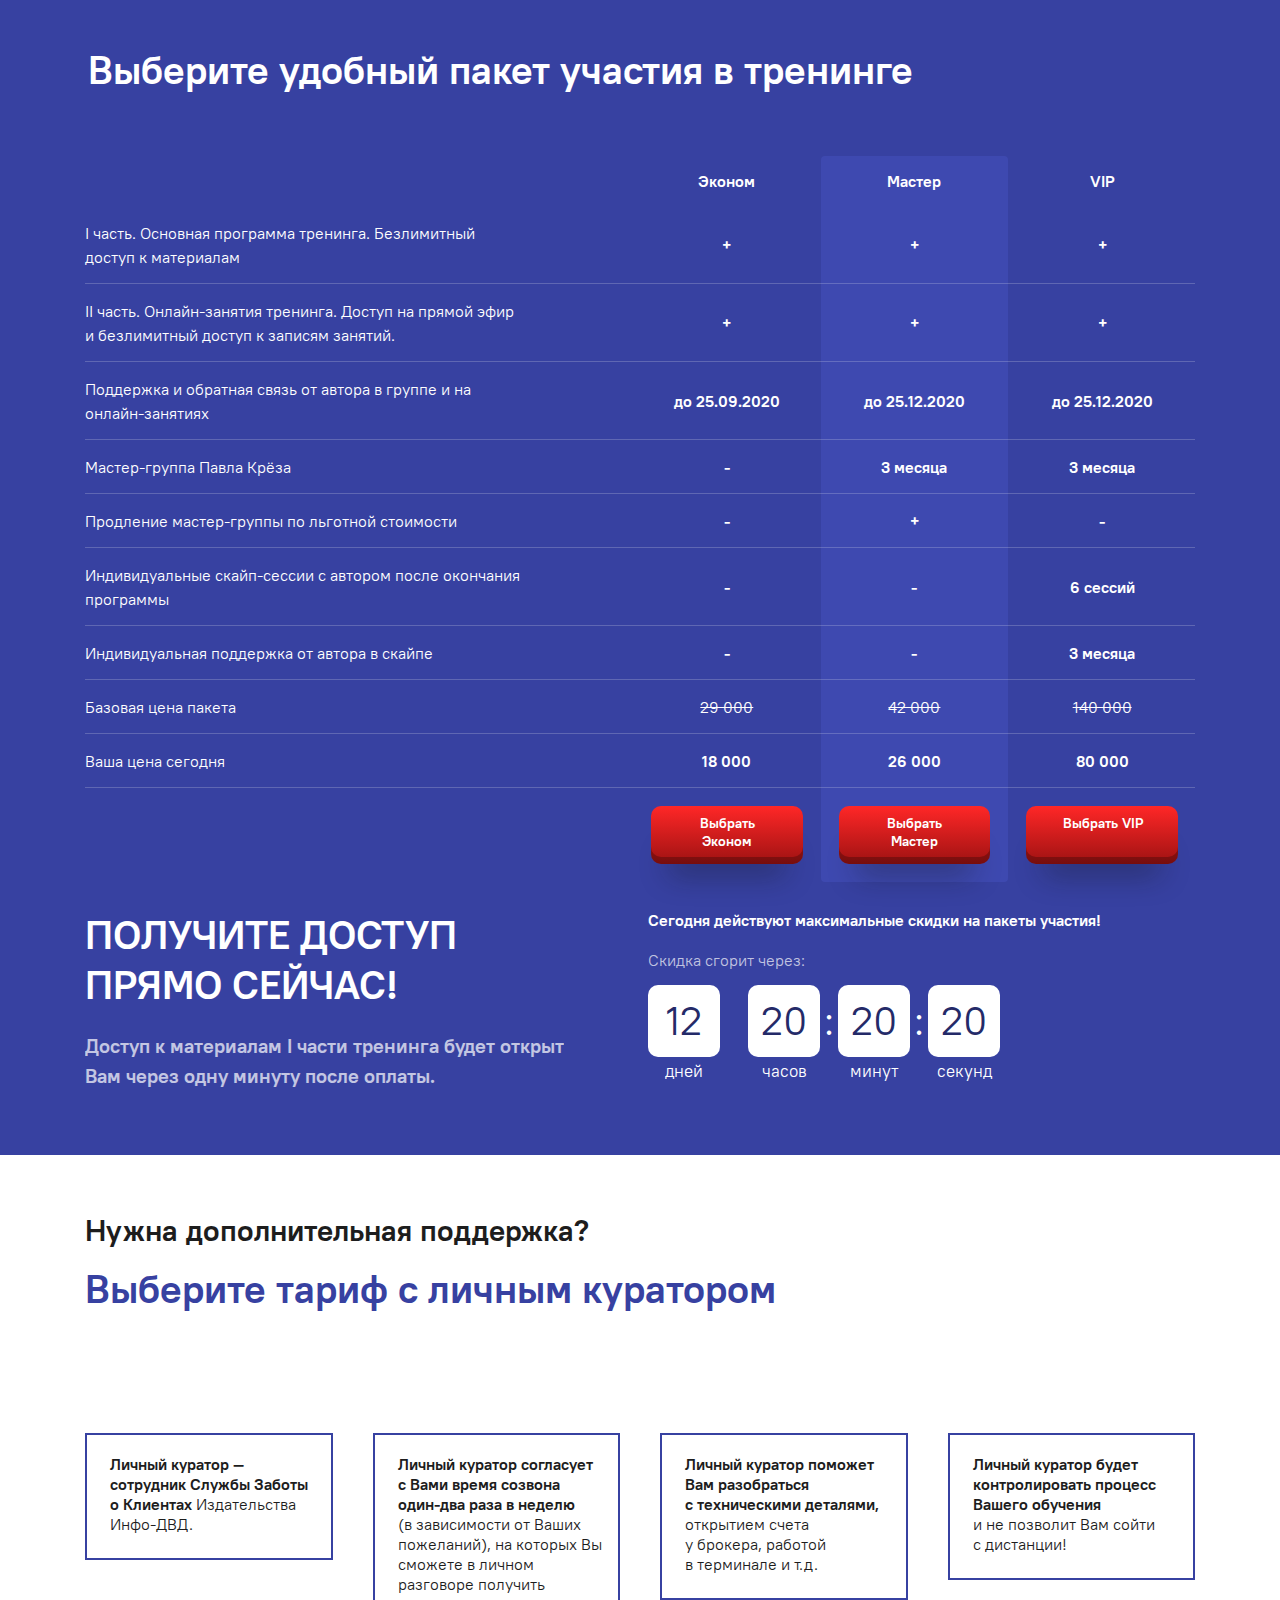
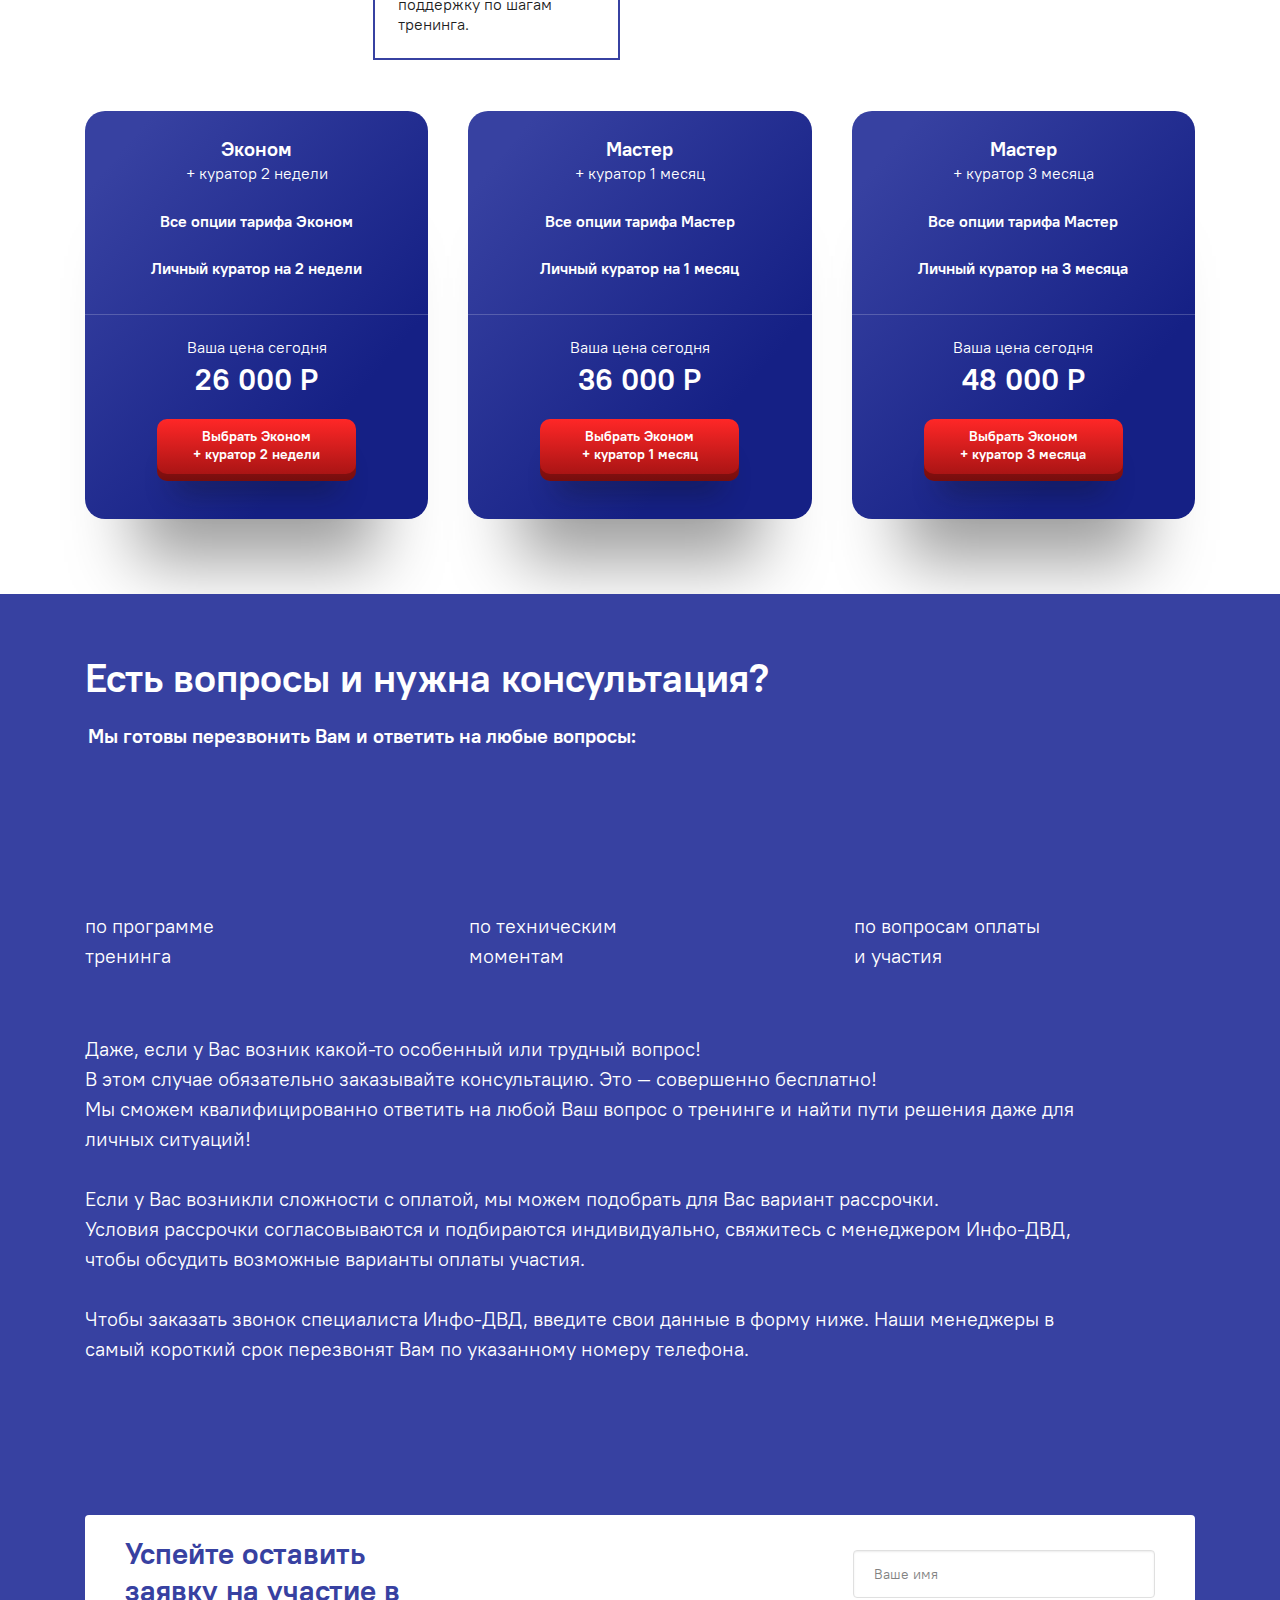
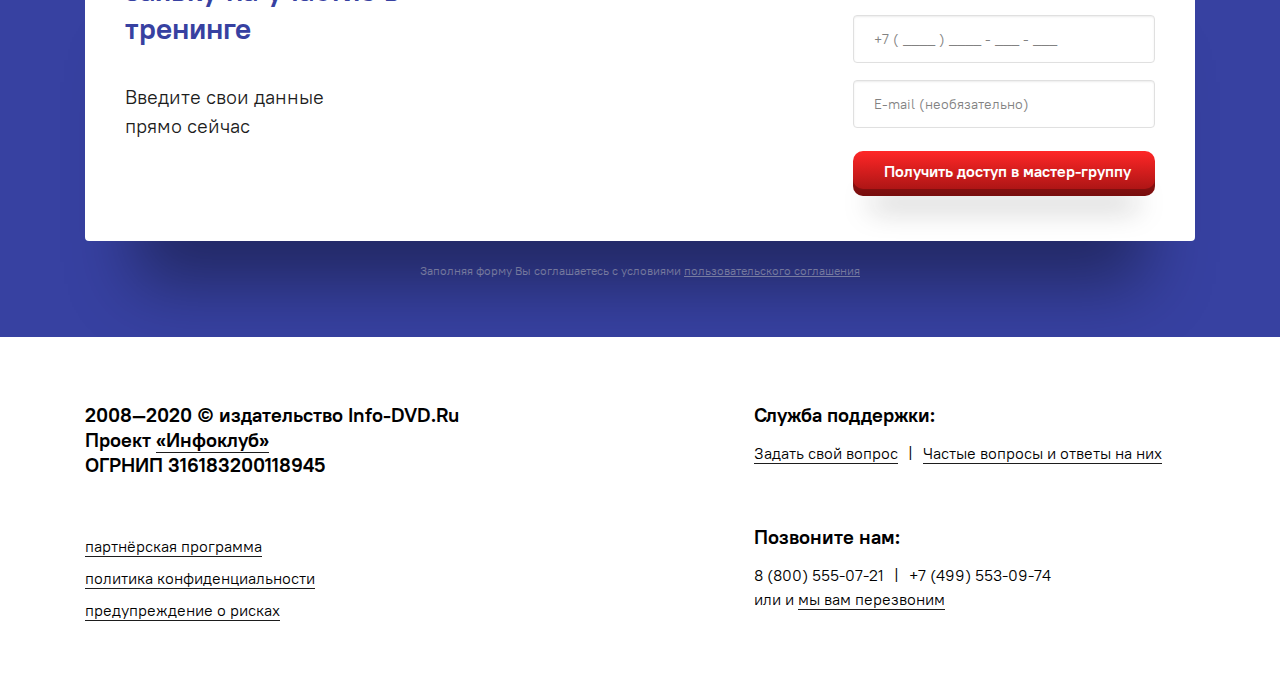
==== commit 221dcfde: "made fixes" ====
--- a/public/02-tarif.html
+++ b/public/02-tarif.html
@@ -23,7 +23,7 @@
 		<link rel="stylesheet" href="libs/@fancyapps/fancybox/jquery.fancybox.min.css"/>
 		<link rel="stylesheet" href="css/main.min.css"/>
 	</head>
-	<body class="page-without-menu-js"><!--[if lt IE 11]><p   class="browsehappy container">К сожалению, вы используете устаревший браузер. Пожалуйста, <a href="http://browsehappy.com/" target="_blank">обновите ваш браузер</a>, чтобы улучшить производительность, качество отображаемого материала и повысить безопасность.</p><![endif]-->
+	<body class="page-without-menu-js tarif-page"><!--[if lt IE 11]><p   class="browsehappy container">К сожалению, вы используете устаревший браузер. Пожалуйста, <a href="http://browsehappy.com/" target="_blank">обновите ваш браузер</a>, чтобы улучшить производительность, качество отображаемого материала и повысить безопасность.</p><![endif]-->
 		<div class="main-wrapper">
 			<!-- start sTariffs-->
 			<section class="sTariffs section" id="sTariffs">
@@ -256,9 +256,9 @@
 			<!-- end sAddAsist-->
 			<!-- start sQuestions-->
 			<section class="sQuestions" id="sQuestions">
-				<div class="sQuestions__section-bg"><img class="lazy" src="#" data-src="img/@2x/sQuestions-bg.jpg" alt=""/>
+				<div class="sQuestions__section-bg"><img class="lazy" src="#" data-src="img/@2x/sQuestions-bg.png" alt=""/>
 				</div>
-				<div class="container">
+				<div class="sQuestions__container container">
 					<div class="section-title">
 						<h2>Есть вопросы и нужна консультация?</h2>
 						<p>Мы готовы перезвонить Вам и ответить на любые вопросы:</p>
--- a/public/css/main.min.css
+++ b/public/css/main.min.css
@@ -1 +1 @@
-@charset "UTF-8";@font-face{font-family:PT Root UI;font-style:normal;font-weight:700;font-display:block;src:url(../fonts/PTRootUI-Bold.woff2) format("woff2")}@font-face{font-family:PT Root UI;font-style:normal;font-weight:400;font-display:block;src:url(../fonts/PTRootUI-Regular.woff2) format("woff2")}@font-face{font-family:PT Mono;font-style:normal;font-weight:700;font-display:block;src:url(../fonts/ptmonobold.woff2) format("woff2")}@font-face{font-family:PT Mono;font-style:italic;font-weight:400;font-display:block;src:url(../fonts/ptsansitalic.woff2) format("woff2")}.icon{display:inline-block;width:1em;height:1em;fill:currentColor}.icon-basket{font-size:2.4rem;width:.91667em}.icon-checked{font-size:2.5rem;width:1.28em}.icon-chevron-left,.icon-chevron-right{font-size:3.5rem;width:.57143em}.icon-fb,.icon-instagram{font-size:2.4rem;width:1em}.icon-telegram,.icon-viber{font-size:1.6rem;width:1em}.icon-vk{font-size:2.4rem;width:1em}.icon-whatsapp{font-size:1.6rem;width:1em}:root{--bs-blue:#3741a1;--bs-indigo:#6610f2;--bs-purple:#6f42c1;--bs-pink:#d63384;--bs-red:#dc3545;--bs-orange:#f2994a;--bs-yellow:#ffc107;--bs-green:#28a745;--bs-teal:#20c997;--bs-cyan:#17a2b8;--bs-white:#fff;--bs-gray:#6c757d;--bs-gray-dark:#343a40;--bs-primary:#3741a1;--bs-secondary:#424db6;--bs-success:#28a745;--bs-info:#17a2b8;--bs-warning:#f2994a;--bs-danger:#dc3545;--bs-light:#5a86eb;--bs-dark:#343a40;--bs-font-sans-serif:"PT Root UI",system-ui,-apple-system,"Segoe UI",Roboto,"Helvetica Neue",Arial,"Noto Sans",sans-serif,"Apple Color Emoji","Segoe UI Emoji","Segoe UI Symbol","Noto Color Emoji";--bs-font-monospace:"PT Mono",SFMono-Regular,Menlo,Monaco,Consolas,"Liberation Mono","Courier New",monospace;--bs-gradient:linear-gradient(180deg,hsla(0,0%,100%,0.15),hsla(0,0%,100%,0))}*,:after,:before{-webkit-box-sizing:border-box;-moz-box-sizing:border-box;box-sizing:border-box}body{margin:0;font-family:var(--bs-font-sans-serif);font-size:1rem;font-weight:400;line-height:1.5;color:#1d1d1d;background-color:#fff;-webkit-text-size-adjust:100%;-webkit-tap-highlight-color:rgba(0,0,0,0)}[tabindex="-1"]:focus:not(:focus-visible){outline:0!important}hr{margin:1rem 0;color:inherit;background-color:currentColor;border:0;opacity:.25}hr:not([size]){height:1px}.form-cont__form-title,.h1,.h2,.h3,.h4,.h5,.h6,.sAuthor__credo,.sAuthor li,.sAuthor p,.sBecome__numb,.sPublicTransactions p,.sReadySource__team,.sReadySource__text,.sReadySource p,h1,h2,h3,h4,h5,h6{margin-top:0;margin-bottom:.5rem;font-weight:400;line-height:1.5}.h1,h1{font-size:-webkit-calc(1.4375rem + 2.25vw);font-size:-moz-calc(1.4375rem + 2.25vw);font-size:calc(1.4375rem + 2.25vw)}.h2,.sBecome__numb,h2{font-size:-webkit-calc(1.375rem + 1.5vw);font-size:-moz-calc(1.375rem + 1.5vw);font-size:calc(1.375rem + 1.5vw)}.h3,h3{font-size:-webkit-calc(1.3rem + .6vw);font-size:-moz-calc(1.3rem + .6vw);font-size:calc(1.3rem + .6vw)}.form-cont__form-title,.h4,h4{font-size:-webkit-calc(1.3125rem + .75vw);font-size:-moz-calc(1.3125rem + .75vw);font-size:calc(1.3125rem + .75vw)}.h5,.sAuthor__credo,.sAuthor li,.sAuthor p,.sPublicTransactions p,.sReadySource__team,.sReadySource__text,.sReadySource p,h5{font-size:1.25rem}.h6,h6{font-size:1rem}p{margin-top:0;margin-bottom:1rem}abbr[data-original-title],abbr[title]{text-decoration:underline;-webkit-text-decoration:underline dotted;-moz-text-decoration:underline dotted;text-decoration:underline dotted;cursor:help;-webkit-text-decoration-skip-ink:none;text-decoration-skip-ink:none}address{margin-bottom:1rem;font-style:normal;line-height:inherit}ol,ul{padding-left:2rem}dl,ol,ul{margin-top:0;margin-bottom:1rem}ol ol,ol ul,ul ol,ul ul{margin-bottom:0}dt{font-weight:700}dd{margin-bottom:.5rem;margin-left:0}blockquote{margin:0 0 1rem}b,strong{font-weight:bolder}.small,small{font-size:.875em}.mark,mark{padding:.2em;background-color:#fcf8e3}sub,sup{position:relative;font-size:.75em;line-height:0;vertical-align:baseline}sub{bottom:-.25em}sup{top:-.5em}a{color:#3741a1;text-decoration:none}a:hover{color:#242a68}a:not([href]):not([class]),a:not([href]):not([class]):hover{color:inherit;text-decoration:none}code,kbd,pre,samp{font-family:var(--bs-font-monospace);font-size:1em}pre{display:block;margin-top:0;margin-bottom:1rem;overflow:auto;font-size:.875em;-ms-overflow-style:scrollbar}pre code{font-size:inherit;color:inherit;word-break:normal}code{font-size:.875em;color:#d63384;word-wrap:break-word}a>code{color:inherit}kbd{padding:.2rem .4rem;font-size:.875em;color:#fff;background-color:#212529;-webkit-border-radius:.2rem;-moz-border-radius:.2rem;border-radius:.2rem}kbd kbd{padding:0;font-size:1em;font-weight:700}figure{margin:0 0 1rem}img,svg{vertical-align:middle}table{caption-side:bottom;border-collapse:collapse}caption{padding-top:.5rem;padding-bottom:.5rem;color:#6c757d;text-align:left}th{text-align:inherit;text-align:-webkit-match-parent}tbody,td,tfoot,th,thead,tr{border:0 solid;border-color:inherit}label{display:inline-block}button{-webkit-border-radius:0;-moz-border-radius:0;border-radius:0}button:focus{outline:1px dotted;outline:5px auto -webkit-focus-ring-color}button,input,optgroup,select,textarea{margin:0;font-family:inherit;font-size:inherit;line-height:inherit}button,input{overflow:visible}button,select{text-transform:none}[role=button]{cursor:pointer}select{word-wrap:normal}[list]::-webkit-calendar-picker-indicator{display:none}[type=button],[type=reset],[type=submit],button{-webkit-appearance:button}[type=button]:not(:disabled),[type=reset]:not(:disabled),[type=submit]:not(:disabled),button:not(:disabled){cursor:pointer}::-moz-focus-inner{padding:0;border-style:none}textarea{resize:vertical}fieldset{min-width:0;padding:0;margin:0;border:0}legend{float:left;width:100%;padding:0;margin-bottom:.5rem;font-size:-webkit-calc(1.275rem + .3vw);font-size:-moz-calc(1.275rem + .3vw);font-size:calc(1.275rem + .3vw);line-height:inherit;white-space:normal}legend+*{clear:left}::-webkit-datetime-edit-day-field,::-webkit-datetime-edit-fields-wrapper,::-webkit-datetime-edit-hour-field,::-webkit-datetime-edit-minute,::-webkit-datetime-edit-month-field,::-webkit-datetime-edit-text,::-webkit-datetime-edit-year-field{padding:0}::-webkit-inner-spin-button{height:auto}[type=search]{outline-offset:-2px;-webkit-appearance:textfield}::-webkit-search-decoration{-webkit-appearance:none}::-webkit-color-swatch-wrapper{padding:0}::-webkit-file-upload-button{font:inherit;-webkit-appearance:button}output{display:inline-block}iframe{border:0}summary{display:list-item;cursor:pointer}progress{vertical-align:baseline}[hidden]{display:none!important}.lead{font-size:1.25rem;font-weight:300}.display-1{font-size:-webkit-calc(1.625rem + 4.5vw);font-size:-moz-calc(1.625rem + 4.5vw);font-size:calc(1.625rem + 4.5vw)}.display-1,.display-2{font-weight:300;line-height:1.5}.display-2{font-size:-webkit-calc(1.575rem + 3.9vw);font-size:-moz-calc(1.575rem + 3.9vw);font-size:calc(1.575rem + 3.9vw)}.display-3{font-size:-webkit-calc(1.525rem + 3.3vw);font-size:-moz-calc(1.525rem + 3.3vw);font-size:calc(1.525rem + 3.3vw)}.display-3,.display-4{font-weight:300;line-height:1.5}.display-4{font-size:-webkit-calc(1.475rem + 2.7vw);font-size:-moz-calc(1.475rem + 2.7vw);font-size:calc(1.475rem + 2.7vw)}.display-5{font-size:-webkit-calc(1.425rem + 2.1vw);font-size:-moz-calc(1.425rem + 2.1vw);font-size:calc(1.425rem + 2.1vw)}.display-5,.display-6{font-weight:300;line-height:1.5}.display-6{font-size:-webkit-calc(1.375rem + 1.5vw);font-size:-moz-calc(1.375rem + 1.5vw);font-size:calc(1.375rem + 1.5vw)}.list-inline,.list-unstyled{padding-left:0;list-style:none}.list-inline-item{display:inline-block}.list-inline-item:not(:last-child){margin-right:.5rem}.initialism{font-size:.875em;text-transform:uppercase}.blockquote{margin-bottom:1rem;font-size:1.25rem}.blockquote>:last-child{margin-bottom:0}.blockquote-footer{margin-top:-1rem;margin-bottom:1rem;font-size:.875em;color:#6c757d}.blockquote-footer:before{content:"\2014\00A0"}.container,.container-fluid,.container-lg,.container-md,.container-sm,.container-xl,.container-xxl{width:100%;padding-right:15px;padding-left:15px;margin-right:auto;margin-left:auto}.row{--bs-gutter-x:30px;--bs-gutter-y:0;display:-webkit-box;display:-webkit-flex;display:-moz-box;display:-ms-flexbox;display:flex;-webkit-box-flex:1;-webkit-flex:1 0 100%;-moz-box-flex:1;-ms-flex:1 0 100%;flex:1 0 100%;-webkit-flex-wrap:wrap;-ms-flex-wrap:wrap;flex-wrap:wrap;margin-top:calc(var(--bs-gutter-y)*-1);margin-right:calc(var(--bs-gutter-x)/-2);margin-left:calc(var(--bs-gutter-x)/-2)}.row>*{-webkit-flex-shrink:0;-ms-flex-negative:0;flex-shrink:0;width:100%;max-width:100%;padding-right:calc(var(--bs-gutter-x)/2);padding-left:calc(var(--bs-gutter-x)/2);margin-top:var(--bs-gutter-y)}.col{-webkit-box-flex:1;-webkit-flex:1 0 0%;-moz-box-flex:1;-ms-flex:1 0 0%;flex:1 0 0%}.col-auto,.row-cols-auto>*{width:auto}.col-1,.col-auto,.row-cols-auto>*{-webkit-box-flex:0;-webkit-flex:0 0 auto;-moz-box-flex:0;-ms-flex:0 0 auto;flex:0 0 auto}.col-1{width:8.33333%}.col-2{width:16.66667%}.col-2,.col-3{-webkit-box-flex:0;-webkit-flex:0 0 auto;-moz-box-flex:0;-ms-flex:0 0 auto;flex:0 0 auto}.col-3{width:25%}.col-4{width:33.33333%}.col-4,.col-5{-webkit-box-flex:0;-webkit-flex:0 0 auto;-moz-box-flex:0;-ms-flex:0 0 auto;flex:0 0 auto}.col-5{width:41.66667%}.col-6{width:50%}.col-6,.col-7{-webkit-box-flex:0;-webkit-flex:0 0 auto;-moz-box-flex:0;-ms-flex:0 0 auto;flex:0 0 auto}.col-7{width:58.33333%}.col-8{width:66.66667%}.col-8,.col-9{-webkit-box-flex:0;-webkit-flex:0 0 auto;-moz-box-flex:0;-ms-flex:0 0 auto;flex:0 0 auto}.col-9{width:75%}.col-10{width:83.33333%}.col-10,.col-11{-webkit-box-flex:0;-webkit-flex:0 0 auto;-moz-box-flex:0;-ms-flex:0 0 auto;flex:0 0 auto}.col-11{width:91.66667%}.col-12{-webkit-box-flex:0;-webkit-flex:0 0 auto;-moz-box-flex:0;-ms-flex:0 0 auto;flex:0 0 auto;width:100%}.offset-1{margin-left:8.33333%}.offset-2{margin-left:16.66667%}.offset-3{margin-left:25%}.offset-4{margin-left:33.33333%}.offset-5{margin-left:41.66667%}.offset-6{margin-left:50%}.offset-7{margin-left:58.33333%}.offset-8{margin-left:66.66667%}.offset-9{margin-left:75%}.offset-10{margin-left:83.33333%}.offset-11{margin-left:91.66667%}.g-0,.gx-0{--bs-gutter-x:0}.g-0,.gy-0{--bs-gutter-y:0}.g-1,.gx-1{--bs-gutter-x:0.25rem}.g-1,.gy-1{--bs-gutter-y:0.25rem}.g-2,.gx-2{--bs-gutter-x:0.5rem}.g-2,.gy-2{--bs-gutter-y:0.5rem}.g-3,.gx-3{--bs-gutter-x:1rem}.g-3,.gy-3{--bs-gutter-y:1rem}.g-4,.gx-4{--bs-gutter-x:1.5rem}.g-4,.gy-4{--bs-gutter-y:1.5rem}.g-5,.gx-5{--bs-gutter-x:3rem}.g-5,.gy-5{--bs-gutter-y:3rem}.form-label{margin-bottom:.5rem}.col-form-label{padding-top:calc(.375rem + 1px);padding-bottom:calc(.375rem + 1px);margin-bottom:0;font-size:inherit;line-height:1.5}.col-form-label-lg{padding-top:calc(.5rem + 1px);padding-bottom:calc(.5rem + 1px);font-size:1.25rem}.col-form-label-sm{padding-top:calc(.25rem + 1px);padding-bottom:calc(.25rem + 1px);font-size:.875rem}.form-text{margin-top:.25rem;font-size:.875em;color:#6c757d}.form-control{display:block;width:100%;min-height:-webkit-calc(1.5em + .75rem + 2px);min-height:-moz-calc(1.5em + .75rem + 2px);min-height:calc(1.5em + .75rem + 2px);padding:.375rem .75rem;font-size:1rem;font-weight:400;line-height:1.5;background-clip:padding-box;border:1px solid #ced4da;-webkit-appearance:none;-moz-appearance:none;appearance:none;-webkit-border-radius:.25rem;-moz-border-radius:.25rem;border-radius:.25rem;-webkit-box-shadow:inset 0 1px 2px rgba(0,0,0,.075);-moz-box-shadow:inset 0 1px 2px rgba(0,0,0,.075);box-shadow:inset 0 1px 2px rgba(0,0,0,.075);-webkit-transition:border-color .15s ease-in-out,-webkit-box-shadow .15s ease-in-out;transition:border-color .15s ease-in-out,-webkit-box-shadow .15s ease-in-out;-o-transition:border-color .15s ease-in-out,box-shadow .15s ease-in-out;-moz-transition:border-color .15s ease-in-out,box-shadow .15s ease-in-out,-moz-box-shadow .15s ease-in-out;transition:border-color .15s ease-in-out,box-shadow .15s ease-in-out;transition:border-color .15s ease-in-out,box-shadow .15s ease-in-out,-webkit-box-shadow .15s ease-in-out,-moz-box-shadow .15s ease-in-out}.form-control,.form-control:focus{color:#495057;background-color:#fff}.form-control:focus{border-color:#838bd5;outline:0;-webkit-box-shadow:inset 0 1px 2px rgba(0,0,0,.075),0 0 0 .2rem rgba(55,65,161,.25);-moz-box-shadow:inset 0 1px 2px rgba(0,0,0,.075),0 0 0 .2rem rgba(55,65,161,.25);box-shadow:inset 0 1px 2px rgba(0,0,0,.075),0 0 0 .2rem rgba(55,65,161,.25)}.form-control::-webkit-input-placeholder{color:#6c757d;opacity:1}.form-control:-moz-placeholder,.form-control::-moz-placeholder{color:#6c757d;opacity:1}.form-control:-ms-input-placeholder{color:#6c757d;opacity:1}.form-control::-ms-input-placeholder{color:#6c757d;opacity:1}.form-control::placeholder{color:#6c757d;opacity:1}.form-control:disabled,.form-control[readonly]{background-color:#e9ecef;opacity:1}.form-control-plaintext{display:block;width:100%;padding:.375rem 0;margin-bottom:0;line-height:1.5;color:#1d1d1d;background-color:transparent;border:solid transparent;border-width:1px 0}.form-control-plaintext.form-control-lg,.form-control-plaintext.form-control-sm{padding-right:0;padding-left:0}.form-control-sm{min-height:-webkit-calc(1.5em + .5rem + 2px);min-height:-moz-calc(1.5em + .5rem + 2px);min-height:calc(1.5em + .5rem + 2px);padding:.25rem .5rem;font-size:.875rem;-webkit-border-radius:.2rem;-moz-border-radius:.2rem;border-radius:.2rem}.form-control-lg{min-height:-webkit-calc(1.5em + 1rem + 2px);min-height:-moz-calc(1.5em + 1rem + 2px);min-height:calc(1.5em + 1rem + 2px);padding:.5rem 1rem;font-size:1.25rem;-webkit-border-radius:.3rem;-moz-border-radius:.3rem;border-radius:.3rem}.form-control-color{max-width:3rem;padding:.375rem}.form-control-color::-moz-color-swatch{-moz-border-radius:.25rem;border-radius:.25rem}.form-control-color::-webkit-color-swatch{-webkit-border-radius:.25rem;border-radius:.25rem}.form-select{display:block;width:100%;height:-webkit-calc(1.5em + .75rem + 2px);height:-moz-calc(1.5em + .75rem + 2px);height:calc(1.5em + .75rem + 2px);padding:.375rem 1.75rem .375rem .75rem;font-size:1rem;font-weight:400;line-height:1.5;color:#495057;vertical-align:middle;background-color:#fff;background-image:url("data:image/svg+xml;charset=utf-8,%3Csvg xmlns='http://www.w3.org/2000/svg' viewBox='0 0 16 16'%3E%3Cpath fill='none' stroke='%23343a40' stroke-linecap='round' stroke-linejoin='round' stroke-width='2' d='M2 5l6 6 6-6'/%3E%3C/svg%3E");background-repeat:no-repeat;background-position:right .75rem center;-webkit-background-size:16px 12px;-moz-background-size:16px 12px;background-size:16px 12px;border:1px solid #ced4da;-webkit-border-radius:.25rem;-moz-border-radius:.25rem;border-radius:.25rem;-webkit-box-shadow:inset 0 1px 2px rgba(0,0,0,.075);-moz-box-shadow:inset 0 1px 2px rgba(0,0,0,.075);box-shadow:inset 0 1px 2px rgba(0,0,0,.075);-webkit-appearance:none;-moz-appearance:none;appearance:none}.form-select:focus{border-color:#838bd5;outline:0;-webkit-box-shadow:inset 0 1px 2px rgba(0,0,0,.075),0 0 0 .2rem rgba(55,65,161,.25);-moz-box-shadow:inset 0 1px 2px rgba(0,0,0,.075),0 0 0 .2rem rgba(55,65,161,.25);box-shadow:inset 0 1px 2px rgba(0,0,0,.075),0 0 0 .2rem rgba(55,65,161,.25)}.form-select:focus::-ms-value{color:#495057;background-color:#fff}.form-select[multiple],.form-select[size]:not([size="1"]){height:auto;padding-right:.75rem;background-image:none}.form-select:disabled{color:#6c757d;background-color:#e9ecef}.form-select:-moz-focusring{color:transparent;text-shadow:0 0 0 #495057}.form-select-sm{height:-webkit-calc(1.5em + .5rem + 2px);height:-moz-calc(1.5em + .5rem + 2px);height:calc(1.5em + .5rem + 2px);padding-top:.25rem;padding-bottom:.25rem;padding-left:.5rem;font-size:.875rem}.form-select-lg{height:-webkit-calc(1.5em + 1rem + 2px);height:-moz-calc(1.5em + 1rem + 2px);height:calc(1.5em + 1rem + 2px);padding-top:.5rem;padding-bottom:.5rem;padding-left:1rem;font-size:1.25rem}.form-check{display:block;min-height:1.5rem;padding-left:1.75em;margin-bottom:.125rem}.form-check .form-check-input{float:left;margin-left:-1.75em}.form-check-input{width:1.25em;height:1.25em;margin-top:.125em;vertical-align:top;background-color:#fff;background-repeat:no-repeat;background-position:50%;-webkit-background-size:contain;-moz-background-size:contain;background-size:contain;border:1px solid rgba(0,0,0,.25);-webkit-appearance:none;-moz-appearance:none;appearance:none;-webkit-print-color-adjust:exact;color-adjust:exact;-webkit-transition:background-color .15s ease-in-out,background-position .15s ease-in-out,border-color .15s ease-in-out,-webkit-box-shadow .15s ease-in-out;transition:background-color .15s ease-in-out,background-position .15s ease-in-out,border-color .15s ease-in-out,-webkit-box-shadow .15s ease-in-out;-o-transition:background-color .15s ease-in-out,background-position .15s ease-in-out,border-color .15s ease-in-out,box-shadow .15s ease-in-out;-moz-transition:background-color .15s ease-in-out,background-position .15s ease-in-out,border-color .15s ease-in-out,box-shadow .15s ease-in-out,-moz-box-shadow .15s ease-in-out;transition:background-color .15s ease-in-out,background-position .15s ease-in-out,border-color .15s ease-in-out,box-shadow .15s ease-in-out;transition:background-color .15s ease-in-out,background-position .15s ease-in-out,border-color .15s ease-in-out,box-shadow .15s ease-in-out,-webkit-box-shadow .15s ease-in-out,-moz-box-shadow .15s ease-in-out}.form-check-input[type=checkbox]{-webkit-border-radius:.25em;-moz-border-radius:.25em;border-radius:.25em}.form-check-input[type=radio]{-webkit-border-radius:50%;-moz-border-radius:50%;border-radius:50%}.form-check-input:active{-webkit-filter:brightness(90%);filter:brightness(90%)}.form-check-input:focus{border-color:#838bd5;outline:0;-webkit-box-shadow:0 0 0 .2rem rgba(55,65,161,.25);-moz-box-shadow:0 0 0 .2rem rgba(55,65,161,.25);box-shadow:0 0 0 .2rem rgba(55,65,161,.25)}.form-check-input:checked{background-color:#3741a1;border-color:#3741a1}.form-check-input:checked[type=checkbox]{background-image:url("data:image/svg+xml;charset=utf-8,%3Csvg xmlns='http://www.w3.org/2000/svg' viewBox='0 0 20 20'%3E%3Cpath fill='none' stroke='%23fff' stroke-linecap='round' stroke-linejoin='round' stroke-width='3' d='M6 10l3 3 6-6'/%3E%3C/svg%3E")}.form-check-input:checked[type=radio]{background-image:url("data:image/svg+xml;charset=utf-8,%3Csvg xmlns='http://www.w3.org/2000/svg' viewBox='-4 -4 8 8'%3E%3Ccircle r='2' fill='%23fff'/%3E%3C/svg%3E")}.form-check-input[type=checkbox]:indeterminate{background-color:#3741a1;border-color:#3741a1;background-image:url("data:image/svg+xml;charset=utf-8,%3Csvg xmlns='http://www.w3.org/2000/svg' viewBox='0 0 20 20'%3E%3Cpath fill='none' stroke='%23fff' stroke-linecap='round' stroke-linejoin='round' stroke-width='3' d='M6 10h8'/%3E%3C/svg%3E")}.form-check-input:disabled{pointer-events:none;-webkit-filter:none;filter:none;opacity:.5}.form-check-input:disabled~.form-check-label,.form-check-input[disabled]~.form-check-label{opacity:.5}.form-switch{padding-left:2.5em}.form-switch .form-check-input{width:2em;margin-left:-2.5em;background-image:url("data:image/svg+xml;charset=utf-8,%3Csvg xmlns='http://www.w3.org/2000/svg' viewBox='-4 -4 8 8'%3E%3Ccircle r='3' fill='rgba(0, 0, 0, 0.25)'/%3E%3C/svg%3E");background-position:0;-webkit-border-radius:2em;-moz-border-radius:2em;border-radius:2em}.form-switch .form-check-input:focus{background-image:url("data:image/svg+xml;charset=utf-8,%3Csvg xmlns='http://www.w3.org/2000/svg' viewBox='-4 -4 8 8'%3E%3Ccircle r='3' fill='%23838bd5'/%3E%3C/svg%3E")}.form-switch .form-check-input:checked{background-position:100%;background-image:url("data:image/svg+xml;charset=utf-8,%3Csvg xmlns='http://www.w3.org/2000/svg' viewBox='-4 -4 8 8'%3E%3Ccircle r='3' fill='%23fff'/%3E%3C/svg%3E")}.form-check-inline{display:inline-block;margin-right:1rem}.btn-check{position:absolute;clip:rect(0,0,0,0);pointer-events:none}.form-file{--bs-form-file-height:-webkit-calc(1.5em + 0.75rem + 2px);--bs-form-file-height:-moz-calc(1.5em + 0.75rem + 2px);--bs-form-file-height:calc(1.5em + 0.75rem + 2px);position:relative}.form-file-input{position:relative;z-index:2;width:100%;height:var(--bs-form-file-height);margin:0;opacity:0}.form-file-input:focus-within~.form-file-label{border-color:#838bd5;-webkit-box-shadow:0 0 0 .2rem rgba(55,65,161,.25);-moz-box-shadow:0 0 0 .2rem rgba(55,65,161,.25);box-shadow:0 0 0 .2rem rgba(55,65,161,.25)}.form-file-input:disabled~.form-file-label .form-file-text,.form-file-input[disabled]~.form-file-label .form-file-text{background-color:#e9ecef}.form-file-label{position:absolute;top:0;right:0;left:0;z-index:1;display:-webkit-box;display:-webkit-flex;display:-moz-box;display:-ms-flexbox;display:flex;height:var(--bs-form-file-height);border-color:#ced4da;-webkit-border-radius:.25rem;-moz-border-radius:.25rem;border-radius:.25rem;-webkit-box-shadow:inset 0 1px 2px rgba(0,0,0,.075);-moz-box-shadow:inset 0 1px 2px rgba(0,0,0,.075);box-shadow:inset 0 1px 2px rgba(0,0,0,.075)}.form-file-text{-webkit-box-flex:1;-webkit-flex-grow:1;-moz-box-flex:1;-ms-flex-positive:1;flex-grow:1;overflow:hidden;font-weight:400;-o-text-overflow:ellipsis;text-overflow:ellipsis;white-space:nowrap;background-color:#fff;border:1px solid;border-color:inherit;-webkit-border-top-left-radius:inherit;-moz-border-radius-topleft:inherit;border-top-left-radius:inherit;-webkit-border-bottom-left-radius:inherit;-moz-border-radius-bottomleft:inherit;border-bottom-left-radius:inherit}.form-file-button,.form-file-text{display:block;padding:.375rem .75rem;line-height:1.5;color:#495057}.form-file-button{-webkit-flex-shrink:0;-ms-flex-negative:0;flex-shrink:0;margin-left:-1px;background-color:#e9ecef;border:1px solid;border-color:inherit;-webkit-border-top-right-radius:inherit;-moz-border-radius-topright:inherit;border-top-right-radius:inherit;-webkit-border-bottom-right-radius:inherit;-moz-border-radius-bottomright:inherit;border-bottom-right-radius:inherit}.form-file-sm{--bs-form-file-height:-webkit-calc(1.5em + 0.5rem + 2px);--bs-form-file-height:-moz-calc(1.5em + 0.5rem + 2px);--bs-form-file-height:calc(1.5em + 0.5rem + 2px);font-size:.875rem}.form-file-sm .form-file-button,.form-file-sm .form-file-text{padding:.25rem .5rem}.form-file-lg{--bs-form-file-height:-webkit-calc(1.5em + 1rem + 2px);--bs-form-file-height:-moz-calc(1.5em + 1rem + 2px);--bs-form-file-height:calc(1.5em + 1rem + 2px);font-size:1.25rem}.form-file-lg .form-file-button,.form-file-lg .form-file-text{padding:.5rem 1rem}.form-range{width:100%;height:1.4rem;padding:0;background-color:transparent;-webkit-appearance:none;-moz-appearance:none;appearance:none}.form-range:focus{outline:none}.form-range:focus::-webkit-slider-thumb{-webkit-box-shadow:0 0 0 1px #fff,0 0 0 .2rem rgba(55,65,161,.25);box-shadow:0 0 0 1px #fff,0 0 0 .2rem rgba(55,65,161,.25)}.form-range:focus::-moz-range-thumb{-moz-box-shadow:0 0 0 1px #fff,0 0 0 .2rem rgba(55,65,161,.25);box-shadow:0 0 0 1px #fff,0 0 0 .2rem rgba(55,65,161,.25)}.form-range:focus::-ms-thumb{box-shadow:0 0 0 1px #fff,0 0 0 .2rem rgba(55,65,161,.25)}.form-range::-moz-focus-outer{border:0}.form-range::-webkit-slider-thumb{width:1rem;height:1rem;margin-top:-.25rem;background-color:#3741a1;border:0;-webkit-border-radius:1rem;border-radius:1rem;-webkit-box-shadow:0 .1rem .25rem rgba(0,0,0,.1);box-shadow:0 .1rem .25rem rgba(0,0,0,.1);-webkit-transition:background-color .15s ease-in-out,border-color .15s ease-in-out,-webkit-box-shadow .15s ease-in-out;transition:background-color .15s ease-in-out,border-color .15s ease-in-out,-webkit-box-shadow .15s ease-in-out;transition:background-color .15s ease-in-out,border-color .15s ease-in-out,box-shadow .15s ease-in-out;transition:background-color .15s ease-in-out,border-color .15s ease-in-out,box-shadow .15s ease-in-out,-webkit-box-shadow .15s ease-in-out;-webkit-appearance:none;appearance:none}.form-range::-webkit-slider-thumb:active{background-color:#a9aee2}.form-range::-webkit-slider-runnable-track{width:100%;height:.5rem;color:transparent;cursor:pointer;background-color:#dee2e6;border-color:transparent;-webkit-border-radius:1rem;border-radius:1rem;-webkit-box-shadow:inset 0 1px 2px rgba(0,0,0,.075);box-shadow:inset 0 1px 2px rgba(0,0,0,.075)}.form-range::-moz-range-thumb{width:1rem;height:1rem;background-color:#3741a1;border:0;-moz-border-radius:1rem;border-radius:1rem;-moz-box-shadow:0 .1rem .25rem rgba(0,0,0,.1);box-shadow:0 .1rem .25rem rgba(0,0,0,.1);-moz-transition:background-color .15s ease-in-out,border-color .15s ease-in-out,box-shadow .15s ease-in-out,-moz-box-shadow .15s ease-in-out;transition:background-color .15s ease-in-out,border-color .15s ease-in-out,box-shadow .15s ease-in-out;transition:background-color .15s ease-in-out,border-color .15s ease-in-out,box-shadow .15s ease-in-out,-moz-box-shadow .15s ease-in-out;-moz-appearance:none;appearance:none}.form-range::-moz-range-thumb:active{background-color:#a9aee2}.form-range::-moz-range-track{width:100%;height:.5rem;color:transparent;cursor:pointer;background-color:#dee2e6;border-color:transparent;-moz-border-radius:1rem;border-radius:1rem;-moz-box-shadow:inset 0 1px 2px rgba(0,0,0,.075);box-shadow:inset 0 1px 2px rgba(0,0,0,.075)}.form-range::-ms-thumb{width:1rem;height:1rem;margin-top:0;margin-right:.2rem;margin-left:.2rem;background-color:#3741a1;border:0;border-radius:1rem;box-shadow:0 .1rem .25rem rgba(0,0,0,.1);-ms-transition:background-color .15s ease-in-out,border-color .15s ease-in-out,box-shadow .15s ease-in-out;transition:background-color .15s ease-in-out,border-color .15s ease-in-out,box-shadow .15s ease-in-out;appearance:none}.form-range::-ms-thumb:active{background-color:#a9aee2}.form-range::-ms-track{width:100%;height:.5rem;color:transparent;cursor:pointer;background-color:transparent;border-color:transparent;border-width:.5rem;box-shadow:inset 0 1px 2px rgba(0,0,0,.075)}.form-range::-ms-fill-lower,.form-range::-ms-fill-upper{background-color:#dee2e6;border-radius:1rem}.form-range::-ms-fill-upper{margin-right:15px}.form-range:disabled{pointer-events:none}.form-range:disabled::-webkit-slider-thumb{background-color:#adb5bd}.form-range:disabled::-moz-range-thumb{background-color:#adb5bd}.form-range:disabled::-ms-thumb{background-color:#adb5bd}.input-group{position:relative;display:-webkit-box;display:-webkit-flex;display:-moz-box;display:-ms-flexbox;display:flex;-webkit-flex-wrap:wrap;-ms-flex-wrap:wrap;flex-wrap:wrap;-webkit-box-align:stretch;-webkit-align-items:stretch;-moz-box-align:stretch;-ms-flex-align:stretch;align-items:stretch;width:100%}.input-group>.form-control,.input-group>.form-file,.input-group>.form-select{position:relative;-webkit-box-flex:1;-webkit-flex:1 1 auto;-moz-box-flex:1;-ms-flex:1 1 auto;flex:1 1 auto;width:1%;min-width:0}.input-group>.form-control:focus,.input-group>.form-file .form-file-input:focus~.form-file-label,.input-group>.form-select:focus{z-index:3}.input-group>.form-file>.form-file-input:focus{z-index:4}.input-group>.form-file:not(:last-child)>.form-file-label{-webkit-border-top-right-radius:0;-moz-border-radius-topright:0;border-top-right-radius:0;-webkit-border-bottom-right-radius:0;-moz-border-radius-bottomright:0;border-bottom-right-radius:0}.input-group>.form-file:not(:first-child)>.form-file-label{-webkit-border-top-left-radius:0;-moz-border-radius-topleft:0;border-top-left-radius:0;-webkit-border-bottom-left-radius:0;-moz-border-radius-bottomleft:0;border-bottom-left-radius:0}.form-cont .input-group .form-wrap__submit-btn,.input-group .btn,.input-group .btn-empty-frame,.input-group .btn-red-frame,.input-group .form-cont .form-wrap__submit-btn,.input-group .headerBlock__get-started-btn,.input-group .sAddAsist__btn,.input-group .sBook__btn,.input-group .sDream__btn,.input-group .sHowWork__btn,.input-group .sMillionaire__btn,.input-group .sMoves__btn,.input-group .sPublicTransactions__btn,.input-group .sReadySource__btn,.input-group .sSpecProgram__btn,.input-group .sSubtleties__btn,.input-group .sTariffs__chose-btn,.input-group .top-nav__btn{position:relative;z-index:2}.form-cont .input-group .form-wrap__submit-btn:focus,.input-group .btn-empty-frame:focus,.input-group .btn-red-frame:focus,.input-group .btn:focus,.input-group .form-cont .form-wrap__submit-btn:focus,.input-group .headerBlock__get-started-btn:focus,.input-group .sAddAsist__btn:focus,.input-group .sBook__btn:focus,.input-group .sDream__btn:focus,.input-group .sHowWork__btn:focus,.input-group .sMillionaire__btn:focus,.input-group .sMoves__btn:focus,.input-group .sPublicTransactions__btn:focus,.input-group .sReadySource__btn:focus,.input-group .sSpecProgram__btn:focus,.input-group .sSubtleties__btn:focus,.input-group .sTariffs__chose-btn:focus,.input-group .top-nav__btn:focus{z-index:3}.input-group-text{display:-webkit-box;display:-webkit-flex;display:-moz-box;display:-ms-flexbox;display:flex;-webkit-box-align:center;-webkit-align-items:center;-moz-box-align:center;-ms-flex-align:center;align-items:center;padding:.375rem .75rem;font-size:1rem;font-weight:400;line-height:1.5;color:#495057;text-align:center;white-space:nowrap;background-color:#e9ecef;border:1px solid #ced4da;-webkit-border-radius:.25rem;-moz-border-radius:.25rem;border-radius:.25rem}.input-group-lg>.form-control{min-height:-webkit-calc(1.5em + 1rem + 2px);min-height:-moz-calc(1.5em + 1rem + 2px);min-height:calc(1.5em + 1rem + 2px)}.input-group-lg>.form-select{height:-webkit-calc(1.5em + 1rem + 2px);height:-moz-calc(1.5em + 1rem + 2px);height:calc(1.5em + 1rem + 2px)}.form-cont .input-group-lg>.form-wrap__submit-btn,.input-group-lg>.btn,.input-group-lg>.btn-empty-frame,.input-group-lg>.btn-red-frame,.input-group-lg>.form-control,.input-group-lg>.form-select,.input-group-lg>.headerBlock__get-started-btn,.input-group-lg>.input-group-text,.input-group-lg>.sAddAsist__btn,.input-group-lg>.sBook__btn,.input-group-lg>.sDream__btn,.input-group-lg>.sHowWork__btn,.input-group-lg>.sMillionaire__btn,.input-group-lg>.sMoves__btn,.input-group-lg>.sPublicTransactions__btn,.input-group-lg>.sReadySource__btn,.input-group-lg>.sSpecProgram__btn,.input-group-lg>.sSubtleties__btn,.input-group-lg>.sTariffs__chose-btn,.input-group-lg>.top-nav__btn{padding:.5rem 1rem;font-size:1.25rem;-webkit-border-radius:.3rem;-moz-border-radius:.3rem;border-radius:.3rem}.input-group-sm>.form-control{min-height:-webkit-calc(1.5em + .5rem + 2px);min-height:-moz-calc(1.5em + .5rem + 2px);min-height:calc(1.5em + .5rem + 2px)}.input-group-sm>.form-select{height:-webkit-calc(1.5em + .5rem + 2px);height:-moz-calc(1.5em + .5rem + 2px);height:calc(1.5em + .5rem + 2px)}.form-cont .input-group-sm>.form-wrap__submit-btn,.input-group-sm>.btn,.input-group-sm>.btn-empty-frame,.input-group-sm>.btn-red-frame,.input-group-sm>.form-control,.input-group-sm>.form-select,.input-group-sm>.headerBlock__get-started-btn,.input-group-sm>.input-group-text,.input-group-sm>.sAddAsist__btn,.input-group-sm>.sBook__btn,.input-group-sm>.sDream__btn,.input-group-sm>.sHowWork__btn,.input-group-sm>.sMillionaire__btn,.input-group-sm>.sMoves__btn,.input-group-sm>.sPublicTransactions__btn,.input-group-sm>.sReadySource__btn,.input-group-sm>.sSpecProgram__btn,.input-group-sm>.sSubtleties__btn,.input-group-sm>.sTariffs__chose-btn,.input-group-sm>.top-nav__btn{padding:.25rem .5rem;font-size:.875rem;-webkit-border-radius:.2rem;-moz-border-radius:.2rem;border-radius:.2rem}.input-group-lg>.form-select,.input-group-sm>.form-select{padding-right:1.75rem}.input-group>.dropdown-toggle:nth-last-child(n+3),.input-group>:not(:last-child):not(.dropdown-toggle):not(.dropdown-menu){-webkit-border-top-right-radius:0;-moz-border-radius-topright:0;border-top-right-radius:0;-webkit-border-bottom-right-radius:0;-moz-border-radius-bottomright:0;border-bottom-right-radius:0}.input-group>:not(:first-child):not(.dropdown-menu){margin-left:-1px;-webkit-border-top-left-radius:0;-moz-border-radius-topleft:0;border-top-left-radius:0;-webkit-border-bottom-left-radius:0;-moz-border-radius-bottomleft:0;border-bottom-left-radius:0}.valid-feedback{display:none;width:100%;margin-top:.25rem;font-size:.875em;color:#28a745}.valid-tooltip{position:absolute;top:100%;z-index:5;display:none;max-width:100%;padding:.25rem .5rem;margin-top:.1rem;font-size:.875rem;color:#fff;background-color:rgba(40,167,69,.9);-webkit-border-radius:.25rem;-moz-border-radius:.25rem;border-radius:.25rem}.is-valid~.valid-feedback,.is-valid~.valid-tooltip,.was-validated :valid~.valid-feedback,.was-validated :valid~.valid-tooltip{display:block}.form-control.is-valid,.was-validated .form-control:valid{border-color:#28a745;padding-right:calc(1.5em + .75rem);background-image:url("data:image/svg+xml;charset=utf-8,%3Csvg xmlns='http://www.w3.org/2000/svg' viewBox='0 0 8 8'%3E%3Cpath fill='%2328a745' d='M2.3 6.73L.6 4.53c-.4-1.04.46-1.4 1.1-.8l1.1 1.4 3.4-3.8c.6-.63 1.6-.27 1.2.7l-4 4.6c-.43.5-.8.4-1.1.1z'/%3E%3C/svg%3E");background-repeat:no-repeat;background-position:right -webkit-calc(.375em + .1875rem) center;background-position:right -moz-calc(.375em + .1875rem) center;background-position:right calc(.375em + .1875rem) center;-webkit-background-size:-webkit-calc(.75em + .375rem) -webkit-calc(.75em + .375rem);-moz-background-size:-moz-calc(.75em + .375rem) -moz-calc(.75em + .375rem);background-size:calc(.75em + .375rem) calc(.75em + .375rem)}.form-control.is-valid:focus,.was-validated .form-control:valid:focus{border-color:#28a745;-webkit-box-shadow:0 0 0 .2rem rgba(40,167,69,.25);-moz-box-shadow:0 0 0 .2rem rgba(40,167,69,.25);box-shadow:0 0 0 .2rem rgba(40,167,69,.25)}.was-validated textarea.form-control:valid,textarea.form-control.is-valid{padding-right:calc(1.5em + .75rem);background-position:top -webkit-calc(.375em + .1875rem) right -webkit-calc(.375em + .1875rem);background-position:top -moz-calc(.375em + .1875rem) right -moz-calc(.375em + .1875rem);background-position:top calc(.375em + .1875rem) right calc(.375em + .1875rem)}.form-select.is-valid,.was-validated .form-select:valid{border-color:#28a745;padding-right:calc(.75em + 2.3125rem);background-image:url("data:image/svg+xml;charset=utf-8,%3Csvg xmlns='http://www.w3.org/2000/svg' viewBox='0 0 16 16'%3E%3Cpath fill='none' stroke='%23343a40' stroke-linecap='round' stroke-linejoin='round' stroke-width='2' d='M2 5l6 6 6-6'/%3E%3C/svg%3E"),url("data:image/svg+xml;charset=utf-8,%3Csvg xmlns='http://www.w3.org/2000/svg' viewBox='0 0 8 8'%3E%3Cpath fill='%2328a745' d='M2.3 6.73L.6 4.53c-.4-1.04.46-1.4 1.1-.8l1.1 1.4 3.4-3.8c.6-.63 1.6-.27 1.2.7l-4 4.6c-.43.5-.8.4-1.1.1z'/%3E%3C/svg%3E");background-position:right .75rem center,center right 1.75rem;-webkit-background-size:16px 12px,-webkit-calc(.75em + .375rem) -webkit-calc(.75em + .375rem);-moz-background-size:16px 12px,-moz-calc(.75em + .375rem) -moz-calc(.75em + .375rem);background-size:16px 12px,calc(.75em + .375rem) calc(.75em + .375rem)}.form-select.is-valid:focus,.was-validated .form-select:valid:focus{border-color:#28a745;-webkit-box-shadow:0 0 0 .2rem rgba(40,167,69,.25);-moz-box-shadow:0 0 0 .2rem rgba(40,167,69,.25);box-shadow:0 0 0 .2rem rgba(40,167,69,.25)}.form-check-input.is-valid,.was-validated .form-check-input:valid{border-color:#28a745}.form-check-input.is-valid:checked,.was-validated .form-check-input:valid:checked{background-color:#28a745}.form-check-input.is-valid:focus,.was-validated .form-check-input:valid:focus{-webkit-box-shadow:0 0 0 .2rem rgba(40,167,69,.25);-moz-box-shadow:0 0 0 .2rem rgba(40,167,69,.25);box-shadow:0 0 0 .2rem rgba(40,167,69,.25)}.form-check-input.is-valid~.form-check-label,.was-validated .form-check-input:valid~.form-check-label{color:#28a745}.form-check-inline .form-check-input~.valid-feedback{margin-left:.5em}.form-file-input.is-valid~.form-file-label,.was-validated .form-file-input:valid~.form-file-label{border-color:#28a745}.form-file-input.is-valid:focus~.form-file-label,.was-validated .form-file-input:valid:focus~.form-file-label{border-color:#28a745;-webkit-box-shadow:0 0 0 .2rem rgba(40,167,69,.25);-moz-box-shadow:0 0 0 .2rem rgba(40,167,69,.25);box-shadow:0 0 0 .2rem rgba(40,167,69,.25)}.invalid-feedback{display:none;width:100%;margin-top:.25rem;font-size:.875em;color:#dc3545}.invalid-tooltip{position:absolute;top:100%;z-index:5;display:none;max-width:100%;padding:.25rem .5rem;margin-top:.1rem;font-size:.875rem;color:#fff;background-color:rgba(220,53,69,.9);-webkit-border-radius:.25rem;-moz-border-radius:.25rem;border-radius:.25rem}.is-invalid~.invalid-feedback,.is-invalid~.invalid-tooltip,.was-validated :invalid~.invalid-feedback,.was-validated :invalid~.invalid-tooltip{display:block}.form-control.is-invalid,.was-validated .form-control:invalid{border-color:#dc3545;padding-right:calc(1.5em + .75rem);background-image:url("data:image/svg+xml;charset=utf-8,%3Csvg xmlns='http://www.w3.org/2000/svg' width='12' height='12' fill='none' stroke='%23dc3545'%3E%3Ccircle cx='6' cy='6' r='4.5'/%3E%3Cpath stroke-linejoin='round' d='M5.8 3.6h.4L6 6.5z'/%3E%3Ccircle cx='6' cy='8.2' r='.6' fill='%23dc3545' stroke='none'/%3E%3C/svg%3E");background-repeat:no-repeat;background-position:right -webkit-calc(.375em + .1875rem) center;background-position:right -moz-calc(.375em + .1875rem) center;background-position:right calc(.375em + .1875rem) center;-webkit-background-size:-webkit-calc(.75em + .375rem) -webkit-calc(.75em + .375rem);-moz-background-size:-moz-calc(.75em + .375rem) -moz-calc(.75em + .375rem);background-size:calc(.75em + .375rem) calc(.75em + .375rem)}.form-control.is-invalid:focus,.was-validated .form-control:invalid:focus{border-color:#dc3545;-webkit-box-shadow:0 0 0 .2rem rgba(220,53,69,.25);-moz-box-shadow:0 0 0 .2rem rgba(220,53,69,.25);box-shadow:0 0 0 .2rem rgba(220,53,69,.25)}.was-validated textarea.form-control:invalid,textarea.form-control.is-invalid{padding-right:calc(1.5em + .75rem);background-position:top -webkit-calc(.375em + .1875rem) right -webkit-calc(.375em + .1875rem);background-position:top -moz-calc(.375em + .1875rem) right -moz-calc(.375em + .1875rem);background-position:top calc(.375em + .1875rem) right calc(.375em + .1875rem)}.form-select.is-invalid,.was-validated .form-select:invalid{border-color:#dc3545;padding-right:calc(.75em + 2.3125rem);background-image:url("data:image/svg+xml;charset=utf-8,%3Csvg xmlns='http://www.w3.org/2000/svg' viewBox='0 0 16 16'%3E%3Cpath fill='none' stroke='%23343a40' stroke-linecap='round' stroke-linejoin='round' stroke-width='2' d='M2 5l6 6 6-6'/%3E%3C/svg%3E"),url("data:image/svg+xml;charset=utf-8,%3Csvg xmlns='http://www.w3.org/2000/svg' width='12' height='12' fill='none' stroke='%23dc3545'%3E%3Ccircle cx='6' cy='6' r='4.5'/%3E%3Cpath stroke-linejoin='round' d='M5.8 3.6h.4L6 6.5z'/%3E%3Ccircle cx='6' cy='8.2' r='.6' fill='%23dc3545' stroke='none'/%3E%3C/svg%3E");background-position:right .75rem center,center right 1.75rem;-webkit-background-size:16px 12px,-webkit-calc(.75em + .375rem) -webkit-calc(.75em + .375rem);-moz-background-size:16px 12px,-moz-calc(.75em + .375rem) -moz-calc(.75em + .375rem);background-size:16px 12px,calc(.75em + .375rem) calc(.75em + .375rem)}.form-select.is-invalid:focus,.was-validated .form-select:invalid:focus{border-color:#dc3545;-webkit-box-shadow:0 0 0 .2rem rgba(220,53,69,.25);-moz-box-shadow:0 0 0 .2rem rgba(220,53,69,.25);box-shadow:0 0 0 .2rem rgba(220,53,69,.25)}.form-check-input.is-invalid,.was-validated .form-check-input:invalid{border-color:#dc3545}.form-check-input.is-invalid:checked,.was-validated .form-check-input:invalid:checked{background-color:#dc3545}.form-check-input.is-invalid:focus,.was-validated .form-check-input:invalid:focus{-webkit-box-shadow:0 0 0 .2rem rgba(220,53,69,.25);-moz-box-shadow:0 0 0 .2rem rgba(220,53,69,.25);box-shadow:0 0 0 .2rem rgba(220,53,69,.25)}.form-check-input.is-invalid~.form-check-label,.was-validated .form-check-input:invalid~.form-check-label{color:#dc3545}.form-check-inline .form-check-input~.invalid-feedback{margin-left:.5em}.form-file-input.is-invalid~.form-file-label,.was-validated .form-file-input:invalid~.form-file-label{border-color:#dc3545}.form-file-input.is-invalid:focus~.form-file-label,.was-validated .form-file-input:invalid:focus~.form-file-label{border-color:#dc3545;-webkit-box-shadow:0 0 0 .2rem rgba(220,53,69,.25);-moz-box-shadow:0 0 0 .2rem rgba(220,53,69,.25);box-shadow:0 0 0 .2rem rgba(220,53,69,.25)}.btn,.btn-empty-frame,.btn-red-frame,.form-cont .form-wrap__submit-btn,.headerBlock__get-started-btn,.sAddAsist__btn,.sBook__btn,.sDream__btn,.sHowWork__btn,.sMillionaire__btn,.sMoves__btn,.sPublicTransactions__btn,.sReadySource__btn,.sSpecProgram__btn,.sSubtleties__btn,.sTariffs__chose-btn,.top-nav__btn{display:inline-block;font-weight:400;line-height:1.5;color:#1d1d1d;text-align:center;vertical-align:middle;cursor:pointer;-webkit-user-select:none;-moz-user-select:none;-ms-user-select:none;user-select:none;background-color:transparent;border:1px solid transparent;padding:.25rem 1.3125rem;font-size:1rem;-webkit-border-radius:.25rem;-moz-border-radius:.25rem;border-radius:.25rem;-webkit-transition:color .15s ease-in-out,background-color .15s ease-in-out,border-color .15s ease-in-out,-webkit-box-shadow .15s ease-in-out;transition:color .15s ease-in-out,background-color .15s ease-in-out,border-color .15s ease-in-out,-webkit-box-shadow .15s ease-in-out;-o-transition:color .15s ease-in-out,background-color .15s ease-in-out,border-color .15s ease-in-out,box-shadow .15s ease-in-out;-moz-transition:color .15s ease-in-out,background-color .15s ease-in-out,border-color .15s ease-in-out,box-shadow .15s ease-in-out,-moz-box-shadow .15s ease-in-out;transition:color .15s ease-in-out,background-color .15s ease-in-out,border-color .15s ease-in-out,box-shadow .15s ease-in-out;transition:color .15s ease-in-out,background-color .15s ease-in-out,border-color .15s ease-in-out,box-shadow .15s ease-in-out,-webkit-box-shadow .15s ease-in-out,-moz-box-shadow .15s ease-in-out}.btn-empty-frame:hover,.btn-red-frame:hover,.btn:hover,.form-cont .form-wrap__submit-btn:hover,.headerBlock__get-started-btn:hover,.sAddAsist__btn:hover,.sBook__btn:hover,.sDream__btn:hover,.sHowWork__btn:hover,.sMillionaire__btn:hover,.sMoves__btn:hover,.sPublicTransactions__btn:hover,.sReadySource__btn:hover,.sSpecProgram__btn:hover,.sSubtleties__btn:hover,.sTariffs__chose-btn:hover,.top-nav__btn:hover{color:#1d1d1d}.btn-check:focus+.btn,.btn-check:focus+.btn-empty-frame,.btn-check:focus+.btn-red-frame,.btn-check:focus+.headerBlock__get-started-btn,.btn-check:focus+.sAddAsist__btn,.btn-check:focus+.sBook__btn,.btn-check:focus+.sDream__btn,.btn-check:focus+.sHowWork__btn,.btn-check:focus+.sMillionaire__btn,.btn-check:focus+.sMoves__btn,.btn-check:focus+.sPublicTransactions__btn,.btn-check:focus+.sReadySource__btn,.btn-check:focus+.sSpecProgram__btn,.btn-check:focus+.sSubtleties__btn,.btn-check:focus+.sTariffs__chose-btn,.btn-check:focus+.top-nav__btn,.btn-empty-frame:focus,.btn-red-frame:focus,.btn:focus,.form-cont .btn-check:focus+.form-wrap__submit-btn,.form-cont .form-wrap__submit-btn:focus,.headerBlock__get-started-btn:focus,.sAddAsist__btn:focus,.sBook__btn:focus,.sDream__btn:focus,.sHowWork__btn:focus,.sMillionaire__btn:focus,.sMoves__btn:focus,.sPublicTransactions__btn:focus,.sReadySource__btn:focus,.sSpecProgram__btn:focus,.sSubtleties__btn:focus,.sTariffs__chose-btn:focus,.top-nav__btn:focus{outline:0;-webkit-box-shadow:0 0 0 .2rem rgba(55,65,161,.25);-moz-box-shadow:0 0 0 .2rem rgba(55,65,161,.25);box-shadow:0 0 0 .2rem rgba(55,65,161,.25)}.active.btn-empty-frame,.active.btn-red-frame,.active.headerBlock__get-started-btn,.active.sAddAsist__btn,.active.sBook__btn,.active.sDream__btn,.active.sHowWork__btn,.active.sMillionaire__btn,.active.sMoves__btn,.active.sPublicTransactions__btn,.active.sReadySource__btn,.active.sSpecProgram__btn,.active.sSubtleties__btn,.active.sTariffs__chose-btn,.active.top-nav__btn,.btn-check:active+.btn,.btn-check:active+.btn-empty-frame,.btn-check:active+.btn-red-frame,.btn-check:active+.headerBlock__get-started-btn,.btn-check:active+.sAddAsist__btn,.btn-check:active+.sBook__btn,.btn-check:active+.sDream__btn,.btn-check:active+.sHowWork__btn,.btn-check:active+.sMillionaire__btn,.btn-check:active+.sMoves__btn,.btn-check:active+.sPublicTransactions__btn,.btn-check:active+.sReadySource__btn,.btn-check:active+.sSpecProgram__btn,.btn-check:active+.sSubtleties__btn,.btn-check:active+.sTariffs__chose-btn,.btn-check:active+.top-nav__btn,.btn-check:checked+.btn,.btn-check:checked+.btn-empty-frame,.btn-check:checked+.btn-red-frame,.btn-check:checked+.headerBlock__get-started-btn,.btn-check:checked+.sAddAsist__btn,.btn-check:checked+.sBook__btn,.btn-check:checked+.sDream__btn,.btn-check:checked+.sHowWork__btn,.btn-check:checked+.sMillionaire__btn,.btn-check:checked+.sMoves__btn,.btn-check:checked+.sPublicTransactions__btn,.btn-check:checked+.sReadySource__btn,.btn-check:checked+.sSpecProgram__btn,.btn-check:checked+.sSubtleties__btn,.btn-check:checked+.sTariffs__chose-btn,.btn-check:checked+.top-nav__btn,.btn-empty-frame:active,.btn-red-frame:active,.btn.active,.btn:active,.form-cont .active.form-wrap__submit-btn,.form-cont .btn-check:active+.form-wrap__submit-btn,.form-cont .btn-check:checked+.form-wrap__submit-btn,.form-cont .form-wrap__submit-btn:active,.headerBlock__get-started-btn:active,.sAddAsist__btn:active,.sBook__btn:active,.sDream__btn:active,.sHowWork__btn:active,.sMillionaire__btn:active,.sMoves__btn:active,.sPublicTransactions__btn:active,.sReadySource__btn:active,.sSpecProgram__btn:active,.sSubtleties__btn:active,.sTariffs__chose-btn:active,.top-nav__btn:active{-webkit-box-shadow:inset 0 3px 5px rgba(0,0,0,.125);-moz-box-shadow:inset 0 3px 5px rgba(0,0,0,.125);box-shadow:inset 0 3px 5px rgba(0,0,0,.125)}.active.btn-empty-frame:focus,.active.btn-red-frame:focus,.active.headerBlock__get-started-btn:focus,.active.sAddAsist__btn:focus,.active.sBook__btn:focus,.active.sDream__btn:focus,.active.sHowWork__btn:focus,.active.sMillionaire__btn:focus,.active.sMoves__btn:focus,.active.sPublicTransactions__btn:focus,.active.sReadySource__btn:focus,.active.sSpecProgram__btn:focus,.active.sSubtleties__btn:focus,.active.sTariffs__chose-btn:focus,.active.top-nav__btn:focus,.btn-check:active+.btn-empty-frame:focus,.btn-check:active+.btn-red-frame:focus,.btn-check:active+.btn:focus,.btn-check:active+.headerBlock__get-started-btn:focus,.btn-check:active+.sAddAsist__btn:focus,.btn-check:active+.sBook__btn:focus,.btn-check:active+.sDream__btn:focus,.btn-check:active+.sHowWork__btn:focus,.btn-check:active+.sMillionaire__btn:focus,.btn-check:active+.sMoves__btn:focus,.btn-check:active+.sPublicTransactions__btn:focus,.btn-check:active+.sReadySource__btn:focus,.btn-check:active+.sSpecProgram__btn:focus,.btn-check:active+.sSubtleties__btn:focus,.btn-check:active+.sTariffs__chose-btn:focus,.btn-check:active+.top-nav__btn:focus,.btn-check:checked+.btn-empty-frame:focus,.btn-check:checked+.btn-red-frame:focus,.btn-check:checked+.btn:focus,.btn-check:checked+.headerBlock__get-started-btn:focus,.btn-check:checked+.sAddAsist__btn:focus,.btn-check:checked+.sBook__btn:focus,.btn-check:checked+.sDream__btn:focus,.btn-check:checked+.sHowWork__btn:focus,.btn-check:checked+.sMillionaire__btn:focus,.btn-check:checked+.sMoves__btn:focus,.btn-check:checked+.sPublicTransactions__btn:focus,.btn-check:checked+.sReadySource__btn:focus,.btn-check:checked+.sSpecProgram__btn:focus,.btn-check:checked+.sSubtleties__btn:focus,.btn-check:checked+.sTariffs__chose-btn:focus,.btn-check:checked+.top-nav__btn:focus,.btn-empty-frame:active:focus,.btn-red-frame:active:focus,.btn.active:focus,.btn:active:focus,.form-cont .active.form-wrap__submit-btn:focus,.form-cont .btn-check:active+.form-wrap__submit-btn:focus,.form-cont .btn-check:checked+.form-wrap__submit-btn:focus,.form-cont .form-wrap__submit-btn:active:focus,.headerBlock__get-started-btn:active:focus,.sAddAsist__btn:active:focus,.sBook__btn:active:focus,.sDream__btn:active:focus,.sHowWork__btn:active:focus,.sMillionaire__btn:active:focus,.sMoves__btn:active:focus,.sPublicTransactions__btn:active:focus,.sReadySource__btn:active:focus,.sSpecProgram__btn:active:focus,.sSubtleties__btn:active:focus,.sTariffs__chose-btn:active:focus,.top-nav__btn:active:focus{-webkit-box-shadow:0 0 0 .2rem rgba(55,65,161,.25),inset 0 3px 5px rgba(0,0,0,.125);-moz-box-shadow:0 0 0 .2rem rgba(55,65,161,.25),inset 0 3px 5px rgba(0,0,0,.125);box-shadow:0 0 0 .2rem rgba(55,65,161,.25),inset 0 3px 5px rgba(0,0,0,.125)}.btn-empty-frame:disabled,.btn-red-frame:disabled,.btn.disabled,.btn:disabled,.disabled.btn-empty-frame,.disabled.btn-red-frame,.disabled.headerBlock__get-started-btn,.disabled.sAddAsist__btn,.disabled.sBook__btn,.disabled.sDream__btn,.disabled.sHowWork__btn,.disabled.sMillionaire__btn,.disabled.sMoves__btn,.disabled.sPublicTransactions__btn,.disabled.sReadySource__btn,.disabled.sSpecProgram__btn,.disabled.sSubtleties__btn,.disabled.sTariffs__chose-btn,.disabled.top-nav__btn,.form-cont .disabled.form-wrap__submit-btn,.form-cont .form-wrap__submit-btn:disabled,.form-cont fieldset:disabled .form-wrap__submit-btn,.headerBlock__get-started-btn:disabled,.sAddAsist__btn:disabled,.sBook__btn:disabled,.sDream__btn:disabled,.sHowWork__btn:disabled,.sMillionaire__btn:disabled,.sMoves__btn:disabled,.sPublicTransactions__btn:disabled,.sReadySource__btn:disabled,.sSpecProgram__btn:disabled,.sSubtleties__btn:disabled,.sTariffs__chose-btn:disabled,.top-nav__btn:disabled,fieldset:disabled .btn,fieldset:disabled .btn-empty-frame,fieldset:disabled .btn-red-frame,fieldset:disabled .form-cont .form-wrap__submit-btn,fieldset:disabled .headerBlock__get-started-btn,fieldset:disabled .sAddAsist__btn,fieldset:disabled .sBook__btn,fieldset:disabled .sDream__btn,fieldset:disabled .sHowWork__btn,fieldset:disabled .sMillionaire__btn,fieldset:disabled .sMoves__btn,fieldset:disabled .sPublicTransactions__btn,fieldset:disabled .sReadySource__btn,fieldset:disabled .sSpecProgram__btn,fieldset:disabled .sSubtleties__btn,fieldset:disabled .sTariffs__chose-btn,fieldset:disabled .top-nav__btn{pointer-events:none;opacity:.65;-webkit-box-shadow:none;-moz-box-shadow:none;box-shadow:none}.btn-primary{color:#fff;background-color:#3741a1;border-color:#3741a1;-webkit-box-shadow:inset 0 1px 0 hsla(0,0%,100%,.15),0 1px 1px rgba(0,0,0,.075);-moz-box-shadow:inset 0 1px 0 hsla(0,0%,100%,.15),0 1px 1px rgba(0,0,0,.075);box-shadow:inset 0 1px 0 hsla(0,0%,100%,.15),0 1px 1px rgba(0,0,0,.075)}.btn-check:focus+.btn-primary,.btn-primary:focus,.btn-primary:hover{color:#fff;background-color:#2d3584;border-color:#2a327b}.btn-check:focus+.btn-primary,.btn-primary:focus{-webkit-box-shadow:inset 0 1px 0 hsla(0,0%,100%,.15),0 1px 1px rgba(0,0,0,.075),0 0 0 .2rem rgba(85,94,175,.5);-moz-box-shadow:inset 0 1px 0 hsla(0,0%,100%,.15),0 1px 1px rgba(0,0,0,.075),0 0 0 .2rem rgba(85,94,175,.5);box-shadow:inset 0 1px 0 hsla(0,0%,100%,.15),0 1px 1px rgba(0,0,0,.075),0 0 0 .2rem rgba(85,94,175,.5)}.btn-check:active+.btn-primary,.btn-check:checked+.btn-primary,.btn-primary.active,.btn-primary:active,.show>.btn-primary.dropdown-toggle{color:#fff;background-color:#2a327b;border-color:#272e71}.btn-check:active+.btn-primary:focus,.btn-check:checked+.btn-primary:focus,.btn-primary.active:focus,.btn-primary:active:focus,.show>.btn-primary.dropdown-toggle:focus{-webkit-box-shadow:inset 0 3px 5px rgba(0,0,0,.125),0 0 0 .2rem rgba(85,94,175,.5);-moz-box-shadow:inset 0 3px 5px rgba(0,0,0,.125),0 0 0 .2rem rgba(85,94,175,.5);box-shadow:inset 0 3px 5px rgba(0,0,0,.125),0 0 0 .2rem rgba(85,94,175,.5)}.btn-primary.disabled,.btn-primary:disabled{color:#fff;background-color:#3741a1;border-color:#3741a1}.btn-secondary{color:#fff;background-color:#424db6;border-color:#424db6;-webkit-box-shadow:inset 0 1px 0 hsla(0,0%,100%,.15),0 1px 1px rgba(0,0,0,.075);-moz-box-shadow:inset 0 1px 0 hsla(0,0%,100%,.15),0 1px 1px rgba(0,0,0,.075);box-shadow:inset 0 1px 0 hsla(0,0%,100%,.15),0 1px 1px rgba(0,0,0,.075)}.btn-check:focus+.btn-secondary,.btn-secondary:focus,.btn-secondary:hover{color:#fff;background-color:#38419a;border-color:#343d91}.btn-check:focus+.btn-secondary,.btn-secondary:focus{-webkit-box-shadow:inset 0 1px 0 hsla(0,0%,100%,.15),0 1px 1px rgba(0,0,0,.075),0 0 0 .2rem rgba(94,104,193,.5);-moz-box-shadow:inset 0 1px 0 hsla(0,0%,100%,.15),0 1px 1px rgba(0,0,0,.075),0 0 0 .2rem rgba(94,104,193,.5);box-shadow:inset 0 1px 0 hsla(0,0%,100%,.15),0 1px 1px rgba(0,0,0,.075),0 0 0 .2rem rgba(94,104,193,.5)}.btn-check:active+.btn-secondary,.btn-check:checked+.btn-secondary,.btn-secondary.active,.btn-secondary:active,.show>.btn-secondary.dropdown-toggle{color:#fff;background-color:#343d91;border-color:#313987}.btn-check:active+.btn-secondary:focus,.btn-check:checked+.btn-secondary:focus,.btn-secondary.active:focus,.btn-secondary:active:focus,.show>.btn-secondary.dropdown-toggle:focus{-webkit-box-shadow:inset 0 3px 5px rgba(0,0,0,.125),0 0 0 .2rem rgba(94,104,193,.5);-moz-box-shadow:inset 0 3px 5px rgba(0,0,0,.125),0 0 0 .2rem rgba(94,104,193,.5);box-shadow:inset 0 3px 5px rgba(0,0,0,.125),0 0 0 .2rem rgba(94,104,193,.5)}.btn-secondary.disabled,.btn-secondary:disabled{color:#fff;background-color:#424db6;border-color:#424db6}.btn-success{color:#fff;background-color:#28a745;border-color:#28a745;-webkit-box-shadow:inset 0 1px 0 hsla(0,0%,100%,.15),0 1px 1px rgba(0,0,0,.075);-moz-box-shadow:inset 0 1px 0 hsla(0,0%,100%,.15),0 1px 1px rgba(0,0,0,.075);box-shadow:inset 0 1px 0 hsla(0,0%,100%,.15),0 1px 1px rgba(0,0,0,.075)}.btn-check:focus+.btn-success,.btn-success:focus,.btn-success:hover{color:#fff;background-color:#218838;border-color:#1e7e34}.btn-check:focus+.btn-success,.btn-success:focus{-webkit-box-shadow:inset 0 1px 0 hsla(0,0%,100%,.15),0 1px 1px rgba(0,0,0,.075),0 0 0 .2rem rgba(72,180,97,.5);-moz-box-shadow:inset 0 1px 0 hsla(0,0%,100%,.15),0 1px 1px rgba(0,0,0,.075),0 0 0 .2rem rgba(72,180,97,.5);box-shadow:inset 0 1px 0 hsla(0,0%,100%,.15),0 1px 1px rgba(0,0,0,.075),0 0 0 .2rem rgba(72,180,97,.5)}.btn-check:active+.btn-success,.btn-check:checked+.btn-success,.btn-success.active,.btn-success:active,.show>.btn-success.dropdown-toggle{color:#fff;background-color:#1e7e34;border-color:#1c7430}.btn-check:active+.btn-success:focus,.btn-check:checked+.btn-success:focus,.btn-success.active:focus,.btn-success:active:focus,.show>.btn-success.dropdown-toggle:focus{-webkit-box-shadow:inset 0 3px 5px rgba(0,0,0,.125),0 0 0 .2rem rgba(72,180,97,.5);-moz-box-shadow:inset 0 3px 5px rgba(0,0,0,.125),0 0 0 .2rem rgba(72,180,97,.5);box-shadow:inset 0 3px 5px rgba(0,0,0,.125),0 0 0 .2rem rgba(72,180,97,.5)}.btn-success.disabled,.btn-success:disabled{color:#fff;background-color:#28a745;border-color:#28a745}.btn-info{color:#fff;background-color:#17a2b8;border-color:#17a2b8;-webkit-box-shadow:inset 0 1px 0 hsla(0,0%,100%,.15),0 1px 1px rgba(0,0,0,.075);-moz-box-shadow:inset 0 1px 0 hsla(0,0%,100%,.15),0 1px 1px rgba(0,0,0,.075);box-shadow:inset 0 1px 0 hsla(0,0%,100%,.15),0 1px 1px rgba(0,0,0,.075)}.btn-check:focus+.btn-info,.btn-info:focus,.btn-info:hover{color:#fff;background-color:#138496;border-color:#117a8b}.btn-check:focus+.btn-info,.btn-info:focus{-webkit-box-shadow:inset 0 1px 0 hsla(0,0%,100%,.15),0 1px 1px rgba(0,0,0,.075),0 0 0 .2rem rgba(58,176,195,.5);-moz-box-shadow:inset 0 1px 0 hsla(0,0%,100%,.15),0 1px 1px rgba(0,0,0,.075),0 0 0 .2rem rgba(58,176,195,.5);box-shadow:inset 0 1px 0 hsla(0,0%,100%,.15),0 1px 1px rgba(0,0,0,.075),0 0 0 .2rem rgba(58,176,195,.5)}.btn-check:active+.btn-info,.btn-check:checked+.btn-info,.btn-info.active,.btn-info:active,.show>.btn-info.dropdown-toggle{color:#fff;background-color:#117a8b;border-color:#10707f}.btn-check:active+.btn-info:focus,.btn-check:checked+.btn-info:focus,.btn-info.active:focus,.btn-info:active:focus,.show>.btn-info.dropdown-toggle:focus{-webkit-box-shadow:inset 0 3px 5px rgba(0,0,0,.125),0 0 0 .2rem rgba(58,176,195,.5);-moz-box-shadow:inset 0 3px 5px rgba(0,0,0,.125),0 0 0 .2rem rgba(58,176,195,.5);box-shadow:inset 0 3px 5px rgba(0,0,0,.125),0 0 0 .2rem rgba(58,176,195,.5)}.btn-info.disabled,.btn-info:disabled{color:#fff;background-color:#17a2b8;border-color:#17a2b8}.btn-warning{color:#212529;background-color:#f2994a;border-color:#f2994a;-webkit-box-shadow:inset 0 1px 0 hsla(0,0%,100%,.15),0 1px 1px rgba(0,0,0,.075);-moz-box-shadow:inset 0 1px 0 hsla(0,0%,100%,.15),0 1px 1px rgba(0,0,0,.075);box-shadow:inset 0 1px 0 hsla(0,0%,100%,.15),0 1px 1px rgba(0,0,0,.075)}.btn-check:focus+.btn-warning,.btn-warning:focus,.btn-warning:hover{color:#212529;background-color:#ef8526;border-color:#ef7e1a}.btn-check:focus+.btn-warning,.btn-warning:focus{-webkit-box-shadow:inset 0 1px 0 hsla(0,0%,100%,.15),0 1px 1px rgba(0,0,0,.075),0 0 0 .2rem rgba(211,136,69,.5);-moz-box-shadow:inset 0 1px 0 hsla(0,0%,100%,.15),0 1px 1px rgba(0,0,0,.075),0 0 0 .2rem rgba(211,136,69,.5);box-shadow:inset 0 1px 0 hsla(0,0%,100%,.15),0 1px 1px rgba(0,0,0,.075),0 0 0 .2rem rgba(211,136,69,.5)}.btn-check:active+.btn-warning,.btn-check:checked+.btn-warning,.btn-warning.active,.btn-warning:active,.show>.btn-warning.dropdown-toggle{color:#212529;background-color:#ef7e1a;border-color:#eb7811}.btn-check:active+.btn-warning:focus,.btn-check:checked+.btn-warning:focus,.btn-warning.active:focus,.btn-warning:active:focus,.show>.btn-warning.dropdown-toggle:focus{-webkit-box-shadow:inset 0 3px 5px rgba(0,0,0,.125),0 0 0 .2rem rgba(211,136,69,.5);-moz-box-shadow:inset 0 3px 5px rgba(0,0,0,.125),0 0 0 .2rem rgba(211,136,69,.5);box-shadow:inset 0 3px 5px rgba(0,0,0,.125),0 0 0 .2rem rgba(211,136,69,.5)}.btn-warning.disabled,.btn-warning:disabled{color:#212529;background-color:#f2994a;border-color:#f2994a}.btn-danger,.btn-red-frame,.form-cont .form-wrap__submit-btn,.headerBlock__get-started-btn,.sAddAsist__btn,.sBook__btn,.sDream__btn,.sHowWork__btn,.sMillionaire__btn,.sMoves__btn,.sPublicTransactions__btn,.sReadySource__btn,.sSpecProgram__btn,.sSubtleties__btn,.sTariffs__chose-btn{color:#fff;background-color:#dc3545;border-color:#dc3545;-webkit-box-shadow:inset 0 1px 0 hsla(0,0%,100%,.15),0 1px 1px rgba(0,0,0,.075);-moz-box-shadow:inset 0 1px 0 hsla(0,0%,100%,.15),0 1px 1px rgba(0,0,0,.075);box-shadow:inset 0 1px 0 hsla(0,0%,100%,.15),0 1px 1px rgba(0,0,0,.075)}.btn-danger:hover,.btn-red-frame:hover,.form-cont .form-wrap__submit-btn:hover,.headerBlock__get-started-btn:hover,.sAddAsist__btn:hover,.sBook__btn:hover,.sDream__btn:hover,.sHowWork__btn:hover,.sMillionaire__btn:hover,.sMoves__btn:hover,.sPublicTransactions__btn:hover,.sReadySource__btn:hover,.sSpecProgram__btn:hover,.sSubtleties__btn:hover,.sTariffs__chose-btn:hover{color:#fff;background-color:#c82333;border-color:#bd2130}.btn-check:focus+.btn-danger,.btn-check:focus+.btn-red-frame,.btn-check:focus+.headerBlock__get-started-btn,.btn-check:focus+.sAddAsist__btn,.btn-check:focus+.sBook__btn,.btn-check:focus+.sDream__btn,.btn-check:focus+.sHowWork__btn,.btn-check:focus+.sMillionaire__btn,.btn-check:focus+.sMoves__btn,.btn-check:focus+.sPublicTransactions__btn,.btn-check:focus+.sReadySource__btn,.btn-check:focus+.sSpecProgram__btn,.btn-check:focus+.sSubtleties__btn,.btn-check:focus+.sTariffs__chose-btn,.btn-danger:focus,.btn-red-frame:focus,.form-cont .btn-check:focus+.form-wrap__submit-btn,.form-cont .form-wrap__submit-btn:focus,.headerBlock__get-started-btn:focus,.sAddAsist__btn:focus,.sBook__btn:focus,.sDream__btn:focus,.sHowWork__btn:focus,.sMillionaire__btn:focus,.sMoves__btn:focus,.sPublicTransactions__btn:focus,.sReadySource__btn:focus,.sSpecProgram__btn:focus,.sSubtleties__btn:focus,.sTariffs__chose-btn:focus{color:#fff;background-color:#c82333;border-color:#bd2130;-webkit-box-shadow:inset 0 1px 0 hsla(0,0%,100%,.15),0 1px 1px rgba(0,0,0,.075),0 0 0 .2rem rgba(225,83,97,.5);-moz-box-shadow:inset 0 1px 0 hsla(0,0%,100%,.15),0 1px 1px rgba(0,0,0,.075),0 0 0 .2rem rgba(225,83,97,.5);box-shadow:inset 0 1px 0 hsla(0,0%,100%,.15),0 1px 1px rgba(0,0,0,.075),0 0 0 .2rem rgba(225,83,97,.5)}.active.btn-red-frame,.active.headerBlock__get-started-btn,.active.sAddAsist__btn,.active.sBook__btn,.active.sDream__btn,.active.sHowWork__btn,.active.sMillionaire__btn,.active.sMoves__btn,.active.sPublicTransactions__btn,.active.sReadySource__btn,.active.sSpecProgram__btn,.active.sSubtleties__btn,.active.sTariffs__chose-btn,.btn-check:active+.btn-danger,.btn-check:active+.btn-red-frame,.btn-check:active+.headerBlock__get-started-btn,.btn-check:active+.sAddAsist__btn,.btn-check:active+.sBook__btn,.btn-check:active+.sDream__btn,.btn-check:active+.sHowWork__btn,.btn-check:active+.sMillionaire__btn,.btn-check:active+.sMoves__btn,.btn-check:active+.sPublicTransactions__btn,.btn-check:active+.sReadySource__btn,.btn-check:active+.sSpecProgram__btn,.btn-check:active+.sSubtleties__btn,.btn-check:active+.sTariffs__chose-btn,.btn-check:checked+.btn-danger,.btn-check:checked+.btn-red-frame,.btn-check:checked+.headerBlock__get-started-btn,.btn-check:checked+.sAddAsist__btn,.btn-check:checked+.sBook__btn,.btn-check:checked+.sDream__btn,.btn-check:checked+.sHowWork__btn,.btn-check:checked+.sMillionaire__btn,.btn-check:checked+.sMoves__btn,.btn-check:checked+.sPublicTransactions__btn,.btn-check:checked+.sReadySource__btn,.btn-check:checked+.sSpecProgram__btn,.btn-check:checked+.sSubtleties__btn,.btn-check:checked+.sTariffs__chose-btn,.btn-danger.active,.btn-danger:active,.btn-red-frame:active,.form-cont .active.form-wrap__submit-btn,.form-cont .btn-check:active+.form-wrap__submit-btn,.form-cont .btn-check:checked+.form-wrap__submit-btn,.form-cont .form-wrap__submit-btn:active,.form-cont .show>.dropdown-toggle.form-wrap__submit-btn,.headerBlock__get-started-btn:active,.sAddAsist__btn:active,.sBook__btn:active,.sDream__btn:active,.show>.btn-danger.dropdown-toggle,.show>.dropdown-toggle.btn-red-frame,.show>.dropdown-toggle.headerBlock__get-started-btn,.show>.dropdown-toggle.sAddAsist__btn,.show>.dropdown-toggle.sBook__btn,.show>.dropdown-toggle.sDream__btn,.show>.dropdown-toggle.sHowWork__btn,.show>.dropdown-toggle.sMillionaire__btn,.show>.dropdown-toggle.sMoves__btn,.show>.dropdown-toggle.sPublicTransactions__btn,.show>.dropdown-toggle.sReadySource__btn,.show>.dropdown-toggle.sSpecProgram__btn,.show>.dropdown-toggle.sSubtleties__btn,.show>.dropdown-toggle.sTariffs__chose-btn,.sHowWork__btn:active,.sMillionaire__btn:active,.sMoves__btn:active,.sPublicTransactions__btn:active,.sReadySource__btn:active,.sSpecProgram__btn:active,.sSubtleties__btn:active,.sTariffs__chose-btn:active{color:#fff;background-color:#bd2130;border-color:#b21f2d}.active.btn-red-frame:focus,.active.headerBlock__get-started-btn:focus,.active.sAddAsist__btn:focus,.active.sBook__btn:focus,.active.sDream__btn:focus,.active.sHowWork__btn:focus,.active.sMillionaire__btn:focus,.active.sMoves__btn:focus,.active.sPublicTransactions__btn:focus,.active.sReadySource__btn:focus,.active.sSpecProgram__btn:focus,.active.sSubtleties__btn:focus,.active.sTariffs__chose-btn:focus,.btn-check:active+.btn-danger:focus,.btn-check:active+.btn-red-frame:focus,.btn-check:active+.headerBlock__get-started-btn:focus,.btn-check:active+.sAddAsist__btn:focus,.btn-check:active+.sBook__btn:focus,.btn-check:active+.sDream__btn:focus,.btn-check:active+.sHowWork__btn:focus,.btn-check:active+.sMillionaire__btn:focus,.btn-check:active+.sMoves__btn:focus,.btn-check:active+.sPublicTransactions__btn:focus,.btn-check:active+.sReadySource__btn:focus,.btn-check:active+.sSpecProgram__btn:focus,.btn-check:active+.sSubtleties__btn:focus,.btn-check:active+.sTariffs__chose-btn:focus,.btn-check:checked+.btn-danger:focus,.btn-check:checked+.btn-red-frame:focus,.btn-check:checked+.headerBlock__get-started-btn:focus,.btn-check:checked+.sAddAsist__btn:focus,.btn-check:checked+.sBook__btn:focus,.btn-check:checked+.sDream__btn:focus,.btn-check:checked+.sHowWork__btn:focus,.btn-check:checked+.sMillionaire__btn:focus,.btn-check:checked+.sMoves__btn:focus,.btn-check:checked+.sPublicTransactions__btn:focus,.btn-check:checked+.sReadySource__btn:focus,.btn-check:checked+.sSpecProgram__btn:focus,.btn-check:checked+.sSubtleties__btn:focus,.btn-check:checked+.sTariffs__chose-btn:focus,.btn-danger.active:focus,.btn-danger:active:focus,.btn-red-frame:active:focus,.form-cont .active.form-wrap__submit-btn:focus,.form-cont .btn-check:active+.form-wrap__submit-btn:focus,.form-cont .btn-check:checked+.form-wrap__submit-btn:focus,.form-cont .form-wrap__submit-btn:active:focus,.form-cont .show>.dropdown-toggle.form-wrap__submit-btn:focus,.headerBlock__get-started-btn:active:focus,.sAddAsist__btn:active:focus,.sBook__btn:active:focus,.sDream__btn:active:focus,.show>.btn-danger.dropdown-toggle:focus,.show>.dropdown-toggle.btn-red-frame:focus,.show>.dropdown-toggle.headerBlock__get-started-btn:focus,.show>.dropdown-toggle.sAddAsist__btn:focus,.show>.dropdown-toggle.sBook__btn:focus,.show>.dropdown-toggle.sDream__btn:focus,.show>.dropdown-toggle.sHowWork__btn:focus,.show>.dropdown-toggle.sMillionaire__btn:focus,.show>.dropdown-toggle.sMoves__btn:focus,.show>.dropdown-toggle.sPublicTransactions__btn:focus,.show>.dropdown-toggle.sReadySource__btn:focus,.show>.dropdown-toggle.sSpecProgram__btn:focus,.show>.dropdown-toggle.sSubtleties__btn:focus,.show>.dropdown-toggle.sTariffs__chose-btn:focus,.sHowWork__btn:active:focus,.sMillionaire__btn:active:focus,.sMoves__btn:active:focus,.sPublicTransactions__btn:active:focus,.sReadySource__btn:active:focus,.sSpecProgram__btn:active:focus,.sSubtleties__btn:active:focus,.sTariffs__chose-btn:active:focus{-webkit-box-shadow:inset 0 3px 5px rgba(0,0,0,.125),0 0 0 .2rem rgba(225,83,97,.5);-moz-box-shadow:inset 0 3px 5px rgba(0,0,0,.125),0 0 0 .2rem rgba(225,83,97,.5);box-shadow:inset 0 3px 5px rgba(0,0,0,.125),0 0 0 .2rem rgba(225,83,97,.5)}.btn-danger.disabled,.btn-danger:disabled,.btn-red-frame:disabled,.disabled.btn-red-frame,.disabled.headerBlock__get-started-btn,.disabled.sAddAsist__btn,.disabled.sBook__btn,.disabled.sDream__btn,.disabled.sHowWork__btn,.disabled.sMillionaire__btn,.disabled.sMoves__btn,.disabled.sPublicTransactions__btn,.disabled.sReadySource__btn,.disabled.sSpecProgram__btn,.disabled.sSubtleties__btn,.disabled.sTariffs__chose-btn,.form-cont .disabled.form-wrap__submit-btn,.form-cont .form-wrap__submit-btn:disabled,.headerBlock__get-started-btn:disabled,.sAddAsist__btn:disabled,.sBook__btn:disabled,.sDream__btn:disabled,.sHowWork__btn:disabled,.sMillionaire__btn:disabled,.sMoves__btn:disabled,.sPublicTransactions__btn:disabled,.sReadySource__btn:disabled,.sSpecProgram__btn:disabled,.sSubtleties__btn:disabled,.sTariffs__chose-btn:disabled{color:#fff;background-color:#dc3545;border-color:#dc3545}.btn-empty-frame,.btn-light,.top-nav__btn{color:#fff;background-color:#5a86eb;border-color:#5a86eb;-webkit-box-shadow:inset 0 1px 0 hsla(0,0%,100%,.15),0 1px 1px rgba(0,0,0,.075);-moz-box-shadow:inset 0 1px 0 hsla(0,0%,100%,.15),0 1px 1px rgba(0,0,0,.075);box-shadow:inset 0 1px 0 hsla(0,0%,100%,.15),0 1px 1px rgba(0,0,0,.075)}.btn-empty-frame:hover,.btn-light:hover,.top-nav__btn:hover{color:#fff;background-color:#386de7;border-color:#2d65e5}.btn-check:focus+.btn-empty-frame,.btn-check:focus+.btn-light,.btn-check:focus+.top-nav__btn,.btn-empty-frame:focus,.btn-light:focus,.top-nav__btn:focus{color:#fff;background-color:#386de7;border-color:#2d65e5;-webkit-box-shadow:inset 0 1px 0 hsla(0,0%,100%,.15),0 1px 1px rgba(0,0,0,.075),0 0 0 .2rem rgba(115,152,238,.5);-moz-box-shadow:inset 0 1px 0 hsla(0,0%,100%,.15),0 1px 1px rgba(0,0,0,.075),0 0 0 .2rem rgba(115,152,238,.5);box-shadow:inset 0 1px 0 hsla(0,0%,100%,.15),0 1px 1px rgba(0,0,0,.075),0 0 0 .2rem rgba(115,152,238,.5)}.active.btn-empty-frame,.active.top-nav__btn,.btn-check:active+.btn-empty-frame,.btn-check:active+.btn-light,.btn-check:active+.top-nav__btn,.btn-check:checked+.btn-empty-frame,.btn-check:checked+.btn-light,.btn-check:checked+.top-nav__btn,.btn-empty-frame:active,.btn-light.active,.btn-light:active,.show>.btn-light.dropdown-toggle,.show>.dropdown-toggle.btn-empty-frame,.show>.dropdown-toggle.top-nav__btn,.top-nav__btn:active{color:#fff;background-color:#2d65e5;border-color:#215ce4}.active.btn-empty-frame:focus,.active.top-nav__btn:focus,.btn-check:active+.btn-empty-frame:focus,.btn-check:active+.btn-light:focus,.btn-check:active+.top-nav__btn:focus,.btn-check:checked+.btn-empty-frame:focus,.btn-check:checked+.btn-light:focus,.btn-check:checked+.top-nav__btn:focus,.btn-empty-frame:active:focus,.btn-light.active:focus,.btn-light:active:focus,.show>.btn-light.dropdown-toggle:focus,.show>.dropdown-toggle.btn-empty-frame:focus,.show>.dropdown-toggle.top-nav__btn:focus,.top-nav__btn:active:focus{-webkit-box-shadow:inset 0 3px 5px rgba(0,0,0,.125),0 0 0 .2rem rgba(115,152,238,.5);-moz-box-shadow:inset 0 3px 5px rgba(0,0,0,.125),0 0 0 .2rem rgba(115,152,238,.5);box-shadow:inset 0 3px 5px rgba(0,0,0,.125),0 0 0 .2rem rgba(115,152,238,.5)}.btn-empty-frame:disabled,.btn-light.disabled,.btn-light:disabled,.disabled.btn-empty-frame,.disabled.top-nav__btn,.top-nav__btn:disabled{color:#fff;background-color:#5a86eb;border-color:#5a86eb}.btn-dark{color:#fff;background-color:#343a40;border-color:#343a40;-webkit-box-shadow:inset 0 1px 0 hsla(0,0%,100%,.15),0 1px 1px rgba(0,0,0,.075);-moz-box-shadow:inset 0 1px 0 hsla(0,0%,100%,.15),0 1px 1px rgba(0,0,0,.075);box-shadow:inset 0 1px 0 hsla(0,0%,100%,.15),0 1px 1px rgba(0,0,0,.075)}.btn-check:focus+.btn-dark,.btn-dark:focus,.btn-dark:hover{color:#fff;background-color:#23272b;border-color:#1d2124}.btn-check:focus+.btn-dark,.btn-dark:focus{-webkit-box-shadow:inset 0 1px 0 hsla(0,0%,100%,.15),0 1px 1px rgba(0,0,0,.075),0 0 0 .2rem rgba(82,88,93,.5);-moz-box-shadow:inset 0 1px 0 hsla(0,0%,100%,.15),0 1px 1px rgba(0,0,0,.075),0 0 0 .2rem rgba(82,88,93,.5);box-shadow:inset 0 1px 0 hsla(0,0%,100%,.15),0 1px 1px rgba(0,0,0,.075),0 0 0 .2rem rgba(82,88,93,.5)}.btn-check:active+.btn-dark,.btn-check:checked+.btn-dark,.btn-dark.active,.btn-dark:active,.show>.btn-dark.dropdown-toggle{color:#fff;background-color:#1d2124;border-color:#171a1d}.btn-check:active+.btn-dark:focus,.btn-check:checked+.btn-dark:focus,.btn-dark.active:focus,.btn-dark:active:focus,.show>.btn-dark.dropdown-toggle:focus{-webkit-box-shadow:inset 0 3px 5px rgba(0,0,0,.125),0 0 0 .2rem rgba(82,88,93,.5);-moz-box-shadow:inset 0 3px 5px rgba(0,0,0,.125),0 0 0 .2rem rgba(82,88,93,.5);box-shadow:inset 0 3px 5px rgba(0,0,0,.125),0 0 0 .2rem rgba(82,88,93,.5)}.btn-dark.disabled,.btn-dark:disabled{color:#fff;background-color:#343a40;border-color:#343a40}.btn-outline-primary{color:#3741a1;border-color:#3741a1}.btn-outline-primary:hover{color:#fff;background-color:#3741a1;border-color:#3741a1}.btn-check:focus+.btn-outline-primary,.btn-outline-primary:focus{-webkit-box-shadow:0 0 0 .2rem rgba(55,65,161,.5);-moz-box-shadow:0 0 0 .2rem rgba(55,65,161,.5);box-shadow:0 0 0 .2rem rgba(55,65,161,.5)}.btn-check:active+.btn-outline-primary,.btn-check:checked+.btn-outline-primary,.btn-outline-primary.active,.btn-outline-primary.dropdown-toggle.show,.btn-outline-primary:active{color:#fff;background-color:#3741a1;border-color:#3741a1}.btn-check:active+.btn-outline-primary:focus,.btn-check:checked+.btn-outline-primary:focus,.btn-outline-primary.active:focus,.btn-outline-primary.dropdown-toggle.show:focus,.btn-outline-primary:active:focus{-webkit-box-shadow:inset 0 3px 5px rgba(0,0,0,.125),0 0 0 .2rem rgba(55,65,161,.5);-moz-box-shadow:inset 0 3px 5px rgba(0,0,0,.125),0 0 0 .2rem rgba(55,65,161,.5);box-shadow:inset 0 3px 5px rgba(0,0,0,.125),0 0 0 .2rem rgba(55,65,161,.5)}.btn-outline-primary.disabled,.btn-outline-primary:disabled{color:#3741a1;background-color:transparent}.btn-outline-secondary{color:#424db6;border-color:#424db6}.btn-outline-secondary:hover{color:#fff;background-color:#424db6;border-color:#424db6}.btn-check:focus+.btn-outline-secondary,.btn-outline-secondary:focus{-webkit-box-shadow:0 0 0 .2rem rgba(66,77,182,.5);-moz-box-shadow:0 0 0 .2rem rgba(66,77,182,.5);box-shadow:0 0 0 .2rem rgba(66,77,182,.5)}.btn-check:active+.btn-outline-secondary,.btn-check:checked+.btn-outline-secondary,.btn-outline-secondary.active,.btn-outline-secondary.dropdown-toggle.show,.btn-outline-secondary:active{color:#fff;background-color:#424db6;border-color:#424db6}.btn-check:active+.btn-outline-secondary:focus,.btn-check:checked+.btn-outline-secondary:focus,.btn-outline-secondary.active:focus,.btn-outline-secondary.dropdown-toggle.show:focus,.btn-outline-secondary:active:focus{-webkit-box-shadow:inset 0 3px 5px rgba(0,0,0,.125),0 0 0 .2rem rgba(66,77,182,.5);-moz-box-shadow:inset 0 3px 5px rgba(0,0,0,.125),0 0 0 .2rem rgba(66,77,182,.5);box-shadow:inset 0 3px 5px rgba(0,0,0,.125),0 0 0 .2rem rgba(66,77,182,.5)}.btn-outline-secondary.disabled,.btn-outline-secondary:disabled{color:#424db6;background-color:transparent}.btn-outline-success{color:#28a745;border-color:#28a745}.btn-outline-success:hover{color:#fff;background-color:#28a745;border-color:#28a745}.btn-check:focus+.btn-outline-success,.btn-outline-success:focus{-webkit-box-shadow:0 0 0 .2rem rgba(40,167,69,.5);-moz-box-shadow:0 0 0 .2rem rgba(40,167,69,.5);box-shadow:0 0 0 .2rem rgba(40,167,69,.5)}.btn-check:active+.btn-outline-success,.btn-check:checked+.btn-outline-success,.btn-outline-success.active,.btn-outline-success.dropdown-toggle.show,.btn-outline-success:active{color:#fff;background-color:#28a745;border-color:#28a745}.btn-check:active+.btn-outline-success:focus,.btn-check:checked+.btn-outline-success:focus,.btn-outline-success.active:focus,.btn-outline-success.dropdown-toggle.show:focus,.btn-outline-success:active:focus{-webkit-box-shadow:inset 0 3px 5px rgba(0,0,0,.125),0 0 0 .2rem rgba(40,167,69,.5);-moz-box-shadow:inset 0 3px 5px rgba(0,0,0,.125),0 0 0 .2rem rgba(40,167,69,.5);box-shadow:inset 0 3px 5px rgba(0,0,0,.125),0 0 0 .2rem rgba(40,167,69,.5)}.btn-outline-success.disabled,.btn-outline-success:disabled{color:#28a745;background-color:transparent}.btn-outline-info{color:#17a2b8;border-color:#17a2b8}.btn-outline-info:hover{color:#fff;background-color:#17a2b8;border-color:#17a2b8}.btn-check:focus+.btn-outline-info,.btn-outline-info:focus{-webkit-box-shadow:0 0 0 .2rem rgba(23,162,184,.5);-moz-box-shadow:0 0 0 .2rem rgba(23,162,184,.5);box-shadow:0 0 0 .2rem rgba(23,162,184,.5)}.btn-check:active+.btn-outline-info,.btn-check:checked+.btn-outline-info,.btn-outline-info.active,.btn-outline-info.dropdown-toggle.show,.btn-outline-info:active{color:#fff;background-color:#17a2b8;border-color:#17a2b8}.btn-check:active+.btn-outline-info:focus,.btn-check:checked+.btn-outline-info:focus,.btn-outline-info.active:focus,.btn-outline-info.dropdown-toggle.show:focus,.btn-outline-info:active:focus{-webkit-box-shadow:inset 0 3px 5px rgba(0,0,0,.125),0 0 0 .2rem rgba(23,162,184,.5);-moz-box-shadow:inset 0 3px 5px rgba(0,0,0,.125),0 0 0 .2rem rgba(23,162,184,.5);box-shadow:inset 0 3px 5px rgba(0,0,0,.125),0 0 0 .2rem rgba(23,162,184,.5)}.btn-outline-info.disabled,.btn-outline-info:disabled{color:#17a2b8;background-color:transparent}.btn-outline-warning{color:#f2994a;border-color:#f2994a}.btn-outline-warning:hover{color:#212529;background-color:#f2994a;border-color:#f2994a}.btn-check:focus+.btn-outline-warning,.btn-outline-warning:focus{-webkit-box-shadow:0 0 0 .2rem rgba(242,153,74,.5);-moz-box-shadow:0 0 0 .2rem rgba(242,153,74,.5);box-shadow:0 0 0 .2rem rgba(242,153,74,.5)}.btn-check:active+.btn-outline-warning,.btn-check:checked+.btn-outline-warning,.btn-outline-warning.active,.btn-outline-warning.dropdown-toggle.show,.btn-outline-warning:active{color:#212529;background-color:#f2994a;border-color:#f2994a}.btn-check:active+.btn-outline-warning:focus,.btn-check:checked+.btn-outline-warning:focus,.btn-outline-warning.active:focus,.btn-outline-warning.dropdown-toggle.show:focus,.btn-outline-warning:active:focus{-webkit-box-shadow:inset 0 3px 5px rgba(0,0,0,.125),0 0 0 .2rem rgba(242,153,74,.5);-moz-box-shadow:inset 0 3px 5px rgba(0,0,0,.125),0 0 0 .2rem rgba(242,153,74,.5);box-shadow:inset 0 3px 5px rgba(0,0,0,.125),0 0 0 .2rem rgba(242,153,74,.5)}.btn-outline-warning.disabled,.btn-outline-warning:disabled{color:#f2994a;background-color:transparent}.btn-outline-danger{color:#dc3545;border-color:#dc3545}.btn-outline-danger:hover{color:#fff;background-color:#dc3545;border-color:#dc3545}.btn-check:focus+.btn-outline-danger,.btn-outline-danger:focus{-webkit-box-shadow:0 0 0 .2rem rgba(220,53,69,.5);-moz-box-shadow:0 0 0 .2rem rgba(220,53,69,.5);box-shadow:0 0 0 .2rem rgba(220,53,69,.5)}.btn-check:active+.btn-outline-danger,.btn-check:checked+.btn-outline-danger,.btn-outline-danger.active,.btn-outline-danger.dropdown-toggle.show,.btn-outline-danger:active{color:#fff;background-color:#dc3545;border-color:#dc3545}.btn-check:active+.btn-outline-danger:focus,.btn-check:checked+.btn-outline-danger:focus,.btn-outline-danger.active:focus,.btn-outline-danger.dropdown-toggle.show:focus,.btn-outline-danger:active:focus{-webkit-box-shadow:inset 0 3px 5px rgba(0,0,0,.125),0 0 0 .2rem rgba(220,53,69,.5);-moz-box-shadow:inset 0 3px 5px rgba(0,0,0,.125),0 0 0 .2rem rgba(220,53,69,.5);box-shadow:inset 0 3px 5px rgba(0,0,0,.125),0 0 0 .2rem rgba(220,53,69,.5)}.btn-outline-danger.disabled,.btn-outline-danger:disabled{color:#dc3545;background-color:transparent}.btn-outline-light{color:#5a86eb;border-color:#5a86eb}.btn-outline-light:hover{color:#fff;background-color:#5a86eb;border-color:#5a86eb}.btn-check:focus+.btn-outline-light,.btn-outline-light:focus{-webkit-box-shadow:0 0 0 .2rem rgba(90,134,235,.5);-moz-box-shadow:0 0 0 .2rem rgba(90,134,235,.5);box-shadow:0 0 0 .2rem rgba(90,134,235,.5)}.btn-check:active+.btn-outline-light,.btn-check:checked+.btn-outline-light,.btn-outline-light.active,.btn-outline-light.dropdown-toggle.show,.btn-outline-light:active{color:#fff;background-color:#5a86eb;border-color:#5a86eb}.btn-check:active+.btn-outline-light:focus,.btn-check:checked+.btn-outline-light:focus,.btn-outline-light.active:focus,.btn-outline-light.dropdown-toggle.show:focus,.btn-outline-light:active:focus{-webkit-box-shadow:inset 0 3px 5px rgba(0,0,0,.125),0 0 0 .2rem rgba(90,134,235,.5);-moz-box-shadow:inset 0 3px 5px rgba(0,0,0,.125),0 0 0 .2rem rgba(90,134,235,.5);box-shadow:inset 0 3px 5px rgba(0,0,0,.125),0 0 0 .2rem rgba(90,134,235,.5)}.btn-outline-light.disabled,.btn-outline-light:disabled{color:#5a86eb;background-color:transparent}.btn-outline-dark{color:#343a40;border-color:#343a40}.btn-outline-dark:hover{color:#fff;background-color:#343a40;border-color:#343a40}.btn-check:focus+.btn-outline-dark,.btn-outline-dark:focus{-webkit-box-shadow:0 0 0 .2rem rgba(52,58,64,.5);-moz-box-shadow:0 0 0 .2rem rgba(52,58,64,.5);box-shadow:0 0 0 .2rem rgba(52,58,64,.5)}.btn-check:active+.btn-outline-dark,.btn-check:checked+.btn-outline-dark,.btn-outline-dark.active,.btn-outline-dark.dropdown-toggle.show,.btn-outline-dark:active{color:#fff;background-color:#343a40;border-color:#343a40}.btn-check:active+.btn-outline-dark:focus,.btn-check:checked+.btn-outline-dark:focus,.btn-outline-dark.active:focus,.btn-outline-dark.dropdown-toggle.show:focus,.btn-outline-dark:active:focus{-webkit-box-shadow:inset 0 3px 5px rgba(0,0,0,.125),0 0 0 .2rem rgba(52,58,64,.5);-moz-box-shadow:inset 0 3px 5px rgba(0,0,0,.125),0 0 0 .2rem rgba(52,58,64,.5);box-shadow:inset 0 3px 5px rgba(0,0,0,.125),0 0 0 .2rem rgba(52,58,64,.5)}.btn-outline-dark.disabled,.btn-outline-dark:disabled{color:#343a40;background-color:transparent}.btn-link{font-weight:400;color:#3741a1;text-decoration:none}.btn-link:hover{color:#242a68}.btn-link.disabled,.btn-link:disabled{color:#6c757d}.btn-lg{padding:.5rem 1rem;font-size:1.25rem;-webkit-border-radius:.3rem;-moz-border-radius:.3rem;border-radius:.3rem}.btn-sm{padding:.25rem .5rem;font-size:.875rem;-webkit-border-radius:.2rem;-moz-border-radius:.2rem;border-radius:.2rem}.btn-block{display:block;width:100%}.btn-block+.btn-block{margin-top:.5rem}.breadcrumb{-webkit-flex-wrap:wrap;-ms-flex-wrap:wrap;flex-wrap:wrap;padding:.5rem 1rem;margin-bottom:1rem;list-style:none;background-color:#e9ecef;-webkit-border-radius:.25rem;-moz-border-radius:.25rem;border-radius:.25rem}.breadcrumb,.breadcrumb-item{display:-webkit-box;display:-webkit-flex;display:-moz-box;display:-ms-flexbox;display:flex}.breadcrumb-item+.breadcrumb-item{padding-left:.5rem}.breadcrumb-item+.breadcrumb-item:before{display:inline-block;padding-right:.5rem;color:#6c757d;content:"/"}.breadcrumb-item.active{color:#6c757d}.breadcrumb .active a{pointer-events:none}.pagination,.pagination-wrapper ul{display:-webkit-box;display:-webkit-flex;display:-moz-box;display:-ms-flexbox;display:flex;padding-left:0;list-style:none}.page-link,.pagination-wrapper li .page-numbers{position:relative;display:block;color:#3741a1;background-color:#fff;border:1px solid #dee2e6}.page-link:hover,.pagination-wrapper li .page-numbers:hover{z-index:2;color:#242a68;background-color:#e9ecef;border-color:#dee2e6}.page-link:focus,.pagination-wrapper li .page-numbers:focus{z-index:3;outline:0;-webkit-box-shadow:0 0 0 .2rem rgba(55,65,161,.25);-moz-box-shadow:0 0 0 .2rem rgba(55,65,161,.25);box-shadow:0 0 0 .2rem rgba(55,65,161,.25)}.page-item:not(:first-child) .page-link,.page-item:not(:first-child) .pagination-wrapper li .page-numbers,.pagination-wrapper li .page-item:not(:first-child) .page-numbers,.pagination-wrapper li:not(:first-child) .page-link,.pagination-wrapper li:not(:first-child) .page-numbers{margin-left:-1px}.page-item.active .page-link,.page-item.active .pagination-wrapper li .page-numbers,.pagination-wrapper li.active .page-link,.pagination-wrapper li.active .page-numbers,.pagination-wrapper li .page-item.active .page-numbers{z-index:3;color:#fff;background-color:#3741a1;border-color:#3741a1}.page-item.disabled .page-link,.page-item.disabled .pagination-wrapper li .page-numbers,.pagination-wrapper li.disabled .page-link,.pagination-wrapper li.disabled .page-numbers,.pagination-wrapper li .page-item.disabled .page-numbers{color:#6c757d;pointer-events:none;background-color:#fff;border-color:#dee2e6}.page-link,.pagination-wrapper li .page-numbers{padding:.375rem .75rem}.page-item:first-child .page-link,.page-item:first-child .pagination-wrapper li .page-numbers,.pagination-wrapper li .page-item:first-child .page-numbers,.pagination-wrapper li:first-child .page-link,.pagination-wrapper li:first-child .page-numbers{-webkit-border-top-left-radius:.25rem;-moz-border-radius-topleft:.25rem;border-top-left-radius:.25rem;-webkit-border-bottom-left-radius:.25rem;-moz-border-radius-bottomleft:.25rem;border-bottom-left-radius:.25rem}.page-item:last-child .page-link,.page-item:last-child .pagination-wrapper li .page-numbers,.pagination-wrapper li .page-item:last-child .page-numbers,.pagination-wrapper li:last-child .page-link,.pagination-wrapper li:last-child .page-numbers{-webkit-border-top-right-radius:.25rem;-moz-border-radius-topright:.25rem;border-top-right-radius:.25rem;-webkit-border-bottom-right-radius:.25rem;-moz-border-radius-bottomright:.25rem;border-bottom-right-radius:.25rem}.pagination-lg .page-link,.pagination-lg .pagination-wrapper li .page-numbers,.pagination-wrapper li .pagination-lg .page-numbers{padding:.75rem 1.5rem;font-size:1.25rem}.pagination-lg .page-item:first-child .page-link,.pagination-lg .page-item:first-child .pagination-wrapper li .page-numbers,.pagination-lg .pagination-wrapper li:first-child .page-link,.pagination-lg .pagination-wrapper li:first-child .page-numbers,.pagination-wrapper .pagination-lg li:first-child .page-link,.pagination-wrapper .pagination-lg li:first-child .page-numbers,.pagination-wrapper li .pagination-lg .page-item:first-child .page-numbers{-webkit-border-top-left-radius:.3rem;-moz-border-radius-topleft:.3rem;border-top-left-radius:.3rem;-webkit-border-bottom-left-radius:.3rem;-moz-border-radius-bottomleft:.3rem;border-bottom-left-radius:.3rem}.pagination-lg .page-item:last-child .page-link,.pagination-lg .page-item:last-child .pagination-wrapper li .page-numbers,.pagination-lg .pagination-wrapper li:last-child .page-link,.pagination-lg .pagination-wrapper li:last-child .page-numbers,.pagination-wrapper .pagination-lg li:last-child .page-link,.pagination-wrapper .pagination-lg li:last-child .page-numbers,.pagination-wrapper li .pagination-lg .page-item:last-child .page-numbers{-webkit-border-top-right-radius:.3rem;-moz-border-radius-topright:.3rem;border-top-right-radius:.3rem;-webkit-border-bottom-right-radius:.3rem;-moz-border-radius-bottomright:.3rem;border-bottom-right-radius:.3rem}.pagination-sm .page-link,.pagination-sm .pagination-wrapper li .page-numbers,.pagination-wrapper li .pagination-sm .page-numbers{padding:.25rem .5rem;font-size:.875rem}.pagination-sm .page-item:first-child .page-link,.pagination-sm .page-item:first-child .pagination-wrapper li .page-numbers,.pagination-sm .pagination-wrapper li:first-child .page-link,.pagination-sm .pagination-wrapper li:first-child .page-numbers,.pagination-wrapper .pagination-sm li:first-child .page-link,.pagination-wrapper .pagination-sm li:first-child .page-numbers,.pagination-wrapper li .pagination-sm .page-item:first-child .page-numbers{-webkit-border-top-left-radius:.2rem;-moz-border-radius-topleft:.2rem;border-top-left-radius:.2rem;-webkit-border-bottom-left-radius:.2rem;-moz-border-radius-bottomleft:.2rem;border-bottom-left-radius:.2rem}.pagination-sm .page-item:last-child .page-link,.pagination-sm .page-item:last-child .pagination-wrapper li .page-numbers,.pagination-sm .pagination-wrapper li:last-child .page-link,.pagination-sm .pagination-wrapper li:last-child .page-numbers,.pagination-wrapper .pagination-sm li:last-child .page-link,.pagination-wrapper .pagination-sm li:last-child .page-numbers,.pagination-wrapper li .pagination-sm .page-item:last-child .page-numbers{-webkit-border-top-right-radius:.2rem;-moz-border-radius-topright:.2rem;border-top-right-radius:.2rem;-webkit-border-bottom-right-radius:.2rem;-moz-border-radius-bottomright:.2rem;border-bottom-right-radius:.2rem}.pagination-wrapper li .current{z-index:1}.clearfix:after{display:block;clear:both;content:""}.link-primary,.sFAQ__headline{color:#3741a1}.link-primary:focus,.link-primary:hover,.sFAQ__headline:focus,.sFAQ__headline:hover{color:#242a68}.link-secondary{color:#424db6}.link-secondary:focus,.link-secondary:hover{color:#2e357e}.link-success{color:#28a745}.link-success:focus,.link-success:hover{color:#19692c}.link-info{color:#17a2b8}.link-info:focus,.link-info:hover{color:#0f6674}.link-warning{color:#f2994a}.link-warning:focus,.link-warning:hover{color:#df7210}.link-danger{color:#dc3545}.link-danger:focus,.link-danger:hover{color:#a71d2a}.link-light{color:#5a86eb}.link-light:focus,.link-light:hover{color:#1b56de}.link-dark{color:#343a40}.link-dark:focus,.link-dark:hover{color:#121416}.embed-responsive{position:relative;width:100%}.embed-responsive:before{display:block;content:""}.embed-responsive .embed-responsive-item,.embed-responsive embed,.embed-responsive iframe,.embed-responsive object,.embed-responsive video{position:absolute;top:0;left:0;width:100%;height:100%}.embed-responsive-21by9:before{padding-top:42.85714%}.embed-responsive-16by9:before{padding-top:56.25%}.embed-responsive-4by3:before{padding-top:75%}.embed-responsive-1by1:before{padding-top:100%}.fixed-top{top:0}.fixed-bottom,.fixed-top{position:fixed;right:0;left:0;z-index:1030}.fixed-bottom{bottom:0}.sticky-top{position:-webkit-sticky;position:sticky;top:0;z-index:1020}.sr-only,.sr-only-focusable:not(:focus){position:absolute!important;width:1px!important;height:1px!important;padding:0!important;margin:-1px!important;overflow:hidden!important;clip:rect(0,0,0,0)!important;white-space:nowrap!important;border:0!important}.stretched-link:after{position:absolute;top:0;right:0;bottom:0;left:0;z-index:1;content:""}.text-truncate{overflow:hidden;-o-text-overflow:ellipsis;text-overflow:ellipsis;white-space:nowrap}.align-baseline{vertical-align:baseline!important}.align-top{vertical-align:top!important}.align-middle{vertical-align:middle!important}.align-bottom{vertical-align:bottom!important}.align-text-bottom{vertical-align:text-bottom!important}.align-text-top{vertical-align:text-top!important}.float-left{float:left!important}.float-right{float:right!important}.float-none{float:none!important}.overflow-auto{overflow:auto!important}.overflow-hidden{overflow:hidden!important}.d-none{display:none!important}.d-inline{display:inline!important}.d-inline-block{display:inline-block!important}.d-block{display:block!important}.d-table{display:table!important}.d-table-row{display:table-row!important}.d-table-cell{display:table-cell!important}.d-flex{display:-webkit-box!important;display:-webkit-flex!important;display:-moz-box!important;display:-ms-flexbox!important;display:flex!important}.d-inline-flex{display:-webkit-inline-box!important;display:-webkit-inline-flex!important;display:-moz-inline-box!important;display:-ms-inline-flexbox!important;display:inline-flex!important}.shadow{-webkit-box-shadow:0 .5rem 1rem rgba(0,0,0,.15)!important;-moz-box-shadow:0 .5rem 1rem rgba(0,0,0,.15)!important;box-shadow:0 .5rem 1rem rgba(0,0,0,.15)!important}.shadow-sm{-webkit-box-shadow:0 .125rem .25rem rgba(0,0,0,.075)!important;-moz-box-shadow:0 .125rem .25rem rgba(0,0,0,.075)!important;box-shadow:0 .125rem .25rem rgba(0,0,0,.075)!important}.shadow-lg{-webkit-box-shadow:0 1rem 3rem rgba(0,0,0,.175)!important;-moz-box-shadow:0 1rem 3rem rgba(0,0,0,.175)!important;box-shadow:0 1rem 3rem rgba(0,0,0,.175)!important}.shadow-none{-webkit-box-shadow:none!important;-moz-box-shadow:none!important;box-shadow:none!important}.position-static{position:static!important}.position-relative{position:relative!important}.position-absolute{position:absolute!important}.position-fixed{position:fixed!important}.position-sticky{position:-webkit-sticky!important;position:sticky!important}.border{border:1px solid #5a86eb!important}.border-0{border:0!important}.border-top{border-top:1px solid #5a86eb!important}.border-top-0{border-top:0!important}.border-right{border-right:1px solid #5a86eb!important}.border-right-0{border-right:0!important}.border-bottom{border-bottom:1px solid #5a86eb!important}.border-bottom-0{border-bottom:0!important}.border-left{border-left:1px solid #5a86eb!important}.border-left-0{border-left:0!important}.border-primary{border-color:#3741a1!important}.border-secondary{border-color:#424db6!important}.border-success{border-color:#28a745!important}.border-info{border-color:#17a2b8!important}.border-warning{border-color:#f2994a!important}.border-danger{border-color:#dc3545!important}.border-light{border-color:#5a86eb!important}.border-dark{border-color:#343a40!important}.border-white{border-color:#fff!important}.w-25{width:25%!important}.w-50{width:50%!important}.w-75{width:75%!important}.w-100{width:100%!important}.w-auto{width:auto!important}.mw-100{max-width:100%!important}.vw-100{width:100vw!important}.min-vw-100{min-width:100vw!important}.h-25{height:25%!important}.h-50{height:50%!important}.h-75{height:75%!important}.h-100{height:100%!important}.h-auto{height:auto!important}.mh-100{max-height:100%!important}.vh-100{height:100vh!important}.min-vh-100{min-height:100vh!important}.flex-fill{-webkit-box-flex:1!important;-webkit-flex:1 1 auto!important;-moz-box-flex:1!important;-ms-flex:1 1 auto!important;flex:1 1 auto!important}.flex-row{-webkit-box-orient:horizontal!important;-webkit-flex-direction:row!important;-moz-box-orient:horizontal!important;-ms-flex-direction:row!important;flex-direction:row!important}.flex-column,.flex-row{-webkit-box-direction:normal!important;-moz-box-direction:normal!important}.flex-column{-webkit-box-orient:vertical!important;-webkit-flex-direction:column!important;-moz-box-orient:vertical!important;-ms-flex-direction:column!important;flex-direction:column!important}.flex-row-reverse{-webkit-box-orient:horizontal!important;-webkit-flex-direction:row-reverse!important;-moz-box-orient:horizontal!important;-ms-flex-direction:row-reverse!important;flex-direction:row-reverse!important}.flex-column-reverse,.flex-row-reverse{-webkit-box-direction:reverse!important;-moz-box-direction:reverse!important}.flex-column-reverse{-webkit-box-orient:vertical!important;-webkit-flex-direction:column-reverse!important;-moz-box-orient:vertical!important;-ms-flex-direction:column-reverse!important;flex-direction:column-reverse!important}.flex-grow-0{-webkit-box-flex:0!important;-webkit-flex-grow:0!important;-moz-box-flex:0!important;-ms-flex-positive:0!important;flex-grow:0!important}.flex-grow-1{-webkit-box-flex:1!important;-webkit-flex-grow:1!important;-moz-box-flex:1!important;-ms-flex-positive:1!important;flex-grow:1!important}.flex-shrink-0{-webkit-flex-shrink:0!important;-ms-flex-negative:0!important;flex-shrink:0!important}.flex-shrink-1{-webkit-flex-shrink:1!important;-ms-flex-negative:1!important;flex-shrink:1!important}.flex-wrap{-webkit-flex-wrap:wrap!important;-ms-flex-wrap:wrap!important;flex-wrap:wrap!important}.flex-nowrap{-webkit-flex-wrap:nowrap!important;-ms-flex-wrap:nowrap!important;flex-wrap:nowrap!important}.flex-wrap-reverse{-webkit-flex-wrap:wrap-reverse!important;-ms-flex-wrap:wrap-reverse!important;flex-wrap:wrap-reverse!important}.justify-content-start{-webkit-box-pack:start!important;-webkit-justify-content:flex-start!important;-moz-box-pack:start!important;-ms-flex-pack:start!important;justify-content:flex-start!important}.justify-content-end{-webkit-box-pack:end!important;-webkit-justify-content:flex-end!important;-moz-box-pack:end!important;-ms-flex-pack:end!important;justify-content:flex-end!important}.justify-content-center{-webkit-box-pack:center!important;-webkit-justify-content:center!important;-moz-box-pack:center!important;-ms-flex-pack:center!important;justify-content:center!important}.justify-content-between{-webkit-box-pack:justify!important;-webkit-justify-content:space-between!important;-moz-box-pack:justify!important;-ms-flex-pack:justify!important;justify-content:space-between!important}.justify-content-around{-webkit-justify-content:space-around!important;-ms-flex-pack:distribute!important;justify-content:space-around!important}.justify-content-evenly{-webkit-box-pack:space-evenly!important;-webkit-justify-content:space-evenly!important;-moz-box-pack:space-evenly!important;-ms-flex-pack:space-evenly!important;justify-content:space-evenly!important}.align-items-start{-webkit-box-align:start!important;-webkit-align-items:flex-start!important;-moz-box-align:start!important;-ms-flex-align:start!important;align-items:flex-start!important}.align-items-end{-webkit-box-align:end!important;-webkit-align-items:flex-end!important;-moz-box-align:end!important;-ms-flex-align:end!important;align-items:flex-end!important}.align-items-center{-webkit-box-align:center!important;-webkit-align-items:center!important;-moz-box-align:center!important;-ms-flex-align:center!important;align-items:center!important}.align-items-baseline{-webkit-box-align:baseline!important;-webkit-align-items:baseline!important;-moz-box-align:baseline!important;-ms-flex-align:baseline!important;align-items:baseline!important}.align-items-stretch{-webkit-box-align:stretch!important;-webkit-align-items:stretch!important;-moz-box-align:stretch!important;-ms-flex-align:stretch!important;align-items:stretch!important}.align-content-start{-webkit-align-content:flex-start!important;-ms-flex-line-pack:start!important;align-content:flex-start!important}.align-content-end{-webkit-align-content:flex-end!important;-ms-flex-line-pack:end!important;align-content:flex-end!important}.align-content-center{-webkit-align-content:center!important;-ms-flex-line-pack:center!important;align-content:center!important}.align-content-between{-webkit-align-content:space-between!important;-ms-flex-line-pack:justify!important;align-content:space-between!important}.align-content-around{-webkit-align-content:space-around!important;-ms-flex-line-pack:distribute!important;align-content:space-around!important}.align-content-stretch{-webkit-align-content:stretch!important;-ms-flex-line-pack:stretch!important;align-content:stretch!important}.align-self-auto{-webkit-align-self:auto!important;-ms-flex-item-align:auto!important;align-self:auto!important}.align-self-start{-webkit-align-self:flex-start!important;-ms-flex-item-align:start!important;align-self:flex-start!important}.align-self-end{-webkit-align-self:flex-end!important;-ms-flex-item-align:end!important;align-self:flex-end!important}.align-self-center{-webkit-align-self:center!important;-ms-flex-item-align:center!important;align-self:center!important}.align-self-baseline{-webkit-align-self:baseline!important;-ms-flex-item-align:baseline!important;align-self:baseline!important}.align-self-stretch{-webkit-align-self:stretch!important;-ms-flex-item-align:stretch!important;align-self:stretch!important}.order-first{-webkit-box-ordinal-group:0!important;-webkit-order:-1!important;-moz-box-ordinal-group:0!important;-ms-flex-order:-1!important;order:-1!important}.order-0{-webkit-box-ordinal-group:1!important;-webkit-order:0!important;-moz-box-ordinal-group:1!important;-ms-flex-order:0!important;order:0!important}.order-1{-webkit-box-ordinal-group:2!important;-webkit-order:1!important;-moz-box-ordinal-group:2!important;-ms-flex-order:1!important;order:1!important}.order-2{-webkit-box-ordinal-group:3!important;-webkit-order:2!important;-moz-box-ordinal-group:3!important;-ms-flex-order:2!important;order:2!important}.order-3{-webkit-box-ordinal-group:4!important;-webkit-order:3!important;-moz-box-ordinal-group:4!important;-ms-flex-order:3!important;order:3!important}.order-4{-webkit-box-ordinal-group:5!important;-webkit-order:4!important;-moz-box-ordinal-group:5!important;-ms-flex-order:4!important;order:4!important}.order-5{-webkit-box-ordinal-group:6!important;-webkit-order:5!important;-moz-box-ordinal-group:6!important;-ms-flex-order:5!important;order:5!important}.order-last{-webkit-box-ordinal-group:7!important;-webkit-order:6!important;-moz-box-ordinal-group:7!important;-ms-flex-order:6!important;order:6!important}.m-0{margin:0!important}.m-1{margin:.25rem!important}.m-2{margin:.5rem!important}.m-3{margin:1rem!important}.m-4{margin:1.5rem!important}.m-5{margin:3rem!important}.m-auto{margin:auto!important}.mx-0{margin-right:0!important;margin-left:0!important}.mx-1{margin-right:.25rem!important;margin-left:.25rem!important}.mx-2{margin-right:.5rem!important;margin-left:.5rem!important}.mx-3{margin-right:1rem!important;margin-left:1rem!important}.mx-4{margin-right:1.5rem!important;margin-left:1.5rem!important}.mx-5{margin-right:3rem!important;margin-left:3rem!important}.mx-auto{margin-right:auto!important;margin-left:auto!important}.my-0{margin-top:0!important;margin-bottom:0!important}.my-1{margin-top:.25rem!important;margin-bottom:.25rem!important}.my-2{margin-top:.5rem!important;margin-bottom:.5rem!important}.my-3{margin-top:1rem!important;margin-bottom:1rem!important}.my-4{margin-top:1.5rem!important;margin-bottom:1.5rem!important}.my-5{margin-top:3rem!important;margin-bottom:3rem!important}.my-auto{margin-top:auto!important;margin-bottom:auto!important}.mt-0{margin-top:0!important}.mt-1{margin-top:.25rem!important}.mt-2{margin-top:.5rem!important}.mt-3{margin-top:1rem!important}.mt-4{margin-top:1.5rem!important}.mt-5{margin-top:3rem!important}.mt-auto{margin-top:auto!important}.mr-0{margin-right:0!important}.mr-1{margin-right:.25rem!important}.mr-2{margin-right:.5rem!important}.mr-3{margin-right:1rem!important}.mr-4{margin-right:1.5rem!important}.mr-5{margin-right:3rem!important}.mr-auto{margin-right:auto!important}.mb-0{margin-bottom:0!important}.mb-1{margin-bottom:.25rem!important}.mb-2{margin-bottom:.5rem!important}.mb-3{margin-bottom:1rem!important}.mb-4{margin-bottom:1.5rem!important}.mb-5{margin-bottom:3rem!important}.mb-auto{margin-bottom:auto!important}.ml-0{margin-left:0!important}.ml-1{margin-left:.25rem!important}.ml-2{margin-left:.5rem!important}.ml-3{margin-left:1rem!important}.ml-4{margin-left:1.5rem!important}.ml-5{margin-left:3rem!important}.ml-auto{margin-left:auto!important}.p-0{padding:0!important}.p-1{padding:.25rem!important}.p-2{padding:.5rem!important}.p-3{padding:1rem!important}.p-4{padding:1.5rem!important}.p-5{padding:3rem!important}.px-0{padding-right:0!important;padding-left:0!important}.px-1{padding-right:.25rem!important;padding-left:.25rem!important}.px-2{padding-right:.5rem!important;padding-left:.5rem!important}.px-3{padding-right:1rem!important;padding-left:1rem!important}.px-4{padding-right:1.5rem!important;padding-left:1.5rem!important}.px-5{padding-right:3rem!important;padding-left:3rem!important}.py-0{padding-top:0!important;padding-bottom:0!important}.py-1{padding-top:.25rem!important;padding-bottom:.25rem!important}.py-2{padding-top:.5rem!important;padding-bottom:.5rem!important}.py-3{padding-top:1rem!important;padding-bottom:1rem!important}.py-4{padding-top:1.5rem!important;padding-bottom:1.5rem!important}.py-5{padding-top:3rem!important;padding-bottom:3rem!important}.pt-0{padding-top:0!important}.pt-1{padding-top:.25rem!important}.pt-2{padding-top:.5rem!important}.pt-3{padding-top:1rem!important}.pt-4{padding-top:1.5rem!important}.pt-5{padding-top:3rem!important}.pr-0{padding-right:0!important}.pr-1{padding-right:.25rem!important}.pr-2{padding-right:.5rem!important}.pr-3{padding-right:1rem!important}.pr-4{padding-right:1.5rem!important}.pr-5{padding-right:3rem!important}.pb-0{padding-bottom:0!important}.pb-1{padding-bottom:.25rem!important}.pb-2{padding-bottom:.5rem!important}.pb-3{padding-bottom:1rem!important}.pb-4{padding-bottom:1.5rem!important}.pb-5{padding-bottom:3rem!important}.pl-0{padding-left:0!important}.pl-1{padding-left:.25rem!important}.pl-2{padding-left:.5rem!important}.pl-3{padding-left:1rem!important}.pl-4{padding-left:1.5rem!important}.pl-5{padding-left:3rem!important}.font-weight-light{font-weight:300!important}.font-weight-lighter{font-weight:lighter!important}.font-weight-normal{font-weight:400!important}.font-weight-bold{font-weight:700!important}.font-weight-bolder{font-weight:bolder!important}.text-lowercase{text-transform:lowercase!important}.text-uppercase{text-transform:uppercase!important}.text-capitalize{text-transform:capitalize!important}.text-left{text-align:left!important}.text-right{text-align:right!important}.text-center{text-align:center!important}.text-primary{color:#3741a1!important}.text-secondary{color:#424db6!important}.text-success{color:#28a745!important}.text-info{color:#17a2b8!important}.text-warning{color:#f2994a!important}.text-danger{color:#dc3545!important}.text-light{color:#5a86eb!important}.text-dark{color:#343a40!important}.text-white{color:#fff!important}.text-body{color:#1d1d1d!important}.text-muted{color:#6c757d!important}.text-black-50{color:rgba(0,0,0,.5)!important}.text-white-50{color:hsla(0,0%,100%,.5)!important}.text-reset{color:inherit!important}.lh-1{line-height:1!important}.lh-sm{line-height:1.25!important}.lh-base{line-height:1.5!important}.lh-lg{line-height:2!important}.bg-primary{background-color:#3741a1!important}.bg-secondary{background-color:#424db6!important}.bg-success{background-color:#28a745!important}.bg-info{background-color:#17a2b8!important}.bg-warning{background-color:#f2994a!important}.bg-danger{background-color:#dc3545!important}.bg-light{background-color:#5a86eb!important}.bg-dark{background-color:#343a40!important}.bg-body,.bg-white{background-color:#fff!important}.bg-transparent{background-color:transparent!important}.bg-gradient{background-image:var(--bs-gradient)!important}.text-wrap{white-space:normal!important}.text-nowrap{white-space:nowrap!important}.text-decoration-none{text-decoration:none!important}.text-decoration-underline{text-decoration:underline!important}.text-decoration-line-through{text-decoration:line-through!important}.font-italic{font-style:italic!important}.font-normal{font-style:normal!important}.text-break{word-wrap:break-word!important;word-break:break-word!important}.font-monospace{font-family:var(--bs-font-monospace)!important}.user-select-all{-webkit-user-select:all!important;-moz-user-select:all!important;-ms-user-select:all!important;user-select:all!important}.user-select-auto{-webkit-user-select:auto!important;-moz-user-select:auto!important;-ms-user-select:auto!important;user-select:auto!important}.user-select-none{-webkit-user-select:none!important;-moz-user-select:none!important;-ms-user-select:none!important;user-select:none!important}.pe-none{pointer-events:none!important}.pe-auto{pointer-events:auto!important}.rounded{-webkit-border-radius:.25rem!important;-moz-border-radius:.25rem!important;border-radius:.25rem!important}.rounded-sm{-webkit-border-radius:.2rem!important;-moz-border-radius:.2rem!important;border-radius:.2rem!important}.rounded-lg{-webkit-border-radius:.3rem!important;-moz-border-radius:.3rem!important;border-radius:.3rem!important}.rounded-circle{-webkit-border-radius:50%!important;-moz-border-radius:50%!important;border-radius:50%!important}.rounded-pill{-webkit-border-radius:50rem!important;-moz-border-radius:50rem!important;border-radius:50rem!important}.rounded-0{-webkit-border-radius:0!important;-moz-border-radius:0!important;border-radius:0!important}.rounded-top{-webkit-border-top-left-radius:.25rem!important;-moz-border-radius-topleft:.25rem!important;border-top-left-radius:.25rem!important}.rounded-right,.rounded-top{-webkit-border-top-right-radius:.25rem!important;-moz-border-radius-topright:.25rem!important;border-top-right-radius:.25rem!important}.rounded-bottom,.rounded-right{-webkit-border-bottom-right-radius:.25rem!important;-moz-border-radius-bottomright:.25rem!important;border-bottom-right-radius:.25rem!important}.rounded-bottom,.rounded-left{-webkit-border-bottom-left-radius:.25rem!important;-moz-border-radius-bottomleft:.25rem!important;border-bottom-left-radius:.25rem!important}.rounded-left{-webkit-border-top-left-radius:.25rem!important;-moz-border-radius-topleft:.25rem!important;border-top-left-radius:.25rem!important}.visible{visibility:visible!important}.invisible{visibility:hidden!important}:root{--animate-delay:1.2s;--fontSizeBase:13px;--sPT:2.5rem;--sPB:2.8125rem;--sTPB:1.25rem;--swiperArrowSize:4.25rem;--swiperArrowPosition:-webkit-calc(-1*var(--swiperArrowSize)/2);--swiperArrowPosition:-moz-calc(-1*var(--swiperArrowSize)/2);--swiperArrowPosition:calc(-1*var(--swiperArrowSize)/2);--swiperBorderColorDef:#3741a1;--swiperColorDef:#3741a1;--swiperBgDef:#fff}html{-webkit-font-smoothing:antialiased;-webkit-overflow-scrolling:touch}.pixel-perfect{top:0;position:absolute;left:50%;right:auto;-webkit-transform:translateX(-50%);-moz-transform:translateX(-50%);-o-transform:translateX(-50%);transform:translateX(-50%);display:block;pointer-events:none;z-index:1000;overflow:hidden;width:100%;height:100%;background-position:center 0;opacity:0}body,html{font-size:var(--fontSizeBase)}.section{-webkit-background-size:cover;-moz-background-size:cover;background-size:cover;background-repeat:no-repeat;background-position:50%;padding-top:var(--sPT);padding-bottom:var(--sPB)}.section-title{padding-bottom:var(--sTPB)}.section-title .h2,.section-title .sBecome__numb,.section-title h2{line-height:1.25;font-weight:700}body{min-width:320px;position:relative}body:before{content:"";height:100%;-webkit-transition:all .36s;-o-transition:all .36s;-moz-transition:all .36s;transition:all .36s;background-color:#000;opacity:0;z-index:-1}body.fixed,body:before{position:absolute;left:0;width:100%;top:0}body.fixed{overflow:hidden;z-index:999}body.fixed:before{z-index:999;opacity:.76}.mono{font-family:PT Mono,SFMono-Regular,Menlo,Monaco,Consolas,Liberation Mono,Courier New,monospace}.small{font-size:.875rem}.tdn{text-decoration:none!important}.tdu{text-decoration:underline}.tdu:hover{text-decoration:none}.ttu{text-transform:uppercase}.fw-300{font-weight:300}.fw-500{font-weight:500}.fw-900{font-weight:900}.row--small{--bs-gutter-x:10;margin-left:calc(-1*var(--bs-gutter-x)/2);margin-right:calc(-1*var(--bs-gutter-x)/2)}.row--small>*{padding-left:calc(var(--bs-gutter-x)/2);padding-right:calc(var(--bs-gutter-x)/2)}.main-wrapper{position:relative;overflow:hidden;min-height:100vh;min-height:-webkit-calc(var(--vh,1vh)*100);min-height:-moz-calc(var(--vh,1vh)*100);min-height:calc(var(--vh, 1vh)*100)}.slick-slide img{display:inline}.image-source-link{color:#98c3d1}.slick-slide{outline:0!important}.slick-arrow{position:absolute;top:50%;-webkit-transform:translateY(-50%);-moz-transform:translateY(-50%);-o-transform:translateY(-50%);transform:translateY(-50%);z-index:2;cursor:pointer}.slick-arrow i{line-height:1}.slick-arrow.l{left:0}.slick-arrow.l svg{-webkit-transform:rotateY(180deg);-moz-transform:rotateY(180deg);-o-transform:rotateY(180deg);transform:rotateY(180deg)}.slick-arrow.r{right:0}.slick-arrow svg{width:17px;height:auto}.strong{font-weight:700}ul{padding-left:0}.res-i,picture img{max-width:100%;height:auto}.img-bg{position:relative;-webkit-background-size:cover;-moz-background-size:cover;background-size:cover;background-repeat:no-repeat;background-position:50%}.img-bg img{position:absolute;width:1px;height:1px;margin:-1px;border:0;padding:0;clip:rect(0 0 0 0);overflow:hidden}.bgs{-webkit-background-size:cover;-moz-background-size:cover;background-size:cover;background-repeat:no-repeat;background-position:50%}.table{display:table}.tr{display:table-row}.td{display:table-cell}.tabs__btn:hover{cursor:pointer}.tabs__content{display:none}.tabs__content.active{display:block}input[type=number]{-moz-appearance:textfield}select::-ms-expand{display:none}input::-webkit-inner-spin-button,input::-webkit-outer-spin-button{-webkit-appearance:none;margin:0}.invisible{position:absolute;width:1px;height:1px;margin:-1px;border:0;padding:0;clip:rect(0 0 0 0);overflow:hidden}.control-wrap{position:relative}.swiper-button-hand{width:var(--swiperArrowSize);height:var(--swiperArrowSize);-webkit-border-radius:50%;-moz-border-radius:50%;border-radius:50%;background-color:var(--swiperBgDef);border:2px solid var(--swiperBorderColorDef);-webkit-background-size:cover;-moz-background-size:cover;background-size:cover;background-repeat:no-repeat;background-position:50%;z-index:300;outline:none!important;background-image:none;margin:0;position:absolute;top:50%;bottom:auto;-webkit-transform:translateY(-50%);-moz-transform:translateY(-50%);-o-transform:translateY(-50%);transform:translateY(-50%);color:var(--swiperColorDef);-webkit-box-shadow:0 15px 60px rgba(0,0,0,.1);-moz-box-shadow:0 15px 60px rgba(0,0,0,.1);box-shadow:0 15px 60px rgba(0,0,0,.1);margin-top:calc(-1*var(--swiperArrowSize)*0.4);-webkit-transition:all .36s;-o-transition:all .36s;-moz-transition:all .36s;transition:all .36s}.swiper-button-hand:hover{background-color:#3741a1;border-color:#3741a1;color:var(--swiperBgDef)}.swiper-button-hand .icon{font-size:.75rem}.swiper-button-hand:after{display:none}.swiper-button-hand-next{right:var(--swiperArrowPosition)}.swiper-button-hand-prev{left:var(--swiperArrowPosition)}.swiper-pagination{width:100%;text-align:center}.swiper-pagination-bullet{opacity:1;width:8px;height:8px;-webkit-border-radius:50%;-moz-border-radius:50%;border-radius:50%;background-color:#424db6;outline:none!important;-webkit-transition:all .36s;-o-transition:all .36s;-moz-transition:all .36s;transition:all .36s;margin-left:.5rem;margin-right:.3125rem}.swiper-pagination-bullet-active,.swiper-pagination-bullet:hover{background-color:#3741a1}picture{display:block}picture img.object-fit-js{height:100%;width:100%;display:block;-o-object-fit:cover;object-fit:cover}.object-fit-js img,img.img-bg{-o-object-fit:cover;object-fit:cover;-o-object-position:top;object-position:top;font-family:"object-fit: cover; object-position: top;"}a{-webkit-transition:all .36s;-o-transition:all .36s;-moz-transition:all .36s;transition:all .36s}.picture-bg,img.img-bg{position:absolute;z-index:-1;left:0;top:0;width:100%;height:100%}.bg-wrap{position:relative;z-index:2}.browsehappy{position:absolute;width:100%;z-index:1000;background:#000;min-height:100px;font-size:20px;color:#fff}iframe{border:none}.btn-empty-frame,.top-nav__btn{color:#5a86eb;font-size:1rem;font-weight:700;-webkit-transition:all .36s;-o-transition:all .36s;-moz-transition:all .36s;transition:all .36s;background-color:hsla(0,0%,100%,.7)}.btn-empty-frame:hover,.top-nav__btn:hover{background-color:#5a86eb;color:#fff}.btn-red-frame,.form-cont .form-wrap__submit-btn,.headerBlock__get-started-btn,.sAddAsist__btn,.sBook__btn,.sDream__btn,.sHowWork__btn,.sMillionaire__btn,.sMoves__btn,.sPublicTransactions__btn,.sReadySource__btn,.sSpecProgram__btn,.sSubtleties__btn,.sTariffs__chose-btn{border:none;background:-webkit-gradient(linear,left top,left bottom,from(#ff2727),to(#9f1212));background:-webkit-linear-gradient(top,#ff2727,#9f1212);background:-moz-linear-gradient(top,#ff2727 0,#9f1212 100%);background:-o-linear-gradient(top,#ff2727 0,#9f1212 100%);background:linear-gradient(180deg,#ff2727,#9f1212);padding:1.25rem 2.25rem;-webkit-border-radius:.625rem;-moz-border-radius:.625rem;border-radius:.625rem;font-weight:700;font-size:1.25rem;-webkit-transition:all .36s;-o-transition:all .36s;-moz-transition:all .36s;transition:all .36s;position:relative;-webkit-box-shadow:0 29px 29px -18px rgba(20,20,20,.37),inset 0 -7px 0 rgba(0,0,0,.25);-moz-box-shadow:0 29px 29px -18px rgba(20,20,20,.37),inset 0 -7px 0 rgba(0,0,0,.25);box-shadow:0 29px 29px -18px rgba(20,20,20,.37),inset 0 -7px 0 rgba(0,0,0,.25)}.btn-red-frame:hover,.form-cont .form-wrap__submit-btn:hover,.headerBlock__get-started-btn:hover,.sAddAsist__btn:hover,.sBook__btn:hover,.sDream__btn:hover,.sHowWork__btn:hover,.sMillionaire__btn:hover,.sMoves__btn:hover,.sPublicTransactions__btn:hover,.sReadySource__btn:hover,.sSpecProgram__btn:hover,.sSubtleties__btn:hover,.sTariffs__chose-btn:hover{-webkit-box-shadow:inset 0 -7px 0 rgba(0,0,0,.3),0 35px 35px -15px rgba(20,20,20,.25);-moz-box-shadow:inset 0 -7px 0 rgba(0,0,0,.3),0 35px 35px -15px rgba(20,20,20,.25);box-shadow:inset 0 -7px 0 rgba(0,0,0,.3),0 35px 35px -15px rgba(20,20,20,.25)}.btn-red-frame:focus,.form-cont .form-wrap__submit-btn:focus,.headerBlock__get-started-btn:focus,.sAddAsist__btn:focus,.sBook__btn:focus,.sDream__btn:focus,.sHowWork__btn:focus,.sMillionaire__btn:focus,.sMoves__btn:focus,.sPublicTransactions__btn:focus,.sReadySource__btn:focus,.sSpecProgram__btn:focus,.sSubtleties__btn:focus,.sTariffs__chose-btn:focus{-webkit-box-shadow:0 0 0 #000!important;-moz-box-shadow:0 0 0 #000!important;box-shadow:0 0 0 #000!important}.footer{color:#000;padding:1.875rem 0}.footer a{color:#000;-webkit-transition:all .36s;-o-transition:all .36s;-moz-transition:all .36s;transition:all .36s}.footer a:hover{color:#333}.footer__row{--bs-gutter-x:37px;margin-left:calc(-1*var(--bs-gutter-x)/2);margin-right:calc(-1*var(--bs-gutter-x)/2)}.footer__row>*{padding-left:calc(var(--bs-gutter-x)/2);padding-right:calc(var(--bs-gutter-x)/2)}.footer__publisher-txt{margin-bottom:1.875rem}.footer__publisher-txt p{font-size:1rem;font-weight:700;line-height:1.25;margin-bottom:0}.footer__publisher-txt a{border-bottom:1px solid #1d1d1d}.footer__publisher-txt a:hover{border-bottom:1px solid transparent}.footer__menu{padding-bottom:1.875rem}.footer__menu ul{list-style:none;padding:0;margin:0}.footer__menu ul li{padding:.25rem 0}.footer__menu ul a{font-size:1rem;line-height:1;border-bottom:1px solid #1d1d1d}.footer__menu ul a:hover{border-bottom:1px solid transparent}.footer__logo-cont{width:10.1875rem;max-width:100%;margin-left:auto}.footer__logo-cont img{width:100%;height:auto}.footer__logo-col{padding:10px}.footer__support{padding-bottom:3.6875rem}.footer__bold-txt{font-weight:700;padding-bottom:.875rem}.footer__bold-txt,.footer__inline-links a{line-height:1.25;font-size:1rem}.footer__inline-links a span{-webkit-transition:all .36s;-o-transition:all .36s;-moz-transition:all .36s;transition:all .36s;border-bottom:1px solid #1d1d1d}.footer__inline-links a:after,.footer__inline-links a:hover span{border-bottom:1px solid transparent}.footer__inline-links a:after{content:"| ";display:inline-block;vertical-align:top;padding:0 .625rem}.footer__inline-links a:last-child{padding-right:0}.footer__inline-links a:last-child:after{content:none}.footer__callback-txt{-webkit-transition:all .36s;-o-transition:all .36s;-moz-transition:all .36s;transition:all .36s}.footer__callback-txt a{border-bottom:1px solid #1d1d1d}.footer__callback-txt a:hover{border-bottom:1px solid transparent}.form-wrap__input{resize:none}.form-wrap__btn{cursor:pointer}.form-wrap label{width:100%;display:block}.parsley-error{-webkit-border-image:none;-moz-border-image:none;-o-border-image:none;border-image:none;border:2px solid red!important;color:red;outline:0!important}.parsley-success{border:2px solid #00d600!important}.parsley-errors-list{color:red}.custom-input{display:block;margin:auto auto 1.25rem;cursor:pointer;position:relative;padding-left:2.1875rem;display:inline-block}.custom-input__input{position:absolute;width:1px;height:1px;margin:-1px;border:0;padding:0;clip:rect(0 0 0 0);overflow:hidden}.custom-input__lab{left:0;display:block;top:.1875rem;width:1.25rem;height:1.25rem;background-color:#3741a1;-webkit-transition:all .36s;-o-transition:all .36s;-moz-transition:all .36s;transition:all .36s;position:absolute;margin-right:10px}.custom-input__lab:after{content:""}.custom-input__input[type=checkbox]+.custom-input__lab:after,.custom-input__lab:after{position:absolute;left:50%;top:50%;bottom:auto;right:auto;-webkit-transform:translate(-50%,-50%);-moz-transform:translate(-50%,-50%);-o-transform:translate(-50%,-50%);transform:translate(-50%,-50%);opacity:0}.custom-input__input[type=checkbox]+.custom-input__lab:after{content:url("data:image/svg+xml;charset=utf-8,%3Csvg xmlns='http://www.w3.org/2000/svg' width='13' height='8' viewBox='0 0 448 512'%3E%3Cpath fill='%23fff' d='M413.505 91.951L133.49 371.966l-98.995-98.995c-4.686-4.686-12.284-4.686-16.971 0L6.211 284.284c-4.686 4.686-4.686 12.284 0 16.971l118.794 118.794c4.686 4.686 12.284 4.686 16.971 0l299.813-299.813c4.686-4.686 4.686-12.284 0-16.971l-11.314-11.314c-4.686-4.686-12.284-4.686-16.97 0z' class='st0'/%3E%3C/svg%3E")}.custom-input__input[type=radio]+.custom-input__lab,.custom-input__input[type=radio]+.custom-input__lab:after{-webkit-border-radius:50%;-moz-border-radius:50%;border-radius:50%}.custom-input__input:checked+.custom-input__lab{background-color:#28a745}.custom-input__input:checked+.custom-input__lab:after{opacity:1}.select2-container--default{display:block;outline:0!important}.select2-container--default .select2-selection--single{-webkit-border-radius:0;-moz-border-radius:0;border-radius:0;border:none;border-bottom:1px solid;height:auto;font-size:1.5rem;outline:0!important}.select2-container--default .select2-selection--single .select2-selection__arrow b{border-color:#28a745 transparent transparent;border-style:solid;border-width:7px 7px 0}.select2-container--default .select2-selection--single .select2-selection__rendered{white-space:normal;padding-left:0;padding-bottom:5px}.select2-container--default.select2-container--open .select2-selection--single .select2-selection__arrow b{border-color:transparent transparent #28a745;border-width:0 7px 7px}.select2-container--default .select2-results__option--highlighted[aria-selected]{background-color:#28a745}.headerBlock{position:relative;background-color:#3741a1;color:#fff;--sPB:0;--sPT:68px}.headerBlock__right-bg{position:absolute;z-index:1;right:0;top:0;opacity:.7}.headerBlock__left-bg{position:absolute;z-index:1;top:397px}.headerBlock__container{padding:1.875rem 15px}.headerBlock__container,.headerBlock__row{position:relative;z-index:21}.headerBlock__txt-content p{font-weight:700;line-height:1.26667;color:hsla(0,0%,100%,.5);font-size:1.875rem;margin-bottom:1.75rem}.headerBlock__txt-content .h1,.headerBlock__txt-content h1{font-weight:700;line-height:1.18;margin-bottom:1.6875rem}.headerBlock__txt-content ul{list-style:none;margin:0 0 89px;padding:0}.headerBlock__txt-content ul li{position:relative;padding-left:20px;font-weight:700;font-size:1.25rem}.headerBlock__txt-content ul li:before{position:absolute;left:0;top:0;content:"•";padding-right:10px;font-size:20px}.headerBlock__get-started-btn{width:100%}.soc{margin:0 -.3125rem;display:-webkit-box;display:-webkit-flex;display:-moz-box;display:-ms-flexbox;display:flex}.soc__item{text-decoration:none!important;margin:0 .3125rem;vertical-align:middle;-webkit-transition:all .36s;-o-transition:all .36s;-moz-transition:all .36s;transition:all .36s;display:block}.soc__item:hover{opacity:.6}.soc .icon{font-size:1.875rem}.counter{counter-reset:num}.counter__item{position:relative}.counter__item:before{content:counter(num);counter-increment:num}.modal-win{width:100%;position:relative}.modal-win .mfp-close{color:#3741a1;font-size:40px;font-weight:100}a{outline:0!important}.modal-form{position:relative}#foot-dialog .h3,#foot-dialog h3{font-size:2.25em}.mfp-close{-webkit-user-select:none;-moz-user-select:none;-ms-user-select:none;user-select:none;position:absolute;right:0;top:0;text-decoration:none;opacity:.65;font-style:normal;font-size:28px;font-family:Arial,Baskerville,monospace;overflow:visible;cursor:pointer;background:0 0;border:0;display:block;outline:0;padding:0;z-index:1046;-webkit-box-shadow:none;-moz-box-shadow:none;box-shadow:none;color:#1d1d1d;opacity:1;font-size:50px;font-weight:100;width:56px;height:56px;-webkit-border-radius:50%;-moz-border-radius:50%;border-radius:50%;line-height:56px;text-align:center;margin-top:-5px;margin-right:-5px;-webkit-transition:all .36s;-o-transition:all .36s;-moz-transition:all .36s;transition:all .36s}.polite .link{color:#3741a1;cursor:pointer;text-decoration:underline}.polite .link :hover{display:none}.sAble{background-color:#edeef5;--sPB:0;--sPT:2.5rem;--sTPB:1.875rem}.sAble .section-title .h2,.sAble .section-title .sBecome__numb,.sAble .section-title h2{line-height:1.25;color:#3741a1;margin-bottom:1.3125rem}.sAble .section-title p{font-size:1.25rem}.sAble .section-title p:last-child{margin-bottom:0}.sAble__row{--bs-gutter-x:40px;margin-left:calc(-1*var(--bs-gutter-x)/2);margin-right:calc(-1*var(--bs-gutter-x)/2)}.sAble__row>*{padding-left:calc(var(--bs-gutter-x)/2);padding-right:calc(var(--bs-gutter-x)/2)}.sAble__txt-col-cont p{font-size:1.25rem;margin-bottom:2.3125rem}.sAble__txt-col-cont p:last-child{font-weight:700}.sAble__white-bl{position:relative;background-color:#fff;-webkit-box-shadow:0 94px 63px -51px rgba(0,0,0,.38);-moz-box-shadow:0 94px 63px -51px rgba(0,0,0,.38);box-shadow:0 94px 63px -51px rgba(0,0,0,.38);padding:1.25rem 1.25rem .9375rem;-webkit-border-radius:.625rem;-moz-border-radius:.625rem;border-radius:.625rem}.sAble__white-bl p{font-weight:700;font-size:1.25rem}.sAble__every-month{font-size:1.25rem;margin-bottom:1rem}.sAble__look-txt{font-weight:700;font-size:1.25rem;color:#3741a1}.sAble__line-img{position:absolute;top:-webkit-calc(100% + 24px);top:-moz-calc(100% + 24px);top:calc(100% + 24px);right:.625rem;width:5rem;height:5.09375rem;display:-webkit-box;display:-webkit-flex;display:-moz-box;display:-ms-flexbox;display:flex}.sAble__line-img img{max-height:100%;max-width:100%;width:100%;height:auto;margin:auto}.sAble__book-bg{position:relative;padding-top:14.625rem}.sAble__book-img{position:absolute;z-index:1;top:3.6875rem;left:0}.sAble__book-img img{height:auto;width:55vw;min-width:-webkit-calc(25vw + 120px);min-width:-moz-calc(25vw + 120px);min-width:calc(25vw + 120px);-webkit-box-shadow:0 94px 63px -51px rgba(0,0,0,.38);-moz-box-shadow:0 94px 63px -51px rgba(0,0,0,.38);box-shadow:0 94px 63px -51px rgba(0,0,0,.38);-webkit-border-radius:.625rem;-moz-border-radius:.625rem;border-radius:.625rem}.sAble__man-img{position:relative;width:100vw;left:-webkit-calc((-100vw - -100%)/2);left:-moz-calc((-100vw - -100%)/2);left:calc((-100vw - -100%)/2);z-index:0;display:-webkit-box;display:-webkit-flex;display:-moz-box;display:-ms-flexbox;display:flex;-webkit-box-pack:end;-webkit-justify-content:flex-end;-moz-box-pack:end;-ms-flex-pack:end;justify-content:flex-end}.sAble__man-img img{margin-right:1.25rem;height:auto;width:50vw}.sAddAsist{--sPB:1.875rem;--sPT:1.875rem;--sTPB:5rem}.sAddAsist .section-title p{font-weight:700;font-size:1.875rem;line-height:1.26667;margin-bottom:.9375rem}.sAddAsist .section-title .h2,.sAddAsist .section-title .sBecome__numb,.sAddAsist .section-title h2{color:#3741a1}.sAddAsist__row{--bs-gutter-x:40px;margin-left:calc(-1*var(--bs-gutter-x)/2);margin-right:calc(-1*var(--bs-gutter-x)/2)}.sAddAsist__row>*{padding-left:calc(var(--bs-gutter-x)/2);padding-right:calc(var(--bs-gutter-x)/2)}.sAddAsist__col{margin-bottom:5.25rem}.sAddAsist__item{position:relative;border:2px solid #3741a1;height:100%;padding:1.25rem}.sAddAsist__item p{font-size:1rem;line-height:1.25}.sAddAsist__item p:last-child{margin-bottom:0}.sAddAsist__man-img{position:absolute;bottom:100%;left:20px;background-color:#fff}.sAddAsist__man-img img{height:4rem;width:auto}.sAddAsist__blue-col{margin-bottom:1.875rem}.sAddAsist__blue-box{background:-webkit-linear-gradient(319.56deg,#3741a1 10.12%,#152085 74.53%);background:-moz-linear-gradient(319.56deg,#3741a1 10.12%,#152085 74.53%);background:-o-linear-gradient(319.56deg,#3741a1 10.12%,#152085 74.53%);background:linear-gradient(130.44deg,#3741a1 10.12%,#152085 74.53%);-webkit-box-shadow:0 2.5rem 3.75rem -3.125rem rgba(0,0,0,.38);-moz-box-shadow:0 2.5rem 3.75rem -3.125rem rgba(0,0,0,.38);box-shadow:0 2.5rem 3.75rem -3.125rem rgba(0,0,0,.38);padding:1.5625rem 0 1.875rem;-webkit-border-radius:1.25rem;-moz-border-radius:1.25rem;border-radius:1.25rem;color:#fff}.sAddAsist__class-txt{font-weight:700;font-size:1.25rem;line-height:1.25}.sAddAsist__time-txt{font-size:1rem;margin-bottom:1.625rem}.sAddAsist__curator-txt,.sAddAsist__options{font-weight:700;font-size:1rem;line-height:1.25;margin-bottom:1.6875rem}.sAddAsist__curator-txt{margin-bottom:1.25rem;padding-bottom:2.25rem;border-bottom:1px solid hsla(0,0%,100%,.2)}.sAddAsist__price span{display:block}.sAddAsist__price span:first-child{font-size:1rem;margin-bottom:.0625rem}.sAddAsist__price span:last-child{font-weight:700;font-size:1.875rem;line-height:1.26667;margin-bottom:1.3125rem}.sAddAsist__btn{width:12.4375rem;margin:0 auto;padding:.5rem .625rem 1.125rem;-webkit-box-shadow:0 29px 29px -18px rgba(20,20,20,.37),inset 0 -7px 0 rgba(0,0,0,.25);-moz-box-shadow:0 29px 29px -18px rgba(20,20,20,.37),inset 0 -7px 0 rgba(0,0,0,.25);box-shadow:0 29px 29px -18px rgba(20,20,20,.37),inset 0 -7px 0 rgba(0,0,0,.25)}.sAddAsist__btn span{display:block;font-size:.875rem;line-height:1.28571}.sAddAsist__btn span:first-child{font-weight:700}.sAddAsist__btn:hover{-webkit-box-shadow:inset 0 -7px 0 rgba(0,0,0,.3),0 35px 35px -15px hsla(0,0%,100%,.25);-moz-box-shadow:inset 0 -7px 0 rgba(0,0,0,.3),0 35px 35px -15px hsla(0,0%,100%,.25);box-shadow:inset 0 -7px 0 rgba(0,0,0,.3),0 35px 35px -15px hsla(0,0%,100%,.25)}.sAddAsist__btn:focus{-webkit-box-shadow:0 0 0 #000!important;-moz-box-shadow:0 0 0 #000!important;box-shadow:0 0 0 #000!important}.sAdvanteges{background:-webkit-linear-gradient(315.54deg,#3842a2 4.86%,#212b8f 92.12%),-webkit-linear-gradient(top,#2a3491,rgba(119,133,255,0));background:-moz-linear-gradient(315.54deg,#3842a2 4.86%,#212b8f 92.12%),-moz-linear-gradient(top,#2a3491 0,rgba(119,133,255,0) 100%);background:-o-linear-gradient(315.54deg,#3842a2 4.86%,#212b8f 92.12%),-o-linear-gradient(top,#2a3491 0,rgba(119,133,255,0) 100%);background:linear-gradient(134.46deg,#3842a2 4.86%,#212b8f 92.12%),linear-gradient(180deg,#2a3491,rgba(119,133,255,0));position:relative;z-index:19;--sPT:7.875rem;--sPB:1.5rem;--sTPB:4.375rem}.sAdvanteges .section-title .h2,.sAdvanteges .section-title .sBecome__numb,.sAdvanteges .section-title h2{color:#fff}.sAdvanteges__row>*{margin-bottom:4.8125rem}.sAdvanteges__item{min-height:100%;position:relative;background:#424db6;border:1px solid #616bc6;-webkit-border-radius:1.25rem;-moz-border-radius:1.25rem;border-radius:1.25rem}.sAdvanteges__item-img{position:absolute;top:0;left:50%;-webkit-transform:translateX(-50%) translateY(-58%);-moz-transform:translateX(-50%) translateY(-58%);-o-transform:translateX(-50%) translateY(-58%);transform:translateX(-50%) translateY(-58%);width:5.4375rem;height:5.4375rem;display:-webkit-box;display:-webkit-flex;display:-moz-box;display:-ms-flexbox;display:flex;-webkit-box-align:center;-webkit-align-items:center;-moz-box-align:center;-ms-flex-align:center;align-items:center;-webkit-box-pack:center;-webkit-justify-content:center;-moz-box-pack:center;-ms-flex-pack:center;justify-content:center}.sAdvanteges__item-img img{max-width:100%;max-height:100%;width:auto;height:auto}.sAdvanteges__content{max-width:300px;margin:0 auto;padding:3.75rem .9375rem 1.5625rem;text-align:center;color:#fff}.sAdvanteges__content p:first-child{max-width:13.75rem;margin-left:auto;margin-right:auto;margin-bottom:20px;font-weight:700;font-size:1.25rem}.sAdvanteges__content p:first-child.two-lined{margin-bottom:8px}.sAdvanteges__content p{font-size:1rem}.sAdvanteges__content p:last-child{margin-bottom:0}.sAuthor{position:relative;padding-bottom:calc(var(--sPB)/1.9)}.sAuthor .section-title{padding-bottom:calc(var(--sTPB)/2.2)}.sAuthor .h2,.sAuthor .sBecome__numb,.sAuthor h2{color:#3741a1}.sAuthor li{list-style:none;position:relative;padding-left:1.25rem;margin-bottom:.5rem}.sAuthor li:before{content:"";position:absolute;width:5px;height:5px;-webkit-border-radius:50%;-moz-border-radius:50%;border-radius:50%;background-color:#3741a1;top:.8125rem;left:0}.sAuthor ul{margin-bottom:1.875rem}.sAuthor p{font-weight:700;max-width:29.375rem;line-height:1.25}.sAuthor__credo{background:#fff;-webkit-box-shadow:0 20px 63px -26px rgba(0,0,0,.38);-moz-box-shadow:0 20px 63px -26px rgba(0,0,0,.38);box-shadow:0 20px 63px -26px rgba(0,0,0,.38);-webkit-border-radius:10px;-moz-border-radius:10px;border-radius:10px;max-width:41.25rem;padding:1.5625rem 2.625rem 1.25rem 1.6875rem;color:#3741a1;font-weight:700;position:relative}.sAuthor__credo span{color:#1d1d1d}.sAuthor__autor picture{max-height:25rem;text-align:center}.sAuthor__autor picture img{max-width:18.75rem}.sBecome{padding-top:calc(var(--sPT)/1.25);padding-bottom:0}.sBecome .container{position:relative}.sBecome .section-title{padding-bottom:calc(var(--sTPB)/1.5)}.sBecome picture{position:absolute;z-index:3;top:135%;right:81.3vw}.sBecome .h2,.sBecome .sBecome__numb,.sBecome h2{color:#3741a1}.sBecome__numb{border:1px solid #3741a1;-webkit-border-radius:50%;-moz-border-radius:50%;border-radius:50%;width:81px;height:81px;display:-webkit-box;display:-webkit-flex;display:-moz-box;display:-ms-flexbox;display:flex;-webkit-box-align:center;-webkit-align-items:center;-moz-box-align:center;-ms-flex-align:center;align-items:center;-webkit-box-pack:center;-webkit-justify-content:center;-moz-box-pack:center;-ms-flex-pack:center;justify-content:center;margin-right:1.25rem;margin-bottom:0;position:relative;z-index:2;background-color:#fff;-webkit-flex-shrink:0;-ms-flex-negative:0;flex-shrink:0}.sBecome__numb:before{content:"";width:1px;height:50%;position:absolute;left:50%;right:auto;-webkit-transform:translateX(-50%);-moz-transform:translateX(-50%);-o-transform:translateX(-50%);transform:translateX(-50%);z-index:-1;top:100%}.sBecome__step{position:relative;z-index:5;margin-bottom:1.875rem}.sBecome__text{line-height:1.25;font-weight:700}.sBecome__polite{position:relative;z-index:1;color:hsla(0,0%,100%,.5);font-size:.75rem;text-align:center}.sBecome__polite a{color:inherit}.sBecome .dashed-none .sBecome__numb:before{content:none}.form-cont{position:relative;z-index:2;background-color:#fff;background:#fff;-webkit-border-radius:4px;-moz-border-radius:4px;border-radius:4px;-webkit-box-shadow:0 94px 63px -51px rgba(0,0,0,.38);-moz-box-shadow:0 94px 63px -51px rgba(0,0,0,.38);box-shadow:0 94px 63px -51px rgba(0,0,0,.38);margin-bottom:.9375rem;padding:1.25rem}.form-cont__form-txt{color:#1d1d1d;line-height:1.45;padding-bottom:1.25rem;max-width:440px;text-align:center;margin-left:auto;margin-right:auto;font-size:1.25rem}.form-cont__form-txt p{padding-top:.9375rem;line-height:1.25;color:#1d1d1d;margin-bottom:0;font-size:.875rem}.form-cont__man-img{display:none;position:absolute;left:10px;bottom:0;height:300px}.form-cont__man-img img{position:absolute;z-index:0;height:-webkit-calc(100% + 70px);height:-moz-calc(100% + 70px);height:calc(100% + 70px);top:-50px;left:2.5rem}.form-cont .form-wrap{position:relative;z-index:1;width:100%}.form-cont .form-wrap__input-wrap{padding-bottom:.9375rem}.form-cont .form-wrap__input{width:100%;height:3rem;background:hsla(0,0%,100%,.8);border:1px solid #e0e0e0;-webkit-border-radius:.25rem;-moz-border-radius:.25rem;border-radius:.25rem;font-size:.875rem;padding:.9375rem 1.25rem}.form-cont .form-wrap__input::-webkit-input-placeholder{color:#828282}.form-cont .form-wrap__input:-moz-placeholder,.form-cont .form-wrap__input::-moz-placeholder{color:#828282}.form-cont .form-wrap__input:-ms-input-placeholder{color:#828282}.form-cont .form-wrap__submit-btn{font-size:16px;width:100%;padding:.5rem 1.25rem .8125rem 1.6875rem;margin-top:.3125rem}.form-cont__form-title{color:#3741a1;padding-top:1.25rem;line-height:1.25;font-weight:700}.sBook{--sPB:1.875rem;--sPT:1.875rem}.sBook__txt-col{position:relative;z-index:2}.sBook .section-title{--sTPB:0px}.sBook .section-title p{font-size:1.25rem;margin-bottom:1.6875rem}.sBook .section-title .h2,.sBook .section-title .sBecome__numb,.sBook .section-title h2{color:#3741a1;margin-bottom:0}.sBook__img-col{position:relative;z-index:1}.sBook__other-txt{position:relative;z-index:2;margin-top:-3.75rem;padding-bottom:4.1875rem}.sBook__other-txt ul{list-style:none;padding:0;margin:0 0 1.6875rem}.sBook__other-txt ul li{position:relative;font-weight:700;font-size:1.25rem;line-height:2.15;padding-left:1.875rem}.sBook__other-txt ul li:before{content:"•";position:absolute;left:0;top:0;width:1.875rem;height:100%}.sBook__other-txt p{font-size:.875rem;line-height:1.28571;color:rgba(29,29,29,.7)}.sBook__other-txt p:last-child{margin-bottom:0}.sBook__lower-convince{position:relative;z-index:2}.sBook__lower-convince .form-cont__form-title,.sBook__lower-convince .h4,.sBook__lower-convince h4{line-height:1.26667;margin-bottom:1.9375rem}.sBook__btn{width:100%}.sCrisis{--sPB:1.875rem;--sPT:2.5rem;--sTPB:2.1875rem}.sCrisis .section-title .h2,.sCrisis .section-title .sBecome__numb,.sCrisis .section-title h2{color:#3741a1;margin-bottom:.4375rem}.sCrisis .section-title p{font-size:1.25rem;color:rgba(29,29,29,.7)}.sCrisis .section-title p:last-child{margin-bottom:0}.sCrisis__row{--bs-gutter-x:40px;margin-left:calc(-1*var(--bs-gutter-x)/2);margin-right:calc(-1*var(--bs-gutter-x)/2)}.sCrisis__row>*{padding-left:calc(var(--bs-gutter-x)/2);padding-right:calc(var(--bs-gutter-x)/2)}.sCrisis__txt{width:100%;height:100%;padding-bottom:1.875rem}.sCrisis__txt p:first-child{font-weight:700}.sCrisis__txt p{font-size:1.25rem;margin-bottom:1.875rem}.sCrisis__txt p:last-child{margin-bottom:0}.sCrisis__color-box{padding:20px;overflow:hidden;background:-webkit-linear-gradient(323.65deg,#3842a2 4.86%,#212b8f 92.12%),#3741a1;background:-moz-linear-gradient(323.65deg,#3842a2 4.86%,#212b8f 92.12%),#3741a1;background:-o-linear-gradient(323.65deg,#3842a2 4.86%,#212b8f 92.12%),#3741a1;background:linear-gradient(126.35deg,#3842a2 4.86%,#212b8f 92.12%),#3741a1;-webkit-box-shadow:0 2.5rem 3.75rem -3.125rem rgba(0,0,0,.38);-moz-box-shadow:0 2.5rem 3.75rem -3.125rem rgba(0,0,0,.38);box-shadow:0 2.5rem 3.75rem -3.125rem rgba(0,0,0,.38);color:#fff}.sCrisis__color-box p{position:relative;z-index:1;font-weight:700;font-size:1.25rem;max-width:15rem}.sCrisis__color-box p:last-child{margin-bottom:0}.sCrisis__box-bg{position:absolute;right:0;top:0;width:auto;height:100%}.sCrisis__box-bg img{max-height:100%;-webkit-transform:translateX(40%);-moz-transform:translateX(40%);-o-transform:translateX(40%);transform:translateX(40%)}.sDream{--sPB:1.875rem;--sPT:2.5rem;--sTPB:3.125rem}.sDream .section-title .h2,.sDream .section-title .sBecome__numb,.sDream .section-title h2{color:#3741a1;line-height:1.25;margin-bottom:1.3125rem}.sDream .section-title p{font-size:1.25rem}.sDream .section-title p:last-child{margin-bottom:0}.sDream__row{--bs-gutter-x:40px;margin-left:calc(-1*var(--bs-gutter-x)/2);margin-right:calc(-1*var(--bs-gutter-x)/2);counter-reset:list 0;padding-bottom:2.125rem}.sDream__row>*{padding-left:calc(var(--bs-gutter-x)/2);padding-right:calc(var(--bs-gutter-x)/2)}.sDream__col{padding-bottom:3.75rem;position:relative;list-style-type:none}.sDream__col p{max-width:260px;margin:0 auto}.sDream__col:before{counter-increment:list;content:counter(list);position:absolute;z-index:2;top:0;left:50%;-webkit-transform:translateX(-50%) translateY(-50%);-moz-transform:translateX(-50%) translateY(-50%);-o-transform:translateX(-50%) translateY(-50%);transform:translateX(-50%) translateY(-50%);width:3.0625rem;height:3.0625rem;-webkit-box-shadow:0 2px 25px rgba(90,134,235,.36);-moz-box-shadow:0 2px 25px rgba(90,134,235,.36);box-shadow:0 2px 25px rgba(90,134,235,.36);-webkit-border-radius:.3125rem;-moz-border-radius:.3125rem;border-radius:.3125rem;font-weight:700;font-size:2.125rem;color:#fff;display:-webkit-box;display:-webkit-flex;display:-moz-box;display:-ms-flexbox;display:flex;-webkit-box-align:center;-webkit-align-items:center;-moz-box-align:center;-ms-flex-align:center;align-items:center;-webkit-box-pack:center;-webkit-justify-content:center;-moz-box-pack:center;-ms-flex-pack:center;justify-content:center;text-align:center}.sDream__col:before,.sDream__item-content{background:-webkit-linear-gradient(349.61deg,#f22525 -1.05%,#1a3f79 55.82%);background:-moz-linear-gradient(349.61deg,#f22525 -1.05%,#1a3f79 55.82%);background:-o-linear-gradient(349.61deg,#f22525 -1.05%,#1a3f79 55.82%);background:linear-gradient(100.39deg,#f22525 -1.05%,#1a3f79 55.82%)}.sDream__item-content{position:relative;z-index:0;width:10.375rem;height:10.375rem;margin:0 auto 2.25rem}.sDream__item-content,.sDream__item-content:after{-webkit-border-radius:6px;-moz-border-radius:6px;border-radius:6px}.sDream__item-content:after{content:"";position:absolute;z-index:1;width:-webkit-calc(100% - 2px);width:-moz-calc(100% - 2px);width:calc(100% - 2px);height:-webkit-calc(100% - 2px);height:-moz-calc(100% - 2px);height:calc(100% - 2px);background-color:#fff;top:1px;left:1px}.sDream__icon-cont{position:absolute;z-index:2;top:50%;left:50%;-webkit-transform:translateX(-40%) translateY(-40%);-moz-transform:translateX(-40%) translateY(-40%);-o-transform:translateX(-40%) translateY(-40%);transform:translateX(-40%) translateY(-40%)}.sDream__headline{font-weight:700;font-size:1.25rem;line-height:1.25;margin-bottom:.8125rem}.sFAQ{margin-top:-15.9375rem;padding-top:18.75rem!important;overflow:hidden;position:relative;background:-webkit-linear-gradient(303.42deg,#3741a1 10.12%,#152085 74.53%);background:-moz-linear-gradient(303.42deg,#3741a1 10.12%,#152085 74.53%);background:-o-linear-gradient(303.42deg,#3741a1 10.12%,#152085 74.53%);background:linear-gradient(146.58deg,#3741a1 10.12%,#152085 74.53%);padding:1.875rem 0}.sFAQ .container{position:relative;z-index:1}.sFAQ .section-title{color:#fff;padding-bottom:1.875rem}.sFAQ .section-title .h2,.sFAQ .section-title .sBecome__numb,.sFAQ .section-title h2{margin-bottom:0}.sFAQ__block{background:#424db6;-webkit-box-shadow:0 94px 63px -51px rgba(0,0,0,.38);-moz-box-shadow:0 94px 63px -51px rgba(0,0,0,.38);box-shadow:0 94px 63px -51px rgba(0,0,0,.38);-webkit-border-radius:20px;-moz-border-radius:20px;border-radius:20px;margin-bottom:1.5rem}.sFAQ__block:last-child{margin-bottom:0}.sFAQ__block-header{cursor:pointer;display:-webkit-box;display:-webkit-flex;display:-moz-box;display:-ms-flexbox;display:flex;-webkit-box-pack:justify;-webkit-justify-content:space-between;-moz-box-pack:justify;-ms-flex-pack:justify;justify-content:space-between;-webkit-box-align:center;-webkit-align-items:center;-moz-box-align:center;-ms-flex-align:center;align-items:center;padding:.9375rem .9375rem .9375rem 1.5625rem}.sFAQ__block-header.active .sFAQ__open-btn{background-color:transparent;border-color:#fff}.sFAQ__block-header.active .sFAQ__open-btn:after{background-color:transparent}.sFAQ__block-header:hover .sFAQ__open-btn{-webkit-box-shadow:0 0 14px -5px #4a55c1;-moz-box-shadow:0 0 14px -5px #4a55c1;box-shadow:0 0 14px -5px #4a55c1}.sFAQ__headline{font-weight:700;line-height:1.26667;color:#fff!important;font-size:1.125rem}.sFAQ__open-btn{-webkit-flex-shrink:0;-ms-flex-negative:0;flex-shrink:0;margin-left:2.5rem;width:1.875rem;height:1.875rem;-webkit-border-radius:50%;-moz-border-radius:50%;border-radius:50%;border:1px solid #3741a1;background-color:#3741a1;position:relative}.sFAQ__open-btn:after,.sFAQ__open-btn:before{-webkit-transition:all .36s;-o-transition:all .36s;-moz-transition:all .36s;transition:all .36s;content:"";position:absolute;top:50%;left:50%;-webkit-transform:translateY(-50%) translateX(-50%);-moz-transform:translateY(-50%) translateX(-50%);-o-transform:translateY(-50%) translateX(-50%);transform:translateY(-50%) translateX(-50%);background-color:#fff}.sFAQ__open-btn:before{width:.875rem;height:1px}.sFAQ__open-btn:after{height:.875rem;width:1px}.sFAQ__block-content{display:none;color:hsla(0,0%,100%,.7);padding:.3125rem .9375rem .9375rem 1.5625rem}.sFAQ__block-content.active{display:block}.sFAQ__block-content p{line-height:1.5;font-size:1rem;margin-bottom:1.25rem}.sFAQ__block-content p:last-child{margin-bottom:0}.sForAdults{position:relative;background-color:#edeef5;--sPB:1.875rem;--sPT:2.5rem;--sTPB:1.875rem}.sForAdults__left-bg,.sForAdults__right-bg{position:absolute;z-index:0}.sForAdults__left-bg{top:24.6875rem;left:0}.sForAdults__right-bg{top:11.1875rem;right:0;opacity:.65}.sForAdults__container{position:relative;z-index:1}.sForAdults .section-title .h2,.sForAdults .section-title .sBecome__numb,.sForAdults .section-title h2{color:#3741a1;line-height:1.25;margin-bottom:.4375rem}.sForAdults .section-title p{font-size:1.25rem;color:rgba(29,29,29,.7)}.sForAdults .section-title p:last-child{margin-bottom:0}.sForAdults__warning-baner{background-color:rgba(237,238,245,.7);border:1px solid #5a86eb;-webkit-box-sizing:border-box;-moz-box-sizing:border-box;box-sizing:border-box;padding:1.5rem;-webkit-border-radius:.625rem;-moz-border-radius:.625rem;border-radius:.625rem;margin-bottom:1.875rem}.sForAdults__warning-img{-webkit-flex-shrink:0;-ms-flex-negative:0;flex-shrink:0;width:4.375rem;height:4.375rem;margin-right:auto;margin-left:auto;margin-bottom:1.5625rem;display:-webkit-box;display:-webkit-flex;display:-moz-box;display:-ms-flexbox;display:flex}.sForAdults__warning-img img{max-width:100%;max-height:100%;width:auto;height:auto;margin:auto}.sForAdults__warning-txt p{font-weight:700;font-size:1.25rem}.sForAdults__warning-txt p:last-child{margin-bottom:0}.sForAdults__mid-headline{font-weight:700;line-height:1.26667;text-align:center;margin-bottom:3.625rem}.sForAdults__risk-items ul{margin:0;padding:0;list-style:none;counter-reset:list 0}.sForAdults__risk-items li{position:relative;list-style-type:none;background:#f5f6fa;-webkit-border-radius:1.25rem;-moz-border-radius:1.25rem;border-radius:1.25rem;-webkit-box-shadow:0 2.5rem 3.75rem -3.125rem rgba(0,0,0,.38);-moz-box-shadow:0 2.5rem 3.75rem -3.125rem rgba(0,0,0,.38);box-shadow:0 2.5rem 3.75rem -3.125rem rgba(0,0,0,.38);padding:.625rem 1.875rem 1.875rem;margin-bottom:2.5625rem}.sForAdults__risk-items li:last-child{margin-bottom:3.5rem}.sForAdults__risk-items li:before{content:counter(list);counter-increment:list;z-index:0;font-weight:700;color:rgba(55,65,161,.1);line-height:1;font-size:7.8125rem}.sForAdults__risk-items li p{font-size:1.25rem;position:relative;z-index:1}.sForAdults__risk-items li p:last-child{margin-bottom:0}.sForAdults__convince-txt{border:1px solid #5a86eb;-webkit-border-radius:1.25rem;-moz-border-radius:1.25rem;border-radius:1.25rem;padding:1.3125rem;text-align:center;font-weight:700;font-size:1.25rem}.sGoldenLevel{overflow:hidden;position:relative;padding:2.1875rem 0}.sGoldenLevel__section-bg{opacity:.5;position:absolute;width:100%;height:100%;z-index:-1;left:0;top:50px}.sGoldenLevel__section-bg img{max-width:100%;max-height:100%}.sGoldenLevel__shield-img{width:28.75rem;max-width:100%}.sGoldenLevel__shield-img img{width:100%;height:auto}.sGoldenLevel .section-title{position:relative;width:94vw;left:-webkit-calc((-94vw - -100%)/2);left:-moz-calc((-94vw - -100%)/2);left:calc((-94vw - -100%)/2);display:-webkit-box;display:-webkit-flex;display:-moz-box;display:-ms-flexbox;display:flex;-webkit-box-align:center;-webkit-align-items:center;-moz-box-align:center;-ms-flex-align:center;align-items:center}.sGoldenLevel .section-title .h2,.sGoldenLevel .section-title .sBecome__numb,.sGoldenLevel .section-title h2{color:#f2994a}.sGoldenLevel .section-title .h2 span,.sGoldenLevel .section-title .sBecome__numb span,.sGoldenLevel .section-title h2 span{display:block}.sGoldenLevel .section-title__small-shield-img{width:3.125rem;margin-right:.9375rem;height:auto}.sGoldenLevel .section-title__small-shield-img img{max-width:100%;height:auto}.sGoldenLevel__txt p{line-height:1.5;font-size:1.25rem;margin-bottom:.9375rem}.sGoldenLevel__txt p:last-child{margin-bottom:0}.sHowWork{--sPB:2.5rem;--sPT:2.5rem;--sTPB:2.5rem}.sHowWork .section-title .h2,.sHowWork .section-title .sBecome__numb,.sHowWork .section-title h2{color:#3741a1;line-height:1.25;margin-bottom:1.3125rem}.sHowWork .section-title p{font-size:1.25rem}.sHowWork__row{--bs-gutter-x:40px;margin-left:calc(-1*var(--bs-gutter-x)/2);margin-right:calc(-1*var(--bs-gutter-x)/2);padding-bottom:2.1875rem}.sHowWork__row>*{padding-left:calc(var(--bs-gutter-x)/2);padding-right:calc(var(--bs-gutter-x)/2)}.sHowWork__hundred-precent{color:#fff;position:relative;background:-webkit-linear-gradient(323.65deg,#3842a2 4.86%,#212b8f 92.12%);background:-moz-linear-gradient(323.65deg,#3842a2 4.86%,#212b8f 92.12%);background:-o-linear-gradient(323.65deg,#3842a2 4.86%,#212b8f 92.12%);background:linear-gradient(126.35deg,#3842a2 4.86%,#212b8f 92.12%);-webkit-border-radius:1.25rem;-moz-border-radius:1.25rem;border-radius:1.25rem;padding:1.875rem 1.875rem 3.75rem;-webkit-box-shadow:0 2.8125rem 3.75rem -3.4375rem rgba(0,0,0,.38);-moz-box-shadow:0 2.8125rem 3.75rem -3.4375rem rgba(0,0,0,.38);box-shadow:0 2.8125rem 3.75rem -3.4375rem rgba(0,0,0,.38);margin-bottom:2.1875rem}.sHowWork__hundr-img{position:absolute;z-index:0;height:100%;right:.625rem;top:-1.875rem}.sHowWork__hundr-img img{width:auto;height:100%}.sHowWork__hund-top-txt{position:relative;z-index:1;font-weight:700;margin-bottom:.625rem;font-size:4.375rem}.sHowWork__hund-txt{position:relative;z-index:1;font-weight:700;line-height:1.26667;font-size:1.5rem}.sHowWork__txt-cont{padding-bottom:2.125rem;border-bottom:1px solid rgba(55,65,161,.12);margin-bottom:1.75rem}.sHowWork__txt-cont p:first-child{font-weight:700;margin-bottom:1.6875rem}.sHowWork__txt-cont p{font-size:1.25rem}.sHowWork__txt-cont p:last-child{margin-bottom:0}.sHowWork__question,.sHowWork__qustion-img{display:-webkit-box;display:-webkit-flex;display:-moz-box;display:-ms-flexbox;display:flex}.sHowWork__qustion-img{-webkit-flex-shrink:0;-ms-flex-negative:0;flex-shrink:0;width:6.75rem;height:6.75rem;margin-right:2.0625rem}.sHowWork__qustion-img img{max-width:100%;max-height:100%;width:auto;height:auto;margin:auto}.sHowWork__question-txt span{display:block;font-weight:700;font-size:1rem;line-height:1.25;margin-bottom:.875rem;color:rgba(29,29,29,.8)}.sHowWork__question-txt p{font-size:1rem;color:rgba(29,29,29,.7)}.sHowWork__question-txt p:last-child{margin-bottom:0}.sMillionaire{--sPB:2.5rem;--sPT:2.5rem;--sTPB:1.875rem}.sMillionaire .section-title .h2,.sMillionaire .section-title .sBecome__numb,.sMillionaire .section-title h2{color:#3741a1;line-height:1.25}.sMillionaire .section-title p{font-style:italic;color:rgba(29,29,29,.7);font-size:1.25rem}.sMillionaire .section-title p:last-child{margin-bottom:0}.sMillionaire__row{--bs-gutter-x:40px;margin-left:calc(-1*var(--bs-gutter-x)/2);margin-right:calc(-1*var(--bs-gutter-x)/2);padding-bottom:.875rem}.sMillionaire__row>*{padding-left:calc(var(--bs-gutter-x)/2);padding-right:calc(var(--bs-gutter-x)/2)}.sMillionaire__col{margin-bottom:3.4375rem}.sMillionaire__txt-conent p:first-child{font-weight:700}.sMillionaire__txt-conent p{font-size:1.25rem;margin-bottom:1.9375rem}.sMillionaire__txt-conent p:last-child{margin-bottom:0}.sMillionaire__color-box{overflow:hidden;position:relative;-webkit-border-radius:1.25rem;-moz-border-radius:1.25rem;border-radius:1.25rem;-webkit-box-shadow:0 2.5rem 3.75rem -3.125rem rgba(0,0,0,.38);-moz-box-shadow:0 2.5rem 3.75rem -3.125rem rgba(0,0,0,.38);box-shadow:0 2.5rem 3.75rem -3.125rem rgba(0,0,0,.38);padding:20px}.sMillionaire__color-box.blue-box{background:-webkit-linear-gradient(318.16deg,#3842a2 4.86%,#212b8f 92.12%),#3741a1;background:-moz-linear-gradient(318.16deg,#3842a2 4.86%,#212b8f 92.12%),#3741a1;background:-o-linear-gradient(318.16deg,#3842a2 4.86%,#212b8f 92.12%),#3741a1;background:linear-gradient(131.84deg,#3842a2 4.86%,#212b8f 92.12%),#3741a1;color:#fff}.sMillionaire__color-box.white-box{background-color:#fff;color:#1d1d1d}.sMillionaire__color-box p{position:relative;z-index:1;font-weight:700;margin-bottom:0;max-width:70%;font-size:1.125rem}.sMillionaire__box-bg{position:absolute;top:0;right:0;z-index:0}.sMillionaire__box-bg.money-img{height:110%;right:-43px;top:-11px;width:140px}.sMillionaire__box-bg.money-img picture{height:100%;display:-webkit-box;display:-webkit-flex;display:-moz-box;display:-ms-flexbox;display:flex;-webkit-box-align:center;-webkit-align-items:center;-moz-box-align:center;-ms-flex-align:center;align-items:center}.sMillionaire__box-bg.man-img{height:110%;top:-18px;right:-19px;width:auto}.sMillionaire__box-bg.man-img img{height:100%;width:auto;-webkit-transform:translateX(40%);-moz-transform:translateX(40%);-o-transform:translateX(40%);transform:translateX(40%)}.sMillionaire__box-bg picture{height:100%}.sMillionaire__box-bg img{max-height:100%;max-width:100%;width:auto;height:auto}.sMillionaire__lower-txt{text-align:center;font-weight:700;font-size:1.25rem;margin-bottom:1.875rem}.sMillionaire__btn-row{--bs-gutter-x:40px;margin-left:calc(-1*var(--bs-gutter-x)/2);margin-right:calc(-1*var(--bs-gutter-x)/2)}.sMillionaire__btn-row>*{padding-left:calc(var(--bs-gutter-x)/2);padding-right:calc(var(--bs-gutter-x)/2)}.sMillionaire__btn{line-height:1.1;padding-top:.5625rem;padding-bottom:1rem;width:100%;margin-bottom:1.25rem}.sMoves{--sPB:1.25rem;--sPT:2.5rem;--sTPB:2.5rem}.sMoves .section-title .h2,.sMoves .section-title .sBecome__numb,.sMoves .section-title h2{color:#3741a1;line-height:1.25}.sMoves .moves-row{margin-bottom:3px}.sMoves__other-content{max-width:59.6875rem;margin:0 auto;position:relative;width:100vw;left:-webkit-calc((-100vw - -100%)/2);left:-moz-calc((-100vw - -100%)/2);left:calc((-100vw - -100%)/2)}.sMoves__black-txt{max-width:-webkit-calc(100% - 30px);max-width:-moz-calc(100% - 30px);max-width:calc(100% - 30px);margin-left:auto;margin-right:auto;margin-bottom:6.25rem;font-size:1rem}.sMoves__blue-strip{position:relative;background-color:#3741a1;padding:1.25rem 1.25rem 1.25rem 145px;min-height:130px;margin-bottom:1.875rem}.sMoves__blue-strip p{font-weight:700;font-size:1rem;margin-bottom:0;color:#fff;position:relative;z-index:2}.sMoves__man-img{position:absolute;z-index:1;-webkit-transform:scale(.7);-moz-transform:scale(.7);-o-transform:scale(.7);transform:scale(.7);bottom:-79px;left:-47px}.sMoves__btn{width:-webkit-calc(100% - 30px);width:-moz-calc(100% - 30px);width:calc(100% - 30px)}.moves-row{counter-reset:list 0}.moves-row__col{padding-bottom:3.125rem;list-style-type:none}.moves-row__col,.moves-row__col:before{display:-webkit-box;display:-webkit-flex;display:-moz-box;display:-ms-flexbox;display:flex;-webkit-box-align:center;-webkit-align-items:center;-moz-box-align:center;-ms-flex-align:center;align-items:center;position:relative}.moves-row__col:before{-webkit-flex-shrink:0;-ms-flex-negative:0;flex-shrink:0;margin-right:1.25rem;z-index:1;content:counter(list) "";counter-increment:list;width:5.0625rem;height:5.0625rem;-webkit-border-radius:50%;-moz-border-radius:50%;border-radius:50%;-webkit-box-pack:center;-webkit-justify-content:center;-moz-box-pack:center;-ms-flex-pack:center;justify-content:center;text-align:center;line-height:1;font-size:2.5rem;font-weight:700;border:1px solid #3741a1;color:#3741a1;background-color:#fff}.moves-row__content{position:relative;z-index:3;padding-top:.9375rem}.moves-row__content p{font-weight:700;font-size:1rem;line-height:1.25}.sPublicTransactions{padding-bottom:calc(var(--sPB)/2)}.sPublicTransactions .section-title{margin-bottom:0;padding-bottom:calc(var(--sTPB)/2)}.sPublicTransactions .h2,.sPublicTransactions .sBecome__numb,.sPublicTransactions h2{color:#3741a1;margin-bottom:0;line-height:1}.sPublicTransactions .row{--bs-gutter-x:46px;margin-left:calc(-1*var(--bs-gutter-x)/2);margin-right:calc(-1*var(--bs-gutter-x)/2)}.sPublicTransactions .row>*{padding-left:calc(var(--bs-gutter-x)/2);padding-right:calc(var(--bs-gutter-x)/2)}.sPublicTransactions .form-cont__form-title,.sPublicTransactions .h4{font-weight:700}.sPublicTransactions p{max-width:59.375rem;margin-bottom:2.5rem;text-align:center;margin-left:auto;margin-right:auto;color:rgba(29,29,29,.7)}.sPublicTransactions__btn{margin-left:auto;margin-right:auto;max-width:30rem;display:block}.sPublicTransactions__transactions{-webkit-box-shadow:0 94px 63px -51px rgba(0,0,0,.38);-moz-box-shadow:0 94px 63px -51px rgba(0,0,0,.38);box-shadow:0 94px 63px -51px rgba(0,0,0,.38);-webkit-border-radius:20px;-moz-border-radius:20px;border-radius:20px;overflow:hidden;display:block;margin-bottom:3.125rem}.sQuestions{position:relative;color:#fff;padding:1.875rem 0}.sQuestions__section-bg{background-color:#3741a1;position:absolute;z-index:-1;left:0;top:0;width:100%;height:100%}.sQuestions__section-bg img{width:100%;height:100%;-o-object-fit:cover;object-fit:cover}.sQuestions .section-title .h2,.sQuestions .section-title .sBecome__numb,.sQuestions .section-title h2{margin-bottom:1.25rem;color:#fff}.sQuestions .section-title p{font-weight:700;line-height:1.25;font-size:1rem}.sQuestions__row{margin-bottom:18px}.sQuestions__question-col{padding-bottom:1.25rem}.sQuestions__col-img,.sQuestions__question-col{display:-webkit-box;display:-webkit-flex;display:-moz-box;display:-ms-flexbox;display:flex;-webkit-box-align:center;-webkit-align-items:center;-moz-box-align:center;-ms-flex-align:center;align-items:center}.sQuestions__col-img{margin-right:15px;width:90px;height:90px}.sQuestions__col-img img{max-width:100%;max-height:100%}.sQuestions__col-txt{line-height:1.5;font-size:1rem}.sQuestions__col-txt br{display:none}.sQuestions__lower-txt{max-width:1007px;padding-bottom:1.875rem}.sQuestions__lower-txt p{font-weight:500;line-height:1.5;font-size:1rem;margin-bottom:1.875rem}.sQuestions__lower-txt p:last-child{margin-bottom:0}.sQuestions__policy{font-weight:500;font-size:.75rem;line-height:1.25;text-align:center;color:hsla(0,0%,100%,.5)}.sQuestions__policy a{-webkit-transition:all .36s;-o-transition:all .36s;-moz-transition:all .36s;transition:all .36s;text-decoration:underline;color:hsla(0,0%,100%,.5)}.sQuestions__policy a:hover{text-decoration:none;color:#fff}.sReadySource{padding-top:calc(var(--sPT)/1.15);padding-bottom:calc(var(--sPB)/1.15);background:-webkit-linear-gradient(300.02deg,#3741a1 10.12%,#152085 74.53%);background:-moz-linear-gradient(300.02deg,#3741a1 10.12%,#152085 74.53%);background:-o-linear-gradient(300.02deg,#3741a1 10.12%,#152085 74.53%);background:linear-gradient(149.98deg,#3741a1 10.12%,#152085 74.53%);color:#fff}.sReadySource p strong{display:block;margin-bottom:1.6875rem}.sReadySource__row{margin-bottom:2.5rem}.sReadySource__team{padding:1.25rem;border:2px solid #fff;-webkit-border-radius:1.25rem;-moz-border-radius:1.25rem;border-radius:1.25rem;display:block;font-weight:700}.sReadySource__text{margin-left:auto;margin-right:auto;max-width:41.875rem;text-align:center;margin-bottom:3.875rem}.sReadySource__btn{display:block;margin-left:auto;margin-right:auto;width:100%;max-width:30rem}.sReadySource__descr{position:relative;line-height:1.25}.sReadySource__item{background-color:#fff;-webkit-box-shadow:0 94px 63px -51px rgba(0,0,0,.38);-moz-box-shadow:0 94px 63px -51px rgba(0,0,0,.38);box-shadow:0 94px 63px -51px rgba(0,0,0,.38);-webkit-border-radius:19px;-moz-border-radius:19px;border-radius:19px;color:#1d1d1d;position:relative;margin-left:auto;margin-right:auto;max-width:16.25rem;min-height:12.5rem;padding:1.625rem 1.6875rem 2rem;height:-webkit-calc(100% - 2.5rem);height:-moz-calc(100% - 2.5rem);height:calc(100% - 2.5rem);margin-bottom:2.5rem}.sReadySource__item picture{z-index:0;display:-webkit-box;display:-webkit-flex;display:-moz-box;display:-ms-flexbox;display:flex;-webkit-box-align:center;-webkit-align-items:center;-moz-box-align:center;-ms-flex-align:center;align-items:center;-webkit-box-pack:center;-webkit-justify-content:center;-moz-box-pack:center;-ms-flex-pack:center;justify-content:center}.sReadySource__item picture img{width:98%;height:98%}.sReadySource__check{border:1px solid #3741a1;-webkit-border-radius:50%;-moz-border-radius:50%;border-radius:50%;width:3.625rem;height:3.625rem;display:-webkit-box;display:-webkit-flex;display:-moz-box;display:-ms-flexbox;display:flex;-webkit-box-align:center;-webkit-align-items:center;-moz-box-align:center;-ms-flex-align:center;align-items:center;-webkit-box-pack:center;-webkit-justify-content:center;-moz-box-pack:center;-ms-flex-pack:center;justify-content:center;margin-bottom:1.25rem}.sRews{padding-bottom:calc(var(--sPB)/6)}.sRews .section-title{padding-bottom:calc(var(--sTPB)*1.2)}.sliderRews{position:relative}.sliderRews .swiper-slide{text-align:center}.sliderRews__slide{display:-webkit-box;display:-webkit-flex;display:-moz-box;display:-ms-flexbox;display:flex;-webkit-box-pack:center;-webkit-justify-content:center;-moz-box-pack:center;-ms-flex-pack:center;justify-content:center;margin-bottom:3.75rem}.sliderRews__slide a{-webkit-box-shadow:0 45px 30px -20px rgba(0,0,0,.38);-moz-box-shadow:0 45px 30px -20px rgba(0,0,0,.38);box-shadow:0 45px 30px -20px rgba(0,0,0,.38);-webkit-border-radius:20px;-moz-border-radius:20px;border-radius:20px;padding:1.875rem;display:block}.sliderRews-next,.sliderRews-prev{position:absolute;top:25%;z-index:10}.sliderRews-prev{left:-1px}.sliderRews-next{right:-1px}.sliderRews .swiper-pugin{text-align:center}.sliderRews .swiper-pagination-bullet{width:1.125rem;height:1.125rem;background-color:#3741a1;opacity:.2}.sliderRews .swiper-pagination-bullet-active{-webkit-box-shadow:0 4px 4px rgba(90,134,235,.47);-moz-box-shadow:0 4px 4px rgba(90,134,235,.47);box-shadow:0 4px 4px rgba(90,134,235,.47);background-color:#3741a1;opacity:1}.sRiskReward{--sPB:1.875rem;--sPT:2.5rem;--sTPB:1.875rem}.sRiskReward .section-title{max-width:894px;margin:0 auto}.sRiskReward .section-title .form-cont__form-title,.sRiskReward .section-title .h4,.sRiskReward .section-title h4{line-height:1.26667;font-weight:700;margin-bottom:1.5625rem}.sRiskReward .section-title p{color:rgba(29,29,29,.7);font-size:1.25rem}.sRiskReward .section-title p:last-child{margin-bottom:0}.sRiskReward__row{padding-bottom:1.25rem}.sRiskReward__item{position:relative}.sRiskReward__item-bg{position:absolute;z-index:0;left:0;top:0}.sRiskReward__item-bg,.sRiskReward__item-bg img{width:100%;height:100%}.sRiskReward__content{border:1px solid #3741a1;-webkit-border-radius:1.25rem;-moz-border-radius:1.25rem;border-radius:1.25rem;background-color:#fff;padding:1.25rem;-webkit-box-shadow:0 2.5rem 3.75rem -3.125rem rgba(0,0,0,.38);-moz-box-shadow:0 2.5rem 3.75rem -3.125rem rgba(0,0,0,.38);box-shadow:0 2.5rem 3.75rem -3.125rem rgba(0,0,0,.38)}.sRiskReward__content:before{content:"";display:block;width:2.5rem;height:2.5rem;margin-bottom:.9375rem;-webkit-border-radius:50%;-moz-border-radius:50%;border-radius:50%;border:1px solid #3741a1;background-image:url(../img/checked.svg);background-repeat:no-repeat;background-position:50%}.sRiskReward__content p{font-size:1rem;line-height:1.25}.sRiskReward__content p:last-child{margin-bottom:0}.sRiskReward__convince-txt{border:1px solid #5a86eb;-webkit-border-radius:1.25rem;-moz-border-radius:1.25rem;border-radius:1.25rem;padding:1.3125rem;text-align:center;font-weight:700;font-size:1.25rem;max-width:1040px;margin:0 auto}.sSpecProgram{background:-webkit-linear-gradient(349.67deg,#3741a1 10.12%,#152085 74.53%);background:-moz-linear-gradient(349.67deg,#3741a1 10.12%,#152085 74.53%);background:-o-linear-gradient(349.67deg,#3741a1 10.12%,#152085 74.53%);background:linear-gradient(100.33deg,#3741a1 10.12%,#152085 74.53%);color:#fff;--sPB:2.5rem;--sPT:2.5rem;--sTPB:1.875rem}.sSpecProgram .section-title p:first-child{font-weight:700;color:hsla(0,0%,100%,.5);margin-bottom:.6875rem}.sSpecProgram .section-title .h2,.sSpecProgram .section-title .sBecome__numb,.sSpecProgram .section-title h2{margin-bottom:1.25rem}.sSpecProgram .section-title p{font-size:1.25rem}.sSpecProgram .section-title p:last-child{margin-bottom:0}.sSpecProgram__step.first-step{margin-bottom:4.875rem}.sSpecProgram__step.second-step{margin-bottom:.8125rem}.sSpecProgram__step.second-step .sSpecProgram__step-head-txt p{max-width:41.5rem}.sSpecProgram__step.second-step .sSpecProgram__step-head-txt p:last-child{margin-bottom:1.875rem}.sSpecProgram__step.second-step .sSpecProgram__step-head-txt .shedule-txt{font-weight:700;font-size:1.25rem;margin-bottom:2.5rem}.sSpecProgram__step.third-step{margin-bottom:9.25rem}.sSpecProgram__step.third-step .sSpecProgram__step-head-txt .form-cont__form-title,.sSpecProgram__step.third-step .sSpecProgram__step-head-txt .h4,.sSpecProgram__step.third-step .sSpecProgram__step-head-txt h4{margin-bottom:1.375rem}.sSpecProgram__step.third-step .sSpecProgram__step-head-txt p:last-child{margin-bottom:2.1875rem}.sSpecProgram__step.third-step .sSpecProgram__step-head-txt .warning-txt{font-weight:700;font-size:1.25rem;color:hsla(0,0%,100%,.4);margin-bottom:1.375rem}.sSpecProgram__step-title{position:relative;text-align:center;z-index:1;margin-bottom:2.6875rem}.sSpecProgram__step-title:after{content:"";width:100%;position:absolute;z-index:-1;left:0;top:-webkit-calc(50% - 4px);top:-moz-calc(50% - 4px);top:calc(50% - 4px);border-bottom:1px solid #5a86eb}.sSpecProgram__step-title span{background:#5a86eb;-webkit-border-radius:1.25rem;-moz-border-radius:1.25rem;border-radius:1.25rem;display:inline-block;vertical-align:top;margin:0 auto;padding:.625rem 2.125rem;font-weight:700;font-size:2.5rem;line-height:1.25}.sSpecProgram__step-header{display:-webkit-box;display:-webkit-flex;display:-moz-box;display:-ms-flexbox;display:flex;-webkit-box-orient:vertical;-webkit-box-direction:reverse;-webkit-flex-direction:column-reverse;-moz-box-orient:vertical;-moz-box-direction:reverse;-ms-flex-direction:column-reverse;flex-direction:column-reverse}.sSpecProgram__step-head-txt .form-cont__form-title,.sSpecProgram__step-head-txt .h4,.sSpecProgram__step-head-txt h4{line-height:1.26667;margin-bottom:1.875rem;font-weight:700}.sSpecProgram__step-head-txt p{font-size:1.25rem;margin-bottom:1.875rem}.sSpecProgram__step-head-txt p:last-child{margin-bottom:2.75rem}.sSpecProgram__step-num{-webkit-flex-shrink:0;-ms-flex-negative:0;flex-shrink:0;margin-left:2.875rem;display:none}.sSpecProgram__lower-baner{position:relative;background:#fff;margin-bottom:1.875rem;padding:1.25rem 1.25rem 1.25rem 7.5rem}.sSpecProgram__lower-baner p{font-weight:700;margin-bottom:0;color:#3741a1;font-size:1rem}.sSpecProgram__lower-baner-img{position:absolute;width:147px;height:195px;left:-20px;bottom:-17px}.sSpecProgram__lower-baner-img img{max-width:100%;max-height:100%;width:auto;height:auto}.step-1-cont__item{-webkit-border-radius:1.25rem;-moz-border-radius:1.25rem;border-radius:1.25rem;background:#424db6;padding:1.875rem;margin-bottom:1.5625rem;-webkit-box-shadow:0 2.5rem 3.75rem -3.125rem rgba(0,0,0,.38);-moz-box-shadow:0 2.5rem 3.75rem -3.125rem rgba(0,0,0,.38);box-shadow:0 2.5rem 3.75rem -3.125rem rgba(0,0,0,.38)}.step-1-cont__item p{font-size:1.25rem;color:hsla(0,0%,100%,.7);margin-bottom:1.8125rem}.step-1-cont__item ul{list-style:none;margin:0;padding:0}.step-1-cont__item ul li{padding-bottom:.9375rem;font-size:1.25rem;font-weight:700}.step-1-cont__item ul li:before{content:"•";display:inline-block;vertical-align:top;padding-right:1.5rem}.step-1-cont__header{margin-bottom:1.3125rem}.step-1-cont__num-txt{white-space:nowrap;display:inline-block;padding:.625rem 2.125rem;background:#5a86eb;-webkit-border-radius:.75rem;-moz-border-radius:.75rem;border-radius:.75rem;font-weight:700;font-size:1rem;line-height:1.25;margin-right:1.1875rem;margin-bottom:1.25rem}.step-1-cont__name-txt{font-weight:700;font-size:1.25rem}.step-2-row__col{margin-bottom:30px}.step-2-row__item{background:#424db6;-webkit-border-radius:1.25rem;-moz-border-radius:1.25rem;border-radius:1.25rem;-webkit-box-shadow:0 2.5rem 3.75rem -3.125rem rgba(0,0,0,.38);-moz-box-shadow:0 2.5rem 3.75rem -3.125rem rgba(0,0,0,.38);box-shadow:0 2.5rem 3.75rem -3.125rem rgba(0,0,0,.38);padding:1.875rem}.step-2-row__less-num{font-weight:700;font-size:20px;color:hsla(0,0%,100%,.55);margin-bottom:.25rem}.step-2-row__date{font-weight:700;font-size:1.875rem;line-height:1.26667}.step-2-row__day{font-size:1rem;line-height:30/36;color:#5a86eb;margin-bottom:1.4375rem}.step-2-row__clock-img,.step-2-row__time-cont{display:-webkit-box;display:-webkit-flex;display:-moz-box;display:-ms-flexbox;display:flex;-webkit-box-align:center;-webkit-align-items:center;-moz-box-align:center;-ms-flex-align:center;align-items:center}.step-2-row__clock-img{-webkit-flex-shrink:0;-ms-flex-negative:0;flex-shrink:0;width:2.125rem;height:2.125rem;-webkit-box-pack:center;-webkit-justify-content:center;-moz-box-pack:center;-ms-flex-pack:center;justify-content:center;margin-right:1.0625rem}.step-2-row__clock-img img{max-width:100%;max-height:100%;width:auto;height:auto}.step-2-row__time-txt{font-weight:700;font-size:1.875rem;line-height:1.26667;margin-right:.9375rem}.step-2-row__place-time{font-size:1.25rem;color:hsla(0,0%,100%,.5)}.step-3-cont__item{-webkit-border-radius:1.25rem;-moz-border-radius:1.25rem;border-radius:1.25rem;background:#424db6;padding:1.875rem;margin-bottom:1.5625rem;-webkit-box-shadow:0 2.5rem 3.75rem -3.125rem rgba(0,0,0,.38);-moz-box-shadow:0 2.5rem 3.75rem -3.125rem rgba(0,0,0,.38);box-shadow:0 2.5rem 3.75rem -3.125rem rgba(0,0,0,.38)}.step-3-cont__item p{font-weight:700;font-size:1.5625rem;line-height:1.24;margin-bottom:2rem}.step-3-cont__item ul{list-style:none;margin:0;padding:0}.step-3-cont__item ul li{padding-bottom:.9375rem;padding-left:2.0625rem;position:relative;font-size:1.25rem}.step-3-cont__item ul li:before{content:"•";position:absolute;left:0;top:0}.sSpeculations{--sPT:2.5rem;--sPB:2.5rem;--sTPB:2.1875rem}.sSpeculations .section-title .form-cont__form-title,.sSpeculations .section-title .h4,.sSpeculations .section-title h4{font-weight:700;line-height:1.26667;margin-bottom:1.6875rem}.sSpeculations .section-title p{font-size:1.25rem}.sSpeculations .section-title p:last-child{margin-bottom:0}.sSpeculations__row{--bs-gutter-x:40px;margin-left:calc(-1*var(--bs-gutter-x)/2);margin-right:calc(-1*var(--bs-gutter-x)/2);counter-reset:list 0}.sSpeculations__row>*{padding-left:calc(var(--bs-gutter-x)/2);padding-right:calc(var(--bs-gutter-x)/2)}.sSpeculations__col-part-5{list-style-type:none;-webkit-box-align:start;-webkit-align-items:flex-start;-moz-box-align:start;-ms-flex-align:start;align-items:flex-start}.sSpeculations__col-part-5,.sSpeculations__col-part-5:before{display:-webkit-box;display:-webkit-flex;display:-moz-box;display:-ms-flexbox;display:flex;position:relative}.sSpeculations__col-part-5:before{-webkit-flex-shrink:0;-ms-flex-negative:0;flex-shrink:0;background-color:#fff;z-index:2;counter-increment:list;content:counter(list);margin-bottom:1.875rem;margin-right:1.25rem;width:3.625rem;height:3.625rem;-webkit-border-radius:50%;-moz-border-radius:50%;border-radius:50%;border:1px solid #3741a1;-webkit-box-align:center;-webkit-align-items:center;-moz-box-align:center;-ms-flex-align:center;align-items:center;-webkit-box-pack:center;-webkit-justify-content:center;-moz-box-pack:center;-ms-flex-pack:center;justify-content:center;text-align:center;font-weight:700;font-size:2.125rem;line-height:1.26471;color:#3741a1}.sSpeculations__content p{font-size:1rem;line-height:1.25}.sSpeculations__content p b{display:block}.sSpeculations__content p:last-child{margin-bottom:0}.sSubtleties{--sPB:0rem;--sPT:2.5rem;--sTPB:1.875rem}.sSubtleties .section-title .form-cont__form-title,.sSubtleties .section-title .h4,.sSubtleties .section-title h4{font-weight:700;margin-bottom:0;line-height:1.26667}.sSubtleties__slider{position:relative;padding:0 2.5rem}.sSubtleties__slider .subtitle-swiper-next,.sSubtleties__slider .subtitle-swiper-prev{outline:none!important;border:none!important;-webkit-box-shadow:none!important;-moz-box-shadow:none!important;box-shadow:none!important;position:absolute;top:50%;-webkit-transform:translateX(-50%) translateY(-120%);-moz-transform:translateX(-50%) translateY(-120%);-o-transform:translateX(-50%) translateY(-120%);transform:translateX(-50%) translateY(-120%);width:2.5rem;height:2.5rem;display:-webkit-box;display:-webkit-flex;display:-moz-box;display:-ms-flexbox;display:flex;-webkit-box-align:center;-webkit-align-items:center;-moz-box-align:center;-ms-flex-align:center;align-items:center;-webkit-box-pack:center;-webkit-justify-content:center;-moz-box-pack:center;-ms-flex-pack:center;justify-content:center;text-align:center}.sSubtleties__slider .subtitle-swiper-next .icon,.sSubtleties__slider .subtitle-swiper-prev .icon{-webkit-transition:all .36s;-o-transition:all .36s;-moz-transition:all .36s;transition:all .36s;font-size:2.0625rem;stroke:#5a86eb;color:transparent}.sSubtleties__slider .subtitle-swiper-next:hover .icon,.sSubtleties__slider .subtitle-swiper-prev:hover .icon{-webkit-transform:scale(1.1);-moz-transform:scale(1.1);-o-transform:scale(1.1);transform:scale(1.1);stroke:#fff}.sSubtleties__slider .subtitle-swiper-prev{left:0;-webkit-transform:translateX(-35%) translateY(-120%);-moz-transform:translateX(-35%) translateY(-120%);-o-transform:translateX(-35%) translateY(-120%);transform:translateX(-35%) translateY(-120%)}.sSubtleties__slider .subtitle-swiper-next{right:0;-webkit-transform:translateX(35%) translateY(-120%);-moz-transform:translateX(35%) translateY(-120%);-o-transform:translateX(35%) translateY(-120%);transform:translateX(35%) translateY(-120%)}.sSubtleties__slider .swiper-container{overflow:visible}.sSubtleties__slider .swiper-slide{padding-bottom:3.5625rem}.sSubtleties__slide-img{display:block;position:relative;padding-top:66.56%}.sSubtleties__slide-img img{position:absolute;left:0;top:0;width:100%;height:100%;-o-object-fit:cover;object-fit:cover;-webkit-box-shadow:0 3.5625rem 3.125rem -3.125rem rgba(0,0,0,.38);-moz-box-shadow:0 3.5625rem 3.125rem -3.125rem rgba(0,0,0,.38);box-shadow:0 3.5625rem 3.125rem -3.125rem rgba(0,0,0,.38);-webkit-border-radius:.625rem;-moz-border-radius:.625rem;border-radius:.625rem}.sSubtleties__convince-txt{max-width:51.25rem;margin:0 auto 2.625rem;font-size:1.25rem;text-align:center}.sTariffs{background-color:#3741a1;color:#fff;--sPB:1.25rem;--sPT:1.875rem;--sTPB:1.5625rem}.sTariffs__left-bg,.sTariffs__right-bg{position:absolute;z-index:0}.sTariffs__left-bg{top:24px;left:0}.sTariffs__right-bg{right:0;top:56px}.sTariffs__page-cont{position:relative;z-index:1}.sTariffs__table-row{position:relative;z-index:0;margin-bottom:1.75rem}.sTariffs__table-row div:nth-child(4n+3){background-color:rgba(66,77,182,.7)}.sTariffs__table-row div:nth-child(3){-webkit-border-radius:.25rem .25rem 0 0;-moz-border-radius:.25rem .25rem 0 0;border-radius:.25rem .25rem 0 0}.sTariffs__table-row div:nth-last-of-type(2){-webkit-border-radius:0 0 .25rem .25rem;-moz-border-radius:0 0 .25rem .25rem;border-radius:0 0 .25rem .25rem}.sTariffs__item-txt-col{text-align:center;font-weight:500;line-height:1.5;padding:15px 5px;font-size:.875rem;position:relative}.sTariffs__item-txt-col.footer-txt-col:after,.sTariffs__item-txt-col.header-txt-col:after{content:none}.sTariffs__item-txt-col:after{content:"";position:absolute;bottom:0;height:1px;background-color:hsla(0,0%,100%,.2);width:100vw;left:0}.sTariffs__val-col{display:-webkit-box;display:-webkit-flex;display:-moz-box;display:-ms-flexbox;display:flex;-webkit-box-align:center;-webkit-align-items:center;-moz-box-align:center;-ms-flex-align:center;align-items:center;-webkit-box-pack:center;-webkit-justify-content:center;-moz-box-pack:center;-ms-flex-pack:center;justify-content:center;text-align:center;font-weight:700;line-height:1.25;padding:15px 5px;font-size:.78125rem}.sTariffs__val-col.stroked{text-decoration:line-through;font-weight:300}.sTariffs__val-col.footer-col{padding:5px}.sTariffs__val-col.header-col:before{content:"";position:absolute;z-index:-1;height:100%;-webkit-border-radius:.25rem;-moz-border-radius:.25rem;border-radius:.25rem;opacity:0;-webkit-transition:all .36s;-o-transition:all .36s;-moz-transition:all .36s;transition:all .36s;top:0}.sTariffs__val-col.header-col.base-col:before{left:40%}.sTariffs__val-col.header-col.master-col:before{left:60%}.sTariffs__val-col.header-col.vip-col:before{right:0}.sTariffs__val-col.header-col.active:before{opacity:1}.sTariffs__chose-btn{min-height:100%;width:155px;max-width:100%;margin-left:auto;margin-right:auto;line-height:1.28571;font-size:.875rem;padding:.5rem .3125rem .875rem}.sTariffs__timer-headline{font-weight:700;line-height:1.25;margin-bottom:1.3125rem;font-size:1.1875rem}.sTariffs__timer-txt{font-weight:700;opacity:.7;font-size:1rem;margin-bottom:1.25rem}.sTariffs__timer-box{display:-webkit-box;display:-webkit-flex;display:-moz-box;display:-ms-flexbox;display:flex;padding-bottom:3.125rem}.sTariffs__timer-box span{position:relative;width:4.5rem;height:4.5rem;background:#fff;-webkit-border-radius:.625rem;-moz-border-radius:.625rem;border-radius:.625rem;font-size:2.5rem;color:#242a68;line-height:4.5rem;text-align:center;margin-right:1.125rem}.sTariffs__timer-box span:first-child{margin-right:1.75rem}.sTariffs__timer-box span:last-child{margin-right:0}.sTariffs__timer-box span:after{position:absolute;display:block;left:0;top:100%;width:100%;text-align:center;font-size:1.07963rem;line-height:167.5%;color:#fff}.sTariffs__timer-box span.days:after{content:"дней"}.sTariffs__timer-box span.hours:after{content:"часов"}.sTariffs__timer-box span.minutes:after{content:"минут"}.sTariffs__timer-box span.seconds:after{content:"секунд"}.sTariffs__timer-box span:before{content:":";position:absolute;left:100%;top:0;height:100%;width:1.125rem;display:-webkit-box;display:-webkit-flex;display:-moz-box;display:-ms-flexbox;display:flex;text-align:center;-webkit-box-pack:center;-webkit-justify-content:center;-moz-box-pack:center;-ms-flex-pack:center;justify-content:center;-webkit-box-align:center;-webkit-align-items:center;-moz-box-align:center;-ms-flex-align:center;align-items:center;font-size:2.5rem;color:#fff}.sTariffs__timer-box span:first-child:before,.sTariffs__timer-box span:last-child:before{content:none}.sTariffs__timer-col-txt p:first-child{line-height:1.25;margin-bottom:1.125rem;font-weight:700}.sTariffs__timer-col-txt p{font-size:1rem}.sTariffs__timer-col-txt p:last-child{margin-bottom:.8125rem;font-weight:500;color:hsla(0,0%,100%,.7)}.sWhatGet{background:#edeef5;padding-top:calc(var(--sPT)/1.2);padding-bottom:calc(var(--sPB)/1.35)}.sWhatGet .h2,.sWhatGet .sBecome__numb,.sWhatGet h2{color:#3741a1}.sWhatGet__col{padding-top:1rem}.sWhatGet__item{padding:1.25rem;-webkit-box-shadow:0 94px 63px -51px rgba(0,0,0,.38);-moz-box-shadow:0 94px 63px -51px rgba(0,0,0,.38);box-shadow:0 94px 63px -51px rgba(0,0,0,.38);-webkit-border-radius:20px;-moz-border-radius:20px;border-radius:20px;background-color:#fff;margin-bottom:1.6875rem;max-width:60.125rem;margin-left:auto;margin-right:auto}.sWhatGet__title{font-weight:700;margin-bottom:1.1rem}.sWhatOTS{position:relative;color:#fff;background:-webkit-linear-gradient(.946turn,#3842a2 4.86%,#212b8f 92.12%);background:-moz-linear-gradient(.946turn,#3842a2 4.86%,#212b8f 92.12%);background:-o-linear-gradient(.946turn,#3842a2 4.86%,#212b8f 92.12%);background:linear-gradient(.304turn,#3842a2 4.86%,#212b8f 92.12%);--sPB:3.75rem;--sPT:2.5rem;--sTPB:2.5rem}.sWhatOTS__section-bg{position:absolute;z-index:0;left:0;top:20px}.sWhatOTS__section-bg img{width:100%;height:100%;opacity:.7}.sWhatOTS__container{position:relative;z-index:1}.sWhatOTS__left-box{margin-bottom:2.5rem;-webkit-box-shadow:0 70px 60px -50px rgba(0,0,0,.38);-moz-box-shadow:0 70px 60px -50px rgba(0,0,0,.38);box-shadow:0 70px 60px -50px rgba(0,0,0,.38);position:relative;overflow:hidden;-webkit-border-radius:1.25rem;-moz-border-radius:1.25rem;border-radius:1.25rem;background-color:#424db6;padding:2.5rem}.sWhatOTS__left-box .form-cont__form-title,.sWhatOTS__left-box .h4,.sWhatOTS__left-box h4{max-width:70%;font-weight:700;line-height:1.26667;margin-bottom:2.375rem}.sWhatOTS__left-box p{font-size:1.25rem;margin-bottom:1.875rem}.sWhatOTS__left-box p:last-child{margin-bottom:0}.sWhatOTS__left-box-bg{position:absolute;right:0;top:0;-webkit-transform:translateX(30%) translateY(-17%);-moz-transform:translateX(30%) translateY(-17%);-o-transform:translateX(30%) translateY(-17%);transform:translateX(30%) translateY(-17%)}.sWhatOTS__left-box-bg img{height:auto;width:11.25rem}.sWhatOTS__right-col-item{padding-bottom:1.875rem}.sWhatOTS__right-col-item .form-cont__form-title,.sWhatOTS__right-col-item .h4,.sWhatOTS__right-col-item h4{font-weight:700;line-height:1.26667;margin-bottom:1rem}.sWhatOTS__right-col-item p{font-size:1.25rem}.sWhatOTS__right-col-item p:last-child{margin-bottom:0}.sWhatWith{position:relative;z-index:2;--sPB:1.25rem;--sPT:2.5rem;--sTPB:2.5rem}.sWhatWith__row{--bs-gutter-x:40px;margin-left:calc(-1*var(--bs-gutter-x)/2);margin-right:calc(-1*var(--bs-gutter-x)/2)}.sWhatWith__row>*{padding-left:calc(var(--bs-gutter-x)/2);padding-right:calc(var(--bs-gutter-x)/2)}.sWhatWith__item{padding-bottom:2.5rem;text-align:center}.sWhatWith__item p{font-size:1rem}.sWhatWith__item p:last-child{margin-bottom:0}.sWhatWith__icon{width:4.5rem;height:4.5rem;display:-webkit-box;display:-webkit-flex;display:-moz-box;display:-ms-flexbox;display:flex;-webkit-box-align:center;-webkit-align-items:center;-moz-box-align:center;-ms-flex-align:center;align-items:center;-webkit-box-pack:center;-webkit-justify-content:center;-moz-box-pack:center;-ms-flex-pack:center;justify-content:center;margin-left:auto;margin-right:auto;margin-bottom:1.875rem}.sWhatWith__icon img{max-width:100%;max-height:100%;width:100%;height:100%}.sWhatWith__headline{font-weight:700;font-size:1.25rem;margin-bottom:.9375rem}.sWhatWith__warning{font-size:1rem;color:hsla(0,0%,100%,.5);padding-bottom:4.125rem;margin-bottom:3.3125rem;border-bottom:1px solid #5a86eb}.sWhatWith__important-row{--bs-gutter-x:40px;margin-left:calc(-1*var(--bs-gutter-x)/2);margin-right:calc(-1*var(--bs-gutter-x)/2)}.sWhatWith__important-row>*{padding-left:calc(var(--bs-gutter-x)/2);padding-right:calc(var(--bs-gutter-x)/2)}.sWhatWith__import-img-bl{padding-bottom:2.1875rem;display:-webkit-box;display:-webkit-flex;display:-moz-box;display:-ms-flexbox;display:flex;-webkit-box-align:center;-webkit-align-items:center;-moz-box-align:center;-ms-flex-align:center;align-items:center}.sWhatWith__import-img-bl img{width:5.25rem;height:5.25rem;margin-right:2.0625rem}.sWhatWith__import-img-bl span{font-weight:700;font-size:1.875rem;line-height:1.26667}.sWhatWith__important-item{padding-bottom:1.5625rem}.sWhatWith__important-item p{font-size:1.25rem}.sWhatWith__important-item p:last-child{margin-bottom:0}.sWhatWith__important-headline{font-weight:700;font-size:1.25rem;margin-bottom:.9375rem}.toggle-menu-mobile{display:block;height:1.5em;position:relative;color:#5a86eb;font-size:32px}.toggle-menu-mobile.on{color:#fff}.toggle-menu-mobile span:after,.toggle-menu-mobile span:before{content:"";position:absolute;left:0}.toggle-menu-mobile span{position:absolute;top:50%;bottom:auto;-webkit-transform:translateY(-50%);-moz-transform:translateY(-50%);-o-transform:translateY(-50%);transform:translateY(-50%)}.toggle-menu-mobile span:before{top:10px}.toggle-menu-mobile span:after{bottom:10px}.toggle-menu-mobile span{position:relative;display:block}.toggle-menu-mobile span,.toggle-menu-mobile span:after,.toggle-menu-mobile span:before{width:32px;height:3px;background-color:currentColor;-webkit-transition:all .3s;-o-transition:all .3s;-moz-transition:all .3s;transition:all .3s;-webkit-backface-visibility:hidden;-moz-backface-visibility:hidden;backface-visibility:hidden;-webkit-border-radius:1.5px;-moz-border-radius:1.5px;border-radius:1.5px}.toggle-menu-mobile.on span{background-color:transparent}.toggle-menu-mobile.on span:after,.toggle-menu-mobile.on span:before{top:0;bottom:0;-webkit-transform-origin:50% 50%;-moz-transform-origin:50% 50%;-o-transform-origin:50% 50%;transform-origin:50% 50%}.toggle-menu-mobile.on span:before{-webkit-transform:rotate(45deg);-moz-transform:rotate(45deg);-o-transform:rotate(45deg);transform:rotate(45deg)}.toggle-menu-mobile.on span:after{-webkit-transform:rotate(-45deg);-moz-transform:rotate(-45deg);-o-transform:rotate(-45deg);transform:rotate(-45deg)}.menu-mobile{position:fixed!important;z-index:999;max-width:85%;height:101vh;width:280px;top:0;right:0;-webkit-transform:translate(120%);-moz-transform:translate(120%);-o-transform:translate(120%);transform:translate(120%);-webkit-transition:all .6s;-o-transition:all .6s;-moz-transition:all .6s;transition:all .6s;will-change:transform}.menu-mobile__inner{background-color:#fff;padding:5% 0;overflow-y:auto;-webkit-overflow-scrolling:touch;height:100%}.menu-mobile.active{-webkit-transform:translate(0);-moz-transform:translate(0);-o-transform:translate(0);transform:translate(0)}.menu-mobile.active .toggle-menu-mobile{opacity:1}.menu-mobile .toggle-menu-mobile{cursor:pointer;margin-left:-15%;position:absolute;opacity:0;left:0;right:auto;color:#fff;top:10px;z-index:9999;background-color:transparent}.menu-mobile .toggle-menu-mobile span,.menu-mobile .toggle-menu-mobile span:after,.menu-mobile .toggle-menu-mobile span:before{background-color:#fff}.menu-mobile .toggle-menu-mobile.on{opacity:1}.menu-mobile .toggle-menu-mobile.on span{background-color:transparent}.menu-mobile__logo{display:block;margin-bottom:1.25rem;padding-left:.625rem}.menu-mobile ul{position:relative}.menu-mobile li{display:block;margin:0;border-top:1px solid hsla(0,0%,100%,.13)}.menu-mobile li a{padding:.625rem;display:block;color:#5a86eb;font-size:1rem;font-weight:700}.top-nav{background-color:#fff;position:absolute;-webkit-transform:translateY(0);-moz-transform:translateY(0);-o-transform:translateY(0);transform:translateY(0);z-index:20;-webkit-transition:all .4s;-o-transition:all .4s;-moz-transition:all .4s;transition:all .4s;top:0;left:0;width:100%;padding:10px 0}.top-nav.hidden-top{-webkit-transform:translateY(-120%);-moz-transform:translateY(-120%);-o-transform:translateY(-120%);transform:translateY(-120%)}.top-nav.fixed{position:fixed;z-index:100;-webkit-box-shadow:0 0 30px -10px rgba(0,0,0,.5);-moz-box-shadow:0 0 30px -10px rgba(0,0,0,.5);box-shadow:0 0 30px -10px rgba(0,0,0,.5)}.top-nav.fixed .top-nav__top-part{display:none!important}.top-nav__top-part{position:absolute;display:-webkit-box;display:-webkit-flex;display:-moz-box;display:-ms-flexbox;display:flex;-webkit-box-align:stretch;-webkit-align-items:stretch;-moz-box-align:stretch;-ms-flex-align:stretch;align-items:stretch;-webkit-box-pack:end;-webkit-justify-content:flex-end;-moz-box-pack:end;-ms-flex-pack:end;justify-content:flex-end;right:0;top:0;height:100%;width:200px;z-index:1}.top-nav__top-part img{max-height:100%;width:auto;height:100%;margin-left:auto}.top-nav__container{position:relative;z-index:2}.top-nav.fixed{width:100vw;bottom:auto;margin-top:0;background-color:#fff}.top-nav__logo,.top-nav__row{-webkit-box-align:center;-webkit-align-items:center;-moz-box-align:center;-ms-flex-align:center;align-items:center}.top-nav__logo{height:100%;display:-webkit-box;display:-webkit-flex;display:-moz-box;display:-ms-flexbox;display:flex}.top-nav__logo img{max-width:100%;height:auto;width:auto}.top-nav__nav{margin:0;padding:0;list-style-type:none;display:-webkit-box;display:-webkit-flex;display:-moz-box;display:-ms-flexbox;display:flex;height:100%;-webkit-box-align:center;-webkit-align-items:center;-moz-box-align:center;-ms-flex-align:center;align-items:center}.top-nav__item{list-style-type:none;margin-right:50px}.top-nav__item:last-child{margin-right:0}.top-nav__item a{color:#5a86eb;font-weight:700;font-size:1rem;line-height:1}.top-nav__item a:hover{color:#1b56de}.block{width:50px;height:100px;background:url(../img/svg/sprite.svg#check);-webkit-background-size:100px 100px;-moz-background-size:100px 100px;background-size:100px 100px;background-repeat:no-repeat}@media (min-width:576px){.container,.container-sm{max-width:540px}.col-sm{-webkit-box-flex:1;-webkit-flex:1 0 0%;-moz-box-flex:1;-ms-flex:1 0 0%;flex:1 0 0%}.col-sm-auto,.row-cols-sm-auto>*{width:auto}.col-sm-1,.col-sm-auto,.row-cols-sm-auto>*{-webkit-box-flex:0;-webkit-flex:0 0 auto;-moz-box-flex:0;-ms-flex:0 0 auto;flex:0 0 auto}.col-sm-1{width:8.33333%}.col-sm-2{width:16.66667%}.col-sm-2,.col-sm-3{-webkit-box-flex:0;-webkit-flex:0 0 auto;-moz-box-flex:0;-ms-flex:0 0 auto;flex:0 0 auto}.col-sm-3{width:25%}.col-sm-4{width:33.33333%}.col-sm-4,.col-sm-5{-webkit-box-flex:0;-webkit-flex:0 0 auto;-moz-box-flex:0;-ms-flex:0 0 auto;flex:0 0 auto}.col-sm-5{width:41.66667%}.col-sm-6{width:50%}.col-sm-6,.col-sm-7{-webkit-box-flex:0;-webkit-flex:0 0 auto;-moz-box-flex:0;-ms-flex:0 0 auto;flex:0 0 auto}.col-sm-7{width:58.33333%}.col-sm-8{width:66.66667%}.col-sm-8,.col-sm-9{-webkit-box-flex:0;-webkit-flex:0 0 auto;-moz-box-flex:0;-ms-flex:0 0 auto;flex:0 0 auto}.col-sm-9{width:75%}.col-sm-10{width:83.33333%}.col-sm-10,.col-sm-11{-webkit-box-flex:0;-webkit-flex:0 0 auto;-moz-box-flex:0;-ms-flex:0 0 auto;flex:0 0 auto}.col-sm-11{width:91.66667%}.col-sm-12{-webkit-box-flex:0;-webkit-flex:0 0 auto;-moz-box-flex:0;-ms-flex:0 0 auto;flex:0 0 auto;width:100%}.offset-sm-0{margin-left:0}.offset-sm-1{margin-left:8.33333%}.offset-sm-2{margin-left:16.66667%}.offset-sm-3{margin-left:25%}.offset-sm-4{margin-left:33.33333%}.offset-sm-5{margin-left:41.66667%}.offset-sm-6{margin-left:50%}.offset-sm-7{margin-left:58.33333%}.offset-sm-8{margin-left:66.66667%}.offset-sm-9{margin-left:75%}.offset-sm-10{margin-left:83.33333%}.offset-sm-11{margin-left:91.66667%}.g-sm-0,.gx-sm-0{--bs-gutter-x:0}.g-sm-0,.gy-sm-0{--bs-gutter-y:0}.g-sm-1,.gx-sm-1{--bs-gutter-x:0.25rem}.g-sm-1,.gy-sm-1{--bs-gutter-y:0.25rem}.g-sm-2,.gx-sm-2{--bs-gutter-x:0.5rem}.g-sm-2,.gy-sm-2{--bs-gutter-y:0.5rem}.g-sm-3,.gx-sm-3{--bs-gutter-x:1rem}.g-sm-3,.gy-sm-3{--bs-gutter-y:1rem}.g-sm-4,.gx-sm-4{--bs-gutter-x:1.5rem}.g-sm-4,.gy-sm-4{--bs-gutter-y:1.5rem}.g-sm-5,.gx-sm-5{--bs-gutter-x:3rem}.g-sm-5,.gy-sm-5{--bs-gutter-y:3rem}.sticky-sm-top{position:-webkit-sticky;position:sticky;top:0;z-index:1020}.float-sm-left{float:left!important}.float-sm-right{float:right!important}.float-sm-none{float:none!important}.d-sm-none{display:none!important}.d-sm-inline{display:inline!important}.d-sm-inline-block{display:inline-block!important}.d-sm-block{display:block!important}.d-sm-table{display:table!important}.d-sm-table-row{display:table-row!important}.d-sm-table-cell{display:table-cell!important}.d-sm-flex{display:-webkit-box!important;display:-webkit-flex!important;display:-moz-box!important;display:-ms-flexbox!important;display:flex!important}.d-sm-inline-flex{display:-webkit-inline-box!important;display:-webkit-inline-flex!important;display:-moz-inline-box!important;display:-ms-inline-flexbox!important;display:inline-flex!important}.flex-sm-fill{-webkit-box-flex:1!important;-webkit-flex:1 1 auto!important;-moz-box-flex:1!important;-ms-flex:1 1 auto!important;flex:1 1 auto!important}.flex-sm-row{-webkit-box-orient:horizontal!important;-webkit-flex-direction:row!important;-moz-box-orient:horizontal!important;-ms-flex-direction:row!important;flex-direction:row!important}.flex-sm-column,.flex-sm-row{-webkit-box-direction:normal!important;-moz-box-direction:normal!important}.flex-sm-column{-webkit-box-orient:vertical!important;-webkit-flex-direction:column!important;-moz-box-orient:vertical!important;-ms-flex-direction:column!important;flex-direction:column!important}.flex-sm-row-reverse{-webkit-box-orient:horizontal!important;-webkit-flex-direction:row-reverse!important;-moz-box-orient:horizontal!important;-ms-flex-direction:row-reverse!important;flex-direction:row-reverse!important}.flex-sm-column-reverse,.flex-sm-row-reverse{-webkit-box-direction:reverse!important;-moz-box-direction:reverse!important}.flex-sm-column-reverse{-webkit-box-orient:vertical!important;-webkit-flex-direction:column-reverse!important;-moz-box-orient:vertical!important;-ms-flex-direction:column-reverse!important;flex-direction:column-reverse!important}.flex-sm-grow-0{-webkit-box-flex:0!important;-webkit-flex-grow:0!important;-moz-box-flex:0!important;-ms-flex-positive:0!important;flex-grow:0!important}.flex-sm-grow-1{-webkit-box-flex:1!important;-webkit-flex-grow:1!important;-moz-box-flex:1!important;-ms-flex-positive:1!important;flex-grow:1!important}.flex-sm-shrink-0{-webkit-flex-shrink:0!important;-ms-flex-negative:0!important;flex-shrink:0!important}.flex-sm-shrink-1{-webkit-flex-shrink:1!important;-ms-flex-negative:1!important;flex-shrink:1!important}.flex-sm-wrap{-webkit-flex-wrap:wrap!important;-ms-flex-wrap:wrap!important;flex-wrap:wrap!important}.flex-sm-nowrap{-webkit-flex-wrap:nowrap!important;-ms-flex-wrap:nowrap!important;flex-wrap:nowrap!important}.flex-sm-wrap-reverse{-webkit-flex-wrap:wrap-reverse!important;-ms-flex-wrap:wrap-reverse!important;flex-wrap:wrap-reverse!important}.justify-content-sm-start{-webkit-box-pack:start!important;-webkit-justify-content:flex-start!important;-moz-box-pack:start!important;-ms-flex-pack:start!important;justify-content:flex-start!important}.justify-content-sm-end{-webkit-box-pack:end!important;-webkit-justify-content:flex-end!important;-moz-box-pack:end!important;-ms-flex-pack:end!important;justify-content:flex-end!important}.justify-content-sm-center{-webkit-box-pack:center!important;-webkit-justify-content:center!important;-moz-box-pack:center!important;-ms-flex-pack:center!important;justify-content:center!important}.justify-content-sm-between{-webkit-box-pack:justify!important;-webkit-justify-content:space-between!important;-moz-box-pack:justify!important;-ms-flex-pack:justify!important;justify-content:space-between!important}.justify-content-sm-around{-webkit-justify-content:space-around!important;-ms-flex-pack:distribute!important;justify-content:space-around!important}.justify-content-sm-evenly{-webkit-box-pack:space-evenly!important;-webkit-justify-content:space-evenly!important;-moz-box-pack:space-evenly!important;-ms-flex-pack:space-evenly!important;justify-content:space-evenly!important}.align-items-sm-start{-webkit-box-align:start!important;-webkit-align-items:flex-start!important;-moz-box-align:start!important;-ms-flex-align:start!important;align-items:flex-start!important}.align-items-sm-end{-webkit-box-align:end!important;-webkit-align-items:flex-end!important;-moz-box-align:end!important;-ms-flex-align:end!important;align-items:flex-end!important}.align-items-sm-center{-webkit-box-align:center!important;-webkit-align-items:center!important;-moz-box-align:center!important;-ms-flex-align:center!important;align-items:center!important}.align-items-sm-baseline{-webkit-box-align:baseline!important;-webkit-align-items:baseline!important;-moz-box-align:baseline!important;-ms-flex-align:baseline!important;align-items:baseline!important}.align-items-sm-stretch{-webkit-box-align:stretch!important;-webkit-align-items:stretch!important;-moz-box-align:stretch!important;-ms-flex-align:stretch!important;align-items:stretch!important}.align-content-sm-start{-webkit-align-content:flex-start!important;-ms-flex-line-pack:start!important;align-content:flex-start!important}.align-content-sm-end{-webkit-align-content:flex-end!important;-ms-flex-line-pack:end!important;align-content:flex-end!important}.align-content-sm-center{-webkit-align-content:center!important;-ms-flex-line-pack:center!important;align-content:center!important}.align-content-sm-between{-webkit-align-content:space-between!important;-ms-flex-line-pack:justify!important;align-content:space-between!important}.align-content-sm-around{-webkit-align-content:space-around!important;-ms-flex-line-pack:distribute!important;align-content:space-around!important}.align-content-sm-stretch{-webkit-align-content:stretch!important;-ms-flex-line-pack:stretch!important;align-content:stretch!important}.align-self-sm-auto{-webkit-align-self:auto!important;-ms-flex-item-align:auto!important;align-self:auto!important}.align-self-sm-start{-webkit-align-self:flex-start!important;-ms-flex-item-align:start!important;align-self:flex-start!important}.align-self-sm-end{-webkit-align-self:flex-end!important;-ms-flex-item-align:end!important;align-self:flex-end!important}.align-self-sm-center{-webkit-align-self:center!important;-ms-flex-item-align:center!important;align-self:center!important}.align-self-sm-baseline{-webkit-align-self:baseline!important;-ms-flex-item-align:baseline!important;align-self:baseline!important}.align-self-sm-stretch{-webkit-align-self:stretch!important;-ms-flex-item-align:stretch!important;align-self:stretch!important}.order-sm-first{-webkit-box-ordinal-group:0!important;-webkit-order:-1!important;-moz-box-ordinal-group:0!important;-ms-flex-order:-1!important;order:-1!important}.order-sm-0{-webkit-box-ordinal-group:1!important;-webkit-order:0!important;-moz-box-ordinal-group:1!important;-ms-flex-order:0!important;order:0!important}.order-sm-1{-webkit-box-ordinal-group:2!important;-webkit-order:1!important;-moz-box-ordinal-group:2!important;-ms-flex-order:1!important;order:1!important}.order-sm-2{-webkit-box-ordinal-group:3!important;-webkit-order:2!important;-moz-box-ordinal-group:3!important;-ms-flex-order:2!important;order:2!important}.order-sm-3{-webkit-box-ordinal-group:4!important;-webkit-order:3!important;-moz-box-ordinal-group:4!important;-ms-flex-order:3!important;order:3!important}.order-sm-4{-webkit-box-ordinal-group:5!important;-webkit-order:4!important;-moz-box-ordinal-group:5!important;-ms-flex-order:4!important;order:4!important}.order-sm-5{-webkit-box-ordinal-group:6!important;-webkit-order:5!important;-moz-box-ordinal-group:6!important;-ms-flex-order:5!important;order:5!important}.order-sm-last{-webkit-box-ordinal-group:7!important;-webkit-order:6!important;-moz-box-ordinal-group:7!important;-ms-flex-order:6!important;order:6!important}.m-sm-0{margin:0!important}.m-sm-1{margin:.25rem!important}.m-sm-2{margin:.5rem!important}.m-sm-3{margin:1rem!important}.m-sm-4{margin:1.5rem!important}.m-sm-5{margin:3rem!important}.m-sm-auto{margin:auto!important}.mx-sm-0{margin-right:0!important;margin-left:0!important}.mx-sm-1{margin-right:.25rem!important;margin-left:.25rem!important}.mx-sm-2{margin-right:.5rem!important;margin-left:.5rem!important}.mx-sm-3{margin-right:1rem!important;margin-left:1rem!important}.mx-sm-4{margin-right:1.5rem!important;margin-left:1.5rem!important}.mx-sm-5{margin-right:3rem!important;margin-left:3rem!important}.mx-sm-auto{margin-right:auto!important;margin-left:auto!important}.my-sm-0{margin-top:0!important;margin-bottom:0!important}.my-sm-1{margin-top:.25rem!important;margin-bottom:.25rem!important}.my-sm-2{margin-top:.5rem!important;margin-bottom:.5rem!important}.my-sm-3{margin-top:1rem!important;margin-bottom:1rem!important}.my-sm-4{margin-top:1.5rem!important;margin-bottom:1.5rem!important}.my-sm-5{margin-top:3rem!important;margin-bottom:3rem!important}.my-sm-auto{margin-top:auto!important;margin-bottom:auto!important}.mt-sm-0{margin-top:0!important}.mt-sm-1{margin-top:.25rem!important}.mt-sm-2{margin-top:.5rem!important}.mt-sm-3{margin-top:1rem!important}.mt-sm-4{margin-top:1.5rem!important}.mt-sm-5{margin-top:3rem!important}.mt-sm-auto{margin-top:auto!important}.mr-sm-0{margin-right:0!important}.mr-sm-1{margin-right:.25rem!important}.mr-sm-2{margin-right:.5rem!important}.mr-sm-3{margin-right:1rem!important}.mr-sm-4{margin-right:1.5rem!important}.mr-sm-5{margin-right:3rem!important}.mr-sm-auto{margin-right:auto!important}.mb-sm-0{margin-bottom:0!important}.mb-sm-1{margin-bottom:.25rem!important}.mb-sm-2{margin-bottom:.5rem!important}.mb-sm-3{margin-bottom:1rem!important}.mb-sm-4{margin-bottom:1.5rem!important}.mb-sm-5{margin-bottom:3rem!important}.mb-sm-auto{margin-bottom:auto!important}.ml-sm-0{margin-left:0!important}.ml-sm-1{margin-left:.25rem!important}.ml-sm-2{margin-left:.5rem!important}.ml-sm-3{margin-left:1rem!important}.ml-sm-4{margin-left:1.5rem!important}.ml-sm-5{margin-left:3rem!important}.ml-sm-auto{margin-left:auto!important}.p-sm-0{padding:0!important}.p-sm-1{padding:.25rem!important}.p-sm-2{padding:.5rem!important}.p-sm-3{padding:1rem!important}.p-sm-4{padding:1.5rem!important}.p-sm-5{padding:3rem!important}.px-sm-0{padding-right:0!important;padding-left:0!important}.px-sm-1{padding-right:.25rem!important;padding-left:.25rem!important}.px-sm-2{padding-right:.5rem!important;padding-left:.5rem!important}.px-sm-3{padding-right:1rem!important;padding-left:1rem!important}.px-sm-4{padding-right:1.5rem!important;padding-left:1.5rem!important}.px-sm-5{padding-right:3rem!important;padding-left:3rem!important}.py-sm-0{padding-top:0!important;padding-bottom:0!important}.py-sm-1{padding-top:.25rem!important;padding-bottom:.25rem!important}.py-sm-2{padding-top:.5rem!important;padding-bottom:.5rem!important}.py-sm-3{padding-top:1rem!important;padding-bottom:1rem!important}.py-sm-4{padding-top:1.5rem!important;padding-bottom:1.5rem!important}.py-sm-5{padding-top:3rem!important;padding-bottom:3rem!important}.pt-sm-0{padding-top:0!important}.pt-sm-1{padding-top:.25rem!important}.pt-sm-2{padding-top:.5rem!important}.pt-sm-3{padding-top:1rem!important}.pt-sm-4{padding-top:1.5rem!important}.pt-sm-5{padding-top:3rem!important}.pr-sm-0{padding-right:0!important}.pr-sm-1{padding-right:.25rem!important}.pr-sm-2{padding-right:.5rem!important}.pr-sm-3{padding-right:1rem!important}.pr-sm-4{padding-right:1.5rem!important}.pr-sm-5{padding-right:3rem!important}.pb-sm-0{padding-bottom:0!important}.pb-sm-1{padding-bottom:.25rem!important}.pb-sm-2{padding-bottom:.5rem!important}.pb-sm-3{padding-bottom:1rem!important}.pb-sm-4{padding-bottom:1.5rem!important}.pb-sm-5{padding-bottom:3rem!important}.pl-sm-0{padding-left:0!important}.pl-sm-1{padding-left:.25rem!important}.pl-sm-2{padding-left:.5rem!important}.pl-sm-3{padding-left:1rem!important}.pl-sm-4{padding-left:1.5rem!important}.pl-sm-5{padding-left:3rem!important}.text-sm-left{text-align:left!important}.text-sm-right{text-align:right!important}.text-sm-center{text-align:center!important}:root{--fontSizeBase:14px}.footer__bold-txt,.footer__publisher-txt p{font-size:1.25rem}.headerBlock__get-started-btn{width:auto}.modal-text{max-width:1000px}.sAble__white-bl{padding:2.5rem 2.5rem 2.1875rem;-webkit-border-radius:1.25rem;-moz-border-radius:1.25rem;border-radius:1.25rem}.sAble__line-img{right:1.25rem;width:9.6875rem;height:9.875rem}.sAble__book-img img{width:50vw;min-width:-webkit-calc(25vw + 180px);min-width:-moz-calc(25vw + 180px);min-width:calc(25vw + 180px)}.sAble__man-img img{width:50vw}.sAdvanteges__content{max-width:100%;margin:0}.sAuthor li{padding-left:1.75rem;margin-bottom:1.2rem}.sAuthor ul{margin-bottom:3.0625rem}.sBecome picture{top:130%;right:90.8%}.sBook__btn{width:auto;min-width:19rem}.sCrisis__color-box{padding:5.0625rem 3.75rem;-webkit-border-radius:1.25rem;-moz-border-radius:1.25rem;border-radius:1.25rem;position:relative}.sFAQ .section-title{padding-bottom:4.125rem}.sFAQ__block-header{padding:1.375rem 1.375rem 1.5625rem 1.5625rem}.sFAQ__headline{font-size:1.5625rem}.sFAQ__open-btn{width:2.375rem;height:2.375rem}.sFAQ__block-content{padding:.625rem 1.5625rem 1.5625rem}.sFAQ__block-content p{font-size:1.25rem}.sForAdults__warning-baner{padding:2.5rem;-webkit-border-radius:1.25rem;-moz-border-radius:1.25rem;border-radius:1.25rem;display:-webkit-box;display:-webkit-flex;display:-moz-box;display:-ms-flexbox;display:flex;-webkit-box-align:start;-webkit-align-items:flex-start;-moz-box-align:start;-ms-flex-align:start;align-items:flex-start}.sForAdults__warning-img{width:5.625rem;height:5.625rem;margin-right:3.4375rem;margin-left:0;margin-bottom:0}.sForAdults__risk-items li:before{font-size:12.5rem}.sGoldenLevel .section-title{position:static;width:100%;left:unset}.sGoldenLevel .section-title .h2,.sGoldenLevel .section-title .sBecome__numb,.sGoldenLevel .section-title h2{font-size:2.125rem}.sGoldenLevel .section-title__small-shield-img{width:5.625rem;margin-right:1.25rem}.sGoldenLevel__txt p{margin-bottom:1.625rem}.sHowWork__hund-top-txt{font-size:6.3125rem}.sHowWork__hund-txt{font-size:1.875rem}.sMillionaire__color-box{-webkit-box-shadow:0 94px 63px -51px rgba(0,0,0,.38);-moz-box-shadow:0 94px 63px -51px rgba(0,0,0,.38);box-shadow:0 94px 63px -51px rgba(0,0,0,.38);padding:3.125rem}.sMillionaire__color-box p{font-size:1.25rem}.sMillionaire__box-bg.money-img{width:220px}.sMillionaire__box-bg.man-img img{-webkit-transform:translateX(50%);-moz-transform:translateX(50%);-o-transform:translateX(50%);transform:translateX(50%)}.sMoves__black-txt{font-size:1.25rem;margin-left:200px;margin-right:auto;margin-bottom:2.375rem;max-width:68.35%}.sMoves__blue-strip p{font-size:1.25rem}.sMoves__blue-strip{padding:1.4375rem 4.4375rem 1.875rem 200px;min-height:0}.sMoves__man-img{-webkit-transform:none;-moz-transform:none;-o-transform:none;transform:none;bottom:-30px;left:-5px}.sMoves__btn{width:auto}.sQuestions .section-title{padding-bottom:1.25rem}.sQuestions .section-title p{font-size:1.25rem;padding-left:3px}.sQuestions__question-col{display:block;padding-bottom:1.875rem}.sQuestions__col-img{width:auto;margin-bottom:1rem;margin-right:0}.sQuestions__col-txt br{display:block}.sQuestions__col-txt,.sQuestions__lower-txt p{font-size:1.25rem}.sReadySource__team{padding:1.9375rem 5rem 2.375rem}.sReadySource__item{min-height:14.8125rem}.sRiskReward__item{padding-top:106.53%}.sRiskReward__item-bg img{-o-object-fit:cover;object-fit:cover}.sRiskReward__content{border:none;-webkit-border-radius:20px;-moz-border-radius:20px;border-radius:20px;position:absolute;z-index:1;left:1px;top:1px;width:-webkit-calc(100% - 2px);width:-moz-calc(100% - 2px);width:calc(100% - 2px);max-height:-webkit-calc(100% - 2px);max-height:-moz-calc(100% - 2px);max-height:calc(100% - 2px);height:100%}.sSpecProgram__lower-baner{padding:1.875rem 1.875rem 1.875rem 10.625rem}.sSpecProgram__lower-baner p{font-size:1.25rem}.sSpecProgram__lower-baner-img{left:-58px;bottom:-33px;width:293px;height:390px}.step-1-cont__header{display:-webkit-box;display:-webkit-flex;display:-moz-box;display:-ms-flexbox;display:flex;-webkit-box-align:center;-webkit-align-items:center;-moz-box-align:center;-ms-flex-align:center;align-items:center}.step-1-cont__num-txt{margin-bottom:0}.sSubtleties__slider{padding:0}.sSubtleties__slider .swiper-container{overflow:hidden}.sTariffs__item-txt-col{padding:15px;font-size:1rem}.sTariffs__item-txt-col:after{width:510px;left:15px}.sTariffs__val-col{padding:15px 10px;font-size:.875rem}.sTariffs__val-col.footer-col{padding:10px}.sTariffs__val-col.header-col.base-col:before,.sTariffs__val-col.header-col.master-col:before{left:50%}.sTariffs__timer-headline{font-size:2.5rem}.sTariffs__timer-txt{font-size:1.25rem}.sWhatOTS__left-box-bg img{width:12.5rem}.top-nav__logo{width:43px}}@media (min-width:768px){.container,.container-md,.container-sm{max-width:720px}.col-md{-webkit-box-flex:1;-webkit-flex:1 0 0%;-moz-box-flex:1;-ms-flex:1 0 0%;flex:1 0 0%}.col-md-auto,.row-cols-md-auto>*{width:auto}.col-md-1,.col-md-auto,.row-cols-md-auto>*{-webkit-box-flex:0;-webkit-flex:0 0 auto;-moz-box-flex:0;-ms-flex:0 0 auto;flex:0 0 auto}.col-md-1{width:8.33333%}.col-md-2{width:16.66667%}.col-md-2,.col-md-3{-webkit-box-flex:0;-webkit-flex:0 0 auto;-moz-box-flex:0;-ms-flex:0 0 auto;flex:0 0 auto}.col-md-3{width:25%}.col-md-4{width:33.33333%}.col-md-4,.col-md-5{-webkit-box-flex:0;-webkit-flex:0 0 auto;-moz-box-flex:0;-ms-flex:0 0 auto;flex:0 0 auto}.col-md-5{width:41.66667%}.col-md-6{width:50%}.col-md-6,.col-md-7{-webkit-box-flex:0;-webkit-flex:0 0 auto;-moz-box-flex:0;-ms-flex:0 0 auto;flex:0 0 auto}.col-md-7{width:58.33333%}.col-md-8{width:66.66667%}.col-md-8,.col-md-9{-webkit-box-flex:0;-webkit-flex:0 0 auto;-moz-box-flex:0;-ms-flex:0 0 auto;flex:0 0 auto}.col-md-9{width:75%}.col-md-10{width:83.33333%}.col-md-10,.col-md-11{-webkit-box-flex:0;-webkit-flex:0 0 auto;-moz-box-flex:0;-ms-flex:0 0 auto;flex:0 0 auto}.col-md-11{width:91.66667%}.col-md-12{-webkit-box-flex:0;-webkit-flex:0 0 auto;-moz-box-flex:0;-ms-flex:0 0 auto;flex:0 0 auto;width:100%}.offset-md-0{margin-left:0}.offset-md-1{margin-left:8.33333%}.offset-md-2{margin-left:16.66667%}.offset-md-3{margin-left:25%}.offset-md-4{margin-left:33.33333%}.offset-md-5{margin-left:41.66667%}.offset-md-6{margin-left:50%}.offset-md-7{margin-left:58.33333%}.offset-md-8{margin-left:66.66667%}.offset-md-9{margin-left:75%}.offset-md-10{margin-left:83.33333%}.offset-md-11{margin-left:91.66667%}.g-md-0,.gx-md-0{--bs-gutter-x:0}.g-md-0,.gy-md-0{--bs-gutter-y:0}.g-md-1,.gx-md-1{--bs-gutter-x:0.25rem}.g-md-1,.gy-md-1{--bs-gutter-y:0.25rem}.g-md-2,.gx-md-2{--bs-gutter-x:0.5rem}.g-md-2,.gy-md-2{--bs-gutter-y:0.5rem}.g-md-3,.gx-md-3{--bs-gutter-x:1rem}.g-md-3,.gy-md-3{--bs-gutter-y:1rem}.g-md-4,.gx-md-4{--bs-gutter-x:1.5rem}.g-md-4,.gy-md-4{--bs-gutter-y:1.5rem}.g-md-5,.gx-md-5{--bs-gutter-x:3rem}.g-md-5,.gy-md-5{--bs-gutter-y:3rem}.sticky-md-top{position:-webkit-sticky;position:sticky;top:0;z-index:1020}.float-md-left{float:left!important}.float-md-right{float:right!important}.float-md-none{float:none!important}.d-md-none{display:none!important}.d-md-inline{display:inline!important}.d-md-inline-block{display:inline-block!important}.d-md-block{display:block!important}.d-md-table{display:table!important}.d-md-table-row{display:table-row!important}.d-md-table-cell{display:table-cell!important}.d-md-flex{display:-webkit-box!important;display:-webkit-flex!important;display:-moz-box!important;display:-ms-flexbox!important;display:flex!important}.d-md-inline-flex{display:-webkit-inline-box!important;display:-webkit-inline-flex!important;display:-moz-inline-box!important;display:-ms-inline-flexbox!important;display:inline-flex!important}.flex-md-fill{-webkit-box-flex:1!important;-webkit-flex:1 1 auto!important;-moz-box-flex:1!important;-ms-flex:1 1 auto!important;flex:1 1 auto!important}.flex-md-row{-webkit-box-orient:horizontal!important;-webkit-flex-direction:row!important;-moz-box-orient:horizontal!important;-ms-flex-direction:row!important;flex-direction:row!important}.flex-md-column,.flex-md-row{-webkit-box-direction:normal!important;-moz-box-direction:normal!important}.flex-md-column{-webkit-box-orient:vertical!important;-webkit-flex-direction:column!important;-moz-box-orient:vertical!important;-ms-flex-direction:column!important;flex-direction:column!important}.flex-md-row-reverse{-webkit-box-orient:horizontal!important;-webkit-flex-direction:row-reverse!important;-moz-box-orient:horizontal!important;-ms-flex-direction:row-reverse!important;flex-direction:row-reverse!important}.flex-md-column-reverse,.flex-md-row-reverse{-webkit-box-direction:reverse!important;-moz-box-direction:reverse!important}.flex-md-column-reverse{-webkit-box-orient:vertical!important;-webkit-flex-direction:column-reverse!important;-moz-box-orient:vertical!important;-ms-flex-direction:column-reverse!important;flex-direction:column-reverse!important}.flex-md-grow-0{-webkit-box-flex:0!important;-webkit-flex-grow:0!important;-moz-box-flex:0!important;-ms-flex-positive:0!important;flex-grow:0!important}.flex-md-grow-1{-webkit-box-flex:1!important;-webkit-flex-grow:1!important;-moz-box-flex:1!important;-ms-flex-positive:1!important;flex-grow:1!important}.flex-md-shrink-0{-webkit-flex-shrink:0!important;-ms-flex-negative:0!important;flex-shrink:0!important}.flex-md-shrink-1{-webkit-flex-shrink:1!important;-ms-flex-negative:1!important;flex-shrink:1!important}.flex-md-wrap{-webkit-flex-wrap:wrap!important;-ms-flex-wrap:wrap!important;flex-wrap:wrap!important}.flex-md-nowrap{-webkit-flex-wrap:nowrap!important;-ms-flex-wrap:nowrap!important;flex-wrap:nowrap!important}.flex-md-wrap-reverse{-webkit-flex-wrap:wrap-reverse!important;-ms-flex-wrap:wrap-reverse!important;flex-wrap:wrap-reverse!important}.justify-content-md-start{-webkit-box-pack:start!important;-webkit-justify-content:flex-start!important;-moz-box-pack:start!important;-ms-flex-pack:start!important;justify-content:flex-start!important}.justify-content-md-end{-webkit-box-pack:end!important;-webkit-justify-content:flex-end!important;-moz-box-pack:end!important;-ms-flex-pack:end!important;justify-content:flex-end!important}.justify-content-md-center{-webkit-box-pack:center!important;-webkit-justify-content:center!important;-moz-box-pack:center!important;-ms-flex-pack:center!important;justify-content:center!important}.justify-content-md-between{-webkit-box-pack:justify!important;-webkit-justify-content:space-between!important;-moz-box-pack:justify!important;-ms-flex-pack:justify!important;justify-content:space-between!important}.justify-content-md-around{-webkit-justify-content:space-around!important;-ms-flex-pack:distribute!important;justify-content:space-around!important}.justify-content-md-evenly{-webkit-box-pack:space-evenly!important;-webkit-justify-content:space-evenly!important;-moz-box-pack:space-evenly!important;-ms-flex-pack:space-evenly!important;justify-content:space-evenly!important}.align-items-md-start{-webkit-box-align:start!important;-webkit-align-items:flex-start!important;-moz-box-align:start!important;-ms-flex-align:start!important;align-items:flex-start!important}.align-items-md-end{-webkit-box-align:end!important;-webkit-align-items:flex-end!important;-moz-box-align:end!important;-ms-flex-align:end!important;align-items:flex-end!important}.align-items-md-center{-webkit-box-align:center!important;-webkit-align-items:center!important;-moz-box-align:center!important;-ms-flex-align:center!important;align-items:center!important}.align-items-md-baseline{-webkit-box-align:baseline!important;-webkit-align-items:baseline!important;-moz-box-align:baseline!important;-ms-flex-align:baseline!important;align-items:baseline!important}.align-items-md-stretch{-webkit-box-align:stretch!important;-webkit-align-items:stretch!important;-moz-box-align:stretch!important;-ms-flex-align:stretch!important;align-items:stretch!important}.align-content-md-start{-webkit-align-content:flex-start!important;-ms-flex-line-pack:start!important;align-content:flex-start!important}.align-content-md-end{-webkit-align-content:flex-end!important;-ms-flex-line-pack:end!important;align-content:flex-end!important}.align-content-md-center{-webkit-align-content:center!important;-ms-flex-line-pack:center!important;align-content:center!important}.align-content-md-between{-webkit-align-content:space-between!important;-ms-flex-line-pack:justify!important;align-content:space-between!important}.align-content-md-around{-webkit-align-content:space-around!important;-ms-flex-line-pack:distribute!important;align-content:space-around!important}.align-content-md-stretch{-webkit-align-content:stretch!important;-ms-flex-line-pack:stretch!important;align-content:stretch!important}.align-self-md-auto{-webkit-align-self:auto!important;-ms-flex-item-align:auto!important;align-self:auto!important}.align-self-md-start{-webkit-align-self:flex-start!important;-ms-flex-item-align:start!important;align-self:flex-start!important}.align-self-md-end{-webkit-align-self:flex-end!important;-ms-flex-item-align:end!important;align-self:flex-end!important}.align-self-md-center{-webkit-align-self:center!important;-ms-flex-item-align:center!important;align-self:center!important}.align-self-md-baseline{-webkit-align-self:baseline!important;-ms-flex-item-align:baseline!important;align-self:baseline!important}.align-self-md-stretch{-webkit-align-self:stretch!important;-ms-flex-item-align:stretch!important;align-self:stretch!important}.order-md-first{-webkit-box-ordinal-group:0!important;-webkit-order:-1!important;-moz-box-ordinal-group:0!important;-ms-flex-order:-1!important;order:-1!important}.order-md-0{-webkit-box-ordinal-group:1!important;-webkit-order:0!important;-moz-box-ordinal-group:1!important;-ms-flex-order:0!important;order:0!important}.order-md-1{-webkit-box-ordinal-group:2!important;-webkit-order:1!important;-moz-box-ordinal-group:2!important;-ms-flex-order:1!important;order:1!important}.order-md-2{-webkit-box-ordinal-group:3!important;-webkit-order:2!important;-moz-box-ordinal-group:3!important;-ms-flex-order:2!important;order:2!important}.order-md-3{-webkit-box-ordinal-group:4!important;-webkit-order:3!important;-moz-box-ordinal-group:4!important;-ms-flex-order:3!important;order:3!important}.order-md-4{-webkit-box-ordinal-group:5!important;-webkit-order:4!important;-moz-box-ordinal-group:5!important;-ms-flex-order:4!important;order:4!important}.order-md-5{-webkit-box-ordinal-group:6!important;-webkit-order:5!important;-moz-box-ordinal-group:6!important;-ms-flex-order:5!important;order:5!important}.order-md-last{-webkit-box-ordinal-group:7!important;-webkit-order:6!important;-moz-box-ordinal-group:7!important;-ms-flex-order:6!important;order:6!important}.m-md-0{margin:0!important}.m-md-1{margin:.25rem!important}.m-md-2{margin:.5rem!important}.m-md-3{margin:1rem!important}.m-md-4{margin:1.5rem!important}.m-md-5{margin:3rem!important}.m-md-auto{margin:auto!important}.mx-md-0{margin-right:0!important;margin-left:0!important}.mx-md-1{margin-right:.25rem!important;margin-left:.25rem!important}.mx-md-2{margin-right:.5rem!important;margin-left:.5rem!important}.mx-md-3{margin-right:1rem!important;margin-left:1rem!important}.mx-md-4{margin-right:1.5rem!important;margin-left:1.5rem!important}.mx-md-5{margin-right:3rem!important;margin-left:3rem!important}.mx-md-auto{margin-right:auto!important;margin-left:auto!important}.my-md-0{margin-top:0!important;margin-bottom:0!important}.my-md-1{margin-top:.25rem!important;margin-bottom:.25rem!important}.my-md-2{margin-top:.5rem!important;margin-bottom:.5rem!important}.my-md-3{margin-top:1rem!important;margin-bottom:1rem!important}.my-md-4{margin-top:1.5rem!important;margin-bottom:1.5rem!important}.my-md-5{margin-top:3rem!important;margin-bottom:3rem!important}.my-md-auto{margin-top:auto!important;margin-bottom:auto!important}.mt-md-0{margin-top:0!important}.mt-md-1{margin-top:.25rem!important}.mt-md-2{margin-top:.5rem!important}.mt-md-3{margin-top:1rem!important}.mt-md-4{margin-top:1.5rem!important}.mt-md-5{margin-top:3rem!important}.mt-md-auto{margin-top:auto!important}.mr-md-0{margin-right:0!important}.mr-md-1{margin-right:.25rem!important}.mr-md-2{margin-right:.5rem!important}.mr-md-3{margin-right:1rem!important}.mr-md-4{margin-right:1.5rem!important}.mr-md-5{margin-right:3rem!important}.mr-md-auto{margin-right:auto!important}.mb-md-0{margin-bottom:0!important}.mb-md-1{margin-bottom:.25rem!important}.mb-md-2{margin-bottom:.5rem!important}.mb-md-3{margin-bottom:1rem!important}.mb-md-4{margin-bottom:1.5rem!important}.mb-md-5{margin-bottom:3rem!important}.mb-md-auto{margin-bottom:auto!important}.ml-md-0{margin-left:0!important}.ml-md-1{margin-left:.25rem!important}.ml-md-2{margin-left:.5rem!important}.ml-md-3{margin-left:1rem!important}.ml-md-4{margin-left:1.5rem!important}.ml-md-5{margin-left:3rem!important}.ml-md-auto{margin-left:auto!important}.p-md-0{padding:0!important}.p-md-1{padding:.25rem!important}.p-md-2{padding:.5rem!important}.p-md-3{padding:1rem!important}.p-md-4{padding:1.5rem!important}.p-md-5{padding:3rem!important}.px-md-0{padding-right:0!important;padding-left:0!important}.px-md-1{padding-right:.25rem!important;padding-left:.25rem!important}.px-md-2{padding-right:.5rem!important;padding-left:.5rem!important}.px-md-3{padding-right:1rem!important;padding-left:1rem!important}.px-md-4{padding-right:1.5rem!important;padding-left:1.5rem!important}.px-md-5{padding-right:3rem!important;padding-left:3rem!important}.py-md-0{padding-top:0!important;padding-bottom:0!important}.py-md-1{padding-top:.25rem!important;padding-bottom:.25rem!important}.py-md-2{padding-top:.5rem!important;padding-bottom:.5rem!important}.py-md-3{padding-top:1rem!important;padding-bottom:1rem!important}.py-md-4{padding-top:1.5rem!important;padding-bottom:1.5rem!important}.py-md-5{padding-top:3rem!important;padding-bottom:3rem!important}.pt-md-0{padding-top:0!important}.pt-md-1{padding-top:.25rem!important}.pt-md-2{padding-top:.5rem!important}.pt-md-3{padding-top:1rem!important}.pt-md-4{padding-top:1.5rem!important}.pt-md-5{padding-top:3rem!important}.pr-md-0{padding-right:0!important}.pr-md-1{padding-right:.25rem!important}.pr-md-2{padding-right:.5rem!important}.pr-md-3{padding-right:1rem!important}.pr-md-4{padding-right:1.5rem!important}.pr-md-5{padding-right:3rem!important}.pb-md-0{padding-bottom:0!important}.pb-md-1{padding-bottom:.25rem!important}.pb-md-2{padding-bottom:.5rem!important}.pb-md-3{padding-bottom:1rem!important}.pb-md-4{padding-bottom:1.5rem!important}.pb-md-5{padding-bottom:3rem!important}.pl-md-0{padding-left:0!important}.pl-md-1{padding-left:.25rem!important}.pl-md-2{padding-left:.5rem!important}.pl-md-3{padding-left:1rem!important}.pl-md-4{padding-left:1.5rem!important}.pl-md-5{padding-left:3rem!important}.text-md-left{text-align:left!important}.text-md-right{text-align:right!important}.text-md-center{text-align:center!important}:root{--fontSizeBase:16px;--sPT:5rem;--sPB:5.625rem;--sTPB:2.5rem}.sAble__book-img img{-webkit-border-radius:1.25rem;-moz-border-radius:1.25rem;border-radius:1.25rem}.sAble__man-img img{width:50vw}.sAuthor__credo{display:-webkit-box;display:-webkit-flex;display:-moz-box;display:-ms-flexbox;display:flex;-webkit-box-pack:justify;-webkit-justify-content:space-between;-moz-box-pack:justify;-ms-flex-pack:justify;justify-content:space-between}.sAuthor__credo:before{content:"";width:9%;left:20%;height:1px;background-color:#1d1d1d;position:absolute;top:2.4375rem}.sAuthor__credo span{margin-left:14%}.sAuthor__autor picture{max-height:36.875rem}.sAuthor__autor picture img{max-width:28.75rem}.sBecome picture{right:93.2%}.form-cont{padding:1.875rem;margin-bottom:1.375rem}.form-cont__form-txt{padding-bottom:0}.form-cont__man-img{display:block}.form-cont .form-wrap{width:18.875rem;margin-left:auto;padding:1.875rem 0}.sBook .section-title .h2,.sBook .section-title .sBecome__numb,.sBook .section-title h2{margin-bottom:1.5625rem}.sBook__img-col img{position:absolute;z-index:1;top:-20px;left:-260px;-webkit-transform:scale(.7);-moz-transform:scale(.7);-o-transform:scale(.7);transform:scale(.7)}.sBook__other-txt{margin-top:0;max-width:30rem}.sFAQ{padding-top:20.625rem!important}.sGoldenLevel{padding:3.125rem 0}.sGoldenLevel__section-bg{opacity:1}.sGoldenLevel .section-title{-webkit-box-pack:justify;-webkit-justify-content:space-between;-moz-box-pack:justify;-ms-flex-pack:justify;justify-content:space-between}.sGoldenLevel .section-title .h2,.sGoldenLevel .section-title .sBecome__numb,.sGoldenLevel .section-title h2{font-size:2.5rem}.sGoldenLevel .section-title__small-shield-img{width:7.5rem}.moves-row__content{padding-top:0}.sPublicTransactions{padding-bottom:calc(var(--sPB)*1.15)}.sPublicTransactions p{margin-bottom:4.5625rem}.sReadySource .section-title{margin-bottom:.85rem}.sReadySource__text{margin-top:1.875rem}.sliderRews__slide{margin-bottom:5rem}.sliderRews__slide a{-webkit-box-shadow:0 94px 63px -51px rgba(0,0,0,.38);-moz-box-shadow:0 94px 63px -51px rgba(0,0,0,.38);box-shadow:0 94px 63px -51px rgba(0,0,0,.38);padding:2.3125rem 5.4375rem 3.8125rem 5.6875rem}.sliderRews-next,.sliderRews-prev{top:39%}.sliderRews .swiper-pugin{padding-bottom:20px}.sSpecProgram__step-num{display:block}.sTariffs__item-txt-col{text-align:left}.sTariffs__item-txt-col:after{width:690px}.sTariffs__val-col{padding:15px;font-size:1rem}.sTariffs__val-col.footer-col{padding:18px}.sWhatGet__col{width:6.5625rem;padding-top:.6rem}.sWhatGet__item{padding:2.1875rem 2.625rem 2.25rem 3.4375rem}.sWhatWith__icon{margin-bottom:2.6875rem}.sWhatWith__important-item{padding-bottom:0}.sWhatWith__important-headline{margin-bottom:1.8125rem}}@media (min-width:768px) and (min-width:1200px){.sAuthor__credo:before{width:12%;left:16%}}@media (min-width:992px){.container,.container-lg,.container-md,.container-sm{max-width:960px}.col-lg{-webkit-box-flex:1;-webkit-flex:1 0 0%;-moz-box-flex:1;-ms-flex:1 0 0%;flex:1 0 0%}.col-lg-auto,.row-cols-lg-auto>*{width:auto}.col-lg-1,.col-lg-auto,.row-cols-lg-auto>*{-webkit-box-flex:0;-webkit-flex:0 0 auto;-moz-box-flex:0;-ms-flex:0 0 auto;flex:0 0 auto}.col-lg-1{width:8.33333%}.col-lg-2{width:16.66667%}.col-lg-2,.col-lg-3{-webkit-box-flex:0;-webkit-flex:0 0 auto;-moz-box-flex:0;-ms-flex:0 0 auto;flex:0 0 auto}.col-lg-3{width:25%}.col-lg-4{width:33.33333%}.col-lg-4,.col-lg-5{-webkit-box-flex:0;-webkit-flex:0 0 auto;-moz-box-flex:0;-ms-flex:0 0 auto;flex:0 0 auto}.col-lg-5{width:41.66667%}.col-lg-6{width:50%}.col-lg-6,.col-lg-7{-webkit-box-flex:0;-webkit-flex:0 0 auto;-moz-box-flex:0;-ms-flex:0 0 auto;flex:0 0 auto}.col-lg-7{width:58.33333%}.col-lg-8{width:66.66667%}.col-lg-8,.col-lg-9{-webkit-box-flex:0;-webkit-flex:0 0 auto;-moz-box-flex:0;-ms-flex:0 0 auto;flex:0 0 auto}.col-lg-9{width:75%}.col-lg-10{width:83.33333%}.col-lg-10,.col-lg-11{-webkit-box-flex:0;-webkit-flex:0 0 auto;-moz-box-flex:0;-ms-flex:0 0 auto;flex:0 0 auto}.col-lg-11{width:91.66667%}.col-lg-12{-webkit-box-flex:0;-webkit-flex:0 0 auto;-moz-box-flex:0;-ms-flex:0 0 auto;flex:0 0 auto;width:100%}.offset-lg-0{margin-left:0}.offset-lg-1{margin-left:8.33333%}.offset-lg-2{margin-left:16.66667%}.offset-lg-3{margin-left:25%}.offset-lg-4{margin-left:33.33333%}.offset-lg-5{margin-left:41.66667%}.offset-lg-6{margin-left:50%}.offset-lg-7{margin-left:58.33333%}.offset-lg-8{margin-left:66.66667%}.offset-lg-9{margin-left:75%}.offset-lg-10{margin-left:83.33333%}.offset-lg-11{margin-left:91.66667%}.g-lg-0,.gx-lg-0{--bs-gutter-x:0}.g-lg-0,.gy-lg-0{--bs-gutter-y:0}.g-lg-1,.gx-lg-1{--bs-gutter-x:0.25rem}.g-lg-1,.gy-lg-1{--bs-gutter-y:0.25rem}.g-lg-2,.gx-lg-2{--bs-gutter-x:0.5rem}.g-lg-2,.gy-lg-2{--bs-gutter-y:0.5rem}.g-lg-3,.gx-lg-3{--bs-gutter-x:1rem}.g-lg-3,.gy-lg-3{--bs-gutter-y:1rem}.g-lg-4,.gx-lg-4{--bs-gutter-x:1.5rem}.g-lg-4,.gy-lg-4{--bs-gutter-y:1.5rem}.g-lg-5,.gx-lg-5{--bs-gutter-x:3rem}.g-lg-5,.gy-lg-5{--bs-gutter-y:3rem}.sticky-lg-top{position:-webkit-sticky;position:sticky;top:0;z-index:1020}.float-lg-left{float:left!important}.float-lg-right{float:right!important}.float-lg-none{float:none!important}.d-lg-none{display:none!important}.d-lg-inline{display:inline!important}.d-lg-inline-block{display:inline-block!important}.d-lg-block{display:block!important}.d-lg-table{display:table!important}.d-lg-table-row{display:table-row!important}.d-lg-table-cell{display:table-cell!important}.d-lg-flex{display:-webkit-box!important;display:-webkit-flex!important;display:-moz-box!important;display:-ms-flexbox!important;display:flex!important}.d-lg-inline-flex{display:-webkit-inline-box!important;display:-webkit-inline-flex!important;display:-moz-inline-box!important;display:-ms-inline-flexbox!important;display:inline-flex!important}.flex-lg-fill{-webkit-box-flex:1!important;-webkit-flex:1 1 auto!important;-moz-box-flex:1!important;-ms-flex:1 1 auto!important;flex:1 1 auto!important}.flex-lg-row{-webkit-box-orient:horizontal!important;-webkit-flex-direction:row!important;-moz-box-orient:horizontal!important;-ms-flex-direction:row!important;flex-direction:row!important}.flex-lg-column,.flex-lg-row{-webkit-box-direction:normal!important;-moz-box-direction:normal!important}.flex-lg-column{-webkit-box-orient:vertical!important;-webkit-flex-direction:column!important;-moz-box-orient:vertical!important;-ms-flex-direction:column!important;flex-direction:column!important}.flex-lg-row-reverse{-webkit-box-orient:horizontal!important;-webkit-flex-direction:row-reverse!important;-moz-box-orient:horizontal!important;-ms-flex-direction:row-reverse!important;flex-direction:row-reverse!important}.flex-lg-column-reverse,.flex-lg-row-reverse{-webkit-box-direction:reverse!important;-moz-box-direction:reverse!important}.flex-lg-column-reverse{-webkit-box-orient:vertical!important;-webkit-flex-direction:column-reverse!important;-moz-box-orient:vertical!important;-ms-flex-direction:column-reverse!important;flex-direction:column-reverse!important}.flex-lg-grow-0{-webkit-box-flex:0!important;-webkit-flex-grow:0!important;-moz-box-flex:0!important;-ms-flex-positive:0!important;flex-grow:0!important}.flex-lg-grow-1{-webkit-box-flex:1!important;-webkit-flex-grow:1!important;-moz-box-flex:1!important;-ms-flex-positive:1!important;flex-grow:1!important}.flex-lg-shrink-0{-webkit-flex-shrink:0!important;-ms-flex-negative:0!important;flex-shrink:0!important}.flex-lg-shrink-1{-webkit-flex-shrink:1!important;-ms-flex-negative:1!important;flex-shrink:1!important}.flex-lg-wrap{-webkit-flex-wrap:wrap!important;-ms-flex-wrap:wrap!important;flex-wrap:wrap!important}.flex-lg-nowrap{-webkit-flex-wrap:nowrap!important;-ms-flex-wrap:nowrap!important;flex-wrap:nowrap!important}.flex-lg-wrap-reverse{-webkit-flex-wrap:wrap-reverse!important;-ms-flex-wrap:wrap-reverse!important;flex-wrap:wrap-reverse!important}.justify-content-lg-start{-webkit-box-pack:start!important;-webkit-justify-content:flex-start!important;-moz-box-pack:start!important;-ms-flex-pack:start!important;justify-content:flex-start!important}.justify-content-lg-end{-webkit-box-pack:end!important;-webkit-justify-content:flex-end!important;-moz-box-pack:end!important;-ms-flex-pack:end!important;justify-content:flex-end!important}.justify-content-lg-center{-webkit-box-pack:center!important;-webkit-justify-content:center!important;-moz-box-pack:center!important;-ms-flex-pack:center!important;justify-content:center!important}.justify-content-lg-between{-webkit-box-pack:justify!important;-webkit-justify-content:space-between!important;-moz-box-pack:justify!important;-ms-flex-pack:justify!important;justify-content:space-between!important}.justify-content-lg-around{-webkit-justify-content:space-around!important;-ms-flex-pack:distribute!important;justify-content:space-around!important}.justify-content-lg-evenly{-webkit-box-pack:space-evenly!important;-webkit-justify-content:space-evenly!important;-moz-box-pack:space-evenly!important;-ms-flex-pack:space-evenly!important;justify-content:space-evenly!important}.align-items-lg-start{-webkit-box-align:start!important;-webkit-align-items:flex-start!important;-moz-box-align:start!important;-ms-flex-align:start!important;align-items:flex-start!important}.align-items-lg-end{-webkit-box-align:end!important;-webkit-align-items:flex-end!important;-moz-box-align:end!important;-ms-flex-align:end!important;align-items:flex-end!important}.align-items-lg-center{-webkit-box-align:center!important;-webkit-align-items:center!important;-moz-box-align:center!important;-ms-flex-align:center!important;align-items:center!important}.align-items-lg-baseline{-webkit-box-align:baseline!important;-webkit-align-items:baseline!important;-moz-box-align:baseline!important;-ms-flex-align:baseline!important;align-items:baseline!important}.align-items-lg-stretch{-webkit-box-align:stretch!important;-webkit-align-items:stretch!important;-moz-box-align:stretch!important;-ms-flex-align:stretch!important;align-items:stretch!important}.align-content-lg-start{-webkit-align-content:flex-start!important;-ms-flex-line-pack:start!important;align-content:flex-start!important}.align-content-lg-end{-webkit-align-content:flex-end!important;-ms-flex-line-pack:end!important;align-content:flex-end!important}.align-content-lg-center{-webkit-align-content:center!important;-ms-flex-line-pack:center!important;align-content:center!important}.align-content-lg-between{-webkit-align-content:space-between!important;-ms-flex-line-pack:justify!important;align-content:space-between!important}.align-content-lg-around{-webkit-align-content:space-around!important;-ms-flex-line-pack:distribute!important;align-content:space-around!important}.align-content-lg-stretch{-webkit-align-content:stretch!important;-ms-flex-line-pack:stretch!important;align-content:stretch!important}.align-self-lg-auto{-webkit-align-self:auto!important;-ms-flex-item-align:auto!important;align-self:auto!important}.align-self-lg-start{-webkit-align-self:flex-start!important;-ms-flex-item-align:start!important;align-self:flex-start!important}.align-self-lg-end{-webkit-align-self:flex-end!important;-ms-flex-item-align:end!important;align-self:flex-end!important}.align-self-lg-center{-webkit-align-self:center!important;-ms-flex-item-align:center!important;align-self:center!important}.align-self-lg-baseline{-webkit-align-self:baseline!important;-ms-flex-item-align:baseline!important;align-self:baseline!important}.align-self-lg-stretch{-webkit-align-self:stretch!important;-ms-flex-item-align:stretch!important;align-self:stretch!important}.order-lg-first{-webkit-box-ordinal-group:0!important;-webkit-order:-1!important;-moz-box-ordinal-group:0!important;-ms-flex-order:-1!important;order:-1!important}.order-lg-0{-webkit-box-ordinal-group:1!important;-webkit-order:0!important;-moz-box-ordinal-group:1!important;-ms-flex-order:0!important;order:0!important}.order-lg-1{-webkit-box-ordinal-group:2!important;-webkit-order:1!important;-moz-box-ordinal-group:2!important;-ms-flex-order:1!important;order:1!important}.order-lg-2{-webkit-box-ordinal-group:3!important;-webkit-order:2!important;-moz-box-ordinal-group:3!important;-ms-flex-order:2!important;order:2!important}.order-lg-3{-webkit-box-ordinal-group:4!important;-webkit-order:3!important;-moz-box-ordinal-group:4!important;-ms-flex-order:3!important;order:3!important}.order-lg-4{-webkit-box-ordinal-group:5!important;-webkit-order:4!important;-moz-box-ordinal-group:5!important;-ms-flex-order:4!important;order:4!important}.order-lg-5{-webkit-box-ordinal-group:6!important;-webkit-order:5!important;-moz-box-ordinal-group:6!important;-ms-flex-order:5!important;order:5!important}.order-lg-last{-webkit-box-ordinal-group:7!important;-webkit-order:6!important;-moz-box-ordinal-group:7!important;-ms-flex-order:6!important;order:6!important}.m-lg-0{margin:0!important}.m-lg-1{margin:.25rem!important}.m-lg-2{margin:.5rem!important}.m-lg-3{margin:1rem!important}.m-lg-4{margin:1.5rem!important}.m-lg-5{margin:3rem!important}.m-lg-auto{margin:auto!important}.mx-lg-0{margin-right:0!important;margin-left:0!important}.mx-lg-1{margin-right:.25rem!important;margin-left:.25rem!important}.mx-lg-2{margin-right:.5rem!important;margin-left:.5rem!important}.mx-lg-3{margin-right:1rem!important;margin-left:1rem!important}.mx-lg-4{margin-right:1.5rem!important;margin-left:1.5rem!important}.mx-lg-5{margin-right:3rem!important;margin-left:3rem!important}.mx-lg-auto{margin-right:auto!important;margin-left:auto!important}.my-lg-0{margin-top:0!important;margin-bottom:0!important}.my-lg-1{margin-top:.25rem!important;margin-bottom:.25rem!important}.my-lg-2{margin-top:.5rem!important;margin-bottom:.5rem!important}.my-lg-3{margin-top:1rem!important;margin-bottom:1rem!important}.my-lg-4{margin-top:1.5rem!important;margin-bottom:1.5rem!important}.my-lg-5{margin-top:3rem!important;margin-bottom:3rem!important}.my-lg-auto{margin-top:auto!important;margin-bottom:auto!important}.mt-lg-0{margin-top:0!important}.mt-lg-1{margin-top:.25rem!important}.mt-lg-2{margin-top:.5rem!important}.mt-lg-3{margin-top:1rem!important}.mt-lg-4{margin-top:1.5rem!important}.mt-lg-5{margin-top:3rem!important}.mt-lg-auto{margin-top:auto!important}.mr-lg-0{margin-right:0!important}.mr-lg-1{margin-right:.25rem!important}.mr-lg-2{margin-right:.5rem!important}.mr-lg-3{margin-right:1rem!important}.mr-lg-4{margin-right:1.5rem!important}.mr-lg-5{margin-right:3rem!important}.mr-lg-auto{margin-right:auto!important}.mb-lg-0{margin-bottom:0!important}.mb-lg-1{margin-bottom:.25rem!important}.mb-lg-2{margin-bottom:.5rem!important}.mb-lg-3{margin-bottom:1rem!important}.mb-lg-4{margin-bottom:1.5rem!important}.mb-lg-5{margin-bottom:3rem!important}.mb-lg-auto{margin-bottom:auto!important}.ml-lg-0{margin-left:0!important}.ml-lg-1{margin-left:.25rem!important}.ml-lg-2{margin-left:.5rem!important}.ml-lg-3{margin-left:1rem!important}.ml-lg-4{margin-left:1.5rem!important}.ml-lg-5{margin-left:3rem!important}.ml-lg-auto{margin-left:auto!important}.p-lg-0{padding:0!important}.p-lg-1{padding:.25rem!important}.p-lg-2{padding:.5rem!important}.p-lg-3{padding:1rem!important}.p-lg-4{padding:1.5rem!important}.p-lg-5{padding:3rem!important}.px-lg-0{padding-right:0!important;padding-left:0!important}.px-lg-1{padding-right:.25rem!important;padding-left:.25rem!important}.px-lg-2{padding-right:.5rem!important;padding-left:.5rem!important}.px-lg-3{padding-right:1rem!important;padding-left:1rem!important}.px-lg-4{padding-right:1.5rem!important;padding-left:1.5rem!important}.px-lg-5{padding-right:3rem!important;padding-left:3rem!important}.py-lg-0{padding-top:0!important;padding-bottom:0!important}.py-lg-1{padding-top:.25rem!important;padding-bottom:.25rem!important}.py-lg-2{padding-top:.5rem!important;padding-bottom:.5rem!important}.py-lg-3{padding-top:1rem!important;padding-bottom:1rem!important}.py-lg-4{padding-top:1.5rem!important;padding-bottom:1.5rem!important}.py-lg-5{padding-top:3rem!important;padding-bottom:3rem!important}.pt-lg-0{padding-top:0!important}.pt-lg-1{padding-top:.25rem!important}.pt-lg-2{padding-top:.5rem!important}.pt-lg-3{padding-top:1rem!important}.pt-lg-4{padding-top:1.5rem!important}.pt-lg-5{padding-top:3rem!important}.pr-lg-0{padding-right:0!important}.pr-lg-1{padding-right:.25rem!important}.pr-lg-2{padding-right:.5rem!important}.pr-lg-3{padding-right:1rem!important}.pr-lg-4{padding-right:1.5rem!important}.pr-lg-5{padding-right:3rem!important}.pb-lg-0{padding-bottom:0!important}.pb-lg-1{padding-bottom:.25rem!important}.pb-lg-2{padding-bottom:.5rem!important}.pb-lg-3{padding-bottom:1rem!important}.pb-lg-4{padding-bottom:1.5rem!important}.pb-lg-5{padding-bottom:3rem!important}.pl-lg-0{padding-left:0!important}.pl-lg-1{padding-left:.25rem!important}.pl-lg-2{padding-left:.5rem!important}.pl-lg-3{padding-left:1rem!important}.pl-lg-4{padding-left:1.5rem!important}.pl-lg-5{padding-left:3rem!important}.text-lg-left{text-align:left!important}.text-lg-right{text-align:right!important}.text-lg-center{text-align:center!important}.wow{visibility:hidden}.footer{padding:4.0625rem 0 3.75rem}.footer__publisher-txt{margin-bottom:3.3125rem}.footer__menu{padding-bottom:0}.footer__logo-cont{padding-top:25px;margin-left:0}.headerBlock{--sPT:56px}.headerBlock__container{padding:7.3125rem 15px 5.625rem}.headerBlock__txt-content ul{width:75%}.headerBlock__man-img{position:absolute;z-index:20;right:-36vw;bottom:-171px}.headerBlock__man-img img{width:80%;height:80%}.sAble{--sPT:5.125rem;--sTPB:3.5rem}.sAble__txt-col-cont{max-width:480px;padding-top:1.1875rem}.sAble__line-img{right:3.125rem;width:10.9375rem;height:11.125rem}.sAble__book-img img{width:50vw}.sAble__man-img{position:static;width:100%;left:unset;-webkit-box-pack:center;-webkit-justify-content:center;-moz-box-pack:center;-ms-flex-pack:center;justify-content:center}.sAble__man-img img{margin-left:16.6875rem;margin-right:0;width:auto}.sAddAsist{--sPB:4.6875rem;--sPT:3.5rem;--sTPB:6.9375rem}.sAddAsist__col{margin-bottom:3.1875rem}.sAddAsist__item{height:auto}.sAddAsist__blue-col{margin-bottom:0}.sAddAsist__blue-box{-webkit-box-shadow:0 94px 63px -51px rgba(0,0,0,.38);-moz-box-shadow:0 94px 63px -51px rgba(0,0,0,.38);box-shadow:0 94px 63px -51px rgba(0,0,0,.38);padding:1.5625rem 0 2.375rem}.sAdvanteges{--sPT:7.875rem;--sPB:1.5rem;--sTPB:6.125rem}.sAdvanteges__content{padding:3.8125rem 1rem 1.6875rem}.sBecome picture{top:15.3%;right:1%}.sBecome__numb{margin-bottom:1rem}.sBecome__text{max-width:16.25rem}.sBecome__row{margin-bottom:5.8125rem}.form-cont{margin-top:3.125rem;display:-webkit-box;display:-webkit-flex;display:-moz-box;display:-ms-flexbox;display:flex;-webkit-box-pack:justify;-webkit-justify-content:space-between;-moz-box-pack:justify;-ms-flex-pack:justify;justify-content:space-between;-webkit-flex-wrap:nowrap;-ms-flex-wrap:nowrap;flex-wrap:nowrap;padding:0 2.5rem}.form-cont__form-txt{text-align:left;margin-left:0;margin-right:0;max-width:275px;padding-top:1.875rem}.form-cont__form-txt p{max-width:240px;font-size:.9375rem}.form-cont__man-img{position:relative;min-height:100%;height:auto;width:1px}.form-cont__man-img img{left:0;height:-webkit-calc(100% + 18px);height:-moz-calc(100% + 18px);height:calc(100% + 18px);-webkit-transform:translateX(-50%);-moz-transform:translateX(-50%);-o-transform:translateX(-50%);transform:translateX(-50%);top:0}.form-cont .form-wrap{padding:1.875rem 0;margin-left:0}.form-cont__form-title{max-width:18.75rem}.sBook{--sPT:3.8125rem;--sPB:4.1875rem}.sBook__img-col img{top:-1px;left:-51px;-webkit-transform:none;-moz-transform:none;-o-transform:none;transform:none}.sCrisis{--sPT:5.6875rem;--sTPB:3.6875rem}.sCrisis__txt{max-width:495px;padding-top:1.875rem;padding-bottom:0;display:-webkit-box;display:-webkit-flex;display:-moz-box;display:-ms-flexbox;display:flex;-webkit-box-orient:vertical;-webkit-box-direction:normal;-webkit-flex-direction:column;-moz-box-orient:vertical;-moz-box-direction:normal;-ms-flex-direction:column;flex-direction:column;-webkit-box-pack:center;-webkit-justify-content:center;-moz-box-pack:center;-ms-flex-pack:center;justify-content:center}.sCrisis__color-box{-webkit-box-shadow:0 94px 63px -51px rgba(0,0,0,.38);-moz-box-shadow:0 94px 63px -51px rgba(0,0,0,.38);box-shadow:0 94px 63px -51px rgba(0,0,0,.38)}.sDream{--sPT:4.625rem;--sTPB:6.375rem}.sDream__col{padding-bottom:1.875rem}.sFAQ__headline{font-size:1.875rem}.sFAQ__block-content{padding:6px 6.4375rem 1.6875rem 1.75rem}.sFAQ__block-content p{margin-bottom:1.8125rem}.sForAdults{--sPT:4.5625rem;--sTPB:2.875rem}.sForAdults__right-bg{opacity:1}.sForAdults__risk-items li{-webkit-box-shadow:0 94px 63px -51px rgba(0,0,0,.38);-moz-box-shadow:0 94px 63px -51px rgba(0,0,0,.38);box-shadow:0 94px 63px -51px rgba(0,0,0,.38);padding:2.75rem 3.25rem 2.75rem 8.6875rem}.sForAdults__risk-items li:before{bottom:0;position:absolute;left:0;display:-webkit-box;display:-webkit-flex;display:-moz-box;display:-ms-flexbox;display:flex;-webkit-box-align:center;-webkit-align-items:center;-moz-box-align:center;-ms-flex-align:center;align-items:center;-webkit-box-pack:center;-webkit-justify-content:center;-moz-box-pack:center;-ms-flex-pack:center;justify-content:center;line-height:.72;-webkit-transform:translateX(-5%);-moz-transform:translateX(-5%);-o-transform:translateX(-5%);transform:translateX(-5%);font-size:25.375rem}.sForAdults__risk-items li:not(:first-child):before{-webkit-transform:translateX(-15%);-moz-transform:translateX(-15%);-o-transform:translateX(-15%);transform:translateX(-15%)}.sGoldenLevel{padding:6.75rem 0 7.875rem}.sGoldenLevel__row{--bs-gutter-x:34px;margin-left:calc(-1*var(--bs-gutter-x)/2);margin-right:calc(-1*var(--bs-gutter-x)/2)}.sGoldenLevel__row>*{padding-left:calc(var(--bs-gutter-x)/2);padding-right:calc(var(--bs-gutter-x)/2)}.sGoldenLevel .section-title{padding-bottom:40px;display:block}.sHowWork{--sPT:4.9375rem;--sPB:6.25rem;--sTPB:3.375rem}.sHowWork__row{padding-bottom:6.75rem}.sHowWork__hundred-precent{min-height:100%;padding:2.125rem 3.75rem 3.75rem 1.875rem;-webkit-box-shadow:0 94px 63px -51px rgba(0,0,0,.38);-moz-box-shadow:0 94px 63px -51px rgba(0,0,0,.38);box-shadow:0 94px 63px -51px rgba(0,0,0,.38);margin-bottom:0}.sHowWork__hundr-img,.sHowWork__hundr-img img{height:auto}.sMillionaire{--sPB:6.375rem;--sPT:2.625rem;--sTPB:4.75rem}.sMillionaire__txt-conent{padding-top:1.5625rem;display:-webkit-box;display:-webkit-flex;display:-moz-box;display:-ms-flexbox;display:flex;-webkit-box-orient:vertical;-webkit-box-direction:normal;-webkit-flex-direction:column;-moz-box-orient:vertical;-moz-box-direction:normal;-ms-flex-direction:column;flex-direction:column;-webkit-box-pack:center;-webkit-justify-content:center;-moz-box-pack:center;-ms-flex-pack:center;justify-content:center;height:100%;width:100%}.sMillionaire__color-box{min-height:100%}.sMillionaire__color-box.blue-box{padding:2.8125rem 3rem 3.125rem}.sMillionaire__color-box.white-box{padding:3.5625rem 3.125rem 3.5625rem 3rem}.sMillionaire__lower-txt{margin-bottom:2.75rem}.sMillionaire__btn{margin-bottom:0}.sMoves{--sPT:4.375rem;--sPB:2.5rem;--sTPB:3.75rem}.sMoves__other-content{position:static;width:100%;left:unset}.sMoves__black-txt{margin-left:12.5rem}.sMoves__blue-strip{padding:1.4375rem 4.4375rem 1.875rem 12.3125rem;margin-bottom:3.6875rem}.sMoves__man-img{left:-30px}.sMoves__btn{min-width:42.9375rem}.moves-row__col{display:block}.moves-row__col:before{margin-bottom:1rem;margin-right:0}.moves-row__col:not(:nth-child(3n)):after{content:"";position:absolute;width:100%;border-bottom:1px dashed #3741a1;left:15px;top:2.5rem}.moves-row__col:nth-child(3):after{content:"";position:absolute;z-index:0;top:2.4375rem;left:15px;border-top:1px dashed #3741a1;border-bottom:1px dashed #3741a1;border-right:1px dashed #3741a1;display:block;height:16.625rem;width:97%;-webkit-border-radius:0 9.375rem 9.375rem 0;-moz-border-radius:0 9.375rem 9.375rem 0;border-radius:0 9.375rem 9.375rem 0}.moves-row__content{max-width:16.375rem}.sQuestions{padding:3.6875rem 0}.sQuestions .section-title{padding-bottom:2.5625rem}.sQuestions__question-col{padding-bottom:2.8125rem}.sQuestions__lower-txt{padding-bottom:6.3125rem}.sReadySource p{max-width:28.75rem}.sReadySource__row{margin-bottom:3.4375rem}.sReadySource__team{max-width:28.6875rem;margin-left:auto}.sRiskReward{--sPT:3.375rem;--sPB:3.3125rem;--sTPB:1.9375rem}.sRiskReward__row{padding-bottom:5.125rem}.sRiskReward__col:nth-child(2n){margin-top:2.625rem}.sRiskReward__col:nth-child(2n) .sRiskReward__content{height:100%}.sRiskReward__item{padding-top:150%}.sRiskReward__item-bg img{-o-object-fit:unset;object-fit:unset}.sRiskReward__content{-webkit-box-shadow:0 94px 63px -51px rgba(0,0,0,.38);-moz-box-shadow:0 94px 63px -51px rgba(0,0,0,.38);box-shadow:0 94px 63px -51px rgba(0,0,0,.38)}.sSpecProgram{--sPT:4rem;--sPB:5.625rem;--sTPB:2.0625rem}.sSpecProgram__step-header{-webkit-box-orient:horizontal;-webkit-box-direction:normal;-webkit-flex-direction:row;-moz-box-orient:horizontal;-moz-box-direction:normal;-ms-flex-direction:row;flex-direction:row;-webkit-box-align:start;-webkit-align-items:flex-start;-moz-box-align:start;-ms-flex-align:start;align-items:flex-start}.sSpecProgram__lower-baner{margin-bottom:3.6875rem;padding:1.8125rem 4.4375rem 1.8125rem 10.5625rem}.sSpecProgram__btn{min-width:480px}.step-1-cont__item{padding:1.875rem 2.8125rem 1.75rem 2rem;margin-bottom:1rem;-webkit-box-shadow:0 94px 63px -51px rgba(0,0,0,.38);-moz-box-shadow:0 94px 63px -51px rgba(0,0,0,.38);box-shadow:0 94px 63px -51px rgba(0,0,0,.38)}.step-2-row{--bs-gutter-x:40px;margin-left:calc(-1*var(--bs-gutter-x)/2);margin-right:calc(-1*var(--bs-gutter-x)/2)}.step-2-row>*{padding-left:calc(var(--bs-gutter-x)/2);padding-right:calc(var(--bs-gutter-x)/2)}.step-2-row__col{margin-bottom:40px}.step-2-row__item{padding:1.75rem 2.0625rem 1.875rem}.step-2-row__item,.step-3-cont__item{-webkit-box-shadow:0 94px 63px -51px rgba(0,0,0,.38);-moz-box-shadow:0 94px 63px -51px rgba(0,0,0,.38);box-shadow:0 94px 63px -51px rgba(0,0,0,.38)}.step-3-cont__item{padding:2.5rem 2.5rem 1.5rem 2rem;margin-bottom:1.875rem}.sSpeculations{--sPT:3.25rem;--sPB:8.125rem;--sTPB:5.125rem}.sSpeculations__col-part-5{width:20%;display:block}.sSpeculations__col-part-5:before{margin-bottom:2.125rem;margin-right:0}.sSpeculations__col-part-5:after{content:"";position:absolute;z-index:0}.sSpeculations__col-part-5:first-child:after,.sSpeculations__col-part-5:nth-child(3):after{top:-40px;left:-webkit-calc(1.8125rem + 20px);left:-moz-calc(1.8125rem + 20px);left:calc(1.8125rem + 20px);width:100%;height:40px;border-top:1px dashed #3741a1;border-left:1px dashed #3741a1;border-right:1px dashed #3741a1;-webkit-border-radius:.875rem .875rem 0 0;-moz-border-radius:.875rem .875rem 0 0;border-radius:.875rem .875rem 0 0}.sSpeculations__col-part-5:nth-child(2):after,.sSpeculations__col-part-5:nth-child(4):after{left:20px;top:1.8125rem;width:100%;border-top:1px dashed #3741a1}.sSpeculations__col-part-5:nth-child(5):after{left:20px;top:1.8125rem;width:100vw;border-top:1px dashed #3741a1}.sSpeculations__content{max-width:11.9375rem}.sSpeculations__content p b{display:inline}.sSubtleties{--sPT:4.125rem;--sTPB:3.5rem}.sTariffs{--sPB:0.625rem;--sPT:2.8125rem;--sTPB:3.3125rem}.sTariffs__item-txt-col:after{width:930px}.sTariffs__chose-btn{padding:.5rem .625rem .875rem}.sTariffs__timer-txt{margin-bottom:3.375rem}.sTariffs__timer-box{padding-bottom:0;width:100%;-webkit-box-pack:start;-webkit-justify-content:flex-start;-moz-box-pack:start;-ms-flex-pack:start;justify-content:flex-start}.sWhatOTS{--sPT:4.75rem;--sPB:6.9375rem;--sTPB:3.75rem}.sWhatOTS__section-bg{top:13.25rem}.sWhatOTS__section-bg img{opacity:1}.sWhatOTS__row{--bs-gutter-x:40px;margin-left:calc(-1*var(--bs-gutter-x)/2);margin-right:calc(-1*var(--bs-gutter-x)/2)}.sWhatOTS__row>*{padding-left:calc(var(--bs-gutter-x)/2);padding-right:calc(var(--bs-gutter-x)/2)}.sWhatOTS__left-box{margin-bottom:0;-webkit-box-shadow:0 94px 63px -51px rgba(0,0,0,.38);-moz-box-shadow:0 94px 63px -51px rgba(0,0,0,.38);box-shadow:0 94px 63px -51px rgba(0,0,0,.38)}.sWhatOTS__right-col{padding-top:.8125rem}.sWhatOTS__right-col-item{padding-bottom:3.125rem}.sWhatWith{--sPT:3rem;--sPB:2.5rem;--sTPB:3.75rem}.top-nav{padding:9px 0 11px}.top-nav__btn{margin-top:2px}}@media (min-width:992px) and (min-width:1200px){.moves-row__col:nth-child(3):after{width:90%}}@media (min-width:1200px){.h1,h1{font-size:3.125rem}.h2,.sBecome__numb,h2{font-size:2.5rem}.h3,h3{font-size:1.75rem}.form-cont__form-title,.h4,h4{font-size:1.875rem}legend{font-size:1.5rem}.display-1{font-size:5rem}.display-2{font-size:4.5rem}.display-3{font-size:4rem}.display-4{font-size:3.5rem}.display-5{font-size:3rem}.display-6{font-size:2.5rem}.container,.container-lg,.container-md,.container-sm,.container-xl{max-width:1140px}.col-xl{-webkit-box-flex:1;-webkit-flex:1 0 0%;-moz-box-flex:1;-ms-flex:1 0 0%;flex:1 0 0%}.col-xl-auto,.row-cols-xl-auto>*{width:auto}.col-xl-1,.col-xl-auto,.row-cols-xl-auto>*{-webkit-box-flex:0;-webkit-flex:0 0 auto;-moz-box-flex:0;-ms-flex:0 0 auto;flex:0 0 auto}.col-xl-1{width:8.33333%}.col-xl-2{width:16.66667%}.col-xl-2,.col-xl-3{-webkit-box-flex:0;-webkit-flex:0 0 auto;-moz-box-flex:0;-ms-flex:0 0 auto;flex:0 0 auto}.col-xl-3{width:25%}.col-xl-4{width:33.33333%}.col-xl-4,.col-xl-5{-webkit-box-flex:0;-webkit-flex:0 0 auto;-moz-box-flex:0;-ms-flex:0 0 auto;flex:0 0 auto}.col-xl-5{width:41.66667%}.col-xl-6{width:50%}.col-xl-6,.col-xl-7{-webkit-box-flex:0;-webkit-flex:0 0 auto;-moz-box-flex:0;-ms-flex:0 0 auto;flex:0 0 auto}.col-xl-7{width:58.33333%}.col-xl-8{width:66.66667%}.col-xl-8,.col-xl-9{-webkit-box-flex:0;-webkit-flex:0 0 auto;-moz-box-flex:0;-ms-flex:0 0 auto;flex:0 0 auto}.col-xl-9{width:75%}.col-xl-10{width:83.33333%}.col-xl-10,.col-xl-11{-webkit-box-flex:0;-webkit-flex:0 0 auto;-moz-box-flex:0;-ms-flex:0 0 auto;flex:0 0 auto}.col-xl-11{width:91.66667%}.col-xl-12{-webkit-box-flex:0;-webkit-flex:0 0 auto;-moz-box-flex:0;-ms-flex:0 0 auto;flex:0 0 auto;width:100%}.offset-xl-0{margin-left:0}.offset-xl-1{margin-left:8.33333%}.offset-xl-2{margin-left:16.66667%}.offset-xl-3{margin-left:25%}.offset-xl-4{margin-left:33.33333%}.offset-xl-5{margin-left:41.66667%}.offset-xl-6{margin-left:50%}.offset-xl-7{margin-left:58.33333%}.offset-xl-8{margin-left:66.66667%}.offset-xl-9{margin-left:75%}.offset-xl-10{margin-left:83.33333%}.offset-xl-11{margin-left:91.66667%}.g-xl-0,.gx-xl-0{--bs-gutter-x:0}.g-xl-0,.gy-xl-0{--bs-gutter-y:0}.g-xl-1,.gx-xl-1{--bs-gutter-x:0.25rem}.g-xl-1,.gy-xl-1{--bs-gutter-y:0.25rem}.g-xl-2,.gx-xl-2{--bs-gutter-x:0.5rem}.g-xl-2,.gy-xl-2{--bs-gutter-y:0.5rem}.g-xl-3,.gx-xl-3{--bs-gutter-x:1rem}.g-xl-3,.gy-xl-3{--bs-gutter-y:1rem}.g-xl-4,.gx-xl-4{--bs-gutter-x:1.5rem}.g-xl-4,.gy-xl-4{--bs-gutter-y:1.5rem}.g-xl-5,.gx-xl-5{--bs-gutter-x:3rem}.g-xl-5,.gy-xl-5{--bs-gutter-y:3rem}.sticky-xl-top{position:-webkit-sticky;position:sticky;top:0;z-index:1020}.float-xl-left{float:left!important}.float-xl-right{float:right!important}.float-xl-none{float:none!important}.d-xl-none{display:none!important}.d-xl-inline{display:inline!important}.d-xl-inline-block{display:inline-block!important}.d-xl-block{display:block!important}.d-xl-table{display:table!important}.d-xl-table-row{display:table-row!important}.d-xl-table-cell{display:table-cell!important}.d-xl-flex{display:-webkit-box!important;display:-webkit-flex!important;display:-moz-box!important;display:-ms-flexbox!important;display:flex!important}.d-xl-inline-flex{display:-webkit-inline-box!important;display:-webkit-inline-flex!important;display:-moz-inline-box!important;display:-ms-inline-flexbox!important;display:inline-flex!important}.flex-xl-fill{-webkit-box-flex:1!important;-webkit-flex:1 1 auto!important;-moz-box-flex:1!important;-ms-flex:1 1 auto!important;flex:1 1 auto!important}.flex-xl-row{-webkit-box-orient:horizontal!important;-webkit-flex-direction:row!important;-moz-box-orient:horizontal!important;-ms-flex-direction:row!important;flex-direction:row!important}.flex-xl-column,.flex-xl-row{-webkit-box-direction:normal!important;-moz-box-direction:normal!important}.flex-xl-column{-webkit-box-orient:vertical!important;-webkit-flex-direction:column!important;-moz-box-orient:vertical!important;-ms-flex-direction:column!important;flex-direction:column!important}.flex-xl-row-reverse{-webkit-box-orient:horizontal!important;-webkit-flex-direction:row-reverse!important;-moz-box-orient:horizontal!important;-ms-flex-direction:row-reverse!important;flex-direction:row-reverse!important}.flex-xl-column-reverse,.flex-xl-row-reverse{-webkit-box-direction:reverse!important;-moz-box-direction:reverse!important}.flex-xl-column-reverse{-webkit-box-orient:vertical!important;-webkit-flex-direction:column-reverse!important;-moz-box-orient:vertical!important;-ms-flex-direction:column-reverse!important;flex-direction:column-reverse!important}.flex-xl-grow-0{-webkit-box-flex:0!important;-webkit-flex-grow:0!important;-moz-box-flex:0!important;-ms-flex-positive:0!important;flex-grow:0!important}.flex-xl-grow-1{-webkit-box-flex:1!important;-webkit-flex-grow:1!important;-moz-box-flex:1!important;-ms-flex-positive:1!important;flex-grow:1!important}.flex-xl-shrink-0{-webkit-flex-shrink:0!important;-ms-flex-negative:0!important;flex-shrink:0!important}.flex-xl-shrink-1{-webkit-flex-shrink:1!important;-ms-flex-negative:1!important;flex-shrink:1!important}.flex-xl-wrap{-webkit-flex-wrap:wrap!important;-ms-flex-wrap:wrap!important;flex-wrap:wrap!important}.flex-xl-nowrap{-webkit-flex-wrap:nowrap!important;-ms-flex-wrap:nowrap!important;flex-wrap:nowrap!important}.flex-xl-wrap-reverse{-webkit-flex-wrap:wrap-reverse!important;-ms-flex-wrap:wrap-reverse!important;flex-wrap:wrap-reverse!important}.justify-content-xl-start{-webkit-box-pack:start!important;-webkit-justify-content:flex-start!important;-moz-box-pack:start!important;-ms-flex-pack:start!important;justify-content:flex-start!important}.justify-content-xl-end{-webkit-box-pack:end!important;-webkit-justify-content:flex-end!important;-moz-box-pack:end!important;-ms-flex-pack:end!important;justify-content:flex-end!important}.justify-content-xl-center{-webkit-box-pack:center!important;-webkit-justify-content:center!important;-moz-box-pack:center!important;-ms-flex-pack:center!important;justify-content:center!important}.justify-content-xl-between{-webkit-box-pack:justify!important;-webkit-justify-content:space-between!important;-moz-box-pack:justify!important;-ms-flex-pack:justify!important;justify-content:space-between!important}.justify-content-xl-around{-webkit-justify-content:space-around!important;-ms-flex-pack:distribute!important;justify-content:space-around!important}.justify-content-xl-evenly{-webkit-box-pack:space-evenly!important;-webkit-justify-content:space-evenly!important;-moz-box-pack:space-evenly!important;-ms-flex-pack:space-evenly!important;justify-content:space-evenly!important}.align-items-xl-start{-webkit-box-align:start!important;-webkit-align-items:flex-start!important;-moz-box-align:start!important;-ms-flex-align:start!important;align-items:flex-start!important}.align-items-xl-end{-webkit-box-align:end!important;-webkit-align-items:flex-end!important;-moz-box-align:end!important;-ms-flex-align:end!important;align-items:flex-end!important}.align-items-xl-center{-webkit-box-align:center!important;-webkit-align-items:center!important;-moz-box-align:center!important;-ms-flex-align:center!important;align-items:center!important}.align-items-xl-baseline{-webkit-box-align:baseline!important;-webkit-align-items:baseline!important;-moz-box-align:baseline!important;-ms-flex-align:baseline!important;align-items:baseline!important}.align-items-xl-stretch{-webkit-box-align:stretch!important;-webkit-align-items:stretch!important;-moz-box-align:stretch!important;-ms-flex-align:stretch!important;align-items:stretch!important}.align-content-xl-start{-webkit-align-content:flex-start!important;-ms-flex-line-pack:start!important;align-content:flex-start!important}.align-content-xl-end{-webkit-align-content:flex-end!important;-ms-flex-line-pack:end!important;align-content:flex-end!important}.align-content-xl-center{-webkit-align-content:center!important;-ms-flex-line-pack:center!important;align-content:center!important}.align-content-xl-between{-webkit-align-content:space-between!important;-ms-flex-line-pack:justify!important;align-content:space-between!important}.align-content-xl-around{-webkit-align-content:space-around!important;-ms-flex-line-pack:distribute!important;align-content:space-around!important}.align-content-xl-stretch{-webkit-align-content:stretch!important;-ms-flex-line-pack:stretch!important;align-content:stretch!important}.align-self-xl-auto{-webkit-align-self:auto!important;-ms-flex-item-align:auto!important;align-self:auto!important}.align-self-xl-start{-webkit-align-self:flex-start!important;-ms-flex-item-align:start!important;align-self:flex-start!important}.align-self-xl-end{-webkit-align-self:flex-end!important;-ms-flex-item-align:end!important;align-self:flex-end!important}.align-self-xl-center{-webkit-align-self:center!important;-ms-flex-item-align:center!important;align-self:center!important}.align-self-xl-baseline{-webkit-align-self:baseline!important;-ms-flex-item-align:baseline!important;align-self:baseline!important}.align-self-xl-stretch{-webkit-align-self:stretch!important;-ms-flex-item-align:stretch!important;align-self:stretch!important}.order-xl-first{-webkit-box-ordinal-group:0!important;-webkit-order:-1!important;-moz-box-ordinal-group:0!important;-ms-flex-order:-1!important;order:-1!important}.order-xl-0{-webkit-box-ordinal-group:1!important;-webkit-order:0!important;-moz-box-ordinal-group:1!important;-ms-flex-order:0!important;order:0!important}.order-xl-1{-webkit-box-ordinal-group:2!important;-webkit-order:1!important;-moz-box-ordinal-group:2!important;-ms-flex-order:1!important;order:1!important}.order-xl-2{-webkit-box-ordinal-group:3!important;-webkit-order:2!important;-moz-box-ordinal-group:3!important;-ms-flex-order:2!important;order:2!important}.order-xl-3{-webkit-box-ordinal-group:4!important;-webkit-order:3!important;-moz-box-ordinal-group:4!important;-ms-flex-order:3!important;order:3!important}.order-xl-4{-webkit-box-ordinal-group:5!important;-webkit-order:4!important;-moz-box-ordinal-group:5!important;-ms-flex-order:4!important;order:4!important}.order-xl-5{-webkit-box-ordinal-group:6!important;-webkit-order:5!important;-moz-box-ordinal-group:6!important;-ms-flex-order:5!important;order:5!important}.order-xl-last{-webkit-box-ordinal-group:7!important;-webkit-order:6!important;-moz-box-ordinal-group:7!important;-ms-flex-order:6!important;order:6!important}.m-xl-0{margin:0!important}.m-xl-1{margin:.25rem!important}.m-xl-2{margin:.5rem!important}.m-xl-3{margin:1rem!important}.m-xl-4{margin:1.5rem!important}.m-xl-5{margin:3rem!important}.m-xl-auto{margin:auto!important}.mx-xl-0{margin-right:0!important;margin-left:0!important}.mx-xl-1{margin-right:.25rem!important;margin-left:.25rem!important}.mx-xl-2{margin-right:.5rem!important;margin-left:.5rem!important}.mx-xl-3{margin-right:1rem!important;margin-left:1rem!important}.mx-xl-4{margin-right:1.5rem!important;margin-left:1.5rem!important}.mx-xl-5{margin-right:3rem!important;margin-left:3rem!important}.mx-xl-auto{margin-right:auto!important;margin-left:auto!important}.my-xl-0{margin-top:0!important;margin-bottom:0!important}.my-xl-1{margin-top:.25rem!important;margin-bottom:.25rem!important}.my-xl-2{margin-top:.5rem!important;margin-bottom:.5rem!important}.my-xl-3{margin-top:1rem!important;margin-bottom:1rem!important}.my-xl-4{margin-top:1.5rem!important;margin-bottom:1.5rem!important}.my-xl-5{margin-top:3rem!important;margin-bottom:3rem!important}.my-xl-auto{margin-top:auto!important;margin-bottom:auto!important}.mt-xl-0{margin-top:0!important}.mt-xl-1{margin-top:.25rem!important}.mt-xl-2{margin-top:.5rem!important}.mt-xl-3{margin-top:1rem!important}.mt-xl-4{margin-top:1.5rem!important}.mt-xl-5{margin-top:3rem!important}.mt-xl-auto{margin-top:auto!important}.mr-xl-0{margin-right:0!important}.mr-xl-1{margin-right:.25rem!important}.mr-xl-2{margin-right:.5rem!important}.mr-xl-3{margin-right:1rem!important}.mr-xl-4{margin-right:1.5rem!important}.mr-xl-5{margin-right:3rem!important}.mr-xl-auto{margin-right:auto!important}.mb-xl-0{margin-bottom:0!important}.mb-xl-1{margin-bottom:.25rem!important}.mb-xl-2{margin-bottom:.5rem!important}.mb-xl-3{margin-bottom:1rem!important}.mb-xl-4{margin-bottom:1.5rem!important}.mb-xl-5{margin-bottom:3rem!important}.mb-xl-auto{margin-bottom:auto!important}.ml-xl-0{margin-left:0!important}.ml-xl-1{margin-left:.25rem!important}.ml-xl-2{margin-left:.5rem!important}.ml-xl-3{margin-left:1rem!important}.ml-xl-4{margin-left:1.5rem!important}.ml-xl-5{margin-left:3rem!important}.ml-xl-auto{margin-left:auto!important}.p-xl-0{padding:0!important}.p-xl-1{padding:.25rem!important}.p-xl-2{padding:.5rem!important}.p-xl-3{padding:1rem!important}.p-xl-4{padding:1.5rem!important}.p-xl-5{padding:3rem!important}.px-xl-0{padding-right:0!important;padding-left:0!important}.px-xl-1{padding-right:.25rem!important;padding-left:.25rem!important}.px-xl-2{padding-right:.5rem!important;padding-left:.5rem!important}.px-xl-3{padding-right:1rem!important;padding-left:1rem!important}.px-xl-4{padding-right:1.5rem!important;padding-left:1.5rem!important}.px-xl-5{padding-right:3rem!important;padding-left:3rem!important}.py-xl-0{padding-top:0!important;padding-bottom:0!important}.py-xl-1{padding-top:.25rem!important;padding-bottom:.25rem!important}.py-xl-2{padding-top:.5rem!important;padding-bottom:.5rem!important}.py-xl-3{padding-top:1rem!important;padding-bottom:1rem!important}.py-xl-4{padding-top:1.5rem!important;padding-bottom:1.5rem!important}.py-xl-5{padding-top:3rem!important;padding-bottom:3rem!important}.pt-xl-0{padding-top:0!important}.pt-xl-1{padding-top:.25rem!important}.pt-xl-2{padding-top:.5rem!important}.pt-xl-3{padding-top:1rem!important}.pt-xl-4{padding-top:1.5rem!important}.pt-xl-5{padding-top:3rem!important}.pr-xl-0{padding-right:0!important}.pr-xl-1{padding-right:.25rem!important}.pr-xl-2{padding-right:.5rem!important}.pr-xl-3{padding-right:1rem!important}.pr-xl-4{padding-right:1.5rem!important}.pr-xl-5{padding-right:3rem!important}.pb-xl-0{padding-bottom:0!important}.pb-xl-1{padding-bottom:.25rem!important}.pb-xl-2{padding-bottom:.5rem!important}.pb-xl-3{padding-bottom:1rem!important}.pb-xl-4{padding-bottom:1.5rem!important}.pb-xl-5{padding-bottom:3rem!important}.pl-xl-0{padding-left:0!important}.pl-xl-1{padding-left:.25rem!important}.pl-xl-2{padding-left:.5rem!important}.pl-xl-3{padding-left:1rem!important}.pl-xl-4{padding-left:1.5rem!important}.pl-xl-5{padding-left:3rem!important}.text-xl-left{text-align:left!important}.text-xl-right{text-align:right!important}.text-xl-center{text-align:center!important}.footer__logo-cont img{-webkit-transform:translateX(-40px);-moz-transform:translateX(-40px);-o-transform:translateX(-40px);transform:translateX(-40px)}.headerBlock__right-bg{opacity:1}.headerBlock__man-img{right:-12vw;bottom:-238px}.headerBlock__man-img img{width:100%;height:100%}.sAble__line-img{left:6.25rem;right:unset;width:12.8125rem;height:13.0625rem}.sAble__book-img img{width:auto}.sAddAsist__item{padding:1.1875rem 1rem 1.5rem 1.4375rem}.sAdvanteges__row{--bs-gutter-x:40px;margin-left:calc(-1*var(--bs-gutter-x)/2);margin-right:calc(-1*var(--bs-gutter-x)/2)}.sAdvanteges__row>*{padding-left:calc(var(--bs-gutter-x)/2);padding-right:calc(var(--bs-gutter-x)/2)}.sAuthor__credo{margin-right:-1.875rem}.sAuthor__col{padding-right:0;margin-top:-.5rem}.sBecome__step{margin-bottom:5.375rem}.form-cont__form-txt{padding-top:1.6875rem;max-width:240px}.form-cont__form-txt p{max-width:100%;font-size:1rem}.form-cont__man-img img{-webkit-transform:translateX(-41%);-moz-transform:translateX(-41%);-o-transform:translateX(-41%);transform:translateX(-41%);height:auto;top:-210px}.form-cont .form-wrap{padding:2.1875rem 0 2.8125rem}.form-cont .form-wrap__input-wrap{padding-bottom:1.0625rem}.form-cont .form-wrap__submit-btn{margin-top:.375rem}.sFAQ{padding:3.9375rem 0 7.1875rem}.sForAdults__container{max-width:1070px!important}.sForAdults__warning-baner{padding:2.4375rem 3.25rem 2.9375rem 3.375rem;margin-bottom:3.5rem}.sForAdults__risk-items li:before{-webkit-transform:translateX(-10%);-moz-transform:translateX(-10%);-o-transform:translateX(-10%);transform:translateX(-10%)}.sForAdults__risk-items li:not(:first-child):before{-webkit-transform:translateX(-25%);-moz-transform:translateX(-25%);-o-transform:translateX(-25%);transform:translateX(-25%)}.sGoldenLevel__shield-img{padding-top:19px}.sGoldenLevel__shield-img img{-webkit-transform:translateX(-30px);-moz-transform:translateX(-30px);-o-transform:translateX(-30px);transform:translateX(-30px)}.sHowWork__hundred-precent{padding:2.125rem 3.75rem 3.75rem}.sHowWork__hundr-img{right:2.375rem;top:-1.875rem}.sHowWork__txt-col{max-width:36.375rem}.sMillionaire__box-bg.money-img picture{display:block}.sMillionaire__box-bg.man-img{width:345px}.sMillionaire__box-bg.man-img img{height:auto;-webkit-transform:translateX(38%);-moz-transform:translateX(38%);-o-transform:translateX(38%);transform:translateX(38%)}.sQuestions__row{position:relative;margin-right:-43px!important;--bs-gutter-x:0px;margin-left:calc(-1*var(--bs-gutter-x)/2);margin-right:calc(-1*var(--bs-gutter-x)/2)}.sQuestions__row>*{padding-left:calc(var(--bs-gutter-x)/2);padding-right:calc(var(--bs-gutter-x)/2)}.sRiskReward__row{--bs-gutter-x:40px;margin-left:calc(-1*var(--bs-gutter-x)/2);margin-right:calc(-1*var(--bs-gutter-x)/2)}.sRiskReward__row>*{padding-left:calc(var(--bs-gutter-x)/2);padding-right:calc(var(--bs-gutter-x)/2)}.sRiskReward__col:first-child .sRiskReward__content{padding-right:2.625rem}.sRiskReward__col:nth-child(2) .sRiskReward__content{padding-right:.625rem}.sRiskReward__col:nth-child(3) .sRiskReward__content{padding-right:2.625rem}.sRiskReward__col:nth-child(4) .sRiskReward__content{padding-right:1.75rem}.sRiskReward__item{padding-top:106.53%}.sRiskReward__item-bg img{-o-object-fit:cover;object-fit:cover}.sRiskReward__content{height:auto}.sRiskReward__content:before{width:3.125rem;height:3.125rem}.sSpecProgram__step.first-step .sSpecProgram__step-num{padding-top:.625rem;padding-right:.625rem}.sSpecProgram__step.third-step .sSpecProgram__step-num{padding-top:1.5rem;padding-right:.5rem}.sSpecProgram__step-container{max-width:60rem;margin:0 auto}.sSpecProgram__lower-baner{max-width:929px;margin-left:auto;margin-right:auto;-webkit-border-radius:1.25rem;-moz-border-radius:1.25rem;border-radius:1.25rem}.step-2-row{--bs-gutter-x:90px;margin-left:calc(-1*var(--bs-gutter-x)/2);margin-right:calc(-1*var(--bs-gutter-x)/2)}.step-2-row>*{padding-left:calc(var(--bs-gutter-x)/2);padding-right:calc(var(--bs-gutter-x)/2)}.step-2-row__col{margin-bottom:75px}.sSpeculations .section-title .form-cont__form-title,.sSpeculations .section-title .h4,.sSpeculations .section-title h4{position:relative;margin-left:-20px;margin-right:-20px}.sSubtleties__slider{padding:0 3.75rem}.sTariffs .section-title{padding-left:3px}.sTariffs__page-cont{padding-right:1.8125rem}.sTariffs__item-txt-col:after{width:1110px}.sTariffs__chose-btn{padding:.5rem 1.4375rem .875rem 1.5rem}.sWhatOTS__left-box{padding:2.5rem}.sWhatWith__headline{margin-bottom:.5625rem}.sWhatWith__headline.two-lined{margin-bottom:.1875rem}.sWhatWith__import-img-bl{padding-bottom:0}}@media (min-width:1400px){.container,.container-lg,.container-md,.container-sm,.container-xl,.container-xxl{max-width:1190px}.col-xxl{-webkit-box-flex:1;-webkit-flex:1 0 0%;-moz-box-flex:1;-ms-flex:1 0 0%;flex:1 0 0%}.col-xxl-auto,.row-cols-xxl-auto>*{width:auto}.col-xxl-1,.col-xxl-auto,.row-cols-xxl-auto>*{-webkit-box-flex:0;-webkit-flex:0 0 auto;-moz-box-flex:0;-ms-flex:0 0 auto;flex:0 0 auto}.col-xxl-1{width:8.33333%}.col-xxl-2{width:16.66667%}.col-xxl-2,.col-xxl-3{-webkit-box-flex:0;-webkit-flex:0 0 auto;-moz-box-flex:0;-ms-flex:0 0 auto;flex:0 0 auto}.col-xxl-3{width:25%}.col-xxl-4{width:33.33333%}.col-xxl-4,.col-xxl-5{-webkit-box-flex:0;-webkit-flex:0 0 auto;-moz-box-flex:0;-ms-flex:0 0 auto;flex:0 0 auto}.col-xxl-5{width:41.66667%}.col-xxl-6{width:50%}.col-xxl-6,.col-xxl-7{-webkit-box-flex:0;-webkit-flex:0 0 auto;-moz-box-flex:0;-ms-flex:0 0 auto;flex:0 0 auto}.col-xxl-7{width:58.33333%}.col-xxl-8{width:66.66667%}.col-xxl-8,.col-xxl-9{-webkit-box-flex:0;-webkit-flex:0 0 auto;-moz-box-flex:0;-ms-flex:0 0 auto;flex:0 0 auto}.col-xxl-9{width:75%}.col-xxl-10{width:83.33333%}.col-xxl-10,.col-xxl-11{-webkit-box-flex:0;-webkit-flex:0 0 auto;-moz-box-flex:0;-ms-flex:0 0 auto;flex:0 0 auto}.col-xxl-11{width:91.66667%}.col-xxl-12{-webkit-box-flex:0;-webkit-flex:0 0 auto;-moz-box-flex:0;-ms-flex:0 0 auto;flex:0 0 auto;width:100%}.offset-xxl-0{margin-left:0}.offset-xxl-1{margin-left:8.33333%}.offset-xxl-2{margin-left:16.66667%}.offset-xxl-3{margin-left:25%}.offset-xxl-4{margin-left:33.33333%}.offset-xxl-5{margin-left:41.66667%}.offset-xxl-6{margin-left:50%}.offset-xxl-7{margin-left:58.33333%}.offset-xxl-8{margin-left:66.66667%}.offset-xxl-9{margin-left:75%}.offset-xxl-10{margin-left:83.33333%}.offset-xxl-11{margin-left:91.66667%}.g-xxl-0,.gx-xxl-0{--bs-gutter-x:0}.g-xxl-0,.gy-xxl-0{--bs-gutter-y:0}.g-xxl-1,.gx-xxl-1{--bs-gutter-x:0.25rem}.g-xxl-1,.gy-xxl-1{--bs-gutter-y:0.25rem}.g-xxl-2,.gx-xxl-2{--bs-gutter-x:0.5rem}.g-xxl-2,.gy-xxl-2{--bs-gutter-y:0.5rem}.g-xxl-3,.gx-xxl-3{--bs-gutter-x:1rem}.g-xxl-3,.gy-xxl-3{--bs-gutter-y:1rem}.g-xxl-4,.gx-xxl-4{--bs-gutter-x:1.5rem}.g-xxl-4,.gy-xxl-4{--bs-gutter-y:1.5rem}.g-xxl-5,.gx-xxl-5{--bs-gutter-x:3rem}.g-xxl-5,.gy-xxl-5{--bs-gutter-y:3rem}.sticky-xxl-top{position:-webkit-sticky;position:sticky;top:0;z-index:1020}.float-xxl-left{float:left!important}.float-xxl-right{float:right!important}.float-xxl-none{float:none!important}.d-xxl-none{display:none!important}.d-xxl-inline{display:inline!important}.d-xxl-inline-block{display:inline-block!important}.d-xxl-block{display:block!important}.d-xxl-table{display:table!important}.d-xxl-table-row{display:table-row!important}.d-xxl-table-cell{display:table-cell!important}.d-xxl-flex{display:-webkit-box!important;display:-webkit-flex!important;display:-moz-box!important;display:-ms-flexbox!important;display:flex!important}.d-xxl-inline-flex{display:-webkit-inline-box!important;display:-webkit-inline-flex!important;display:-moz-inline-box!important;display:-ms-inline-flexbox!important;display:inline-flex!important}.flex-xxl-fill{-webkit-box-flex:1!important;-webkit-flex:1 1 auto!important;-moz-box-flex:1!important;-ms-flex:1 1 auto!important;flex:1 1 auto!important}.flex-xxl-row{-webkit-box-orient:horizontal!important;-webkit-flex-direction:row!important;-moz-box-orient:horizontal!important;-ms-flex-direction:row!important;flex-direction:row!important}.flex-xxl-column,.flex-xxl-row{-webkit-box-direction:normal!important;-moz-box-direction:normal!important}.flex-xxl-column{-webkit-box-orient:vertical!important;-webkit-flex-direction:column!important;-moz-box-orient:vertical!important;-ms-flex-direction:column!important;flex-direction:column!important}.flex-xxl-row-reverse{-webkit-box-orient:horizontal!important;-webkit-flex-direction:row-reverse!important;-moz-box-orient:horizontal!important;-ms-flex-direction:row-reverse!important;flex-direction:row-reverse!important}.flex-xxl-column-reverse,.flex-xxl-row-reverse{-webkit-box-direction:reverse!important;-moz-box-direction:reverse!important}.flex-xxl-column-reverse{-webkit-box-orient:vertical!important;-webkit-flex-direction:column-reverse!important;-moz-box-orient:vertical!important;-ms-flex-direction:column-reverse!important;flex-direction:column-reverse!important}.flex-xxl-grow-0{-webkit-box-flex:0!important;-webkit-flex-grow:0!important;-moz-box-flex:0!important;-ms-flex-positive:0!important;flex-grow:0!important}.flex-xxl-grow-1{-webkit-box-flex:1!important;-webkit-flex-grow:1!important;-moz-box-flex:1!important;-ms-flex-positive:1!important;flex-grow:1!important}.flex-xxl-shrink-0{-webkit-flex-shrink:0!important;-ms-flex-negative:0!important;flex-shrink:0!important}.flex-xxl-shrink-1{-webkit-flex-shrink:1!important;-ms-flex-negative:1!important;flex-shrink:1!important}.flex-xxl-wrap{-webkit-flex-wrap:wrap!important;-ms-flex-wrap:wrap!important;flex-wrap:wrap!important}.flex-xxl-nowrap{-webkit-flex-wrap:nowrap!important;-ms-flex-wrap:nowrap!important;flex-wrap:nowrap!important}.flex-xxl-wrap-reverse{-webkit-flex-wrap:wrap-reverse!important;-ms-flex-wrap:wrap-reverse!important;flex-wrap:wrap-reverse!important}.justify-content-xxl-start{-webkit-box-pack:start!important;-webkit-justify-content:flex-start!important;-moz-box-pack:start!important;-ms-flex-pack:start!important;justify-content:flex-start!important}.justify-content-xxl-end{-webkit-box-pack:end!important;-webkit-justify-content:flex-end!important;-moz-box-pack:end!important;-ms-flex-pack:end!important;justify-content:flex-end!important}.justify-content-xxl-center{-webkit-box-pack:center!important;-webkit-justify-content:center!important;-moz-box-pack:center!important;-ms-flex-pack:center!important;justify-content:center!important}.justify-content-xxl-between{-webkit-box-pack:justify!important;-webkit-justify-content:space-between!important;-moz-box-pack:justify!important;-ms-flex-pack:justify!important;justify-content:space-between!important}.justify-content-xxl-around{-webkit-justify-content:space-around!important;-ms-flex-pack:distribute!important;justify-content:space-around!important}.justify-content-xxl-evenly{-webkit-box-pack:space-evenly!important;-webkit-justify-content:space-evenly!important;-moz-box-pack:space-evenly!important;-ms-flex-pack:space-evenly!important;justify-content:space-evenly!important}.align-items-xxl-start{-webkit-box-align:start!important;-webkit-align-items:flex-start!important;-moz-box-align:start!important;-ms-flex-align:start!important;align-items:flex-start!important}.align-items-xxl-end{-webkit-box-align:end!important;-webkit-align-items:flex-end!important;-moz-box-align:end!important;-ms-flex-align:end!important;align-items:flex-end!important}.align-items-xxl-center{-webkit-box-align:center!important;-webkit-align-items:center!important;-moz-box-align:center!important;-ms-flex-align:center!important;align-items:center!important}.align-items-xxl-baseline{-webkit-box-align:baseline!important;-webkit-align-items:baseline!important;-moz-box-align:baseline!important;-ms-flex-align:baseline!important;align-items:baseline!important}.align-items-xxl-stretch{-webkit-box-align:stretch!important;-webkit-align-items:stretch!important;-moz-box-align:stretch!important;-ms-flex-align:stretch!important;align-items:stretch!important}.align-content-xxl-start{-webkit-align-content:flex-start!important;-ms-flex-line-pack:start!important;align-content:flex-start!important}.align-content-xxl-end{-webkit-align-content:flex-end!important;-ms-flex-line-pack:end!important;align-content:flex-end!important}.align-content-xxl-center{-webkit-align-content:center!important;-ms-flex-line-pack:center!important;align-content:center!important}.align-content-xxl-between{-webkit-align-content:space-between!important;-ms-flex-line-pack:justify!important;align-content:space-between!important}.align-content-xxl-around{-webkit-align-content:space-around!important;-ms-flex-line-pack:distribute!important;align-content:space-around!important}.align-content-xxl-stretch{-webkit-align-content:stretch!important;-ms-flex-line-pack:stretch!important;align-content:stretch!important}.align-self-xxl-auto{-webkit-align-self:auto!important;-ms-flex-item-align:auto!important;align-self:auto!important}.align-self-xxl-start{-webkit-align-self:flex-start!important;-ms-flex-item-align:start!important;align-self:flex-start!important}.align-self-xxl-end{-webkit-align-self:flex-end!important;-ms-flex-item-align:end!important;align-self:flex-end!important}.align-self-xxl-center{-webkit-align-self:center!important;-ms-flex-item-align:center!important;align-self:center!important}.align-self-xxl-baseline{-webkit-align-self:baseline!important;-ms-flex-item-align:baseline!important;align-self:baseline!important}.align-self-xxl-stretch{-webkit-align-self:stretch!important;-ms-flex-item-align:stretch!important;align-self:stretch!important}.order-xxl-first{-webkit-box-ordinal-group:0!important;-webkit-order:-1!important;-moz-box-ordinal-group:0!important;-ms-flex-order:-1!important;order:-1!important}.order-xxl-0{-webkit-box-ordinal-group:1!important;-webkit-order:0!important;-moz-box-ordinal-group:1!important;-ms-flex-order:0!important;order:0!important}.order-xxl-1{-webkit-box-ordinal-group:2!important;-webkit-order:1!important;-moz-box-ordinal-group:2!important;-ms-flex-order:1!important;order:1!important}.order-xxl-2{-webkit-box-ordinal-group:3!important;-webkit-order:2!important;-moz-box-ordinal-group:3!important;-ms-flex-order:2!important;order:2!important}.order-xxl-3{-webkit-box-ordinal-group:4!important;-webkit-order:3!important;-moz-box-ordinal-group:4!important;-ms-flex-order:3!important;order:3!important}.order-xxl-4{-webkit-box-ordinal-group:5!important;-webkit-order:4!important;-moz-box-ordinal-group:5!important;-ms-flex-order:4!important;order:4!important}.order-xxl-5{-webkit-box-ordinal-group:6!important;-webkit-order:5!important;-moz-box-ordinal-group:6!important;-ms-flex-order:5!important;order:5!important}.order-xxl-last{-webkit-box-ordinal-group:7!important;-webkit-order:6!important;-moz-box-ordinal-group:7!important;-ms-flex-order:6!important;order:6!important}.m-xxl-0{margin:0!important}.m-xxl-1{margin:.25rem!important}.m-xxl-2{margin:.5rem!important}.m-xxl-3{margin:1rem!important}.m-xxl-4{margin:1.5rem!important}.m-xxl-5{margin:3rem!important}.m-xxl-auto{margin:auto!important}.mx-xxl-0{margin-right:0!important;margin-left:0!important}.mx-xxl-1{margin-right:.25rem!important;margin-left:.25rem!important}.mx-xxl-2{margin-right:.5rem!important;margin-left:.5rem!important}.mx-xxl-3{margin-right:1rem!important;margin-left:1rem!important}.mx-xxl-4{margin-right:1.5rem!important;margin-left:1.5rem!important}.mx-xxl-5{margin-right:3rem!important;margin-left:3rem!important}.mx-xxl-auto{margin-right:auto!important;margin-left:auto!important}.my-xxl-0{margin-top:0!important;margin-bottom:0!important}.my-xxl-1{margin-top:.25rem!important;margin-bottom:.25rem!important}.my-xxl-2{margin-top:.5rem!important;margin-bottom:.5rem!important}.my-xxl-3{margin-top:1rem!important;margin-bottom:1rem!important}.my-xxl-4{margin-top:1.5rem!important;margin-bottom:1.5rem!important}.my-xxl-5{margin-top:3rem!important;margin-bottom:3rem!important}.my-xxl-auto{margin-top:auto!important;margin-bottom:auto!important}.mt-xxl-0{margin-top:0!important}.mt-xxl-1{margin-top:.25rem!important}.mt-xxl-2{margin-top:.5rem!important}.mt-xxl-3{margin-top:1rem!important}.mt-xxl-4{margin-top:1.5rem!important}.mt-xxl-5{margin-top:3rem!important}.mt-xxl-auto{margin-top:auto!important}.mr-xxl-0{margin-right:0!important}.mr-xxl-1{margin-right:.25rem!important}.mr-xxl-2{margin-right:.5rem!important}.mr-xxl-3{margin-right:1rem!important}.mr-xxl-4{margin-right:1.5rem!important}.mr-xxl-5{margin-right:3rem!important}.mr-xxl-auto{margin-right:auto!important}.mb-xxl-0{margin-bottom:0!important}.mb-xxl-1{margin-bottom:.25rem!important}.mb-xxl-2{margin-bottom:.5rem!important}.mb-xxl-3{margin-bottom:1rem!important}.mb-xxl-4{margin-bottom:1.5rem!important}.mb-xxl-5{margin-bottom:3rem!important}.mb-xxl-auto{margin-bottom:auto!important}.ml-xxl-0{margin-left:0!important}.ml-xxl-1{margin-left:.25rem!important}.ml-xxl-2{margin-left:.5rem!important}.ml-xxl-3{margin-left:1rem!important}.ml-xxl-4{margin-left:1.5rem!important}.ml-xxl-5{margin-left:3rem!important}.ml-xxl-auto{margin-left:auto!important}.p-xxl-0{padding:0!important}.p-xxl-1{padding:.25rem!important}.p-xxl-2{padding:.5rem!important}.p-xxl-3{padding:1rem!important}.p-xxl-4{padding:1.5rem!important}.p-xxl-5{padding:3rem!important}.px-xxl-0{padding-right:0!important;padding-left:0!important}.px-xxl-1{padding-right:.25rem!important;padding-left:.25rem!important}.px-xxl-2{padding-right:.5rem!important;padding-left:.5rem!important}.px-xxl-3{padding-right:1rem!important;padding-left:1rem!important}.px-xxl-4{padding-right:1.5rem!important;padding-left:1.5rem!important}.px-xxl-5{padding-right:3rem!important;padding-left:3rem!important}.py-xxl-0{padding-top:0!important;padding-bottom:0!important}.py-xxl-1{padding-top:.25rem!important;padding-bottom:.25rem!important}.py-xxl-2{padding-top:.5rem!important;padding-bottom:.5rem!important}.py-xxl-3{padding-top:1rem!important;padding-bottom:1rem!important}.py-xxl-4{padding-top:1.5rem!important;padding-bottom:1.5rem!important}.py-xxl-5{padding-top:3rem!important;padding-bottom:3rem!important}.pt-xxl-0{padding-top:0!important}.pt-xxl-1{padding-top:.25rem!important}.pt-xxl-2{padding-top:.5rem!important}.pt-xxl-3{padding-top:1rem!important}.pt-xxl-4{padding-top:1.5rem!important}.pt-xxl-5{padding-top:3rem!important}.pr-xxl-0{padding-right:0!important}.pr-xxl-1{padding-right:.25rem!important}.pr-xxl-2{padding-right:.5rem!important}.pr-xxl-3{padding-right:1rem!important}.pr-xxl-4{padding-right:1.5rem!important}.pr-xxl-5{padding-right:3rem!important}.pb-xxl-0{padding-bottom:0!important}.pb-xxl-1{padding-bottom:.25rem!important}.pb-xxl-2{padding-bottom:.5rem!important}.pb-xxl-3{padding-bottom:1rem!important}.pb-xxl-4{padding-bottom:1.5rem!important}.pb-xxl-5{padding-bottom:3rem!important}.pl-xxl-0{padding-left:0!important}.pl-xxl-1{padding-left:.25rem!important}.pl-xxl-2{padding-left:.5rem!important}.pl-xxl-3{padding-left:1rem!important}.pl-xxl-4{padding-left:1.5rem!important}.pl-xxl-5{padding-left:3rem!important}.text-xxl-left{text-align:left!important}.text-xxl-right{text-align:right!important}.text-xxl-center{text-align:center!important}.headerBlock__man-img{right:0}.form-cont{padding:0 3.625rem 0 3.6875rem}.sHowWork__qustion-img{margin-left:6px;margin-top:6px}.moves-row{margin-right:-24px}.sRiskReward__content{padding:1.625rem .625rem 2rem 1.6875rem}.sRiskReward__content:before{width:3.625rem;height:3.625rem;margin-bottom:1.3125rem}.sTariffs__table-row{--bs-gutter-x:40px;margin-left:calc(-1*var(--bs-gutter-x)/2);margin-right:calc(-1*var(--bs-gutter-x)/2)}.sTariffs__table-row>*{padding-left:calc(var(--bs-gutter-x)/2);padding-right:calc(var(--bs-gutter-x)/2)}.sTariffs__item-txt-col{padding:15px 40px 14px 20px}.sTariffs__item-txt-col:after{width:1160px}.sTariffs__val-col{padding:15px 15px 13px}.sTariffs__val-col.header-col{padding:15px}.sTariffs__timer-col{padding:8px 0 0 27px}.sWhatOTS__left-box{padding:2.5rem 2.625rem 2.75rem}.sWhatOTS__left-box-bg img{width:17.5rem}.sWhatWith__item{padding-bottom:2.6875rem;text-align:left}.sWhatWith__icon{margin-left:0;margin-right:0}}@media (min-width:1700px){.col-base{-webkit-box-flex:1;-webkit-flex:1 0 0%;-moz-box-flex:1;-ms-flex:1 0 0%;flex:1 0 0%}.col-base-auto,.row-cols-base-auto>*{width:auto}.col-base-1,.col-base-auto,.row-cols-base-auto>*{-webkit-box-flex:0;-webkit-flex:0 0 auto;-moz-box-flex:0;-ms-flex:0 0 auto;flex:0 0 auto}.col-base-1{width:8.33333%}.col-base-2{width:16.66667%}.col-base-2,.col-base-3{-webkit-box-flex:0;-webkit-flex:0 0 auto;-moz-box-flex:0;-ms-flex:0 0 auto;flex:0 0 auto}.col-base-3{width:25%}.col-base-4{width:33.33333%}.col-base-4,.col-base-5{-webkit-box-flex:0;-webkit-flex:0 0 auto;-moz-box-flex:0;-ms-flex:0 0 auto;flex:0 0 auto}.col-base-5{width:41.66667%}.col-base-6{width:50%}.col-base-6,.col-base-7{-webkit-box-flex:0;-webkit-flex:0 0 auto;-moz-box-flex:0;-ms-flex:0 0 auto;flex:0 0 auto}.col-base-7{width:58.33333%}.col-base-8{width:66.66667%}.col-base-8,.col-base-9{-webkit-box-flex:0;-webkit-flex:0 0 auto;-moz-box-flex:0;-ms-flex:0 0 auto;flex:0 0 auto}.col-base-9{width:75%}.col-base-10{width:83.33333%}.col-base-10,.col-base-11{-webkit-box-flex:0;-webkit-flex:0 0 auto;-moz-box-flex:0;-ms-flex:0 0 auto;flex:0 0 auto}.col-base-11{width:91.66667%}.col-base-12{-webkit-box-flex:0;-webkit-flex:0 0 auto;-moz-box-flex:0;-ms-flex:0 0 auto;flex:0 0 auto;width:100%}.offset-base-0{margin-left:0}.offset-base-1{margin-left:8.33333%}.offset-base-2{margin-left:16.66667%}.offset-base-3{margin-left:25%}.offset-base-4{margin-left:33.33333%}.offset-base-5{margin-left:41.66667%}.offset-base-6{margin-left:50%}.offset-base-7{margin-left:58.33333%}.offset-base-8{margin-left:66.66667%}.offset-base-9{margin-left:75%}.offset-base-10{margin-left:83.33333%}.offset-base-11{margin-left:91.66667%}.g-base-0,.gx-base-0{--bs-gutter-x:0}.g-base-0,.gy-base-0{--bs-gutter-y:0}.g-base-1,.gx-base-1{--bs-gutter-x:0.25rem}.g-base-1,.gy-base-1{--bs-gutter-y:0.25rem}.g-base-2,.gx-base-2{--bs-gutter-x:0.5rem}.g-base-2,.gy-base-2{--bs-gutter-y:0.5rem}.g-base-3,.gx-base-3{--bs-gutter-x:1rem}.g-base-3,.gy-base-3{--bs-gutter-y:1rem}.g-base-4,.gx-base-4{--bs-gutter-x:1.5rem}.g-base-4,.gy-base-4{--bs-gutter-y:1.5rem}.g-base-5,.gx-base-5{--bs-gutter-x:3rem}.g-base-5,.gy-base-5{--bs-gutter-y:3rem}.sticky-base-top{position:-webkit-sticky;position:sticky;top:0;z-index:1020}.float-base-left{float:left!important}.float-base-right{float:right!important}.float-base-none{float:none!important}.d-base-none{display:none!important}.d-base-inline{display:inline!important}.d-base-inline-block{display:inline-block!important}.d-base-block{display:block!important}.d-base-table{display:table!important}.d-base-table-row{display:table-row!important}.d-base-table-cell{display:table-cell!important}.d-base-flex{display:-webkit-box!important;display:-webkit-flex!important;display:-moz-box!important;display:-ms-flexbox!important;display:flex!important}.d-base-inline-flex{display:-webkit-inline-box!important;display:-webkit-inline-flex!important;display:-moz-inline-box!important;display:-ms-inline-flexbox!important;display:inline-flex!important}.flex-base-fill{-webkit-box-flex:1!important;-webkit-flex:1 1 auto!important;-moz-box-flex:1!important;-ms-flex:1 1 auto!important;flex:1 1 auto!important}.flex-base-row{-webkit-box-orient:horizontal!important;-webkit-flex-direction:row!important;-moz-box-orient:horizontal!important;-ms-flex-direction:row!important;flex-direction:row!important}.flex-base-column,.flex-base-row{-webkit-box-direction:normal!important;-moz-box-direction:normal!important}.flex-base-column{-webkit-box-orient:vertical!important;-webkit-flex-direction:column!important;-moz-box-orient:vertical!important;-ms-flex-direction:column!important;flex-direction:column!important}.flex-base-row-reverse{-webkit-box-orient:horizontal!important;-webkit-flex-direction:row-reverse!important;-moz-box-orient:horizontal!important;-ms-flex-direction:row-reverse!important;flex-direction:row-reverse!important}.flex-base-column-reverse,.flex-base-row-reverse{-webkit-box-direction:reverse!important;-moz-box-direction:reverse!important}.flex-base-column-reverse{-webkit-box-orient:vertical!important;-webkit-flex-direction:column-reverse!important;-moz-box-orient:vertical!important;-ms-flex-direction:column-reverse!important;flex-direction:column-reverse!important}.flex-base-grow-0{-webkit-box-flex:0!important;-webkit-flex-grow:0!important;-moz-box-flex:0!important;-ms-flex-positive:0!important;flex-grow:0!important}.flex-base-grow-1{-webkit-box-flex:1!important;-webkit-flex-grow:1!important;-moz-box-flex:1!important;-ms-flex-positive:1!important;flex-grow:1!important}.flex-base-shrink-0{-webkit-flex-shrink:0!important;-ms-flex-negative:0!important;flex-shrink:0!important}.flex-base-shrink-1{-webkit-flex-shrink:1!important;-ms-flex-negative:1!important;flex-shrink:1!important}.flex-base-wrap{-webkit-flex-wrap:wrap!important;-ms-flex-wrap:wrap!important;flex-wrap:wrap!important}.flex-base-nowrap{-webkit-flex-wrap:nowrap!important;-ms-flex-wrap:nowrap!important;flex-wrap:nowrap!important}.flex-base-wrap-reverse{-webkit-flex-wrap:wrap-reverse!important;-ms-flex-wrap:wrap-reverse!important;flex-wrap:wrap-reverse!important}.justify-content-base-start{-webkit-box-pack:start!important;-webkit-justify-content:flex-start!important;-moz-box-pack:start!important;-ms-flex-pack:start!important;justify-content:flex-start!important}.justify-content-base-end{-webkit-box-pack:end!important;-webkit-justify-content:flex-end!important;-moz-box-pack:end!important;-ms-flex-pack:end!important;justify-content:flex-end!important}.justify-content-base-center{-webkit-box-pack:center!important;-webkit-justify-content:center!important;-moz-box-pack:center!important;-ms-flex-pack:center!important;justify-content:center!important}.justify-content-base-between{-webkit-box-pack:justify!important;-webkit-justify-content:space-between!important;-moz-box-pack:justify!important;-ms-flex-pack:justify!important;justify-content:space-between!important}.justify-content-base-around{-webkit-justify-content:space-around!important;-ms-flex-pack:distribute!important;justify-content:space-around!important}.justify-content-base-evenly{-webkit-box-pack:space-evenly!important;-webkit-justify-content:space-evenly!important;-moz-box-pack:space-evenly!important;-ms-flex-pack:space-evenly!important;justify-content:space-evenly!important}.align-items-base-start{-webkit-box-align:start!important;-webkit-align-items:flex-start!important;-moz-box-align:start!important;-ms-flex-align:start!important;align-items:flex-start!important}.align-items-base-end{-webkit-box-align:end!important;-webkit-align-items:flex-end!important;-moz-box-align:end!important;-ms-flex-align:end!important;align-items:flex-end!important}.align-items-base-center{-webkit-box-align:center!important;-webkit-align-items:center!important;-moz-box-align:center!important;-ms-flex-align:center!important;align-items:center!important}.align-items-base-baseline{-webkit-box-align:baseline!important;-webkit-align-items:baseline!important;-moz-box-align:baseline!important;-ms-flex-align:baseline!important;align-items:baseline!important}.align-items-base-stretch{-webkit-box-align:stretch!important;-webkit-align-items:stretch!important;-moz-box-align:stretch!important;-ms-flex-align:stretch!important;align-items:stretch!important}.align-content-base-start{-webkit-align-content:flex-start!important;-ms-flex-line-pack:start!important;align-content:flex-start!important}.align-content-base-end{-webkit-align-content:flex-end!important;-ms-flex-line-pack:end!important;align-content:flex-end!important}.align-content-base-center{-webkit-align-content:center!important;-ms-flex-line-pack:center!important;align-content:center!important}.align-content-base-between{-webkit-align-content:space-between!important;-ms-flex-line-pack:justify!important;align-content:space-between!important}.align-content-base-around{-webkit-align-content:space-around!important;-ms-flex-line-pack:distribute!important;align-content:space-around!important}.align-content-base-stretch{-webkit-align-content:stretch!important;-ms-flex-line-pack:stretch!important;align-content:stretch!important}.align-self-base-auto{-webkit-align-self:auto!important;-ms-flex-item-align:auto!important;align-self:auto!important}.align-self-base-start{-webkit-align-self:flex-start!important;-ms-flex-item-align:start!important;align-self:flex-start!important}.align-self-base-end{-webkit-align-self:flex-end!important;-ms-flex-item-align:end!important;align-self:flex-end!important}.align-self-base-center{-webkit-align-self:center!important;-ms-flex-item-align:center!important;align-self:center!important}.align-self-base-baseline{-webkit-align-self:baseline!important;-ms-flex-item-align:baseline!important;align-self:baseline!important}.align-self-base-stretch{-webkit-align-self:stretch!important;-ms-flex-item-align:stretch!important;align-self:stretch!important}.order-base-first{-webkit-box-ordinal-group:0!important;-webkit-order:-1!important;-moz-box-ordinal-group:0!important;-ms-flex-order:-1!important;order:-1!important}.order-base-0{-webkit-box-ordinal-group:1!important;-webkit-order:0!important;-moz-box-ordinal-group:1!important;-ms-flex-order:0!important;order:0!important}.order-base-1{-webkit-box-ordinal-group:2!important;-webkit-order:1!important;-moz-box-ordinal-group:2!important;-ms-flex-order:1!important;order:1!important}.order-base-2{-webkit-box-ordinal-group:3!important;-webkit-order:2!important;-moz-box-ordinal-group:3!important;-ms-flex-order:2!important;order:2!important}.order-base-3{-webkit-box-ordinal-group:4!important;-webkit-order:3!important;-moz-box-ordinal-group:4!important;-ms-flex-order:3!important;order:3!important}.order-base-4{-webkit-box-ordinal-group:5!important;-webkit-order:4!important;-moz-box-ordinal-group:5!important;-ms-flex-order:4!important;order:4!important}.order-base-5{-webkit-box-ordinal-group:6!important;-webkit-order:5!important;-moz-box-ordinal-group:6!important;-ms-flex-order:5!important;order:5!important}.order-base-last{-webkit-box-ordinal-group:7!important;-webkit-order:6!important;-moz-box-ordinal-group:7!important;-ms-flex-order:6!important;order:6!important}.m-base-0{margin:0!important}.m-base-1{margin:.25rem!important}.m-base-2{margin:.5rem!important}.m-base-3{margin:1rem!important}.m-base-4{margin:1.5rem!important}.m-base-5{margin:3rem!important}.m-base-auto{margin:auto!important}.mx-base-0{margin-right:0!important;margin-left:0!important}.mx-base-1{margin-right:.25rem!important;margin-left:.25rem!important}.mx-base-2{margin-right:.5rem!important;margin-left:.5rem!important}.mx-base-3{margin-right:1rem!important;margin-left:1rem!important}.mx-base-4{margin-right:1.5rem!important;margin-left:1.5rem!important}.mx-base-5{margin-right:3rem!important;margin-left:3rem!important}.mx-base-auto{margin-right:auto!important;margin-left:auto!important}.my-base-0{margin-top:0!important;margin-bottom:0!important}.my-base-1{margin-top:.25rem!important;margin-bottom:.25rem!important}.my-base-2{margin-top:.5rem!important;margin-bottom:.5rem!important}.my-base-3{margin-top:1rem!important;margin-bottom:1rem!important}.my-base-4{margin-top:1.5rem!important;margin-bottom:1.5rem!important}.my-base-5{margin-top:3rem!important;margin-bottom:3rem!important}.my-base-auto{margin-top:auto!important;margin-bottom:auto!important}.mt-base-0{margin-top:0!important}.mt-base-1{margin-top:.25rem!important}.mt-base-2{margin-top:.5rem!important}.mt-base-3{margin-top:1rem!important}.mt-base-4{margin-top:1.5rem!important}.mt-base-5{margin-top:3rem!important}.mt-base-auto{margin-top:auto!important}.mr-base-0{margin-right:0!important}.mr-base-1{margin-right:.25rem!important}.mr-base-2{margin-right:.5rem!important}.mr-base-3{margin-right:1rem!important}.mr-base-4{margin-right:1.5rem!important}.mr-base-5{margin-right:3rem!important}.mr-base-auto{margin-right:auto!important}.mb-base-0{margin-bottom:0!important}.mb-base-1{margin-bottom:.25rem!important}.mb-base-2{margin-bottom:.5rem!important}.mb-base-3{margin-bottom:1rem!important}.mb-base-4{margin-bottom:1.5rem!important}.mb-base-5{margin-bottom:3rem!important}.mb-base-auto{margin-bottom:auto!important}.ml-base-0{margin-left:0!important}.ml-base-1{margin-left:.25rem!important}.ml-base-2{margin-left:.5rem!important}.ml-base-3{margin-left:1rem!important}.ml-base-4{margin-left:1.5rem!important}.ml-base-5{margin-left:3rem!important}.ml-base-auto{margin-left:auto!important}.p-base-0{padding:0!important}.p-base-1{padding:.25rem!important}.p-base-2{padding:.5rem!important}.p-base-3{padding:1rem!important}.p-base-4{padding:1.5rem!important}.p-base-5{padding:3rem!important}.px-base-0{padding-right:0!important;padding-left:0!important}.px-base-1{padding-right:.25rem!important;padding-left:.25rem!important}.px-base-2{padding-right:.5rem!important;padding-left:.5rem!important}.px-base-3{padding-right:1rem!important;padding-left:1rem!important}.px-base-4{padding-right:1.5rem!important;padding-left:1.5rem!important}.px-base-5{padding-right:3rem!important;padding-left:3rem!important}.py-base-0{padding-top:0!important;padding-bottom:0!important}.py-base-1{padding-top:.25rem!important;padding-bottom:.25rem!important}.py-base-2{padding-top:.5rem!important;padding-bottom:.5rem!important}.py-base-3{padding-top:1rem!important;padding-bottom:1rem!important}.py-base-4{padding-top:1.5rem!important;padding-bottom:1.5rem!important}.py-base-5{padding-top:3rem!important;padding-bottom:3rem!important}.pt-base-0{padding-top:0!important}.pt-base-1{padding-top:.25rem!important}.pt-base-2{padding-top:.5rem!important}.pt-base-3{padding-top:1rem!important}.pt-base-4{padding-top:1.5rem!important}.pt-base-5{padding-top:3rem!important}.pr-base-0{padding-right:0!important}.pr-base-1{padding-right:.25rem!important}.pr-base-2{padding-right:.5rem!important}.pr-base-3{padding-right:1rem!important}.pr-base-4{padding-right:1.5rem!important}.pr-base-5{padding-right:3rem!important}.pb-base-0{padding-bottom:0!important}.pb-base-1{padding-bottom:.25rem!important}.pb-base-2{padding-bottom:.5rem!important}.pb-base-3{padding-bottom:1rem!important}.pb-base-4{padding-bottom:1.5rem!important}.pb-base-5{padding-bottom:3rem!important}.pl-base-0{padding-left:0!important}.pl-base-1{padding-left:.25rem!important}.pl-base-2{padding-left:.5rem!important}.pl-base-3{padding-left:1rem!important}.pl-base-4{padding-left:1.5rem!important}.pl-base-5{padding-left:3rem!important}.text-base-left{text-align:left!important}.text-base-right{text-align:right!important}.text-base-center{text-align:center!important}.headerBlock__txt-content ul{width:100%}.headerBlock__man-img{right:8.3vw}.sAble__line-img{left:4.5rem}.sSpecProgram__lower-baner{right:-15px}}@media (max-width:1399.98px){.sRiskReward__content:before{-webkit-background-size:1.25rem 1.75rem;-moz-background-size:1.25rem 1.75rem;background-size:1.25rem 1.75rem}}@media (max-width:991.98px){.headerBlock{overflow:hidden}.sAuthor .picture-bg{display:-webkit-box;display:-webkit-flex;display:-moz-box;display:-ms-flexbox;display:flex;-webkit-box-align:end;-webkit-align-items:flex-end;-moz-box-align:end;-ms-flex-align:end;align-items:flex-end;padding-bottom:20%}.sAuthor p{margin-bottom:1.875rem}.sBecome__numb:before{border-left:1px dashed #3741a1}.sBecome__step{display:-webkit-box;display:-webkit-flex;display:-moz-box;display:-ms-flexbox;display:flex;-webkit-box-align:center;-webkit-align-items:center;-moz-box-align:center;-ms-flex-align:center;align-items:center}.form-cont__form-title{text-align:center}.moves-row__col:not(:last-child):after{content:"";position:absolute;height:100%;border-left:1px dashed #3741a1;left:-webkit-calc(2.5rem + 15px);left:-moz-calc(2.5rem + 15px);left:calc(2.5rem + 15px);top:0}.sQuestions .form-cont__form-txt{max-width:100%}.sReadySource p{margin-bottom:2.5rem}.sRiskReward__col{margin-bottom:30px}.sSpecProgram__step-num{padding:0 0 1.875rem!important;margin:0}.sSpeculations__col-part-5:after{content:"";position:absolute;z-index:0;height:100%;width:0;border-left:1px dashed #3741a1;top:1.8125rem;left:-webkit-calc(1.8125rem + 20px);left:-moz-calc(1.8125rem + 20px);left:calc(1.8125rem + 20px)}.sSpeculations__col-part-5:last-child:after{content:none}.top-nav__container{max-width:100%!important}}@media (max-width:767.98px){.sAuthor__credo{text-align:center}.sBook__img-col img{position:relative;width:130vw;left:-webkit-calc((-130vw - -100%)/2);left:-moz-calc((-130vw - -100%)/2);left:calc((-130vw - -100%)/2)}.sTariffs{text-align:center}.sTariffs__timer-box{-webkit-box-pack:center;-webkit-justify-content:center;-moz-box-pack:center;-ms-flex-pack:center;justify-content:center}.sWhatGet__col{padding-right:0}.animated{-o-transition-property:none!important;-moz-transition-property:none!important;-webkit-transition-property:none!important;transition-property:none!important;-o-transform:none!important;-moz-transform:none!important;-webkit-transform:none!important;transform:none!important;-webkit-animation:none!important;-moz-animation:none!important;-o-animation:none!important;animation:none!important}}@media (max-width:575.98px){.sBook__img-col img{position:relative;width:150vw;left:-webkit-calc((-150vw - -100%)/2);left:-moz-calc((-150vw - -100%)/2);left:calc((-150vw - -100%)/2)}.sCrisis__color-box,.sMillionaire__color-box{position:relative;width:100vw;left:-webkit-calc((-100vw - -100%)/2);left:-moz-calc((-100vw - -100%)/2);left:calc((-100vw - -100%)/2)}.sMillionaire__color-box{-webkit-border-radius:0;-moz-border-radius:0;border-radiu